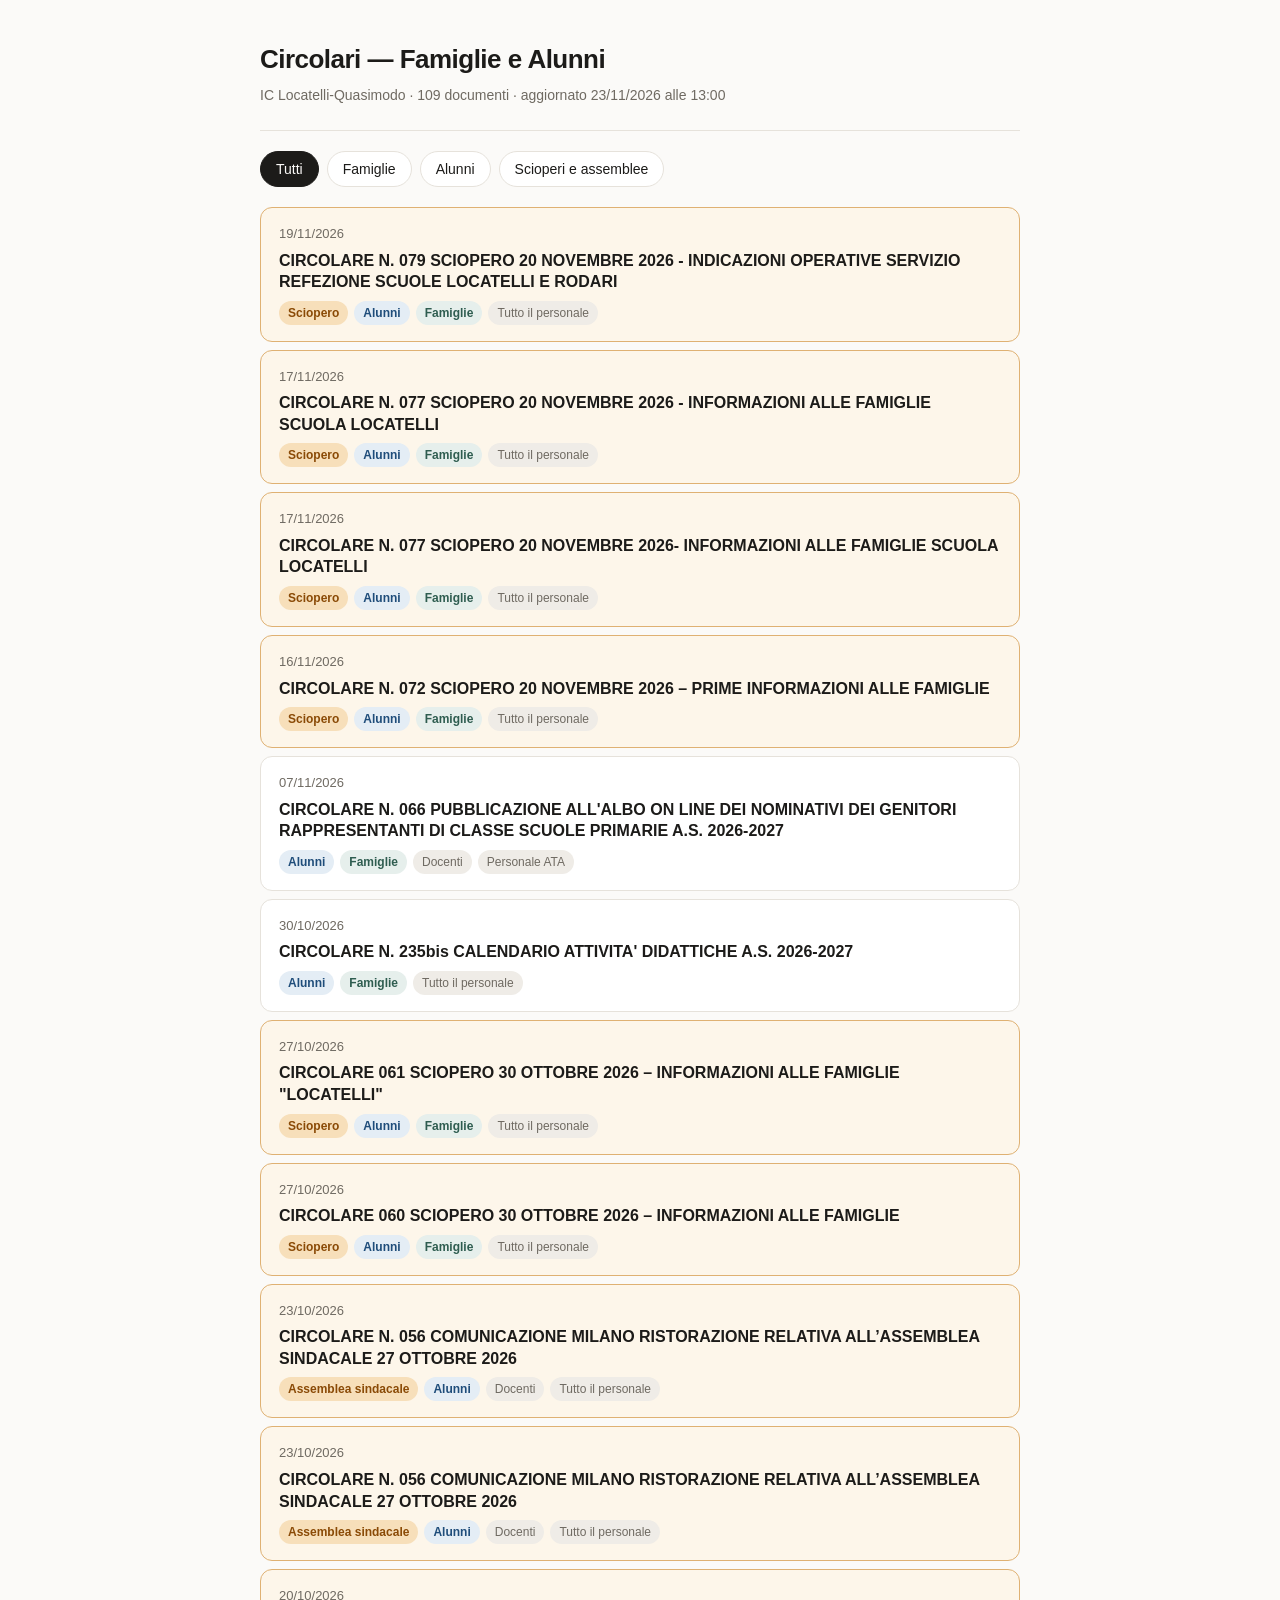
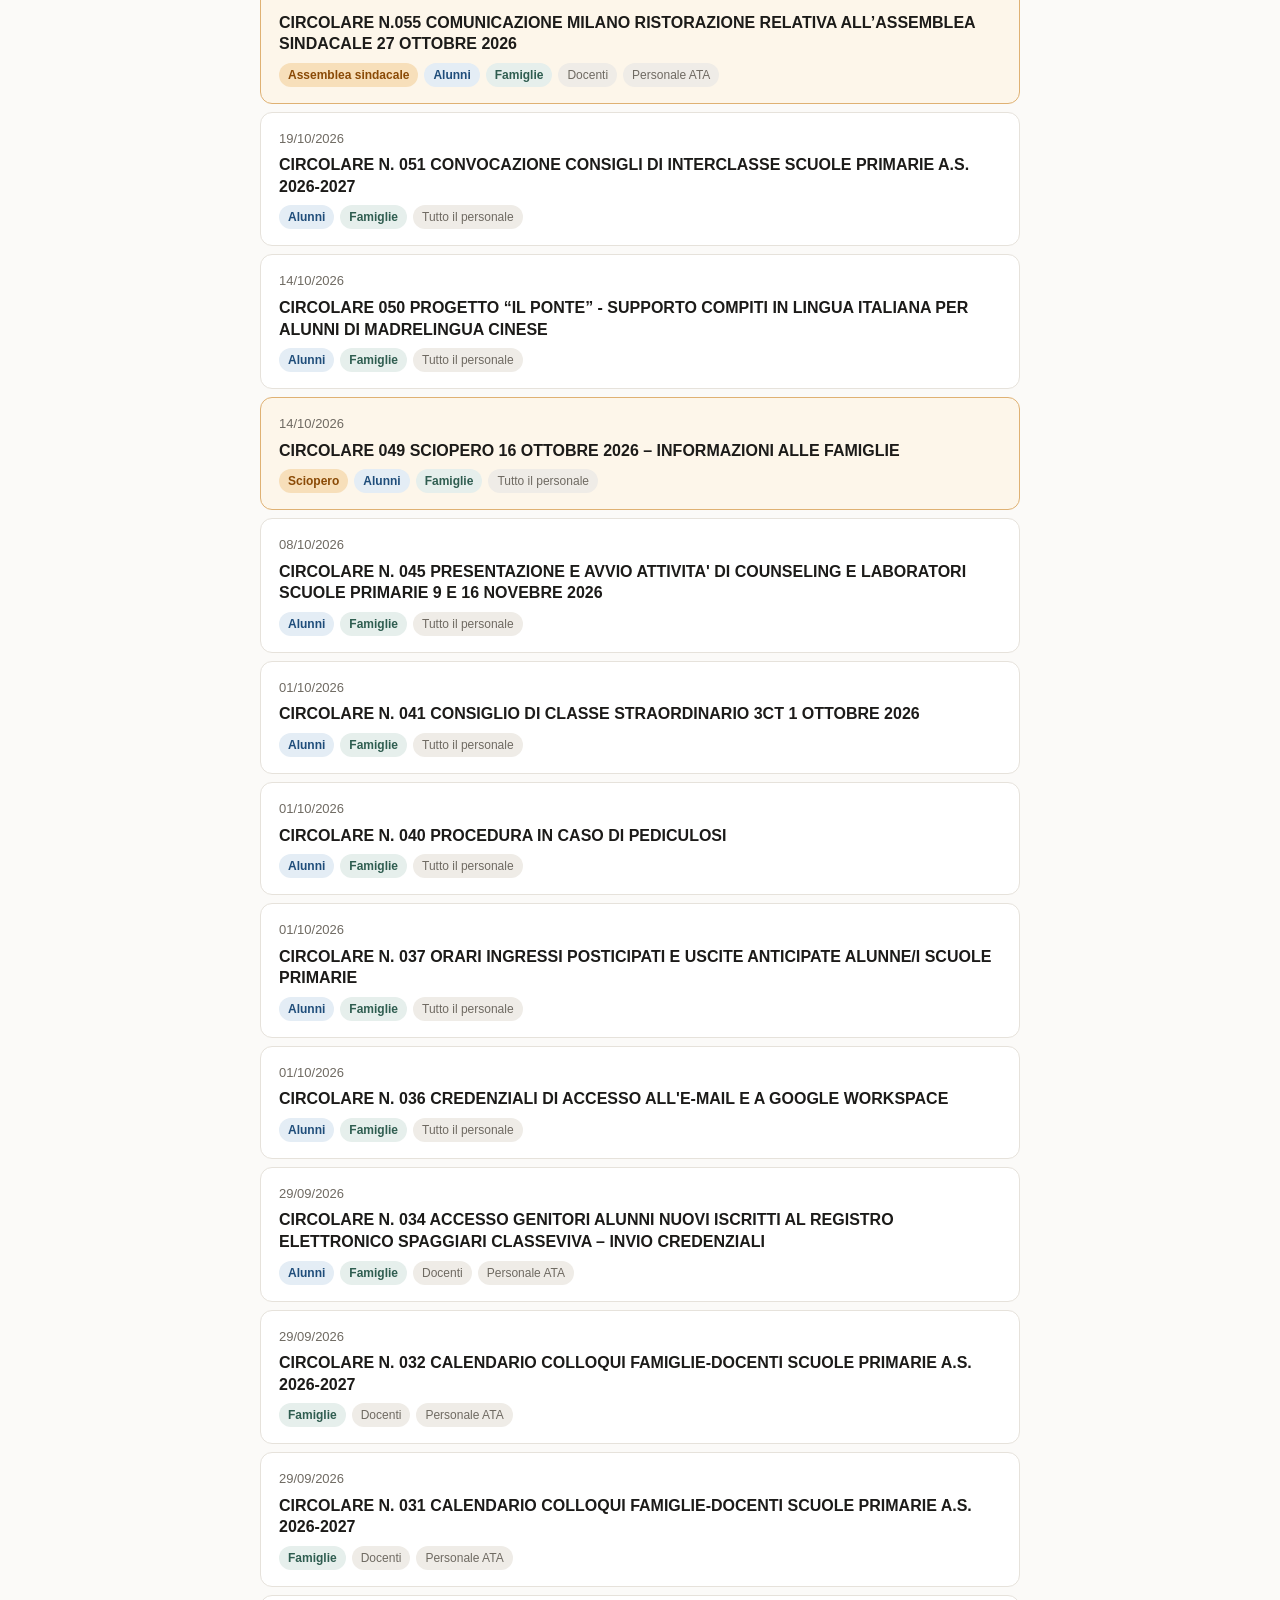
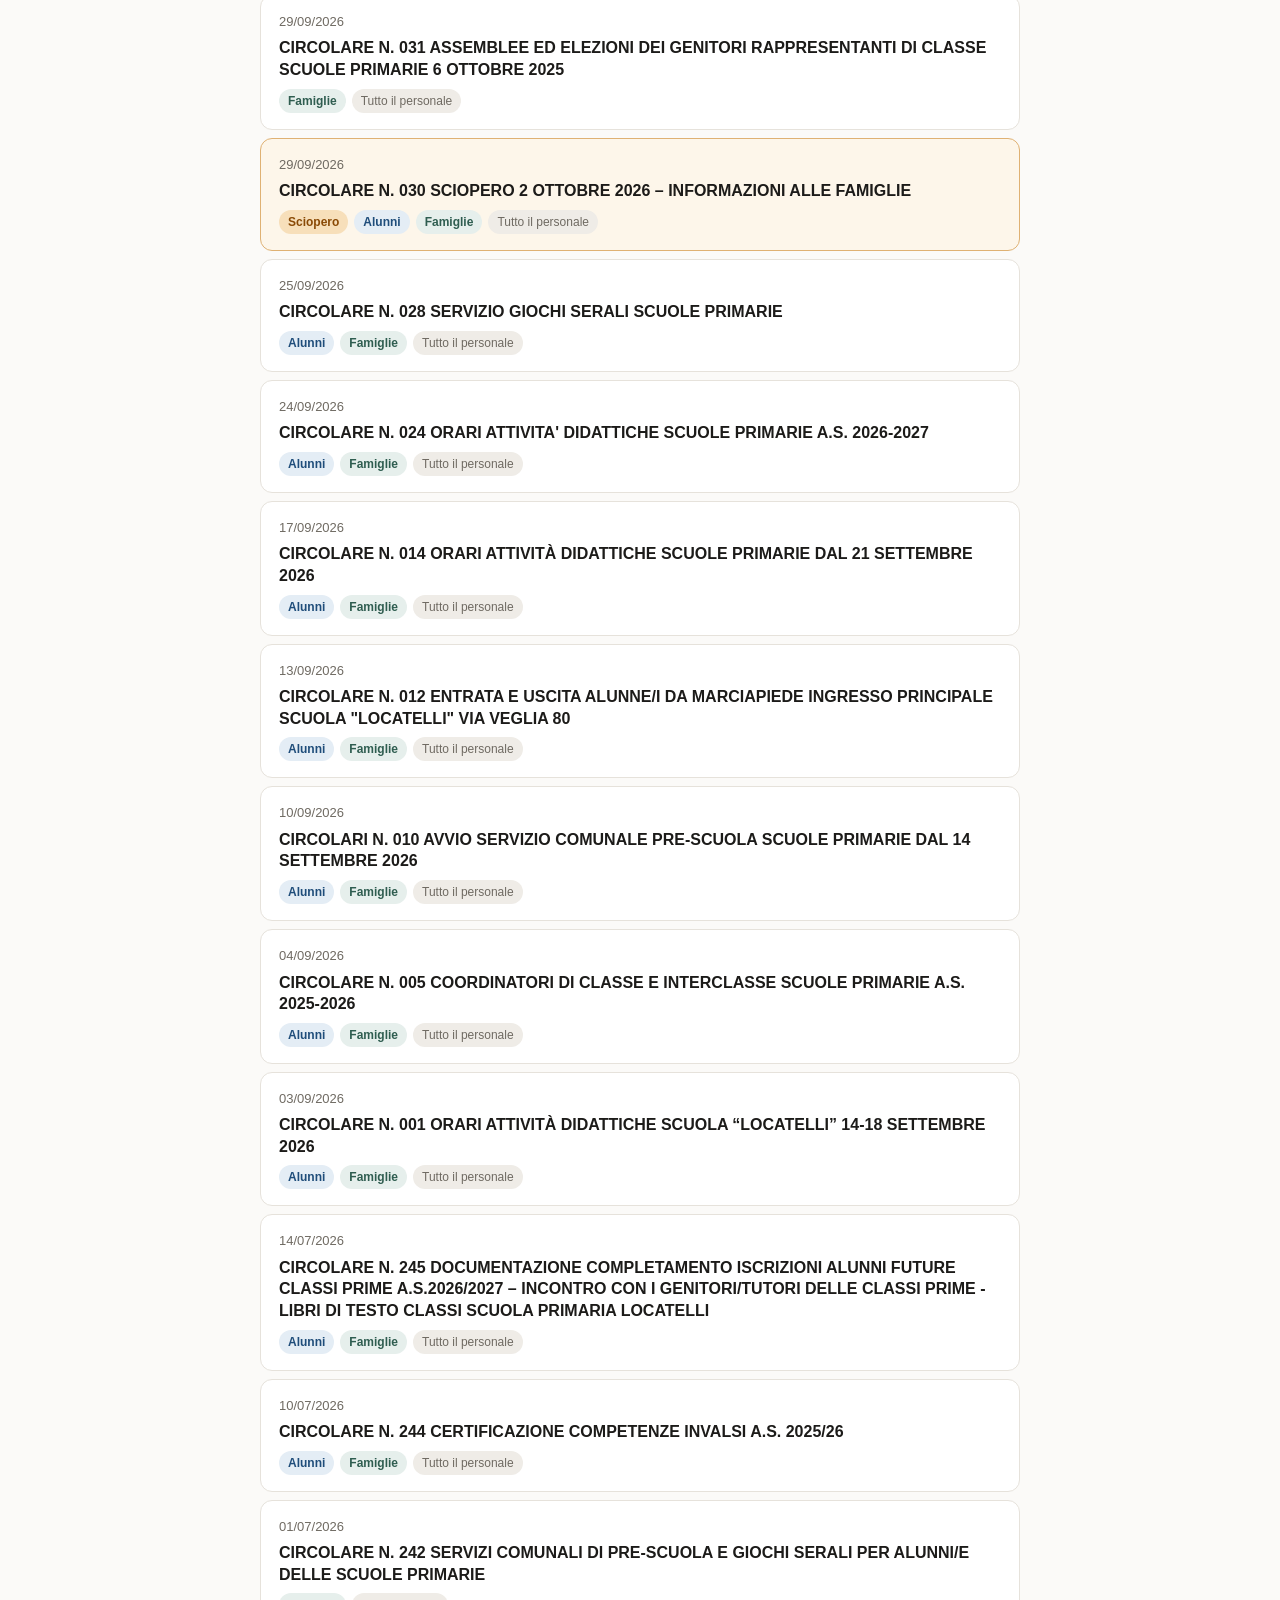
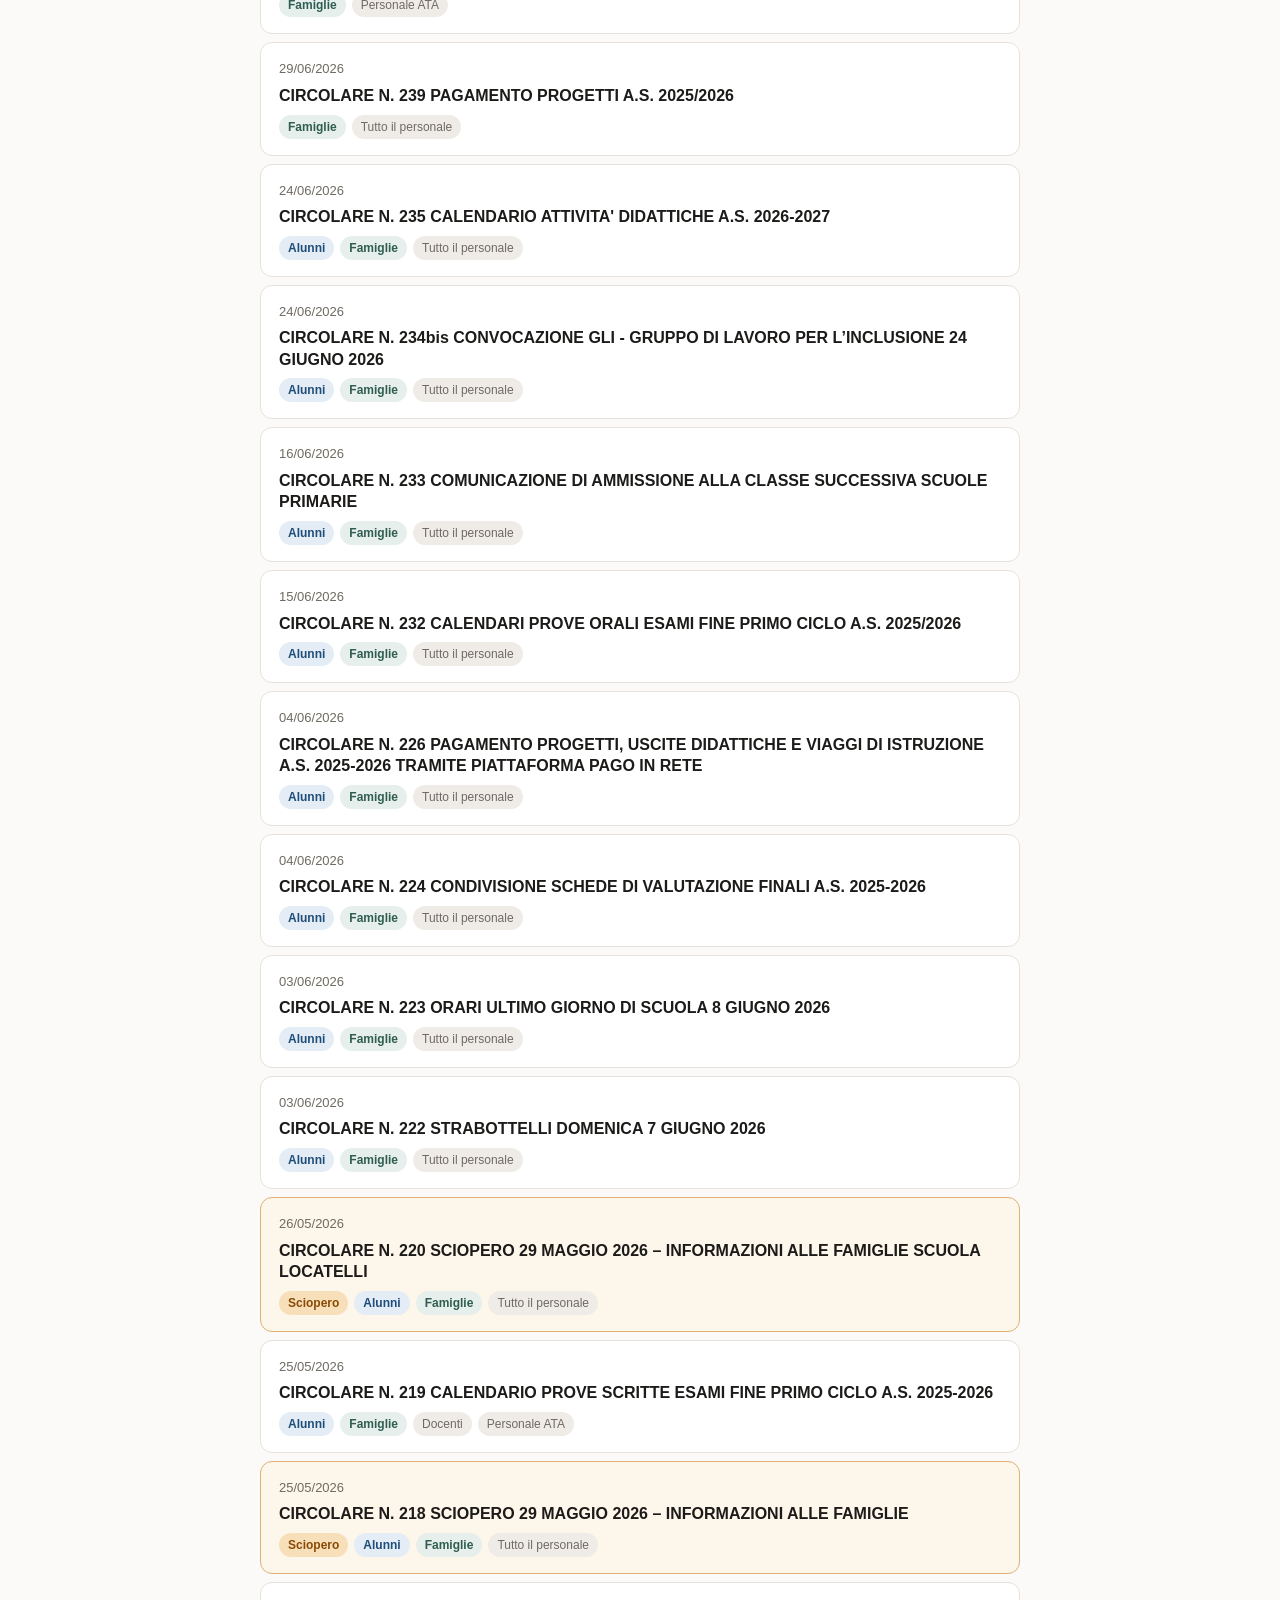
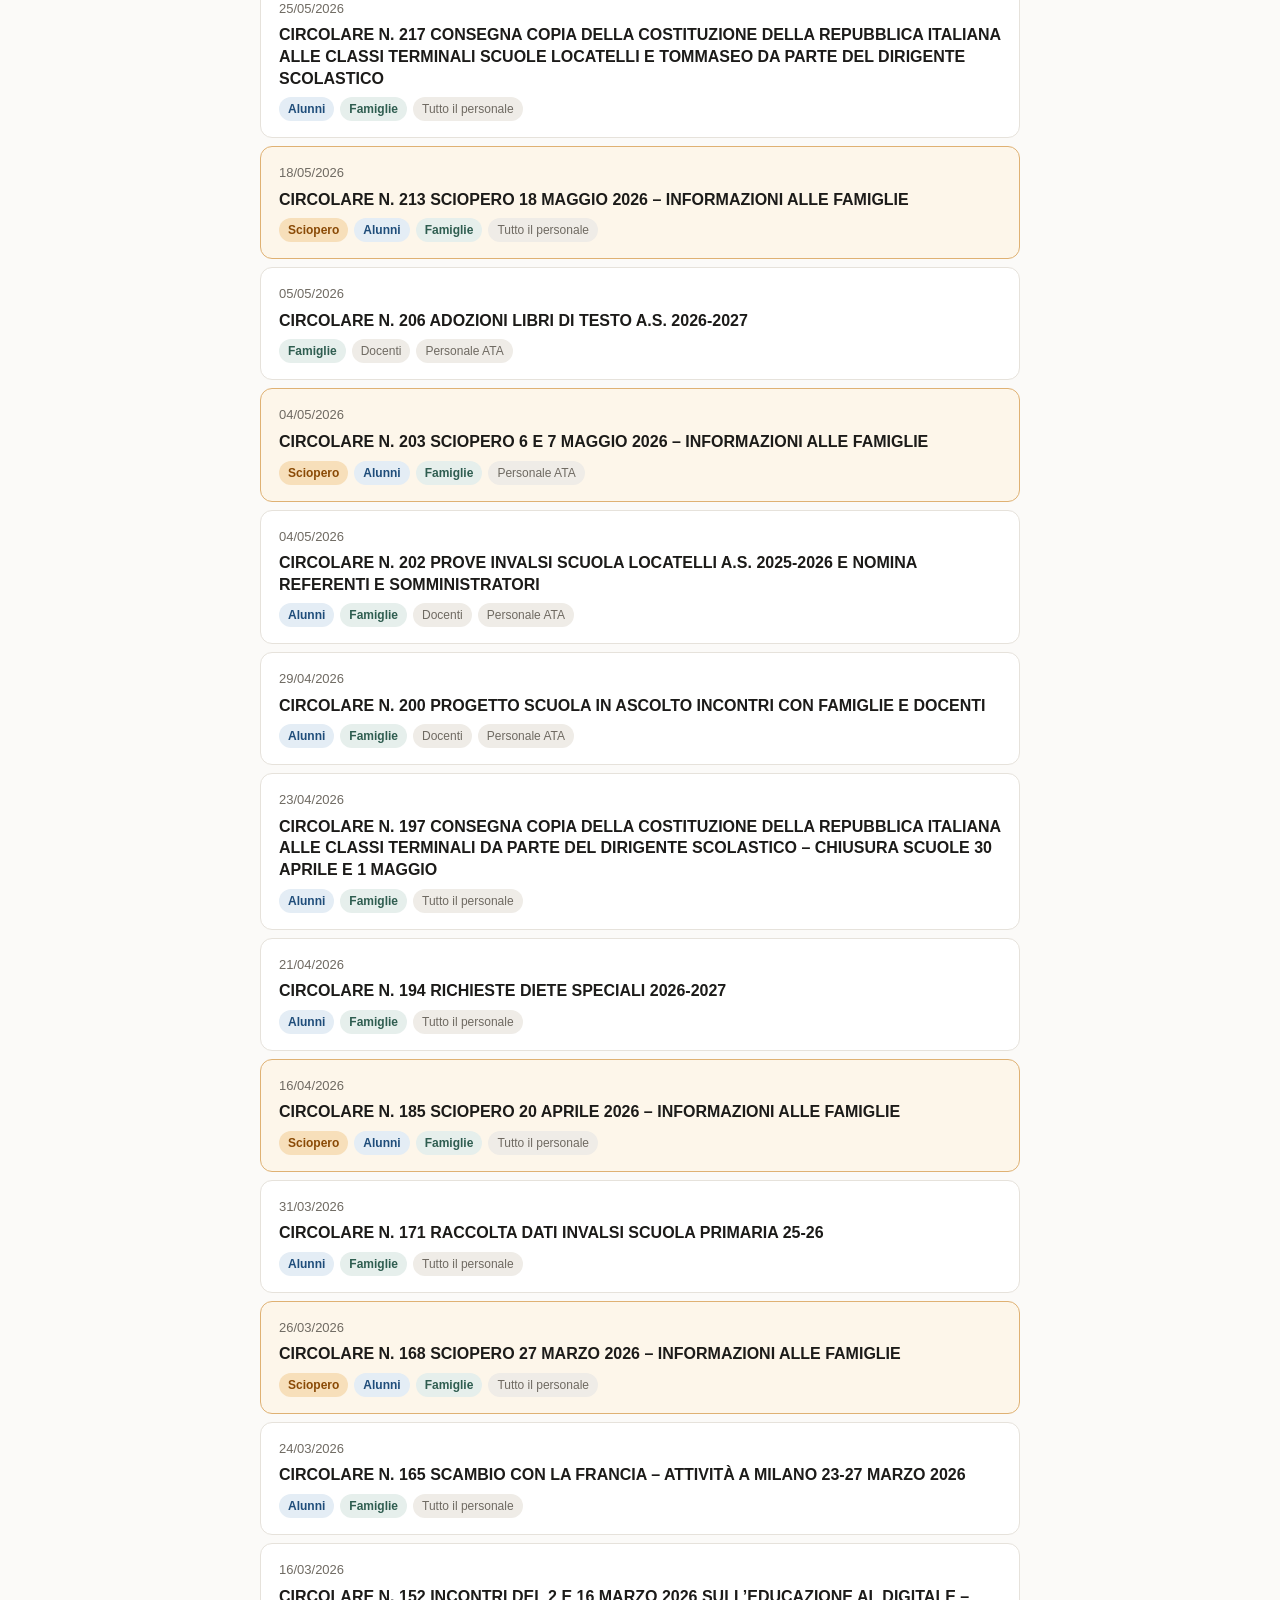
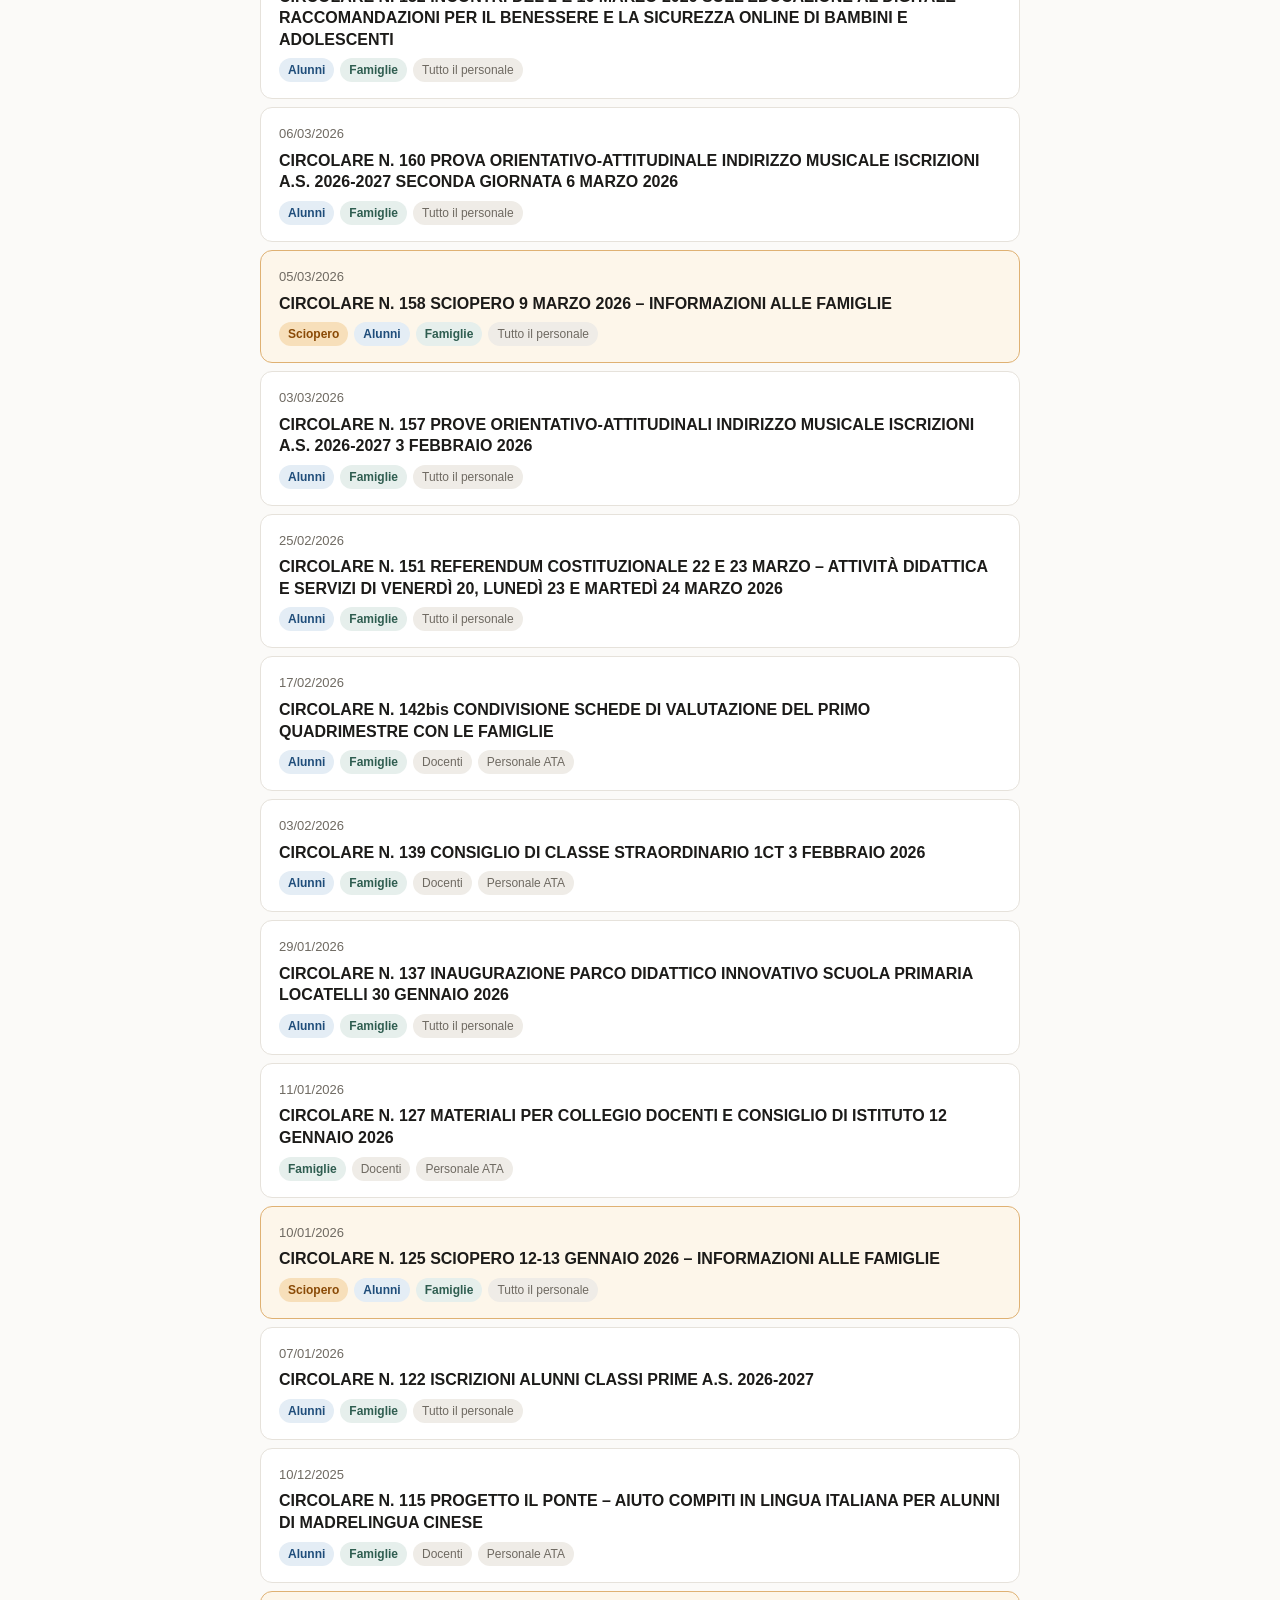
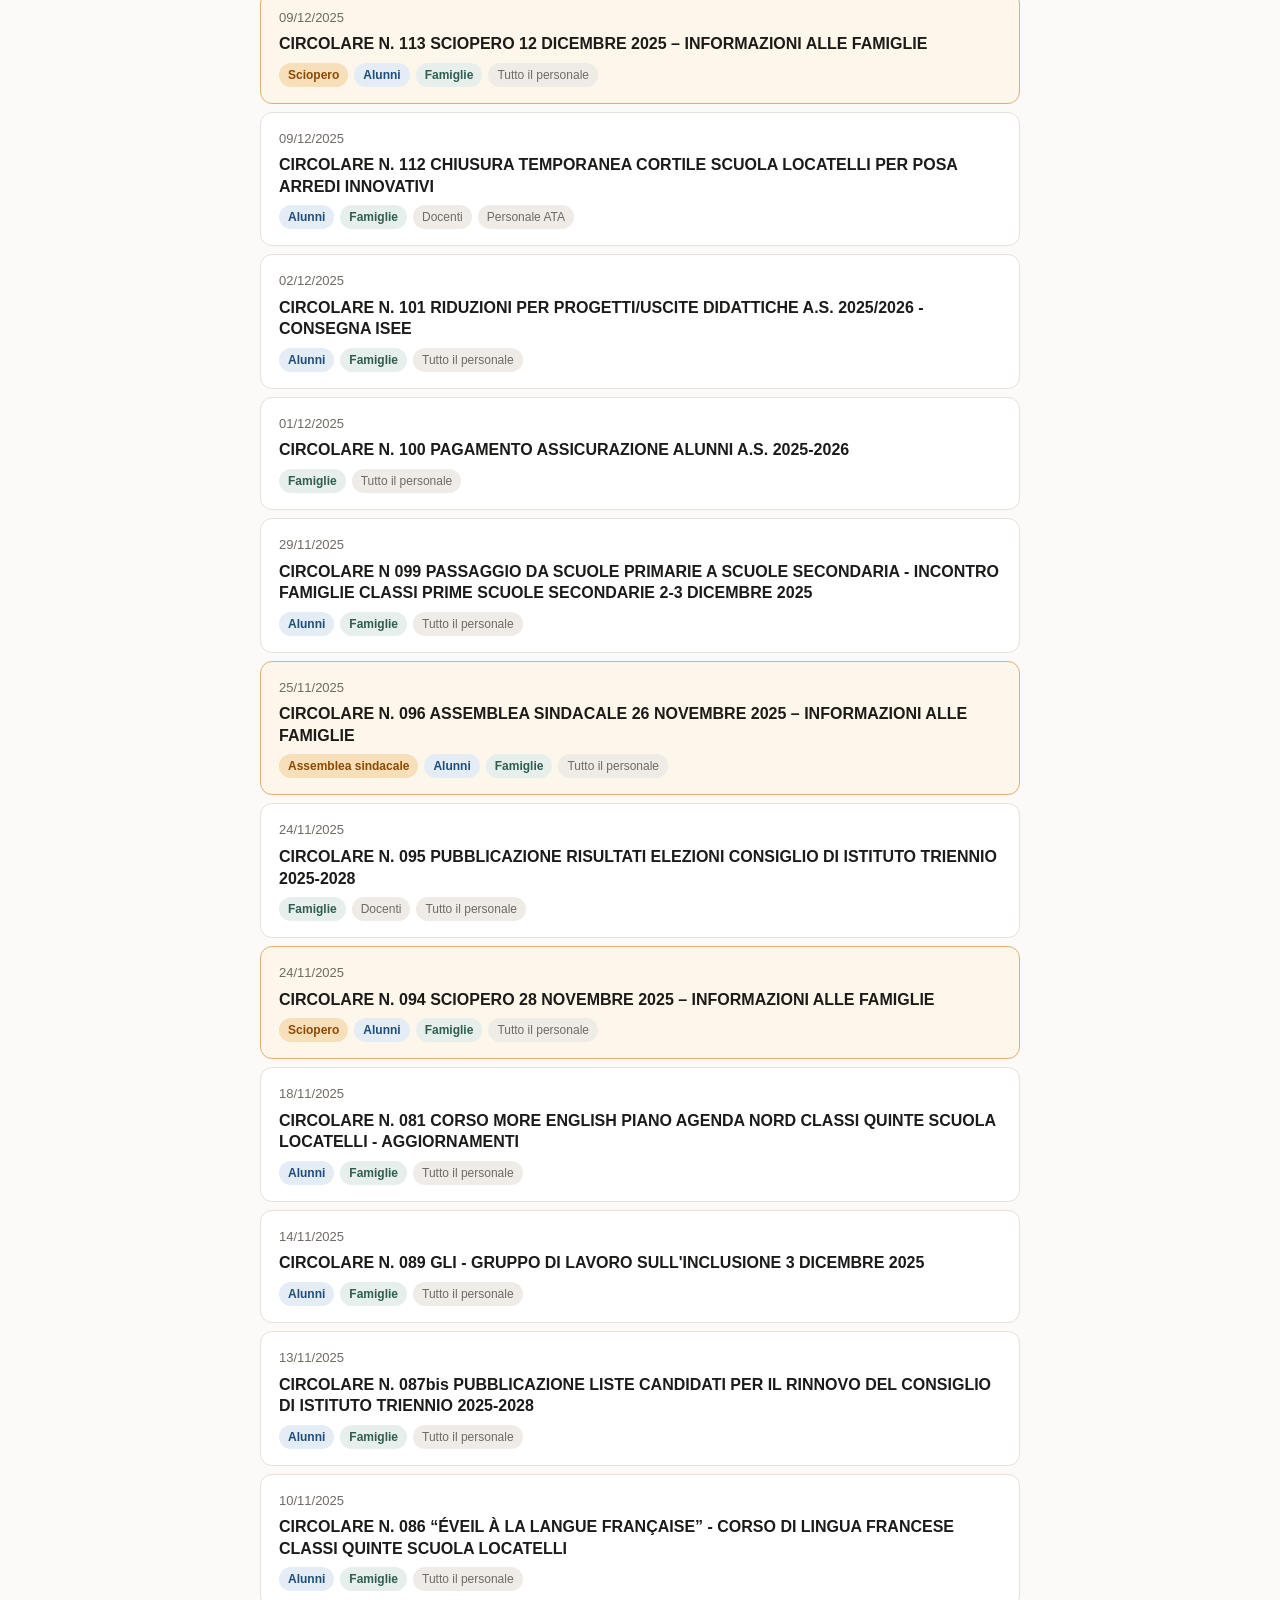
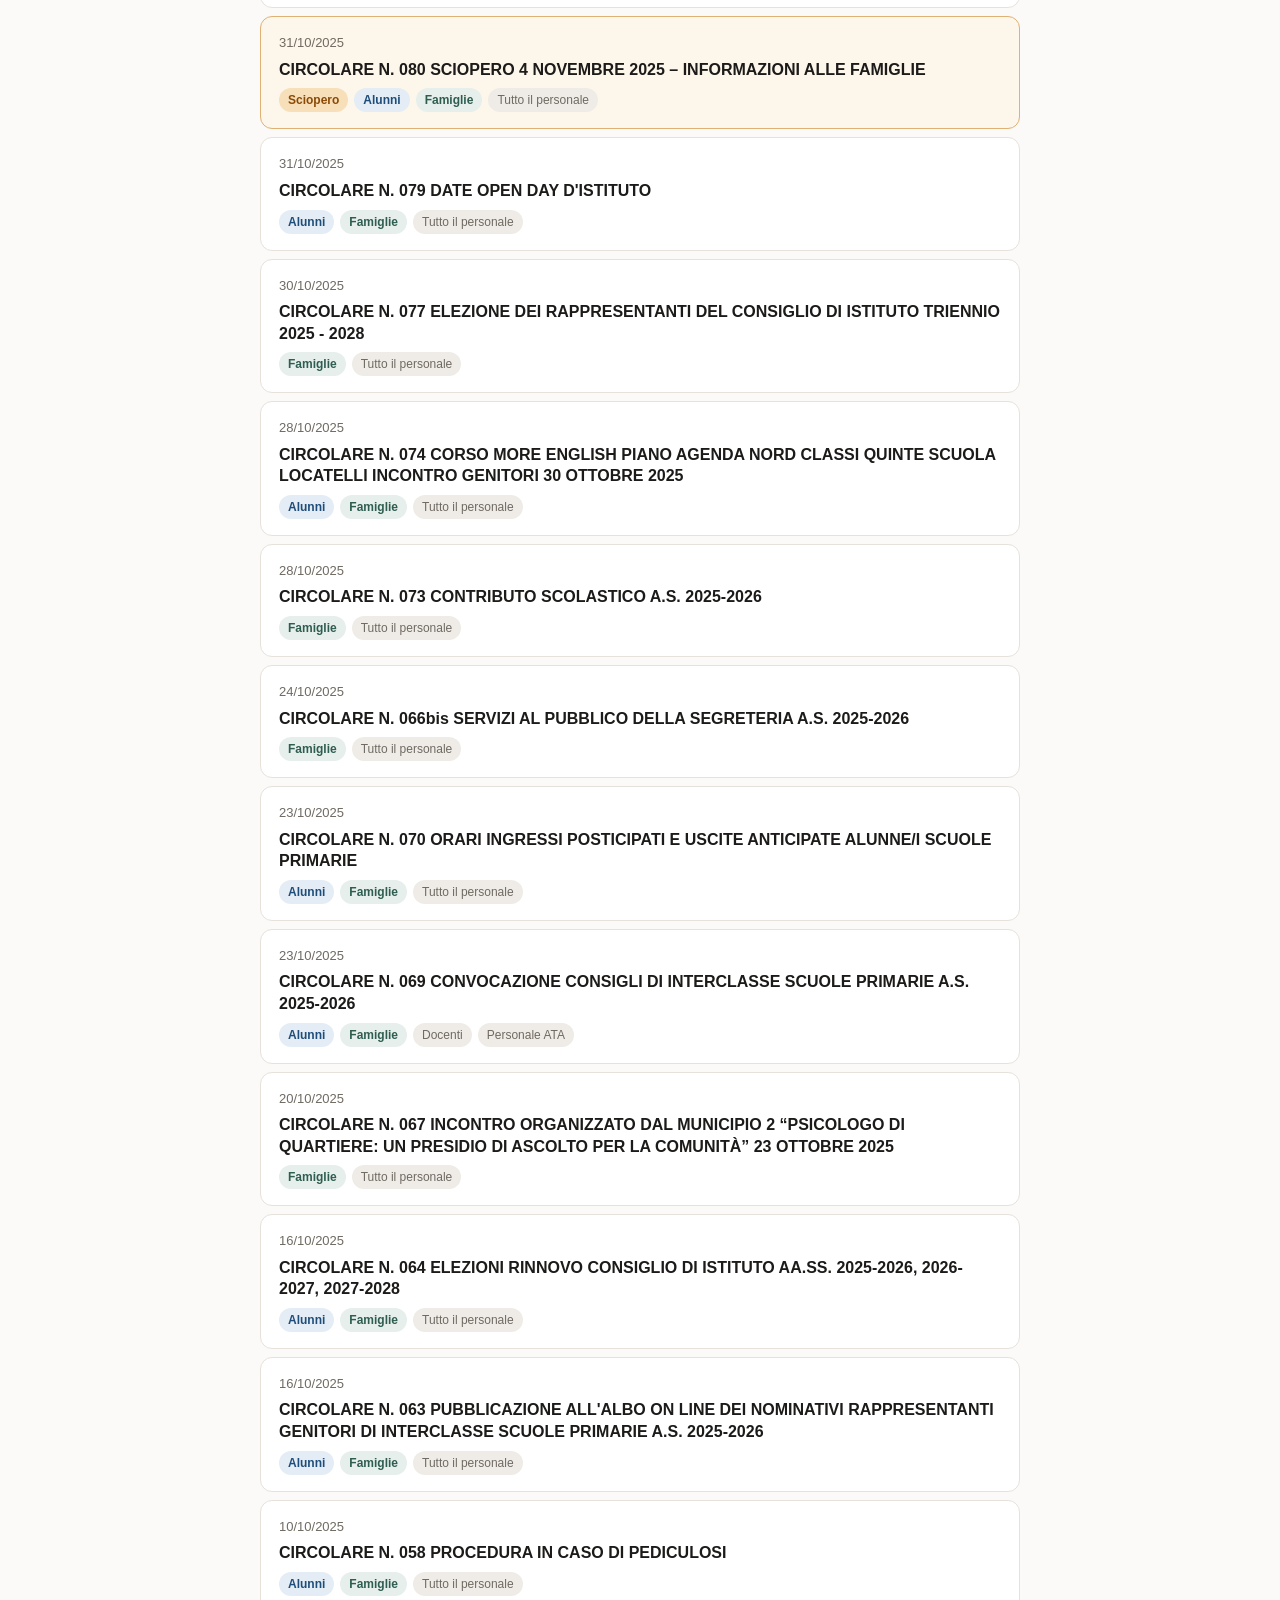
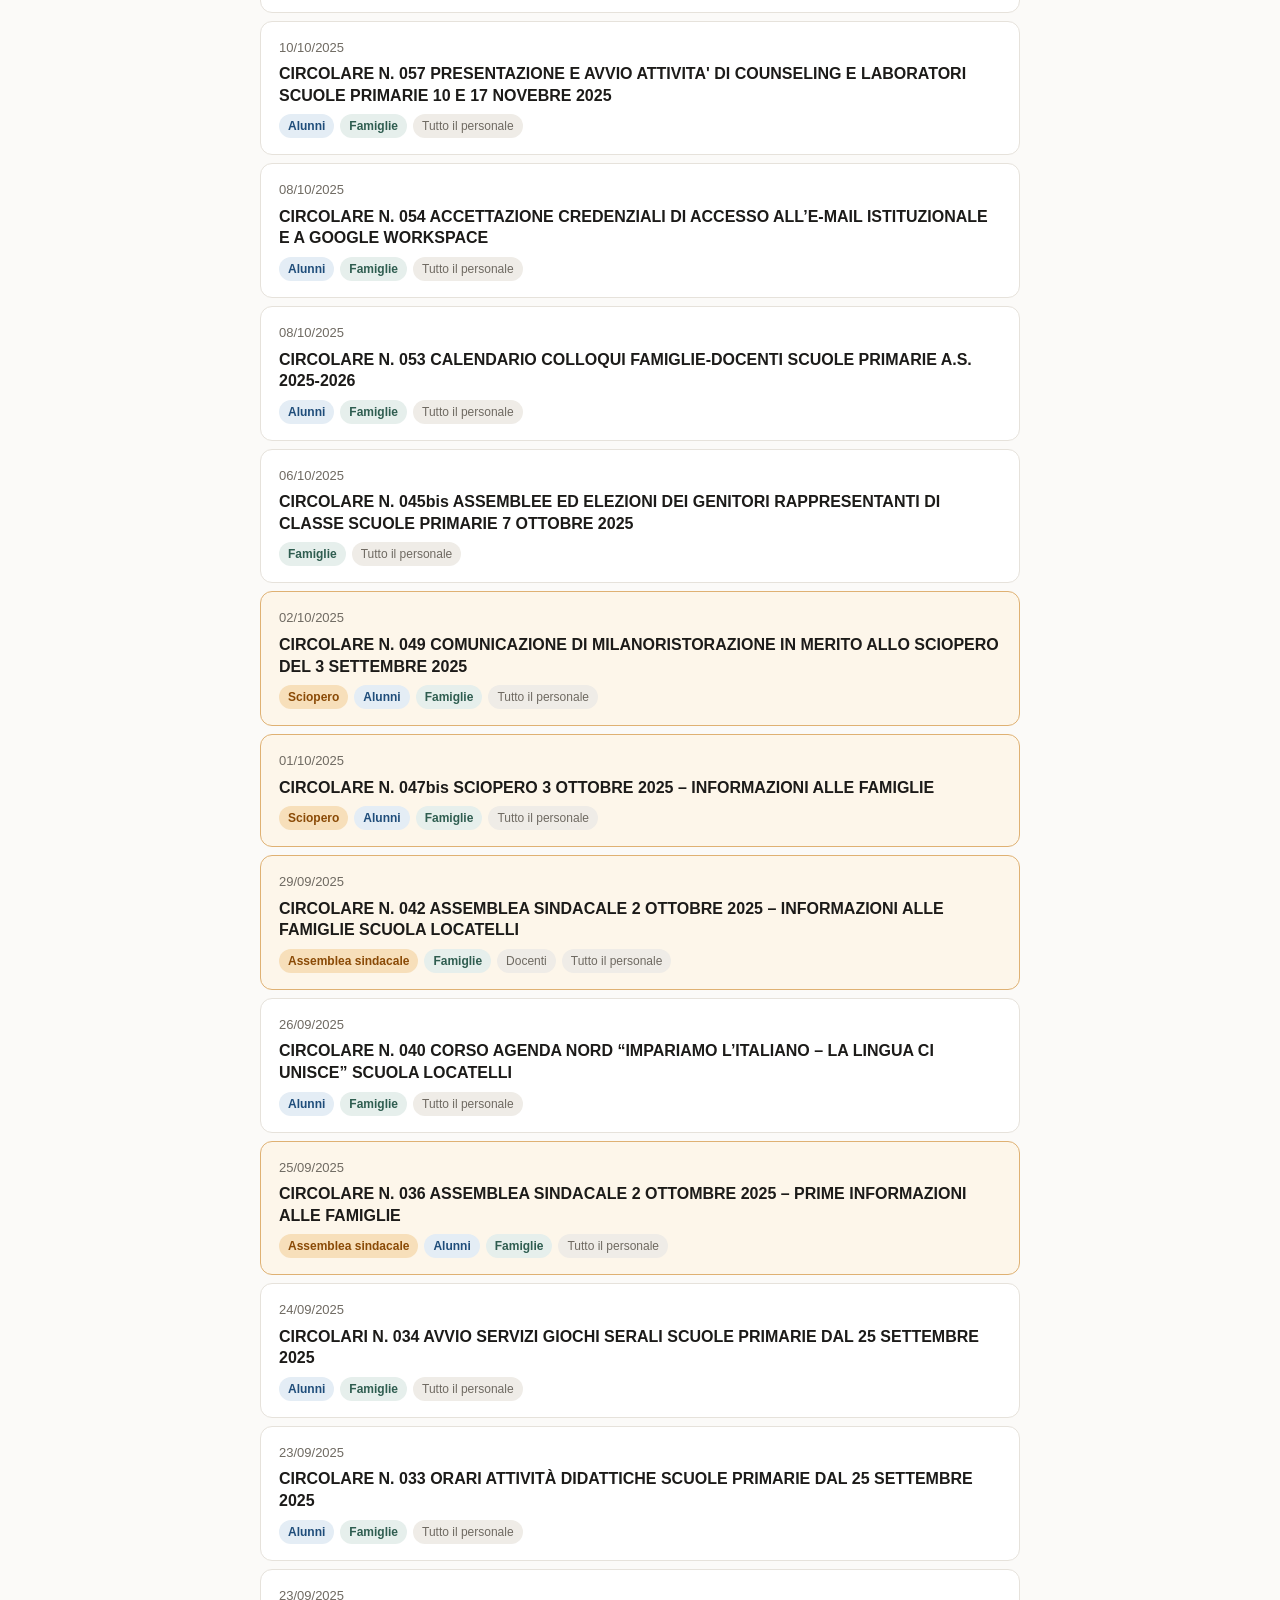
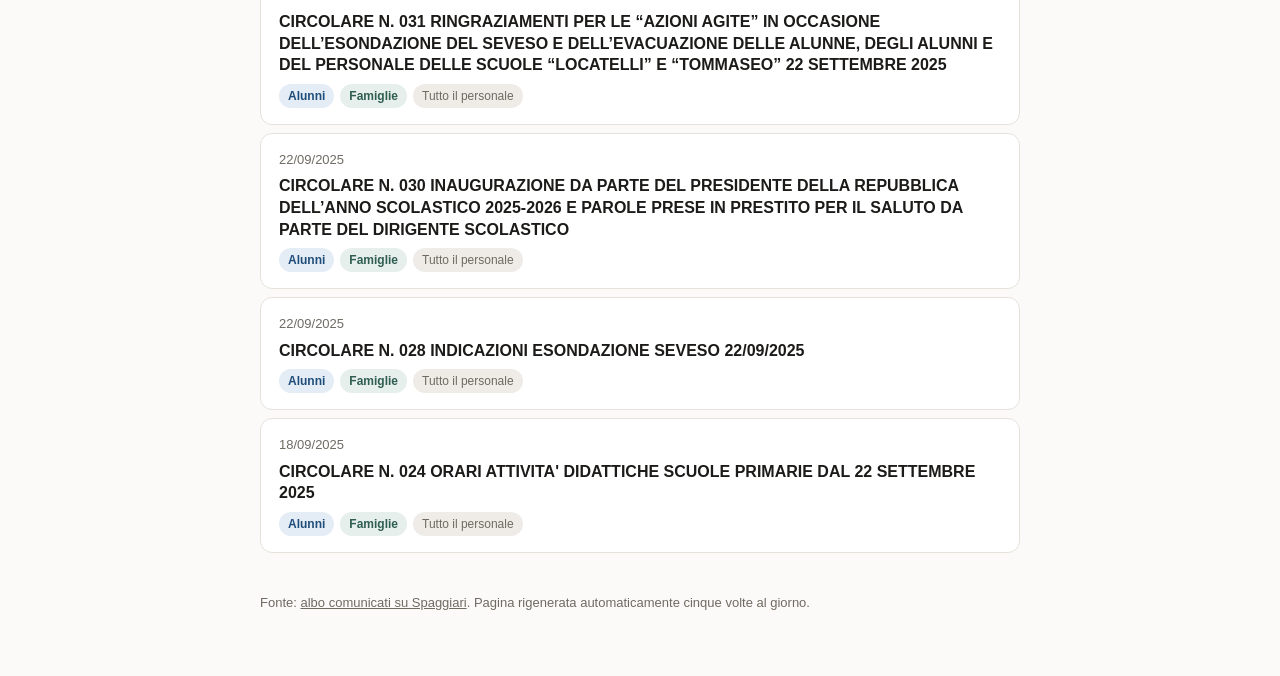
==== circolari/index.html @ da300fe8 "circolari: aggiornamento automatico" ====
<!DOCTYPE html>
<html lang="it">
<head>
<meta charset="utf-8">
<meta name="viewport" content="width=device-width, initial-scale=1">
<meta name="robots" content="noindex, nofollow">
<title>Circolari — Famiglie e Alunni</title>
<style>
  :root {
    --bg: #fbfaf8;
    --surface: #ffffff;
    --border: #e6e2db;
    --text: #1c1b19;
    --muted: #6f6a62;
    --accent: #9a2a1f;
    --famiglie: #2f5d50;
    --famiglie-bg: #e6efec;
    --alunni: #1f4d7a;
    --alunni-bg: #e4edf5;
    --altro: #6f6a62;
    --altro-bg: #efece7;
    --avviso: #8a4a06;
    --avviso-bg: #f7dfba;
    --avviso-card: #fdf6ea;
    --avviso-bordo: #dfb173;
  }
  @media (prefers-color-scheme: dark) {
    :root:not([data-theme="light"]) {
      --bg: #151413;
      --surface: #1e1d1b;
      --border: #333029;
      --text: #f2efea;
      --muted: #a09a90;
      --accent: #e0705f;
      --famiglie: #8fc9b6;
      --famiglie-bg: #21332d;
      --alunni: #93bde0;
      --alunni-bg: #1e2d3b;
      --altro: #a09a90;
      --altro-bg: #2a2723;
      --avviso: #f0c07a;
      --avviso-bg: #4a3a20;
      --avviso-card: #2a2318;
      --avviso-bordo: #6b5121;
    }
  }
  * { box-sizing: border-box; }
  body {
    margin: 0;
    padding: 0 16px 64px;
    background: var(--bg);
    color: var(--text);
    font: 16px/1.5 -apple-system, BlinkMacSystemFont, "Segoe UI", Roboto, sans-serif;
    -webkit-font-smoothing: antialiased;
  }
  .wrap { max-width: 760px; margin: 0 auto; }
  header { padding: 40px 0 24px; border-bottom: 1px solid var(--border); }
  h1 { margin: 0 0 6px; font-size: 26px; letter-spacing: -0.02em; }
  .sub { margin: 0; color: var(--muted); font-size: 14px; }
  .filtri { display: flex; gap: 8px; flex-wrap: wrap; padding: 20px 0 4px; }
  .filtro {
    border: 1px solid var(--border); background: var(--surface); color: var(--text);
    border-radius: 999px; padding: 7px 15px; font-size: 14px; cursor: pointer;
    font-family: inherit; min-height: 36px;
  }
  .filtro[aria-pressed="true"] { background: var(--text); color: var(--bg); border-color: var(--text); }
  .filtro:focus-visible { outline: 2px solid var(--accent); outline-offset: 2px; }
  ul { list-style: none; margin: 16px 0 0; padding: 0; }
  .doc + .doc { margin-top: 8px; }
  .doc-link {
    display: grid; gap: 6px; padding: 16px 18px;
    background: var(--surface); border: 1px solid var(--border); border-radius: 12px;
    text-decoration: none; color: inherit;
  }
  .doc-link:hover { border-color: var(--accent); }
  .doc-link:focus-visible { outline: 2px solid var(--accent); outline-offset: 2px; }
  time { font-size: 13px; color: var(--muted); font-variant-numeric: tabular-nums; }
  .doc-title { font-weight: 600; line-height: 1.35; }
  .tags { display: flex; gap: 6px; flex-wrap: wrap; margin-top: 2px; }
  .tag { font-size: 12px; padding: 3px 9px; border-radius: 999px; font-weight: 600; }
  .tag-famiglie { color: var(--famiglie); background: var(--famiglie-bg); }
  .tag-alunni { color: var(--alunni); background: var(--alunni-bg); }
  .tag-altro { color: var(--altro); background: var(--altro-bg); font-weight: 500; }
  .tag-avviso { color: var(--avviso); background: var(--avviso-bg); }
  .doc.avviso .doc-link { border-color: var(--avviso-bordo); background: var(--avviso-card); }
  .vuoto { color: var(--muted); padding: 32px 0; text-align: center; }
  footer { margin-top: 40px; color: var(--muted); font-size: 13px; }
  footer a { color: inherit; }
</style>
</head>
<body>
<div class="wrap">
  <header>
    <h1>Circolari — Famiglie e Alunni</h1>
    <p class="sub">IC Locatelli-Quasimodo · 109 documenti · aggiornato 23/11/2026 alle 13:00</p>
  </header>

  <div class="filtri" role="group" aria-label="Filtra per categoria">
    <button class="filtro" data-f="tutti" aria-pressed="true">Tutti</button>
    <button class="filtro" data-f="Famiglie" aria-pressed="false">Famiglie</button>
    <button class="filtro" data-f="Alunni" aria-pressed="false">Alunni</button>
    <button class="filtro" data-f="avvisi" aria-pressed="false">Scioperi e assemblee</button>
  </div>

  <ul id="elenco">
      <li class="doc avviso" data-cats="Alunni Famiglie" data-avviso="1">
        <a class="doc-link" href="https://web.spaggiari.eu/sdg2/Documenti/MIME0093/4o2a7m62qt" target="_blank" rel="noopener">
          <time datetime="19/11/2026">19/11/2026</time>
          <span class="doc-title">CIRCOLARE N. 079 SCIOPERO 20 NOVEMBRE 2026 - INDICAZIONI OPERATIVE SERVIZIO REFEZIONE SCUOLE LOCATELLI E RODARI</span>
          <span class="tags"><span class="tag tag-avviso">Sciopero</span><span class="tag tag-alunni">Alunni</span><span class="tag tag-famiglie">Famiglie</span><span class="tag tag-altro">Tutto il personale</span></span>
        </a>
      </li>
      <li class="doc avviso" data-cats="Alunni Famiglie" data-avviso="1">
        <a class="doc-link" href="https://web.spaggiari.eu/sdg2/Documenti/MIME0093/o3cre4l5a5" target="_blank" rel="noopener">
          <time datetime="17/11/2026">17/11/2026</time>
          <span class="doc-title">CIRCOLARE N. 077 SCIOPERO 20 NOVEMBRE 2026 - INFORMAZIONI ALLE FAMIGLIE SCUOLA LOCATELLI</span>
          <span class="tags"><span class="tag tag-avviso">Sciopero</span><span class="tag tag-alunni">Alunni</span><span class="tag tag-famiglie">Famiglie</span><span class="tag tag-altro">Tutto il personale</span></span>
        </a>
      </li>
      <li class="doc avviso" data-cats="Alunni Famiglie" data-avviso="1">
        <a class="doc-link" href="https://web.spaggiari.eu/sdg2/Documenti/MIME0093/o3cre4l5a5" target="_blank" rel="noopener">
          <time datetime="17/11/2026">17/11/2026</time>
          <span class="doc-title">CIRCOLARE N. 077 SCIOPERO 20 NOVEMBRE 2026- INFORMAZIONI ALLE FAMIGLIE SCUOLA LOCATELLI</span>
          <span class="tags"><span class="tag tag-avviso">Sciopero</span><span class="tag tag-alunni">Alunni</span><span class="tag tag-famiglie">Famiglie</span><span class="tag tag-altro">Tutto il personale</span></span>
        </a>
      </li>
      <li class="doc avviso" data-cats="Alunni Famiglie" data-avviso="1">
        <a class="doc-link" href="https://web.spaggiari.eu/sdg2/Documenti/MIME0093/spjb5b0s43" target="_blank" rel="noopener">
          <time datetime="16/11/2026">16/11/2026</time>
          <span class="doc-title">CIRCOLARE N. 072 SCIOPERO 20 NOVEMBRE 2026 – PRIME INFORMAZIONI ALLE FAMIGLIE</span>
          <span class="tags"><span class="tag tag-avviso">Sciopero</span><span class="tag tag-alunni">Alunni</span><span class="tag tag-famiglie">Famiglie</span><span class="tag tag-altro">Tutto il personale</span></span>
        </a>
      </li>
      <li class="doc" data-cats="Alunni Famiglie" data-avviso="">
        <a class="doc-link" href="https://web.spaggiari.eu/sdg2/Documenti/MIME0093/fl0ko9hf28" target="_blank" rel="noopener">
          <time datetime="07/11/2026">07/11/2026</time>
          <span class="doc-title">CIRCOLARE N. 066 PUBBLICAZIONE ALL&#x27;ALBO ON LINE DEI NOMINATIVI DEI GENITORI RAPPRESENTANTI DI CLASSE SCUOLE PRIMARIE A.S. 2026-2027</span>
          <span class="tags"><span class="tag tag-alunni">Alunni</span><span class="tag tag-famiglie">Famiglie</span><span class="tag tag-altro">Docenti</span><span class="tag tag-altro">Personale ATA</span></span>
        </a>
      </li>
      <li class="doc" data-cats="Alunni Famiglie" data-avviso="">
        <a class="doc-link" href="https://web.spaggiari.eu/sdg2/Documenti/MIME0093/jjp1c605e6" target="_blank" rel="noopener">
          <time datetime="30/10/2026">30/10/2026</time>
          <span class="doc-title">CIRCOLARE N. 235bis CALENDARIO ATTIVITA&#x27; DIDATTICHE A.S. 2026-2027</span>
          <span class="tags"><span class="tag tag-alunni">Alunni</span><span class="tag tag-famiglie">Famiglie</span><span class="tag tag-altro">Tutto il personale</span></span>
        </a>
      </li>
      <li class="doc avviso" data-cats="Alunni Famiglie" data-avviso="1">
        <a class="doc-link" href="https://web.spaggiari.eu/sdg2/Documenti/MIME0093/tin3brir8p" target="_blank" rel="noopener">
          <time datetime="27/10/2026">27/10/2026</time>
          <span class="doc-title">CIRCOLARE 061 SCIOPERO 30 OTTOBRE 2026 – INFORMAZIONI ALLE FAMIGLIE &quot;LOCATELLI&quot;</span>
          <span class="tags"><span class="tag tag-avviso">Sciopero</span><span class="tag tag-alunni">Alunni</span><span class="tag tag-famiglie">Famiglie</span><span class="tag tag-altro">Tutto il personale</span></span>
        </a>
      </li>
      <li class="doc avviso" data-cats="Alunni Famiglie" data-avviso="1">
        <a class="doc-link" href="https://web.spaggiari.eu/sdg2/Documenti/MIME0093/jktr3c0v54" target="_blank" rel="noopener">
          <time datetime="27/10/2026">27/10/2026</time>
          <span class="doc-title">CIRCOLARE 060 SCIOPERO 30 OTTOBRE 2026 – INFORMAZIONI ALLE FAMIGLIE</span>
          <span class="tags"><span class="tag tag-avviso">Sciopero</span><span class="tag tag-alunni">Alunni</span><span class="tag tag-famiglie">Famiglie</span><span class="tag tag-altro">Tutto il personale</span></span>
        </a>
      </li>
      <li class="doc avviso" data-cats="Alunni" data-avviso="1">
        <a class="doc-link" href="https://web.spaggiari.eu/sdg2/Documenti/MIME0093/agf2eqmvct" target="_blank" rel="noopener">
          <time datetime="23/10/2026">23/10/2026</time>
          <span class="doc-title">CIRCOLARE N. 056 COMUNICAZIONE MILANO RISTORAZIONE RELATIVA ALL’ASSEMBLEA SINDACALE 27 OTTOBRE 2026</span>
          <span class="tags"><span class="tag tag-avviso">Assemblea sindacale</span><span class="tag tag-alunni">Alunni</span><span class="tag tag-altro">Docenti</span><span class="tag tag-altro">Tutto il personale</span></span>
        </a>
      </li>
      <li class="doc avviso" data-cats="Alunni" data-avviso="1">
        <a class="doc-link" href="https://web.spaggiari.eu/sdg2/Documenti/MIME0093/agf2eqmvct" target="_blank" rel="noopener">
          <time datetime="23/10/2026">23/10/2026</time>
          <span class="doc-title">CIRCOLARE N. 056 COMUNICAZIONE MILANO RISTORAZIONE RELATIVA ALL’ASSEMBLEA SINDACALE 27 OTTOBRE 2026</span>
          <span class="tags"><span class="tag tag-avviso">Assemblea sindacale</span><span class="tag tag-alunni">Alunni</span><span class="tag tag-altro">Docenti</span><span class="tag tag-altro">Tutto il personale</span></span>
        </a>
      </li>
      <li class="doc avviso" data-cats="Alunni Famiglie" data-avviso="1">
        <a class="doc-link" href="https://web.spaggiari.eu/sdg2/Documenti/MIME0093/agf2eqmvct" target="_blank" rel="noopener">
          <time datetime="20/10/2026">20/10/2026</time>
          <span class="doc-title">CIRCOLARE N.055 COMUNICAZIONE MILANO RISTORAZIONE RELATIVA ALL’ASSEMBLEA SINDACALE 27 OTTOBRE 2026</span>
          <span class="tags"><span class="tag tag-avviso">Assemblea sindacale</span><span class="tag tag-alunni">Alunni</span><span class="tag tag-famiglie">Famiglie</span><span class="tag tag-altro">Docenti</span><span class="tag tag-altro">Personale ATA</span></span>
        </a>
      </li>
      <li class="doc" data-cats="Alunni Famiglie" data-avviso="">
        <a class="doc-link" href="https://web.spaggiari.eu/sdg2/Documenti/MIME0093/g2bo5b2rms" target="_blank" rel="noopener">
          <time datetime="19/10/2026">19/10/2026</time>
          <span class="doc-title">CIRCOLARE N. 051 CONVOCAZIONE CONSIGLI DI INTERCLASSE SCUOLE PRIMARIE A.S. 2026-2027</span>
          <span class="tags"><span class="tag tag-alunni">Alunni</span><span class="tag tag-famiglie">Famiglie</span><span class="tag tag-altro">Tutto il personale</span></span>
        </a>
      </li>
      <li class="doc" data-cats="Alunni Famiglie" data-avviso="">
        <a class="doc-link" href="https://web.spaggiari.eu/sdg2/Documenti/MIME0093/f70g9b5u2s" target="_blank" rel="noopener">
          <time datetime="14/10/2026">14/10/2026</time>
          <span class="doc-title">CIRCOLARE 050 PROGETTO “IL PONTE” - SUPPORTO COMPITI IN LINGUA ITALIANA PER ALUNNI DI MADRELINGUA CINESE</span>
          <span class="tags"><span class="tag tag-alunni">Alunni</span><span class="tag tag-famiglie">Famiglie</span><span class="tag tag-altro">Tutto il personale</span></span>
        </a>
      </li>
      <li class="doc avviso" data-cats="Alunni Famiglie" data-avviso="1">
        <a class="doc-link" href="https://web.spaggiari.eu/sdg2/Documenti/MIME0093/ff9n4tr1et" target="_blank" rel="noopener">
          <time datetime="14/10/2026">14/10/2026</time>
          <span class="doc-title">CIRCOLARE 049 SCIOPERO 16 OTTOBRE 2026 – INFORMAZIONI ALLE FAMIGLIE</span>
          <span class="tags"><span class="tag tag-avviso">Sciopero</span><span class="tag tag-alunni">Alunni</span><span class="tag tag-famiglie">Famiglie</span><span class="tag tag-altro">Tutto il personale</span></span>
        </a>
      </li>
      <li class="doc" data-cats="Alunni Famiglie" data-avviso="">
        <a class="doc-link" href="https://web.spaggiari.eu/sdg2/Documenti/MIME0093/rf2g1vlo0a" target="_blank" rel="noopener">
          <time datetime="08/10/2026">08/10/2026</time>
          <span class="doc-title">CIRCOLARE N. 045 PRESENTAZIONE E AVVIO ATTIVITA&#x27; DI COUNSELING E LABORATORI SCUOLE PRIMARIE 9 E 16 NOVEBRE 2026</span>
          <span class="tags"><span class="tag tag-alunni">Alunni</span><span class="tag tag-famiglie">Famiglie</span><span class="tag tag-altro">Tutto il personale</span></span>
        </a>
      </li>
      <li class="doc" data-cats="Alunni Famiglie" data-avviso="">
        <a class="doc-link" href="https://web.spaggiari.eu/sdg2/Documenti/MIME0093/gijj2emncg" target="_blank" rel="noopener">
          <time datetime="01/10/2026">01/10/2026</time>
          <span class="doc-title">CIRCOLARE N. 041 CONSIGLIO DI CLASSE STRAORDINARIO 3CT 1 OTTOBRE 2026</span>
          <span class="tags"><span class="tag tag-alunni">Alunni</span><span class="tag tag-famiglie">Famiglie</span><span class="tag tag-altro">Tutto il personale</span></span>
        </a>
      </li>
      <li class="doc" data-cats="Alunni Famiglie" data-avviso="">
        <a class="doc-link" href="https://web.spaggiari.eu/sdg2/Documenti/MIME0093/8nin31f6af" target="_blank" rel="noopener">
          <time datetime="01/10/2026">01/10/2026</time>
          <span class="doc-title">CIRCOLARE N. 040 PROCEDURA IN CASO DI PEDICULOSI</span>
          <span class="tags"><span class="tag tag-alunni">Alunni</span><span class="tag tag-famiglie">Famiglie</span><span class="tag tag-altro">Tutto il personale</span></span>
        </a>
      </li>
      <li class="doc" data-cats="Alunni Famiglie" data-avviso="">
        <a class="doc-link" href="https://web.spaggiari.eu/sdg2/Documenti/MIME0093/iq3kscavbj" target="_blank" rel="noopener">
          <time datetime="01/10/2026">01/10/2026</time>
          <span class="doc-title">CIRCOLARE N. 037 ORARI INGRESSI POSTICIPATI E USCITE ANTICIPATE ALUNNE/I SCUOLE PRIMARIE</span>
          <span class="tags"><span class="tag tag-alunni">Alunni</span><span class="tag tag-famiglie">Famiglie</span><span class="tag tag-altro">Tutto il personale</span></span>
        </a>
      </li>
      <li class="doc" data-cats="Alunni Famiglie" data-avviso="">
        <a class="doc-link" href="https://web.spaggiari.eu/sdg2/Documenti/MIME0093/2cntfqvm24" target="_blank" rel="noopener">
          <time datetime="01/10/2026">01/10/2026</time>
          <span class="doc-title">CIRCOLARE N. 036 CREDENZIALI DI ACCESSO ALL&#x27;E-MAIL E A GOOGLE WORKSPACE</span>
          <span class="tags"><span class="tag tag-alunni">Alunni</span><span class="tag tag-famiglie">Famiglie</span><span class="tag tag-altro">Tutto il personale</span></span>
        </a>
      </li>
      <li class="doc" data-cats="Alunni Famiglie" data-avviso="">
        <a class="doc-link" href="https://web.spaggiari.eu/sdg2/Documenti/MIME0093/t475nsa8k3" target="_blank" rel="noopener">
          <time datetime="29/09/2026">29/09/2026</time>
          <span class="doc-title">CIRCOLARE N. 034 ACCESSO GENITORI ALUNNI NUOVI ISCRITTI AL REGISTRO ELETTRONICO SPAGGIARI CLASSEVIVA – INVIO CREDENZIALI</span>
          <span class="tags"><span class="tag tag-alunni">Alunni</span><span class="tag tag-famiglie">Famiglie</span><span class="tag tag-altro">Docenti</span><span class="tag tag-altro">Personale ATA</span></span>
        </a>
      </li>
      <li class="doc" data-cats="Famiglie" data-avviso="">
        <a class="doc-link" href="https://web.spaggiari.eu/sdg2/Documenti/MIME0093/0aqd7f44qk" target="_blank" rel="noopener">
          <time datetime="29/09/2026">29/09/2026</time>
          <span class="doc-title">CIRCOLARE N. 032 CALENDARIO COLLOQUI FAMIGLIE-DOCENTI SCUOLE PRIMARIE A.S. 2026-2027</span>
          <span class="tags"><span class="tag tag-famiglie">Famiglie</span><span class="tag tag-altro">Docenti</span><span class="tag tag-altro">Personale ATA</span></span>
        </a>
      </li>
      <li class="doc" data-cats="Famiglie" data-avviso="">
        <a class="doc-link" href="https://web.spaggiari.eu/sdg2/Documenti/MIME0093/208287167" target="_blank" rel="noopener">
          <time datetime="29/09/2026">29/09/2026</time>
          <span class="doc-title">CIRCOLARE N. 031 CALENDARIO COLLOQUI FAMIGLIE-DOCENTI SCUOLE PRIMARIE A.S. 2026-2027</span>
          <span class="tags"><span class="tag tag-famiglie">Famiglie</span><span class="tag tag-altro">Docenti</span><span class="tag tag-altro">Personale ATA</span></span>
        </a>
      </li>
      <li class="doc" data-cats="Famiglie" data-avviso="">
        <a class="doc-link" href="https://web.spaggiari.eu/sdg2/Documenti/MIME0093/n4ksb20173" target="_blank" rel="noopener">
          <time datetime="29/09/2026">29/09/2026</time>
          <span class="doc-title">CIRCOLARE N. 031 ASSEMBLEE ED ELEZIONI DEI GENITORI RAPPRESENTANTI DI CLASSE SCUOLE PRIMARIE 6 OTTOBRE 2025</span>
          <span class="tags"><span class="tag tag-famiglie">Famiglie</span><span class="tag tag-altro">Tutto il personale</span></span>
        </a>
      </li>
      <li class="doc avviso" data-cats="Alunni Famiglie" data-avviso="1">
        <a class="doc-link" href="https://web.spaggiari.eu/sdg2/Documenti/MIME0093/r1eaa1m6en" target="_blank" rel="noopener">
          <time datetime="29/09/2026">29/09/2026</time>
          <span class="doc-title">CIRCOLARE N. 030 SCIOPERO 2 OTTOBRE 2026 – INFORMAZIONI ALLE FAMIGLIE</span>
          <span class="tags"><span class="tag tag-avviso">Sciopero</span><span class="tag tag-alunni">Alunni</span><span class="tag tag-famiglie">Famiglie</span><span class="tag tag-altro">Tutto il personale</span></span>
        </a>
      </li>
      <li class="doc" data-cats="Alunni Famiglie" data-avviso="">
        <a class="doc-link" href="https://web.spaggiari.eu/sdg2/Documenti/MIME0093/03u97rt5gf" target="_blank" rel="noopener">
          <time datetime="25/09/2026">25/09/2026</time>
          <span class="doc-title">CIRCOLARE N. 028 SERVIZIO GIOCHI SERALI SCUOLE PRIMARIE</span>
          <span class="tags"><span class="tag tag-alunni">Alunni</span><span class="tag tag-famiglie">Famiglie</span><span class="tag tag-altro">Tutto il personale</span></span>
        </a>
      </li>
      <li class="doc" data-cats="Alunni Famiglie" data-avviso="">
        <a class="doc-link" href="https://web.spaggiari.eu/sdg2/Documenti/MIME0093/hc5rhfnut6" target="_blank" rel="noopener">
          <time datetime="24/09/2026">24/09/2026</time>
          <span class="doc-title">CIRCOLARE N. 024 ORARI ATTIVITA&#x27; DIDATTICHE SCUOLE PRIMARIE A.S. 2026-2027</span>
          <span class="tags"><span class="tag tag-alunni">Alunni</span><span class="tag tag-famiglie">Famiglie</span><span class="tag tag-altro">Tutto il personale</span></span>
        </a>
      </li>
      <li class="doc" data-cats="Alunni Famiglie" data-avviso="">
        <a class="doc-link" href="https://web.spaggiari.eu/sdg2/Documenti/MIME0093/isp0ukmrv6" target="_blank" rel="noopener">
          <time datetime="17/09/2026">17/09/2026</time>
          <span class="doc-title">CIRCOLARE N. 014 ORARI ATTIVITÀ DIDATTICHE SCUOLE PRIMARIE DAL 21 SETTEMBRE 2026</span>
          <span class="tags"><span class="tag tag-alunni">Alunni</span><span class="tag tag-famiglie">Famiglie</span><span class="tag tag-altro">Tutto il personale</span></span>
        </a>
      </li>
      <li class="doc" data-cats="Alunni Famiglie" data-avviso="">
        <a class="doc-link" href="https://web.spaggiari.eu/sdg2/Documenti/MIME0093/js691ri430" target="_blank" rel="noopener">
          <time datetime="13/09/2026">13/09/2026</time>
          <span class="doc-title">CIRCOLARE N. 012 ENTRATA E USCITA ALUNNE/I DA MARCIAPIEDE INGRESSO PRINCIPALE SCUOLA &quot;LOCATELLI&quot; VIA VEGLIA 80</span>
          <span class="tags"><span class="tag tag-alunni">Alunni</span><span class="tag tag-famiglie">Famiglie</span><span class="tag tag-altro">Tutto il personale</span></span>
        </a>
      </li>
      <li class="doc" data-cats="Alunni Famiglie" data-avviso="">
        <a class="doc-link" href="https://web.spaggiari.eu/sdg2/Documenti/MIME0093/pmsoaqq45l" target="_blank" rel="noopener">
          <time datetime="10/09/2026">10/09/2026</time>
          <span class="doc-title">CIRCOLARI N. 010 AVVIO SERVIZIO COMUNALE PRE-SCUOLA SCUOLE PRIMARIE DAL 14 SETTEMBRE 2026</span>
          <span class="tags"><span class="tag tag-alunni">Alunni</span><span class="tag tag-famiglie">Famiglie</span><span class="tag tag-altro">Tutto il personale</span></span>
        </a>
      </li>
      <li class="doc" data-cats="Alunni Famiglie" data-avviso="">
        <a class="doc-link" href="https://web.spaggiari.eu/sdg2/Documenti/MIME0093/esm3fgf6tc" target="_blank" rel="noopener">
          <time datetime="04/09/2026">04/09/2026</time>
          <span class="doc-title">CIRCOLARE N. 005 COORDINATORI DI CLASSE E INTERCLASSE SCUOLE PRIMARIE A.S. 2025-2026</span>
          <span class="tags"><span class="tag tag-alunni">Alunni</span><span class="tag tag-famiglie">Famiglie</span><span class="tag tag-altro">Tutto il personale</span></span>
        </a>
      </li>
      <li class="doc" data-cats="Alunni Famiglie" data-avviso="">
        <a class="doc-link" href="https://web.spaggiari.eu/sdg2/Documenti/MIME0093/207557754" target="_blank" rel="noopener">
          <time datetime="03/09/2026">03/09/2026</time>
          <span class="doc-title">CIRCOLARE N. 001 ORARI ATTIVITÀ DIDATTICHE SCUOLA “LOCATELLI” 14-18 SETTEMBRE 2026</span>
          <span class="tags"><span class="tag tag-alunni">Alunni</span><span class="tag tag-famiglie">Famiglie</span><span class="tag tag-altro">Tutto il personale</span></span>
        </a>
      </li>
      <li class="doc" data-cats="Alunni Famiglie" data-avviso="">
        <a class="doc-link" href="https://web.spaggiari.eu/sdg2/Documenti/MIME0093/206932785" target="_blank" rel="noopener">
          <time datetime="14/07/2026">14/07/2026</time>
          <span class="doc-title">CIRCOLARE N. 245  DOCUMENTAZIONE COMPLETAMENTO ISCRIZIONI ALUNNI FUTURE CLASSI PRIME A.S.2026/2027 – INCONTRO CON I GENITORI/TUTORI DELLE CLASSI PRIME - LIBRI DI TESTO CLASSI SCUOLA PRIMARIA LOCATELLI</span>
          <span class="tags"><span class="tag tag-alunni">Alunni</span><span class="tag tag-famiglie">Famiglie</span><span class="tag tag-altro">Tutto il personale</span></span>
        </a>
      </li>
      <li class="doc" data-cats="Alunni Famiglie" data-avviso="">
        <a class="doc-link" href="https://web.spaggiari.eu/sdg2/Documenti/MIME0093/206872623" target="_blank" rel="noopener">
          <time datetime="10/07/2026">10/07/2026</time>
          <span class="doc-title">CIRCOLARE N. 244 CERTIFICAZIONE COMPETENZE INVALSI A.S. 2025/26</span>
          <span class="tags"><span class="tag tag-alunni">Alunni</span><span class="tag tag-famiglie">Famiglie</span><span class="tag tag-altro">Tutto il personale</span></span>
        </a>
      </li>
      <li class="doc" data-cats="Famiglie" data-avviso="">
        <a class="doc-link" href="https://web.spaggiari.eu/sdg2/Documenti/MIME0093/206741671" target="_blank" rel="noopener">
          <time datetime="01/07/2026">01/07/2026</time>
          <span class="doc-title">CIRCOLARE N. 242 SERVIZI COMUNALI DI PRE-SCUOLA E GIOCHI SERALI PER ALUNNI/E DELLE SCUOLE PRIMARIE</span>
          <span class="tags"><span class="tag tag-famiglie">Famiglie</span><span class="tag tag-altro">Personale ATA</span></span>
        </a>
      </li>
      <li class="doc" data-cats="Famiglie" data-avviso="">
        <a class="doc-link" href="https://web.spaggiari.eu/sdg2/Documenti/MIME0093/206681570" target="_blank" rel="noopener">
          <time datetime="29/06/2026">29/06/2026</time>
          <span class="doc-title">CIRCOLARE N. 239 PAGAMENTO PROGETTI A.S. 2025/2026</span>
          <span class="tags"><span class="tag tag-famiglie">Famiglie</span><span class="tag tag-altro">Tutto il personale</span></span>
        </a>
      </li>
      <li class="doc" data-cats="Alunni Famiglie" data-avviso="">
        <a class="doc-link" href="https://web.spaggiari.eu/sdg2/Documenti/MIME0093/206583067" target="_blank" rel="noopener">
          <time datetime="24/06/2026">24/06/2026</time>
          <span class="doc-title">CIRCOLARE N. 235 CALENDARIO ATTIVITA&#x27; DIDATTICHE A.S. 2026-2027</span>
          <span class="tags"><span class="tag tag-alunni">Alunni</span><span class="tag tag-famiglie">Famiglie</span><span class="tag tag-altro">Tutto il personale</span></span>
        </a>
      </li>
      <li class="doc" data-cats="Alunni Famiglie" data-avviso="">
        <a class="doc-link" href="https://web.spaggiari.eu/sdg2/Documenti/MIME0093/206581068" target="_blank" rel="noopener">
          <time datetime="24/06/2026">24/06/2026</time>
          <span class="doc-title">CIRCOLARE N. 234bis CONVOCAZIONE GLI - GRUPPO DI LAVORO PER L’INCLUSIONE 24 GIUGNO 2026</span>
          <span class="tags"><span class="tag tag-alunni">Alunni</span><span class="tag tag-famiglie">Famiglie</span><span class="tag tag-altro">Tutto il personale</span></span>
        </a>
      </li>
      <li class="doc" data-cats="Alunni Famiglie" data-avviso="">
        <a class="doc-link" href="https://web.spaggiari.eu/sdg2/Documenti/MIME0093/206128805" target="_blank" rel="noopener">
          <time datetime="16/06/2026">16/06/2026</time>
          <span class="doc-title">CIRCOLARE N. 233 COMUNICAZIONE DI AMMISSIONE ALLA CLASSE SUCCESSIVA SCUOLE PRIMARIE</span>
          <span class="tags"><span class="tag tag-alunni">Alunni</span><span class="tag tag-famiglie">Famiglie</span><span class="tag tag-altro">Tutto il personale</span></span>
        </a>
      </li>
      <li class="doc" data-cats="Alunni Famiglie" data-avviso="">
        <a class="doc-link" href="https://web.spaggiari.eu/sdg2/Documenti/MIME0093/206090607" target="_blank" rel="noopener">
          <time datetime="15/06/2026">15/06/2026</time>
          <span class="doc-title">CIRCOLARE N. 232 CALENDARI PROVE ORALI ESAMI FINE PRIMO CICLO A.S. 2025/2026</span>
          <span class="tags"><span class="tag tag-alunni">Alunni</span><span class="tag tag-famiglie">Famiglie</span><span class="tag tag-altro">Tutto il personale</span></span>
        </a>
      </li>
      <li class="doc" data-cats="Alunni Famiglie" data-avviso="">
        <a class="doc-link" href="https://web.spaggiari.eu/sdg2/Documenti/MIME0093/205511733" target="_blank" rel="noopener">
          <time datetime="04/06/2026">04/06/2026</time>
          <span class="doc-title">CIRCOLARE N. 226 PAGAMENTO PROGETTI, USCITE DIDATTICHE E VIAGGI DI ISTRUZIONE A.S. 2025-2026 TRAMITE PIATTAFORMA PAGO IN RETE</span>
          <span class="tags"><span class="tag tag-alunni">Alunni</span><span class="tag tag-famiglie">Famiglie</span><span class="tag tag-altro">Tutto il personale</span></span>
        </a>
      </li>
      <li class="doc" data-cats="Alunni Famiglie" data-avviso="">
        <a class="doc-link" href="https://web.spaggiari.eu/sdg2/Documenti/MIME0093/205509754" target="_blank" rel="noopener">
          <time datetime="04/06/2026">04/06/2026</time>
          <span class="doc-title">CIRCOLARE N. 224 CONDIVISIONE SCHEDE DI VALUTAZIONE FINALI A.S. 2025-2026</span>
          <span class="tags"><span class="tag tag-alunni">Alunni</span><span class="tag tag-famiglie">Famiglie</span><span class="tag tag-altro">Tutto il personale</span></span>
        </a>
      </li>
      <li class="doc" data-cats="Alunni Famiglie" data-avviso="">
        <a class="doc-link" href="https://web.spaggiari.eu/sdg2/Documenti/MIME0093/205503646" target="_blank" rel="noopener">
          <time datetime="03/06/2026">03/06/2026</time>
          <span class="doc-title">CIRCOLARE N. 223 ORARI ULTIMO GIORNO DI SCUOLA 8 GIUGNO 2026</span>
          <span class="tags"><span class="tag tag-alunni">Alunni</span><span class="tag tag-famiglie">Famiglie</span><span class="tag tag-altro">Tutto il personale</span></span>
        </a>
      </li>
      <li class="doc" data-cats="Alunni Famiglie" data-avviso="">
        <a class="doc-link" href="https://web.spaggiari.eu/sdg2/Documenti/MIME0093/205503576" target="_blank" rel="noopener">
          <time datetime="03/06/2026">03/06/2026</time>
          <span class="doc-title">CIRCOLARE N. 222 STRABOTTELLI DOMENICA 7 GIUGNO 2026</span>
          <span class="tags"><span class="tag tag-alunni">Alunni</span><span class="tag tag-famiglie">Famiglie</span><span class="tag tag-altro">Tutto il personale</span></span>
        </a>
      </li>
      <li class="doc avviso" data-cats="Alunni Famiglie" data-avviso="1">
        <a class="doc-link" href="https://web.spaggiari.eu/sdg2/Documenti/MIME0093/205345069" target="_blank" rel="noopener">
          <time datetime="26/05/2026">26/05/2026</time>
          <span class="doc-title">CIRCOLARE N. 220 SCIOPERO 29 MAGGIO 2026 – INFORMAZIONI ALLE FAMIGLIE SCUOLA LOCATELLI</span>
          <span class="tags"><span class="tag tag-avviso">Sciopero</span><span class="tag tag-alunni">Alunni</span><span class="tag tag-famiglie">Famiglie</span><span class="tag tag-altro">Tutto il personale</span></span>
        </a>
      </li>
      <li class="doc" data-cats="Alunni Famiglie" data-avviso="">
        <a class="doc-link" href="https://web.spaggiari.eu/sdg2/Documenti/MIME0093/205310937" target="_blank" rel="noopener">
          <time datetime="25/05/2026">25/05/2026</time>
          <span class="doc-title">CIRCOLARE N. 219 CALENDARIO PROVE SCRITTE ESAMI FINE PRIMO CICLO A.S. 2025-2026</span>
          <span class="tags"><span class="tag tag-alunni">Alunni</span><span class="tag tag-famiglie">Famiglie</span><span class="tag tag-altro">Docenti</span><span class="tag tag-altro">Personale ATA</span></span>
        </a>
      </li>
      <li class="doc avviso" data-cats="Alunni Famiglie" data-avviso="1">
        <a class="doc-link" href="https://web.spaggiari.eu/sdg2/Documenti/MIME0093/205310757" target="_blank" rel="noopener">
          <time datetime="25/05/2026">25/05/2026</time>
          <span class="doc-title">CIRCOLARE N. 218 SCIOPERO 29 MAGGIO 2026 – INFORMAZIONI ALLE FAMIGLIE</span>
          <span class="tags"><span class="tag tag-avviso">Sciopero</span><span class="tag tag-alunni">Alunni</span><span class="tag tag-famiglie">Famiglie</span><span class="tag tag-altro">Tutto il personale</span></span>
        </a>
      </li>
      <li class="doc" data-cats="Alunni Famiglie" data-avviso="">
        <a class="doc-link" href="https://web.spaggiari.eu/sdg2/Documenti/MIME0093/205310617" target="_blank" rel="noopener">
          <time datetime="25/05/2026">25/05/2026</time>
          <span class="doc-title">CIRCOLARE N. 217 CONSEGNA COPIA DELLA COSTITUZIONE DELLA REPUBBLICA ITALIANA ALLE CLASSI TERMINALI SCUOLE LOCATELLI E TOMMASEO DA PARTE DEL DIRIGENTE SCOLASTICO</span>
          <span class="tags"><span class="tag tag-alunni">Alunni</span><span class="tag tag-famiglie">Famiglie</span><span class="tag tag-altro">Tutto il personale</span></span>
        </a>
      </li>
      <li class="doc avviso" data-cats="Alunni Famiglie" data-avviso="1">
        <a class="doc-link" href="https://web.spaggiari.eu/sdg2/Documenti/MIME0093/205109752" target="_blank" rel="noopener">
          <time datetime="18/05/2026">18/05/2026</time>
          <span class="doc-title">CIRCOLARE N. 213 SCIOPERO 18 MAGGIO 2026 – INFORMAZIONI ALLE FAMIGLIE</span>
          <span class="tags"><span class="tag tag-avviso">Sciopero</span><span class="tag tag-alunni">Alunni</span><span class="tag tag-famiglie">Famiglie</span><span class="tag tag-altro">Tutto il personale</span></span>
        </a>
      </li>
      <li class="doc" data-cats="Famiglie" data-avviso="">
        <a class="doc-link" href="https://web.spaggiari.eu/sdg2/Documenti/MIME0093/204622991" target="_blank" rel="noopener">
          <time datetime="05/05/2026">05/05/2026</time>
          <span class="doc-title">CIRCOLARE N. 206 ADOZIONI LIBRI DI TESTO A.S. 2026-2027</span>
          <span class="tags"><span class="tag tag-famiglie">Famiglie</span><span class="tag tag-altro">Docenti</span><span class="tag tag-altro">Personale ATA</span></span>
        </a>
      </li>
      <li class="doc avviso" data-cats="Alunni Famiglie" data-avviso="1">
        <a class="doc-link" href="https://web.spaggiari.eu/sdg2/Documenti/MIME0093/204564157" target="_blank" rel="noopener">
          <time datetime="04/05/2026">04/05/2026</time>
          <span class="doc-title">CIRCOLARE N. 203 SCIOPERO 6 E 7 MAGGIO 2026 – INFORMAZIONI ALLE FAMIGLIE</span>
          <span class="tags"><span class="tag tag-avviso">Sciopero</span><span class="tag tag-alunni">Alunni</span><span class="tag tag-famiglie">Famiglie</span><span class="tag tag-altro">Personale ATA</span></span>
        </a>
      </li>
      <li class="doc" data-cats="Alunni Famiglie" data-avviso="">
        <a class="doc-link" href="https://web.spaggiari.eu/sdg2/Documenti/MIME0093/204561893" target="_blank" rel="noopener">
          <time datetime="04/05/2026">04/05/2026</time>
          <span class="doc-title">CIRCOLARE N. 202 PROVE INVALSI SCUOLA LOCATELLI A.S. 2025-2026 E NOMINA REFERENTI E SOMMINISTRATORI</span>
          <span class="tags"><span class="tag tag-alunni">Alunni</span><span class="tag tag-famiglie">Famiglie</span><span class="tag tag-altro">Docenti</span><span class="tag tag-altro">Personale ATA</span></span>
        </a>
      </li>
      <li class="doc" data-cats="Alunni Famiglie" data-avviso="">
        <a class="doc-link" href="https://web.spaggiari.eu/sdg2/Documenti/MIME0093/204481699" target="_blank" rel="noopener">
          <time datetime="29/04/2026">29/04/2026</time>
          <span class="doc-title">CIRCOLARE N. 200 PROGETTO SCUOLA IN ASCOLTO INCONTRI CON FAMIGLIE E DOCENTI</span>
          <span class="tags"><span class="tag tag-alunni">Alunni</span><span class="tag tag-famiglie">Famiglie</span><span class="tag tag-altro">Docenti</span><span class="tag tag-altro">Personale ATA</span></span>
        </a>
      </li>
      <li class="doc" data-cats="Alunni Famiglie" data-avviso="">
        <a class="doc-link" href="https://web.spaggiari.eu/sdg2/Documenti/MIME0093/204350568" target="_blank" rel="noopener">
          <time datetime="23/04/2026">23/04/2026</time>
          <span class="doc-title">CIRCOLARE N. 197 CONSEGNA COPIA DELLA COSTITUZIONE DELLA REPUBBLICA ITALIANA ALLE CLASSI TERMINALI DA PARTE DEL DIRIGENTE SCOLASTICO – CHIUSURA SCUOLE 30 APRILE E 1 MAGGIO</span>
          <span class="tags"><span class="tag tag-alunni">Alunni</span><span class="tag tag-famiglie">Famiglie</span><span class="tag tag-altro">Tutto il personale</span></span>
        </a>
      </li>
      <li class="doc" data-cats="Alunni Famiglie" data-avviso="">
        <a class="doc-link" href="https://web.spaggiari.eu/sdg2/Documenti/MIME0093/204311250" target="_blank" rel="noopener">
          <time datetime="21/04/2026">21/04/2026</time>
          <span class="doc-title">CIRCOLARE N. 194 RICHIESTE DIETE SPECIALI 2026-2027</span>
          <span class="tags"><span class="tag tag-alunni">Alunni</span><span class="tag tag-famiglie">Famiglie</span><span class="tag tag-altro">Tutto il personale</span></span>
        </a>
      </li>
      <li class="doc avviso" data-cats="Alunni Famiglie" data-avviso="1">
        <a class="doc-link" href="https://web.spaggiari.eu/sdg2/Documenti/MIME0093/204212629" target="_blank" rel="noopener">
          <time datetime="16/04/2026">16/04/2026</time>
          <span class="doc-title">CIRCOLARE N. 185 SCIOPERO 20 APRILE 2026 – INFORMAZIONI ALLE FAMIGLIE</span>
          <span class="tags"><span class="tag tag-avviso">Sciopero</span><span class="tag tag-alunni">Alunni</span><span class="tag tag-famiglie">Famiglie</span><span class="tag tag-altro">Tutto il personale</span></span>
        </a>
      </li>
      <li class="doc" data-cats="Alunni Famiglie" data-avviso="">
        <a class="doc-link" href="https://web.spaggiari.eu/sdg2/Documenti/MIME0093/203870789" target="_blank" rel="noopener">
          <time datetime="31/03/2026">31/03/2026</time>
          <span class="doc-title">CIRCOLARE N. 171 RACCOLTA DATI INVALSI SCUOLA PRIMARIA 25-26</span>
          <span class="tags"><span class="tag tag-alunni">Alunni</span><span class="tag tag-famiglie">Famiglie</span><span class="tag tag-altro">Tutto il personale</span></span>
        </a>
      </li>
      <li class="doc avviso" data-cats="Alunni Famiglie" data-avviso="1">
        <a class="doc-link" href="https://web.spaggiari.eu/sdg2/Documenti/MIME0093/203776781" target="_blank" rel="noopener">
          <time datetime="26/03/2026">26/03/2026</time>
          <span class="doc-title">CIRCOLARE N. 168 SCIOPERO 27 MARZO 2026 – INFORMAZIONI ALLE FAMIGLIE</span>
          <span class="tags"><span class="tag tag-avviso">Sciopero</span><span class="tag tag-alunni">Alunni</span><span class="tag tag-famiglie">Famiglie</span><span class="tag tag-altro">Tutto il personale</span></span>
        </a>
      </li>
      <li class="doc" data-cats="Alunni Famiglie" data-avviso="">
        <a class="doc-link" href="https://web.spaggiari.eu/sdg2/Documenti/MIME0093/203465386" target="_blank" rel="noopener">
          <time datetime="24/03/2026">24/03/2026</time>
          <span class="doc-title">CIRCOLARE N. 165 SCAMBIO CON LA FRANCIA – ATTIVITÀ A MILANO 23-27 MARZO 2026</span>
          <span class="tags"><span class="tag tag-alunni">Alunni</span><span class="tag tag-famiglie">Famiglie</span><span class="tag tag-altro">Tutto il personale</span></span>
        </a>
      </li>
      <li class="doc" data-cats="Alunni Famiglie" data-avviso="">
        <a class="doc-link" href="https://web.spaggiari.eu/sdg2/Documenti/MIME0093/202099120" target="_blank" rel="noopener">
          <time datetime="16/03/2026">16/03/2026</time>
          <span class="doc-title">CIRCOLARE N. 152 INCONTRI DEL 2 E 16 MARZO 2026 SULL’EDUCAZIONE AL DIGITALE – RACCOMANDAZIONI PER IL BENESSERE E LA SICUREZZA ONLINE DI BAMBINI E ADOLESCENTI</span>
          <span class="tags"><span class="tag tag-alunni">Alunni</span><span class="tag tag-famiglie">Famiglie</span><span class="tag tag-altro">Tutto il personale</span></span>
        </a>
      </li>
      <li class="doc" data-cats="Alunni Famiglie" data-avviso="">
        <a class="doc-link" href="https://web.spaggiari.eu/sdg2/Documenti/MIME0093/202442199" target="_blank" rel="noopener">
          <time datetime="06/03/2026">06/03/2026</time>
          <span class="doc-title">CIRCOLARE N. 160 PROVA ORIENTATIVO-ATTITUDINALE INDIRIZZO MUSICALE ISCRIZIONI A.S. 2026-2027 SECONDA GIORNATA 6 MARZO 2026</span>
          <span class="tags"><span class="tag tag-alunni">Alunni</span><span class="tag tag-famiglie">Famiglie</span><span class="tag tag-altro">Tutto il personale</span></span>
        </a>
      </li>
      <li class="doc avviso" data-cats="Alunni Famiglie" data-avviso="1">
        <a class="doc-link" href="https://web.spaggiari.eu/sdg2/Documenti/MIME0093/202368744" target="_blank" rel="noopener">
          <time datetime="05/03/2026">05/03/2026</time>
          <span class="doc-title">CIRCOLARE N. 158 SCIOPERO 9 MARZO 2026 – INFORMAZIONI ALLE FAMIGLIE</span>
          <span class="tags"><span class="tag tag-avviso">Sciopero</span><span class="tag tag-alunni">Alunni</span><span class="tag tag-famiglie">Famiglie</span><span class="tag tag-altro">Tutto il personale</span></span>
        </a>
      </li>
      <li class="doc" data-cats="Alunni Famiglie" data-avviso="">
        <a class="doc-link" href="https://web.spaggiari.eu/sdg2/Documenti/MIME0093/202200147" target="_blank" rel="noopener">
          <time datetime="03/03/2026">03/03/2026</time>
          <span class="doc-title">CIRCOLARE N. 157 PROVE ORIENTATIVO-ATTITUDINALI INDIRIZZO MUSICALE ISCRIZIONI A.S. 2026-2027 3 FEBBRAIO 2026</span>
          <span class="tags"><span class="tag tag-alunni">Alunni</span><span class="tag tag-famiglie">Famiglie</span><span class="tag tag-altro">Tutto il personale</span></span>
        </a>
      </li>
      <li class="doc" data-cats="Alunni Famiglie" data-avviso="">
        <a class="doc-link" href="https://web.spaggiari.eu/sdg2/Documenti/MIME0093/202074387" target="_blank" rel="noopener">
          <time datetime="25/02/2026">25/02/2026</time>
          <span class="doc-title">CIRCOLARE N. 151 REFERENDUM COSTITUZIONALE 22 E 23 MARZO – ATTIVITÀ DIDATTICA E SERVIZI DI VENERDÌ 20, LUNEDÌ 23 E MARTEDÌ 24 MARZO 2026</span>
          <span class="tags"><span class="tag tag-alunni">Alunni</span><span class="tag tag-famiglie">Famiglie</span><span class="tag tag-altro">Tutto il personale</span></span>
        </a>
      </li>
      <li class="doc" data-cats="Alunni Famiglie" data-avviso="">
        <a class="doc-link" href="https://web.spaggiari.eu/sdg2/Documenti/MIME0093/201889116" target="_blank" rel="noopener">
          <time datetime="17/02/2026">17/02/2026</time>
          <span class="doc-title">CIRCOLARE N. 142bis CONDIVISIONE SCHEDE DI VALUTAZIONE DEL PRIMO QUADRIMESTRE CON LE FAMIGLIE</span>
          <span class="tags"><span class="tag tag-alunni">Alunni</span><span class="tag tag-famiglie">Famiglie</span><span class="tag tag-altro">Docenti</span><span class="tag tag-altro">Personale ATA</span></span>
        </a>
      </li>
      <li class="doc" data-cats="Alunni Famiglie" data-avviso="">
        <a class="doc-link" href="https://web.spaggiari.eu/sdg2/Documenti/MIME0093/201467930" target="_blank" rel="noopener">
          <time datetime="03/02/2026">03/02/2026</time>
          <span class="doc-title">CIRCOLARE N. 139 CONSIGLIO DI CLASSE STRAORDINARIO 1CT 3 FEBBRAIO 2026</span>
          <span class="tags"><span class="tag tag-alunni">Alunni</span><span class="tag tag-famiglie">Famiglie</span><span class="tag tag-altro">Docenti</span><span class="tag tag-altro">Personale ATA</span></span>
        </a>
      </li>
      <li class="doc" data-cats="Alunni Famiglie" data-avviso="">
        <a class="doc-link" href="https://web.spaggiari.eu/sdg2/Documenti/MIME0093/201361059" target="_blank" rel="noopener">
          <time datetime="29/01/2026">29/01/2026</time>
          <span class="doc-title">CIRCOLARE N. 137 INAUGURAZIONE PARCO DIDATTICO INNOVATIVO SCUOLA PRIMARIA LOCATELLI 30 GENNAIO 2026</span>
          <span class="tags"><span class="tag tag-alunni">Alunni</span><span class="tag tag-famiglie">Famiglie</span><span class="tag tag-altro">Tutto il personale</span></span>
        </a>
      </li>
      <li class="doc" data-cats="Famiglie" data-avviso="">
        <a class="doc-link" href="https://web.spaggiari.eu/sdg2/Documenti/MIME0093/200909706" target="_blank" rel="noopener">
          <time datetime="11/01/2026">11/01/2026</time>
          <span class="doc-title">CIRCOLARE N. 127 MATERIALI PER COLLEGIO DOCENTI E CONSIGLIO DI ISTITUTO 12 GENNAIO 2026</span>
          <span class="tags"><span class="tag tag-famiglie">Famiglie</span><span class="tag tag-altro">Docenti</span><span class="tag tag-altro">Personale ATA</span></span>
        </a>
      </li>
      <li class="doc avviso" data-cats="Alunni Famiglie" data-avviso="1">
        <a class="doc-link" href="https://web.spaggiari.eu/sdg2/Documenti/MIME0093/200908549" target="_blank" rel="noopener">
          <time datetime="10/01/2026">10/01/2026</time>
          <span class="doc-title">CIRCOLARE N. 125 SCIOPERO 12-13 GENNAIO 2026 – INFORMAZIONI ALLE FAMIGLIE</span>
          <span class="tags"><span class="tag tag-avviso">Sciopero</span><span class="tag tag-alunni">Alunni</span><span class="tag tag-famiglie">Famiglie</span><span class="tag tag-altro">Tutto il personale</span></span>
        </a>
      </li>
      <li class="doc" data-cats="Alunni Famiglie" data-avviso="">
        <a class="doc-link" href="https://web.spaggiari.eu/sdg2/Documenti/MIME0093/200829835" target="_blank" rel="noopener">
          <time datetime="07/01/2026">07/01/2026</time>
          <span class="doc-title">CIRCOLARE N. 122 ISCRIZIONI ALUNNI CLASSI PRIME A.S. 2026-2027</span>
          <span class="tags"><span class="tag tag-alunni">Alunni</span><span class="tag tag-famiglie">Famiglie</span><span class="tag tag-altro">Tutto il personale</span></span>
        </a>
      </li>
      <li class="doc" data-cats="Alunni Famiglie" data-avviso="">
        <a class="doc-link" href="https://web.spaggiari.eu/sdg2/Documenti/MIME0093/200154079" target="_blank" rel="noopener">
          <time datetime="10/12/2025">10/12/2025</time>
          <span class="doc-title">CIRCOLARE N. 115 PROGETTO IL PONTE – AIUTO COMPITI IN LINGUA ITALIANA PER ALUNNI DI MADRELINGUA CINESE</span>
          <span class="tags"><span class="tag tag-alunni">Alunni</span><span class="tag tag-famiglie">Famiglie</span><span class="tag tag-altro">Docenti</span><span class="tag tag-altro">Personale ATA</span></span>
        </a>
      </li>
      <li class="doc avviso" data-cats="Alunni Famiglie" data-avviso="1">
        <a class="doc-link" href="https://web.spaggiari.eu/sdg2/Documenti/MIME0093/200117013" target="_blank" rel="noopener">
          <time datetime="09/12/2025">09/12/2025</time>
          <span class="doc-title">CIRCOLARE N. 113 SCIOPERO 12 DICEMBRE 2025 – INFORMAZIONI ALLE FAMIGLIE</span>
          <span class="tags"><span class="tag tag-avviso">Sciopero</span><span class="tag tag-alunni">Alunni</span><span class="tag tag-famiglie">Famiglie</span><span class="tag tag-altro">Tutto il personale</span></span>
        </a>
      </li>
      <li class="doc" data-cats="Alunni Famiglie" data-avviso="">
        <a class="doc-link" href="https://web.spaggiari.eu/sdg2/Documenti/MIME0093/200116014" target="_blank" rel="noopener">
          <time datetime="09/12/2025">09/12/2025</time>
          <span class="doc-title">CIRCOLARE N. 112 CHIUSURA TEMPORANEA CORTILE SCUOLA LOCATELLI PER POSA ARREDI INNOVATIVI</span>
          <span class="tags"><span class="tag tag-alunni">Alunni</span><span class="tag tag-famiglie">Famiglie</span><span class="tag tag-altro">Docenti</span><span class="tag tag-altro">Personale ATA</span></span>
        </a>
      </li>
      <li class="doc" data-cats="Alunni Famiglie" data-avviso="">
        <a class="doc-link" href="https://web.spaggiari.eu/sdg2/Documenti/MIME0093/199981225" target="_blank" rel="noopener">
          <time datetime="02/12/2025">02/12/2025</time>
          <span class="doc-title">CIRCOLARE N. 101 RIDUZIONI PER PROGETTI/USCITE DIDATTICHE A.S. 2025/2026 - CONSEGNA ISEE</span>
          <span class="tags"><span class="tag tag-alunni">Alunni</span><span class="tag tag-famiglie">Famiglie</span><span class="tag tag-altro">Tutto il personale</span></span>
        </a>
      </li>
      <li class="doc" data-cats="Famiglie" data-avviso="">
        <a class="doc-link" href="https://web.spaggiari.eu/sdg2/Documenti/MIME0093/199967928" target="_blank" rel="noopener">
          <time datetime="01/12/2025">01/12/2025</time>
          <span class="doc-title">CIRCOLARE N. 100 PAGAMENTO ASSICURAZIONE ALUNNI A.S. 2025-2026</span>
          <span class="tags"><span class="tag tag-famiglie">Famiglie</span><span class="tag tag-altro">Tutto il personale</span></span>
        </a>
      </li>
      <li class="doc" data-cats="Alunni Famiglie" data-avviso="">
        <a class="doc-link" href="https://web.spaggiari.eu/sdg2/Documenti/MIME0093/199936500" target="_blank" rel="noopener">
          <time datetime="29/11/2025">29/11/2025</time>
          <span class="doc-title">CIRCOLARE N 099 PASSAGGIO DA SCUOLE PRIMARIE A SCUOLE SECONDARIA - INCONTRO FAMIGLIE CLASSI PRIME SCUOLE SECONDARIE 2-3 DICEMBRE 2025</span>
          <span class="tags"><span class="tag tag-alunni">Alunni</span><span class="tag tag-famiglie">Famiglie</span><span class="tag tag-altro">Tutto il personale</span></span>
        </a>
      </li>
      <li class="doc avviso" data-cats="Alunni Famiglie" data-avviso="1">
        <a class="doc-link" href="https://web.spaggiari.eu/sdg2/Documenti/MIME0093/199847009" target="_blank" rel="noopener">
          <time datetime="25/11/2025">25/11/2025</time>
          <span class="doc-title">CIRCOLARE N. 096 ASSEMBLEA SINDACALE 26 NOVEMBRE 2025 – INFORMAZIONI ALLE FAMIGLIE</span>
          <span class="tags"><span class="tag tag-avviso">Assemblea sindacale</span><span class="tag tag-alunni">Alunni</span><span class="tag tag-famiglie">Famiglie</span><span class="tag tag-altro">Tutto il personale</span></span>
        </a>
      </li>
      <li class="doc" data-cats="Famiglie" data-avviso="">
        <a class="doc-link" href="https://web.spaggiari.eu/sdg2/Documenti/MIME0093/199823794" target="_blank" rel="noopener">
          <time datetime="24/11/2025">24/11/2025</time>
          <span class="doc-title">CIRCOLARE N. 095 PUBBLICAZIONE RISULTATI ELEZIONI CONSIGLIO DI ISTITUTO TRIENNIO 2025-2028</span>
          <span class="tags"><span class="tag tag-famiglie">Famiglie</span><span class="tag tag-altro">Docenti</span><span class="tag tag-altro">Tutto il personale</span></span>
        </a>
      </li>
      <li class="doc avviso" data-cats="Alunni Famiglie" data-avviso="1">
        <a class="doc-link" href="https://web.spaggiari.eu/sdg2/Documenti/MIME0093/199823283" target="_blank" rel="noopener">
          <time datetime="24/11/2025">24/11/2025</time>
          <span class="doc-title">CIRCOLARE N. 094 SCIOPERO 28 NOVEMBRE 2025 – INFORMAZIONI ALLE FAMIGLIE</span>
          <span class="tags"><span class="tag tag-avviso">Sciopero</span><span class="tag tag-alunni">Alunni</span><span class="tag tag-famiglie">Famiglie</span><span class="tag tag-altro">Tutto il personale</span></span>
        </a>
      </li>
      <li class="doc" data-cats="Alunni Famiglie" data-avviso="">
        <a class="doc-link" href="https://web.spaggiari.eu/sdg2/Documenti/MIME0093/199309487" target="_blank" rel="noopener">
          <time datetime="18/11/2025">18/11/2025</time>
          <span class="doc-title">CIRCOLARE N. 081 CORSO MORE ENGLISH PIANO AGENDA NORD CLASSI QUINTE SCUOLA LOCATELLI - AGGIORNAMENTI</span>
          <span class="tags"><span class="tag tag-alunni">Alunni</span><span class="tag tag-famiglie">Famiglie</span><span class="tag tag-altro">Tutto il personale</span></span>
        </a>
      </li>
      <li class="doc" data-cats="Alunni Famiglie" data-avviso="">
        <a class="doc-link" href="https://web.spaggiari.eu/sdg2/Documenti/MIME0093/199622970" target="_blank" rel="noopener">
          <time datetime="14/11/2025">14/11/2025</time>
          <span class="doc-title">CIRCOLARE N. 089 GLI - GRUPPO DI LAVORO SULL&#x27;INCLUSIONE 3 DICEMBRE 2025</span>
          <span class="tags"><span class="tag tag-alunni">Alunni</span><span class="tag tag-famiglie">Famiglie</span><span class="tag tag-altro">Tutto il personale</span></span>
        </a>
      </li>
      <li class="doc" data-cats="Alunni Famiglie" data-avviso="">
        <a class="doc-link" href="https://web.spaggiari.eu/sdg2/Documenti/MIME0093/199586029" target="_blank" rel="noopener">
          <time datetime="13/11/2025">13/11/2025</time>
          <span class="doc-title">CIRCOLARE N. 087bis PUBBLICAZIONE LISTE CANDIDATI PER IL RINNOVO DEL CONSIGLIO DI ISTITUTO TRIENNIO 2025-2028</span>
          <span class="tags"><span class="tag tag-alunni">Alunni</span><span class="tag tag-famiglie">Famiglie</span><span class="tag tag-altro">Tutto il personale</span></span>
        </a>
      </li>
      <li class="doc" data-cats="Alunni Famiglie" data-avviso="">
        <a class="doc-link" href="https://web.spaggiari.eu/sdg2/Documenti/MIME0093/199495385" target="_blank" rel="noopener">
          <time datetime="10/11/2025">10/11/2025</time>
          <span class="doc-title">CIRCOLARE N. 086 “ÉVEIL À LA LANGUE FRANÇAISE” - CORSO DI LINGUA FRANCESE CLASSI QUINTE SCUOLA LOCATELLI</span>
          <span class="tags"><span class="tag tag-alunni">Alunni</span><span class="tag tag-famiglie">Famiglie</span><span class="tag tag-altro">Tutto il personale</span></span>
        </a>
      </li>
      <li class="doc avviso" data-cats="Alunni Famiglie" data-avviso="1">
        <a class="doc-link" href="https://web.spaggiari.eu/sdg2/Documenti/MIME0093/199305481" target="_blank" rel="noopener">
          <time datetime="31/10/2025">31/10/2025</time>
          <span class="doc-title">CIRCOLARE N. 080 SCIOPERO 4 NOVEMBRE 2025 – INFORMAZIONI ALLE FAMIGLIE</span>
          <span class="tags"><span class="tag tag-avviso">Sciopero</span><span class="tag tag-alunni">Alunni</span><span class="tag tag-famiglie">Famiglie</span><span class="tag tag-altro">Tutto il personale</span></span>
        </a>
      </li>
      <li class="doc" data-cats="Alunni Famiglie" data-avviso="">
        <a class="doc-link" href="https://web.spaggiari.eu/sdg2/Documenti/MIME0093/199287621" target="_blank" rel="noopener">
          <time datetime="31/10/2025">31/10/2025</time>
          <span class="doc-title">CIRCOLARE N. 079 DATE OPEN DAY D&#x27;ISTITUTO</span>
          <span class="tags"><span class="tag tag-alunni">Alunni</span><span class="tag tag-famiglie">Famiglie</span><span class="tag tag-altro">Tutto il personale</span></span>
        </a>
      </li>
      <li class="doc" data-cats="Famiglie" data-avviso="">
        <a class="doc-link" href="https://web.spaggiari.eu/sdg2/Documenti/MIME0093/199280864" target="_blank" rel="noopener">
          <time datetime="30/10/2025">30/10/2025</time>
          <span class="doc-title">CIRCOLARE N. 077 ELEZIONE DEI RAPPRESENTANTI DEL CONSIGLIO DI ISTITUTO TRIENNIO 2025 - 2028</span>
          <span class="tags"><span class="tag tag-famiglie">Famiglie</span><span class="tag tag-altro">Tutto il personale</span></span>
        </a>
      </li>
      <li class="doc" data-cats="Alunni Famiglie" data-avviso="">
        <a class="doc-link" href="https://web.spaggiari.eu/sdg2/Documenti/MIME0093/199231292" target="_blank" rel="noopener">
          <time datetime="28/10/2025">28/10/2025</time>
          <span class="doc-title">CIRCOLARE N. 074 CORSO MORE ENGLISH PIANO AGENDA NORD CLASSI QUINTE SCUOLA LOCATELLI INCONTRO GENITORI 30 OTTOBRE 2025</span>
          <span class="tags"><span class="tag tag-alunni">Alunni</span><span class="tag tag-famiglie">Famiglie</span><span class="tag tag-altro">Tutto il personale</span></span>
        </a>
      </li>
      <li class="doc" data-cats="Famiglie" data-avviso="">
        <a class="doc-link" href="https://web.spaggiari.eu/sdg2/Documenti/MIME0093/199225732" target="_blank" rel="noopener">
          <time datetime="28/10/2025">28/10/2025</time>
          <span class="doc-title">CIRCOLARE N. 073 CONTRIBUTO SCOLASTICO A.S. 2025-2026</span>
          <span class="tags"><span class="tag tag-famiglie">Famiglie</span><span class="tag tag-altro">Tutto il personale</span></span>
        </a>
      </li>
      <li class="doc" data-cats="Famiglie" data-avviso="">
        <a class="doc-link" href="https://web.spaggiari.eu/sdg2/Documenti/MIME0093/199162554" target="_blank" rel="noopener">
          <time datetime="24/10/2025">24/10/2025</time>
          <span class="doc-title">CIRCOLARE N. 066bis SERVIZI AL PUBBLICO DELLA SEGRETERIA A.S. 2025-2026</span>
          <span class="tags"><span class="tag tag-famiglie">Famiglie</span><span class="tag tag-altro">Tutto il personale</span></span>
        </a>
      </li>
      <li class="doc" data-cats="Alunni Famiglie" data-avviso="">
        <a class="doc-link" href="https://web.spaggiari.eu/sdg2/Documenti/MIME0093/199137381" target="_blank" rel="noopener">
          <time datetime="23/10/2025">23/10/2025</time>
          <span class="doc-title">CIRCOLARE N. 070 ORARI INGRESSI POSTICIPATI E USCITE ANTICIPATE ALUNNE/I SCUOLE PRIMARIE</span>
          <span class="tags"><span class="tag tag-alunni">Alunni</span><span class="tag tag-famiglie">Famiglie</span><span class="tag tag-altro">Tutto il personale</span></span>
        </a>
      </li>
      <li class="doc" data-cats="Alunni Famiglie" data-avviso="">
        <a class="doc-link" href="https://web.spaggiari.eu/sdg2/Documenti/MIME0093/199137312" target="_blank" rel="noopener">
          <time datetime="23/10/2025">23/10/2025</time>
          <span class="doc-title">CIRCOLARE N. 069 CONVOCAZIONE CONSIGLI DI INTERCLASSE SCUOLE PRIMARIE A.S. 2025-2026</span>
          <span class="tags"><span class="tag tag-alunni">Alunni</span><span class="tag tag-famiglie">Famiglie</span><span class="tag tag-altro">Docenti</span><span class="tag tag-altro">Personale ATA</span></span>
        </a>
      </li>
      <li class="doc" data-cats="Famiglie" data-avviso="">
        <a class="doc-link" href="https://web.spaggiari.eu/sdg2/Documenti/MIME0093/199029034" target="_blank" rel="noopener">
          <time datetime="20/10/2025">20/10/2025</time>
          <span class="doc-title">CIRCOLARE N. 067 INCONTRO ORGANIZZATO DAL MUNICIPIO 2 “PSICOLOGO DI QUARTIERE: UN PRESIDIO  DI ASCOLTO PER LA COMUNITÀ” 23 OTTOBRE 2025</span>
          <span class="tags"><span class="tag tag-famiglie">Famiglie</span><span class="tag tag-altro">Tutto il personale</span></span>
        </a>
      </li>
      <li class="doc" data-cats="Alunni Famiglie" data-avviso="">
        <a class="doc-link" href="https://web.spaggiari.eu/sdg2/Documenti/MIME0093/198980189" target="_blank" rel="noopener">
          <time datetime="16/10/2025">16/10/2025</time>
          <span class="doc-title">CIRCOLARE N. 064 ELEZIONI RINNOVO CONSIGLIO DI ISTITUTO AA.SS. 2025-2026, 2026-2027, 2027-2028</span>
          <span class="tags"><span class="tag tag-alunni">Alunni</span><span class="tag tag-famiglie">Famiglie</span><span class="tag tag-altro">Tutto il personale</span></span>
        </a>
      </li>
      <li class="doc" data-cats="Alunni Famiglie" data-avviso="">
        <a class="doc-link" href="https://web.spaggiari.eu/sdg2/Documenti/MIME0093/198980172" target="_blank" rel="noopener">
          <time datetime="16/10/2025">16/10/2025</time>
          <span class="doc-title">CIRCOLARE N. 063 PUBBLICAZIONE ALL&#x27;ALBO ON LINE DEI NOMINATIVI RAPPRESENTANTI GENITORI DI INTERCLASSE SCUOLE PRIMARIE A.S. 2025-2026</span>
          <span class="tags"><span class="tag tag-alunni">Alunni</span><span class="tag tag-famiglie">Famiglie</span><span class="tag tag-altro">Tutto il personale</span></span>
        </a>
      </li>
      <li class="doc" data-cats="Alunni Famiglie" data-avviso="">
        <a class="doc-link" href="https://web.spaggiari.eu/sdg2/Documenti/MIME0093/198837066" target="_blank" rel="noopener">
          <time datetime="10/10/2025">10/10/2025</time>
          <span class="doc-title">CIRCOLARE N. 058 PROCEDURA IN CASO DI PEDICULOSI</span>
          <span class="tags"><span class="tag tag-alunni">Alunni</span><span class="tag tag-famiglie">Famiglie</span><span class="tag tag-altro">Tutto il personale</span></span>
        </a>
      </li>
      <li class="doc" data-cats="Alunni Famiglie" data-avviso="">
        <a class="doc-link" href="https://web.spaggiari.eu/sdg2/Documenti/MIME0093/198836322" target="_blank" rel="noopener">
          <time datetime="10/10/2025">10/10/2025</time>
          <span class="doc-title">CIRCOLARE N. 057 PRESENTAZIONE E AVVIO ATTIVITA&#x27; DI COUNSELING E LABORATORI SCUOLE PRIMARIE 10 E 17 NOVEBRE 2025</span>
          <span class="tags"><span class="tag tag-alunni">Alunni</span><span class="tag tag-famiglie">Famiglie</span><span class="tag tag-altro">Tutto il personale</span></span>
        </a>
      </li>
      <li class="doc" data-cats="Alunni Famiglie" data-avviso="">
        <a class="doc-link" href="https://web.spaggiari.eu/sdg2/Documenti/MIME0093/198774131" target="_blank" rel="noopener">
          <time datetime="08/10/2025">08/10/2025</time>
          <span class="doc-title">CIRCOLARE N. 054 ACCETTAZIONE CREDENZIALI DI ACCESSO ALL’E-MAIL ISTITUZIONALE E A GOOGLE WORKSPACE</span>
          <span class="tags"><span class="tag tag-alunni">Alunni</span><span class="tag tag-famiglie">Famiglie</span><span class="tag tag-altro">Tutto il personale</span></span>
        </a>
      </li>
      <li class="doc" data-cats="Alunni Famiglie" data-avviso="">
        <a class="doc-link" href="https://web.spaggiari.eu/sdg2/Documenti/MIME0093/198770682" target="_blank" rel="noopener">
          <time datetime="08/10/2025">08/10/2025</time>
          <span class="doc-title">CIRCOLARE N. 053 CALENDARIO COLLOQUI FAMIGLIE-DOCENTI SCUOLE PRIMARIE A.S. 2025-2026</span>
          <span class="tags"><span class="tag tag-alunni">Alunni</span><span class="tag tag-famiglie">Famiglie</span><span class="tag tag-altro">Tutto il personale</span></span>
        </a>
      </li>
      <li class="doc" data-cats="Famiglie" data-avviso="">
        <a class="doc-link" href="https://web.spaggiari.eu/sdg2/Documenti/MIME0093/198724499" target="_blank" rel="noopener">
          <time datetime="06/10/2025">06/10/2025</time>
          <span class="doc-title">CIRCOLARE N. 045bis ASSEMBLEE ED ELEZIONI DEI GENITORI RAPPRESENTANTI DI CLASSE SCUOLE PRIMARIE 7 OTTOBRE 2025</span>
          <span class="tags"><span class="tag tag-famiglie">Famiglie</span><span class="tag tag-altro">Tutto il personale</span></span>
        </a>
      </li>
      <li class="doc avviso" data-cats="Alunni Famiglie" data-avviso="1">
        <a class="doc-link" href="https://web.spaggiari.eu/sdg2/Documenti/MIME0093/198653086" target="_blank" rel="noopener">
          <time datetime="02/10/2025">02/10/2025</time>
          <span class="doc-title">CIRCOLARE N. 049 COMUNICAZIONE DI MILANORISTORAZIONE IN MERITO ALLO SCIOPERO DEL 3 SETTEMBRE 2025</span>
          <span class="tags"><span class="tag tag-avviso">Sciopero</span><span class="tag tag-alunni">Alunni</span><span class="tag tag-famiglie">Famiglie</span><span class="tag tag-altro">Tutto il personale</span></span>
        </a>
      </li>
      <li class="doc avviso" data-cats="Alunni Famiglie" data-avviso="1">
        <a class="doc-link" href="https://web.spaggiari.eu/sdg2/Documenti/MIME0093/198623819" target="_blank" rel="noopener">
          <time datetime="01/10/2025">01/10/2025</time>
          <span class="doc-title">CIRCOLARE N. 047bis SCIOPERO 3 OTTOBRE 2025 – INFORMAZIONI ALLE FAMIGLIE</span>
          <span class="tags"><span class="tag tag-avviso">Sciopero</span><span class="tag tag-alunni">Alunni</span><span class="tag tag-famiglie">Famiglie</span><span class="tag tag-altro">Tutto il personale</span></span>
        </a>
      </li>
      <li class="doc avviso" data-cats="Famiglie" data-avviso="1">
        <a class="doc-link" href="https://web.spaggiari.eu/sdg2/Documenti/MIME0093/198562338" target="_blank" rel="noopener">
          <time datetime="29/09/2025">29/09/2025</time>
          <span class="doc-title">CIRCOLARE N. 042 ASSEMBLEA SINDACALE 2 OTTOBRE 2025 – INFORMAZIONI ALLE FAMIGLIE SCUOLA LOCATELLI</span>
          <span class="tags"><span class="tag tag-avviso">Assemblea sindacale</span><span class="tag tag-famiglie">Famiglie</span><span class="tag tag-altro">Docenti</span><span class="tag tag-altro">Tutto il personale</span></span>
        </a>
      </li>
      <li class="doc" data-cats="Alunni Famiglie" data-avviso="">
        <a class="doc-link" href="https://web.spaggiari.eu/sdg2/Documenti/MIME0093/198519773" target="_blank" rel="noopener">
          <time datetime="26/09/2025">26/09/2025</time>
          <span class="doc-title">CIRCOLARE N. 040 CORSO AGENDA NORD “IMPARIAMO L’ITALIANO – LA LINGUA CI UNISCE” SCUOLA LOCATELLI</span>
          <span class="tags"><span class="tag tag-alunni">Alunni</span><span class="tag tag-famiglie">Famiglie</span><span class="tag tag-altro">Tutto il personale</span></span>
        </a>
      </li>
      <li class="doc avviso" data-cats="Alunni Famiglie" data-avviso="1">
        <a class="doc-link" href="https://web.spaggiari.eu/sdg2/Documenti/MIME0093/198491377" target="_blank" rel="noopener">
          <time datetime="25/09/2025">25/09/2025</time>
          <span class="doc-title">CIRCOLARE N. 036 ASSEMBLEA SINDACALE 2 OTTOMBRE 2025 – PRIME INFORMAZIONI ALLE FAMIGLIE</span>
          <span class="tags"><span class="tag tag-avviso">Assemblea sindacale</span><span class="tag tag-alunni">Alunni</span><span class="tag tag-famiglie">Famiglie</span><span class="tag tag-altro">Tutto il personale</span></span>
        </a>
      </li>
      <li class="doc" data-cats="Alunni Famiglie" data-avviso="">
        <a class="doc-link" href="https://web.spaggiari.eu/sdg2/Documenti/MIME0093/198460198" target="_blank" rel="noopener">
          <time datetime="24/09/2025">24/09/2025</time>
          <span class="doc-title">CIRCOLARI N. 034 AVVIO SERVIZI GIOCHI SERALI SCUOLE PRIMARIE DAL 25 SETTEMBRE 2025</span>
          <span class="tags"><span class="tag tag-alunni">Alunni</span><span class="tag tag-famiglie">Famiglie</span><span class="tag tag-altro">Tutto il personale</span></span>
        </a>
      </li>
      <li class="doc" data-cats="Alunni Famiglie" data-avviso="">
        <a class="doc-link" href="https://web.spaggiari.eu/sdg2/Documenti/MIME0093/198428826" target="_blank" rel="noopener">
          <time datetime="23/09/2025">23/09/2025</time>
          <span class="doc-title">CIRCOLARE N. 033 ORARI ATTIVITÀ DIDATTICHE SCUOLE PRIMARIE DAL 25 SETTEMBRE 2025</span>
          <span class="tags"><span class="tag tag-alunni">Alunni</span><span class="tag tag-famiglie">Famiglie</span><span class="tag tag-altro">Tutto il personale</span></span>
        </a>
      </li>
      <li class="doc" data-cats="Alunni Famiglie" data-avviso="">
        <a class="doc-link" href="https://web.spaggiari.eu/sdg2/Documenti/MIME0093/198401131" target="_blank" rel="noopener">
          <time datetime="23/09/2025">23/09/2025</time>
          <span class="doc-title">CIRCOLARE N. 031 RINGRAZIAMENTI PER LE “AZIONI AGITE” IN OCCASIONE DELL’ESONDAZIONE DEL SEVESO E DELL’EVACUAZIONE DELLE ALUNNE, DEGLI ALUNNI E DEL PERSONALE DELLE SCUOLE “LOCATELLI” E “TOMMASEO” 22 SETTEMBRE 2025</span>
          <span class="tags"><span class="tag tag-alunni">Alunni</span><span class="tag tag-famiglie">Famiglie</span><span class="tag tag-altro">Tutto il personale</span></span>
        </a>
      </li>
      <li class="doc" data-cats="Alunni Famiglie" data-avviso="">
        <a class="doc-link" href="https://web.spaggiari.eu/sdg2/Documenti/MIME0093/198400981" target="_blank" rel="noopener">
          <time datetime="22/09/2025">22/09/2025</time>
          <span class="doc-title">CIRCOLARE N. 030 INAUGURAZIONE DA PARTE DEL PRESIDENTE DELLA REPUBBLICA DELL’ANNO SCOLASTICO 2025-2026 E PAROLE PRESE IN PRESTITO PER IL SALUTO DA PARTE DEL DIRIGENTE SCOLASTICO</span>
          <span class="tags"><span class="tag tag-alunni">Alunni</span><span class="tag tag-famiglie">Famiglie</span><span class="tag tag-altro">Tutto il personale</span></span>
        </a>
      </li>
      <li class="doc" data-cats="Alunni Famiglie" data-avviso="">
        <a class="doc-link" href="https://web.spaggiari.eu/sdg2/Documenti/MIME0093/198391167" target="_blank" rel="noopener">
          <time datetime="22/09/2025">22/09/2025</time>
          <span class="doc-title">CIRCOLARE N. 028 INDICAZIONI ESONDAZIONE SEVESO 22/09/2025</span>
          <span class="tags"><span class="tag tag-alunni">Alunni</span><span class="tag tag-famiglie">Famiglie</span><span class="tag tag-altro">Tutto il personale</span></span>
        </a>
      </li>
      <li class="doc" data-cats="Alunni Famiglie" data-avviso="">
        <a class="doc-link" href="https://web.spaggiari.eu/sdg2/Documenti/MIME0093/198323013" target="_blank" rel="noopener">
          <time datetime="18/09/2025">18/09/2025</time>
          <span class="doc-title">CIRCOLARE N. 024 ORARI ATTIVITA&#x27; DIDATTICHE SCUOLE PRIMARIE DAL 22 SETTEMBRE 2025</span>
          <span class="tags"><span class="tag tag-alunni">Alunni</span><span class="tag tag-famiglie">Famiglie</span><span class="tag tag-altro">Tutto il personale</span></span>
        </a>
      </li>
  </ul>

  <footer>
    Fonte: <a href="https://web.spaggiari.eu/sdg2/Comunicati/MIME0093" target="_blank" rel="noopener">albo comunicati su Spaggiari</a>.
    Pagina rigenerata automaticamente cinque volte al giorno.
  </footer>
</div>

<script>
  const bottoni = document.querySelectorAll('.filtro');
  const voci = document.querySelectorAll('.doc');
  bottoni.forEach(b => b.addEventListener('click', () => {
    bottoni.forEach(x => x.setAttribute('aria-pressed', String(x === b)));
    const f = b.dataset.f;
    voci.forEach(v => {
      v.hidden = f === 'tutti' ? false
        : f === 'avvisi' ? !v.dataset.avviso
        : !v.dataset.cats.split(' ').includes(f);
    });
  }));
</script>
</body>
</html>
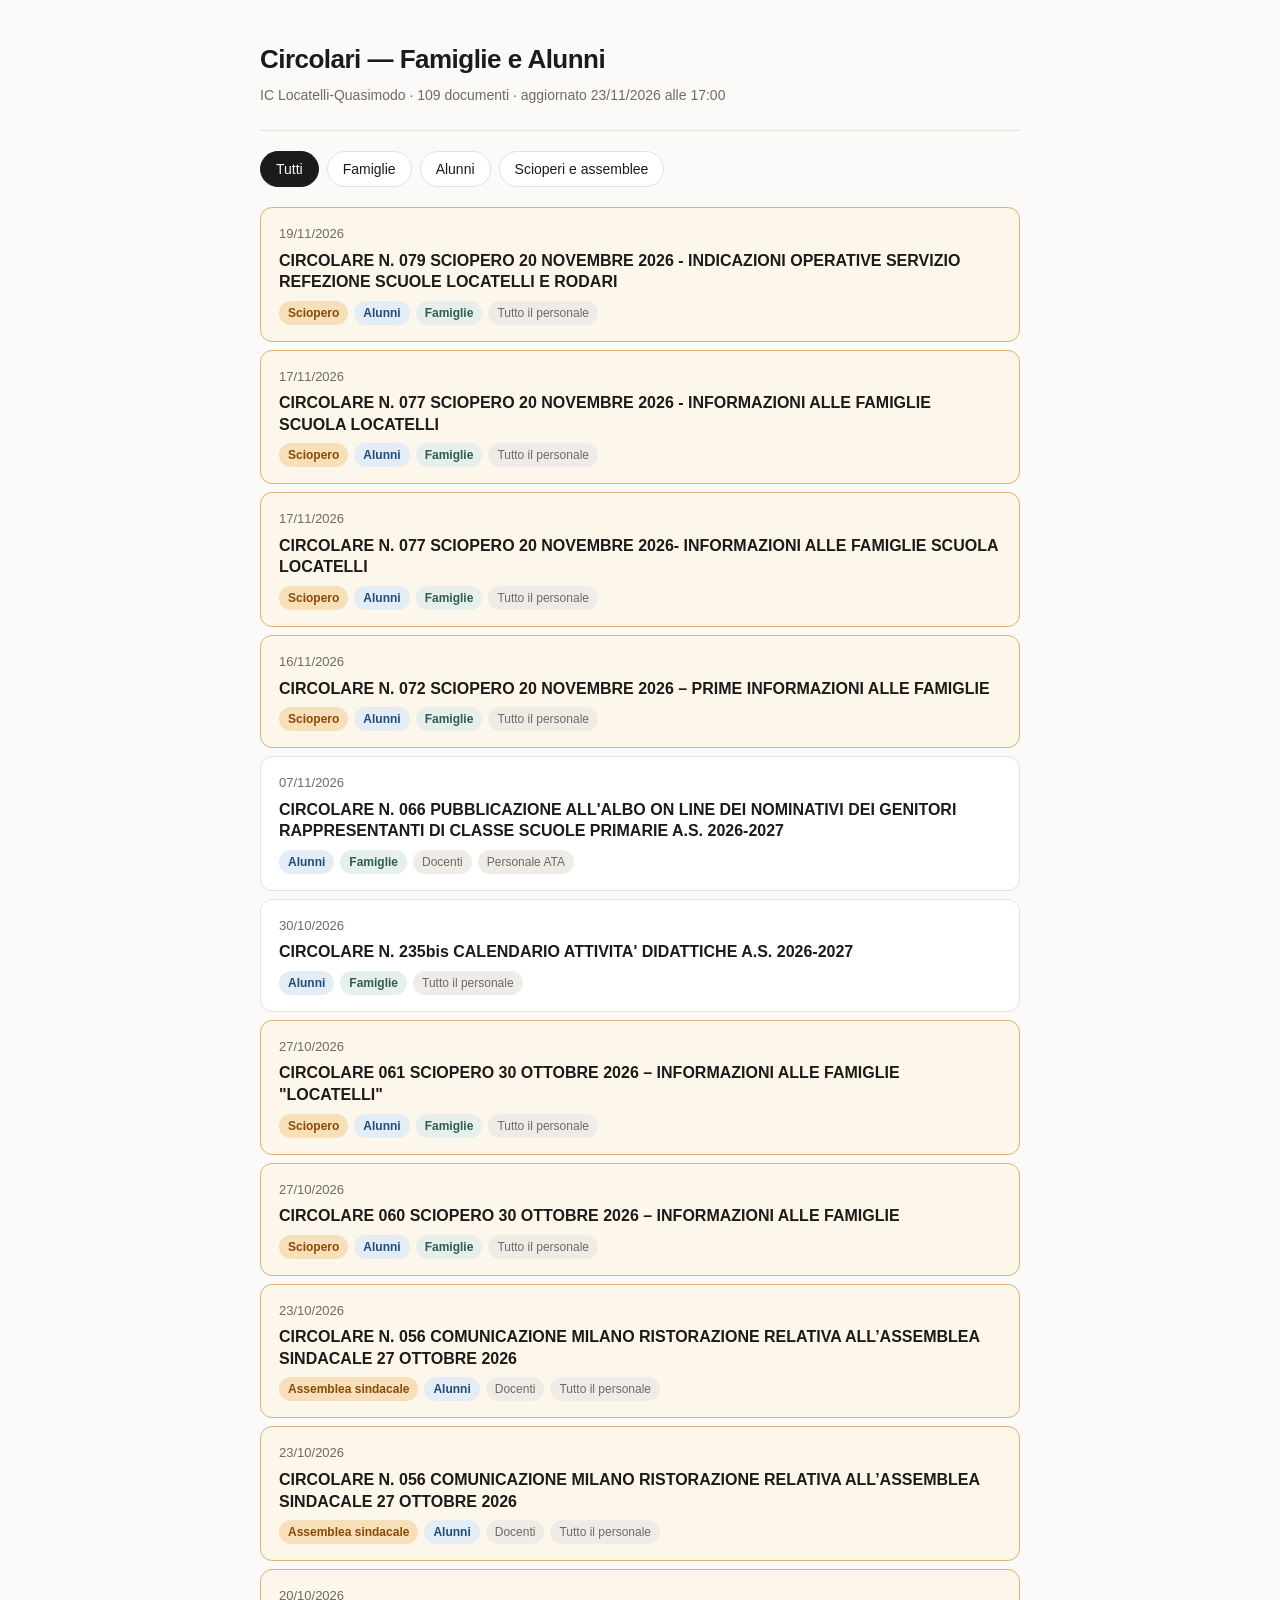
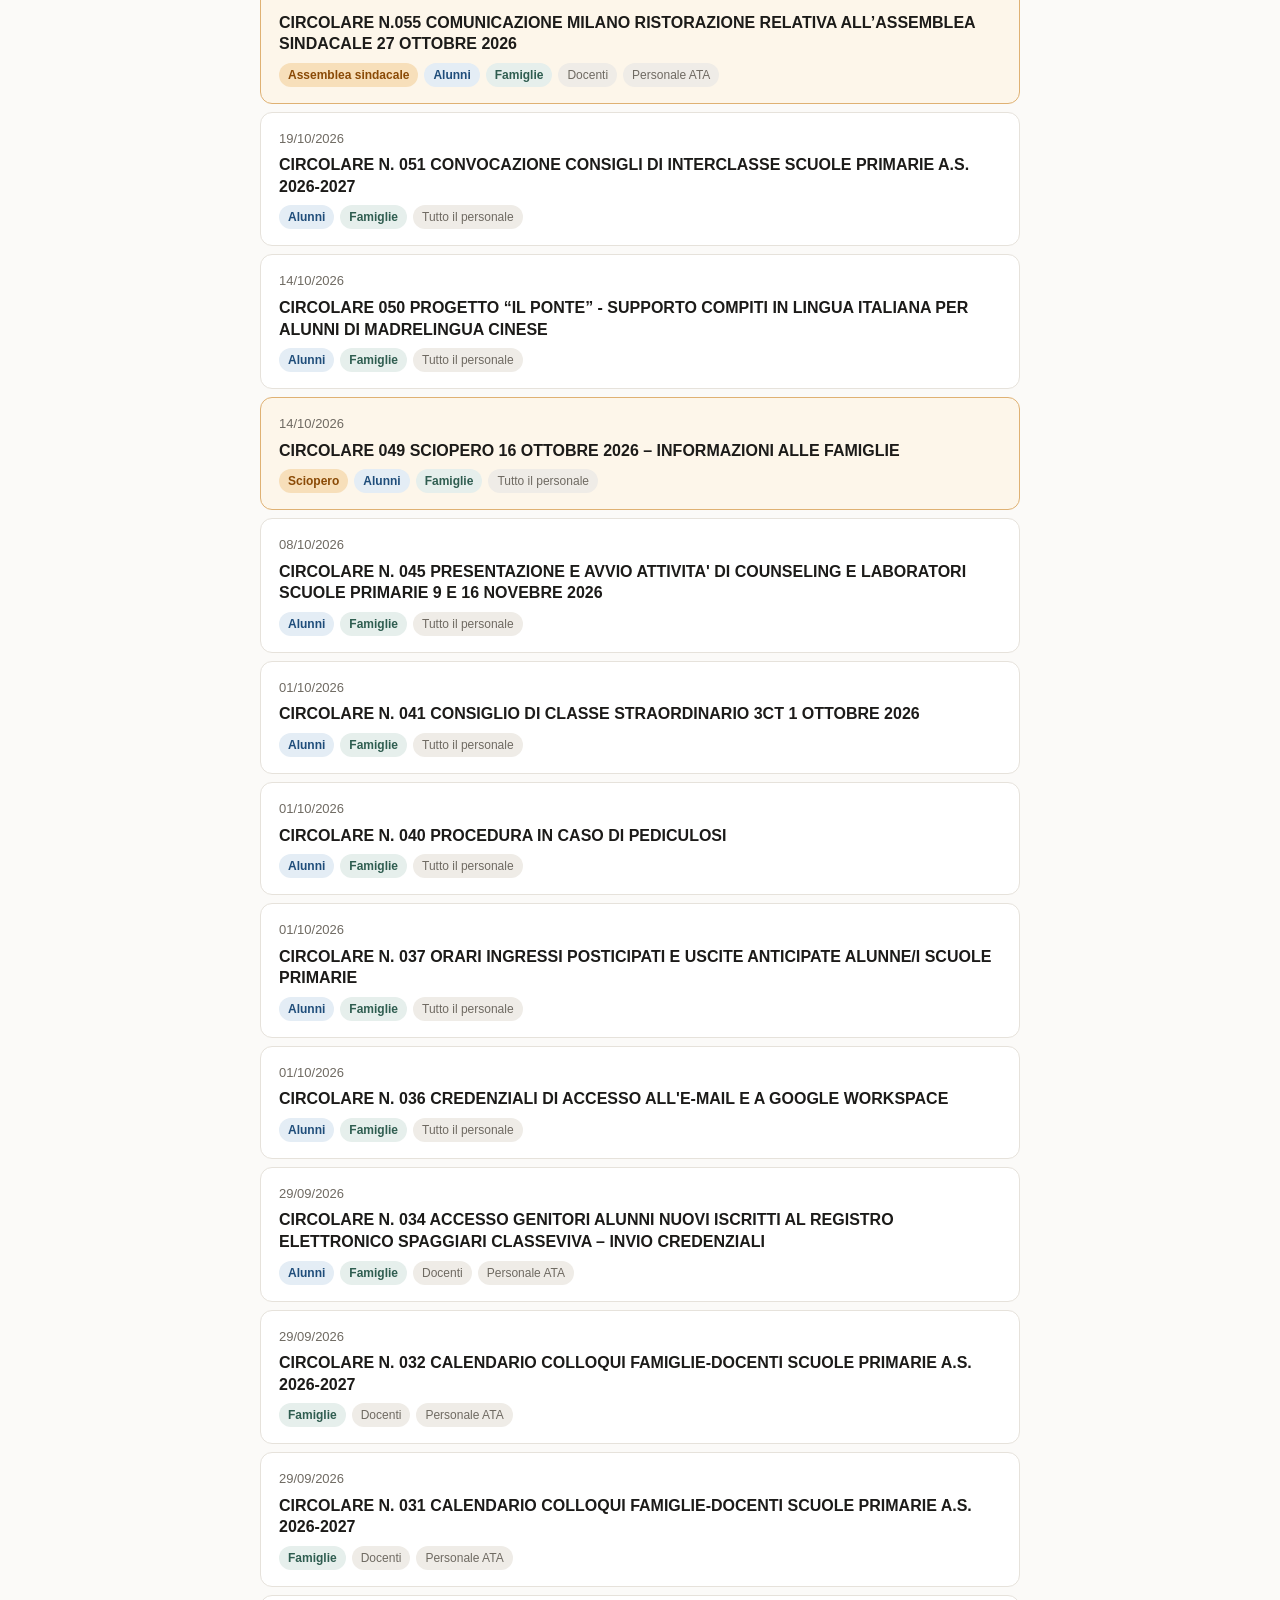
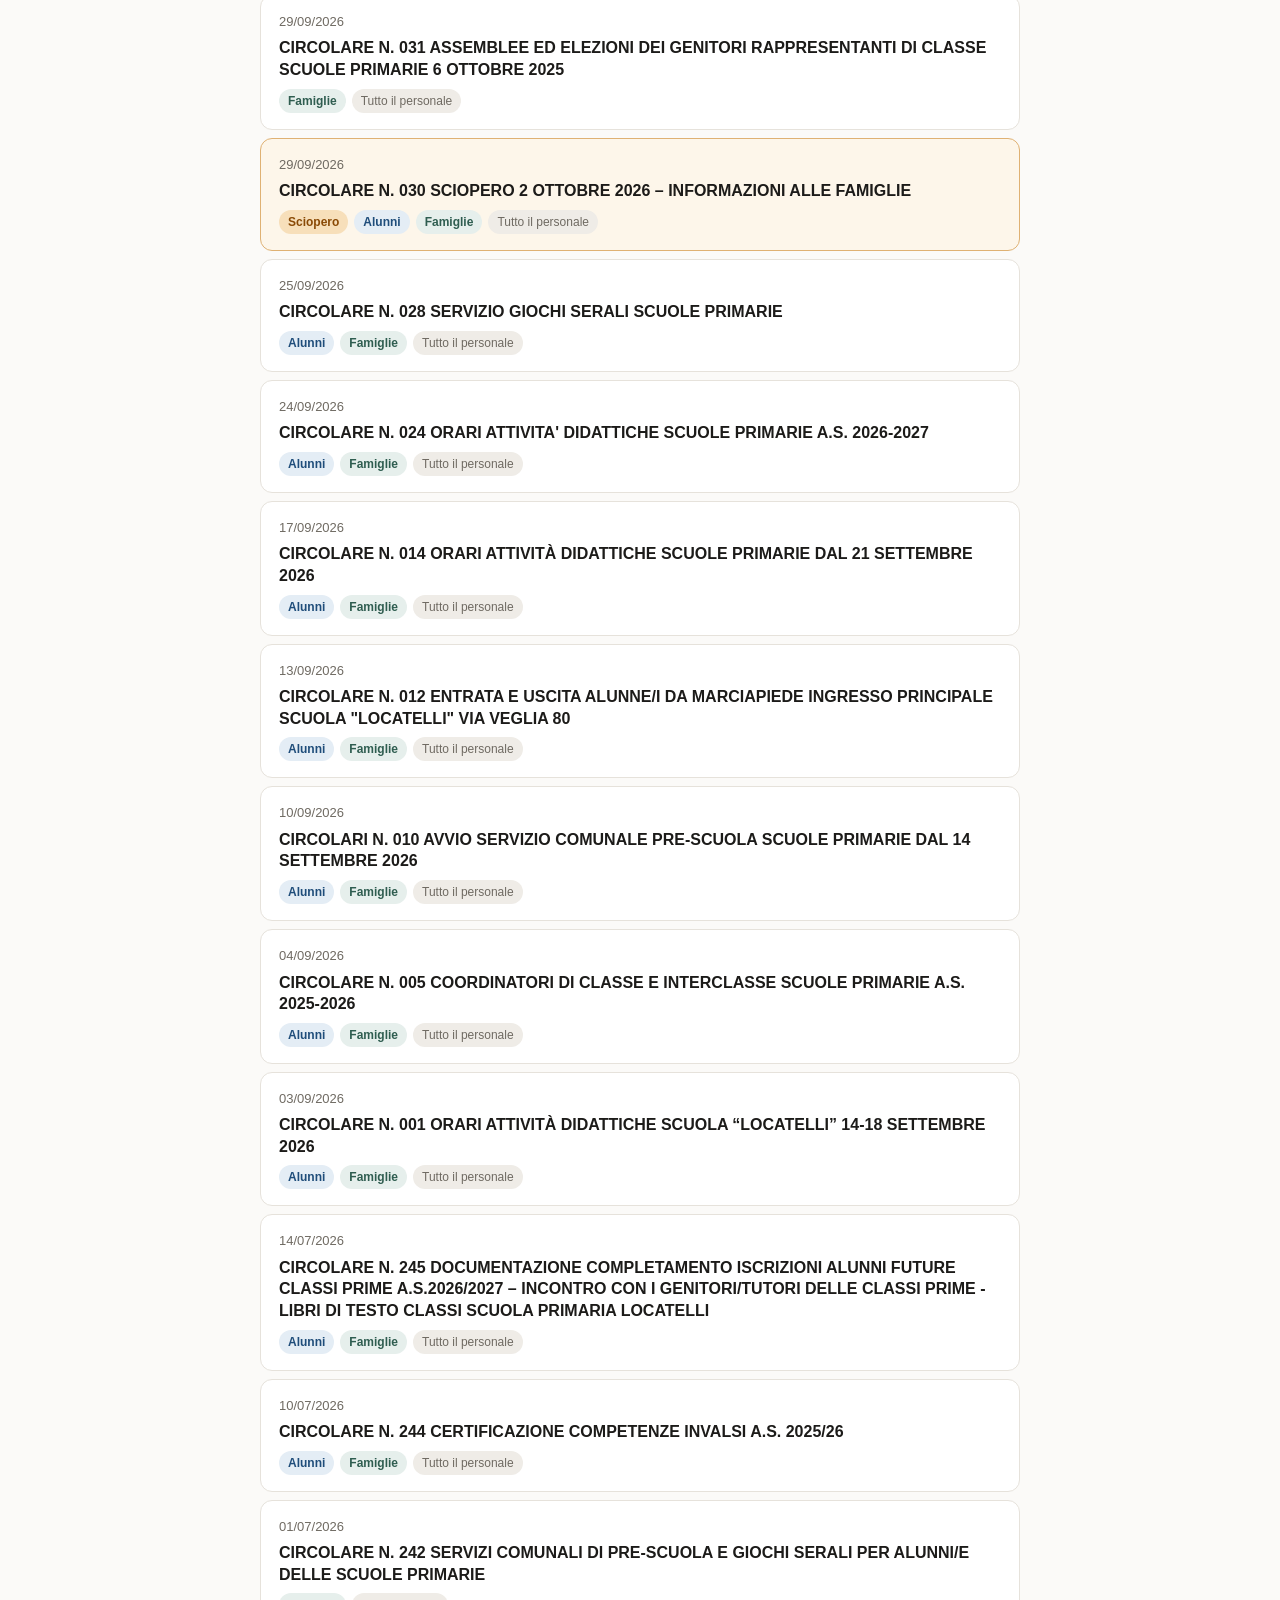
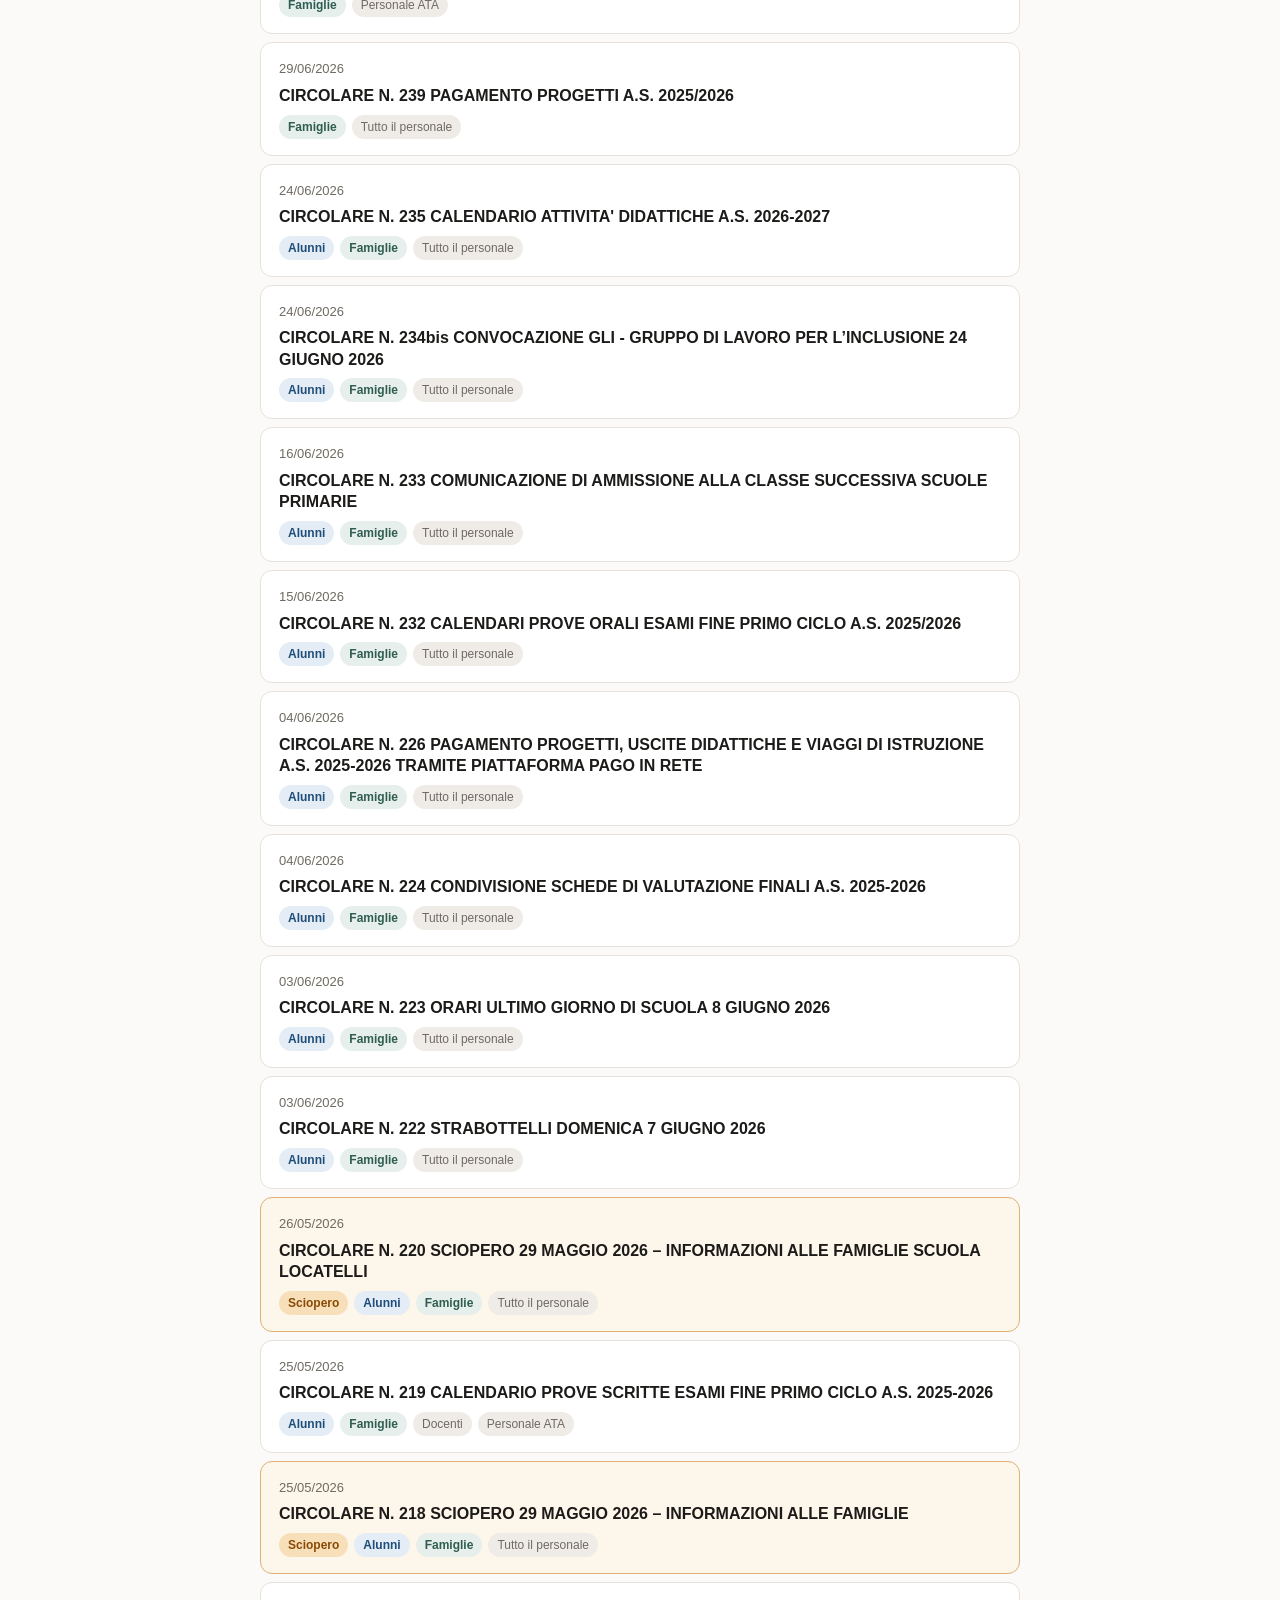
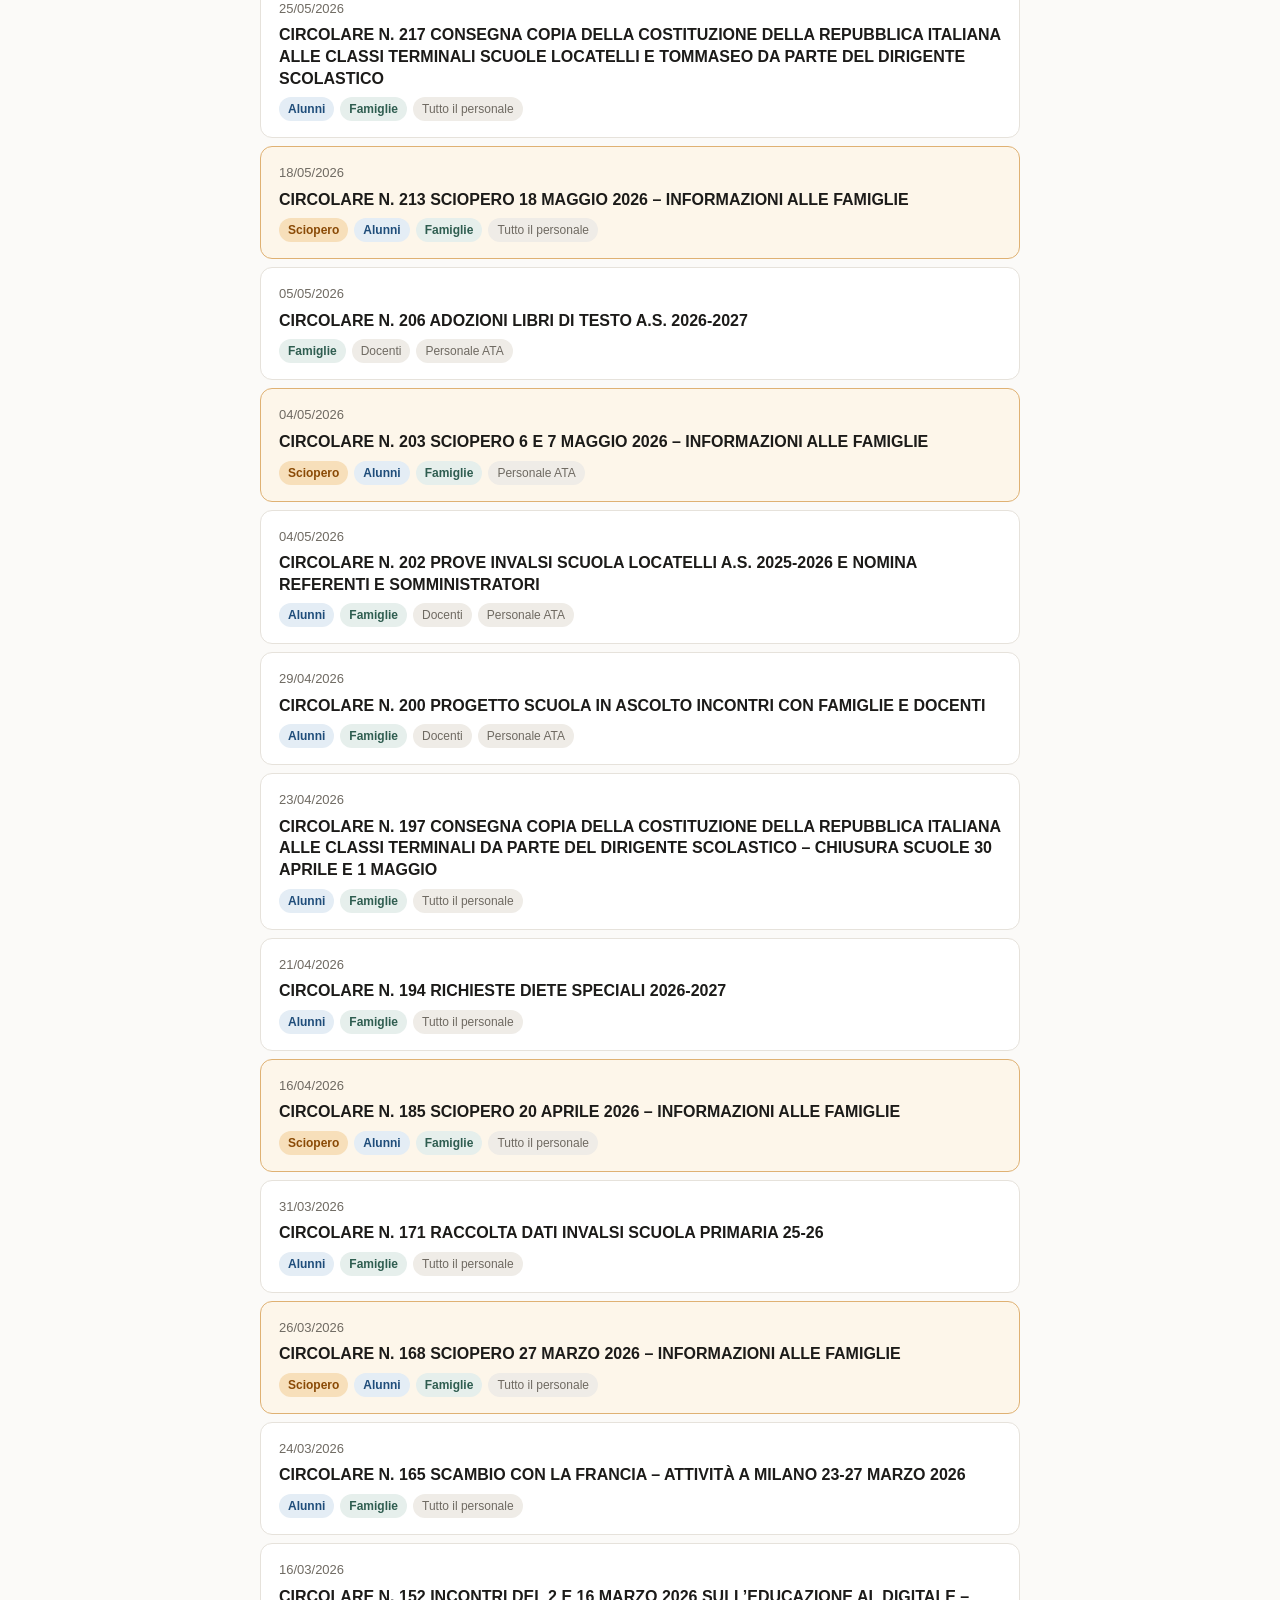
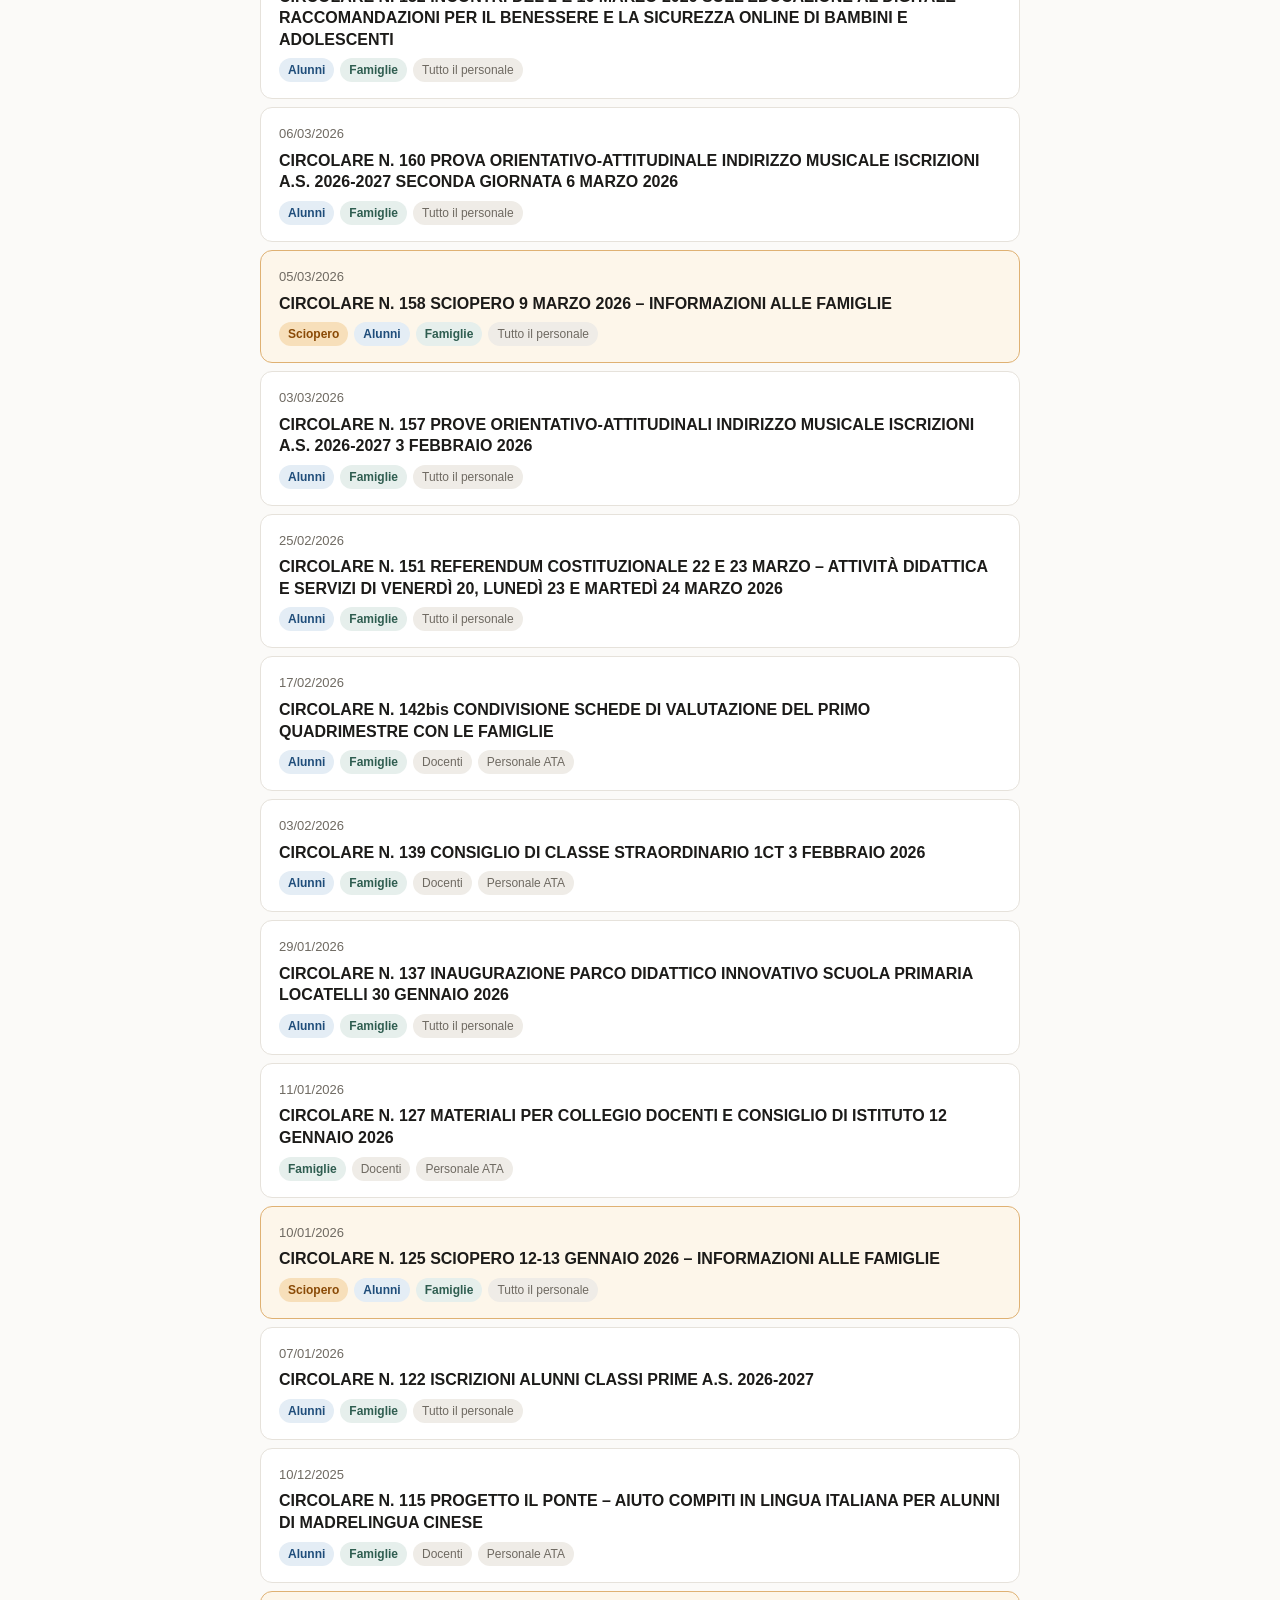
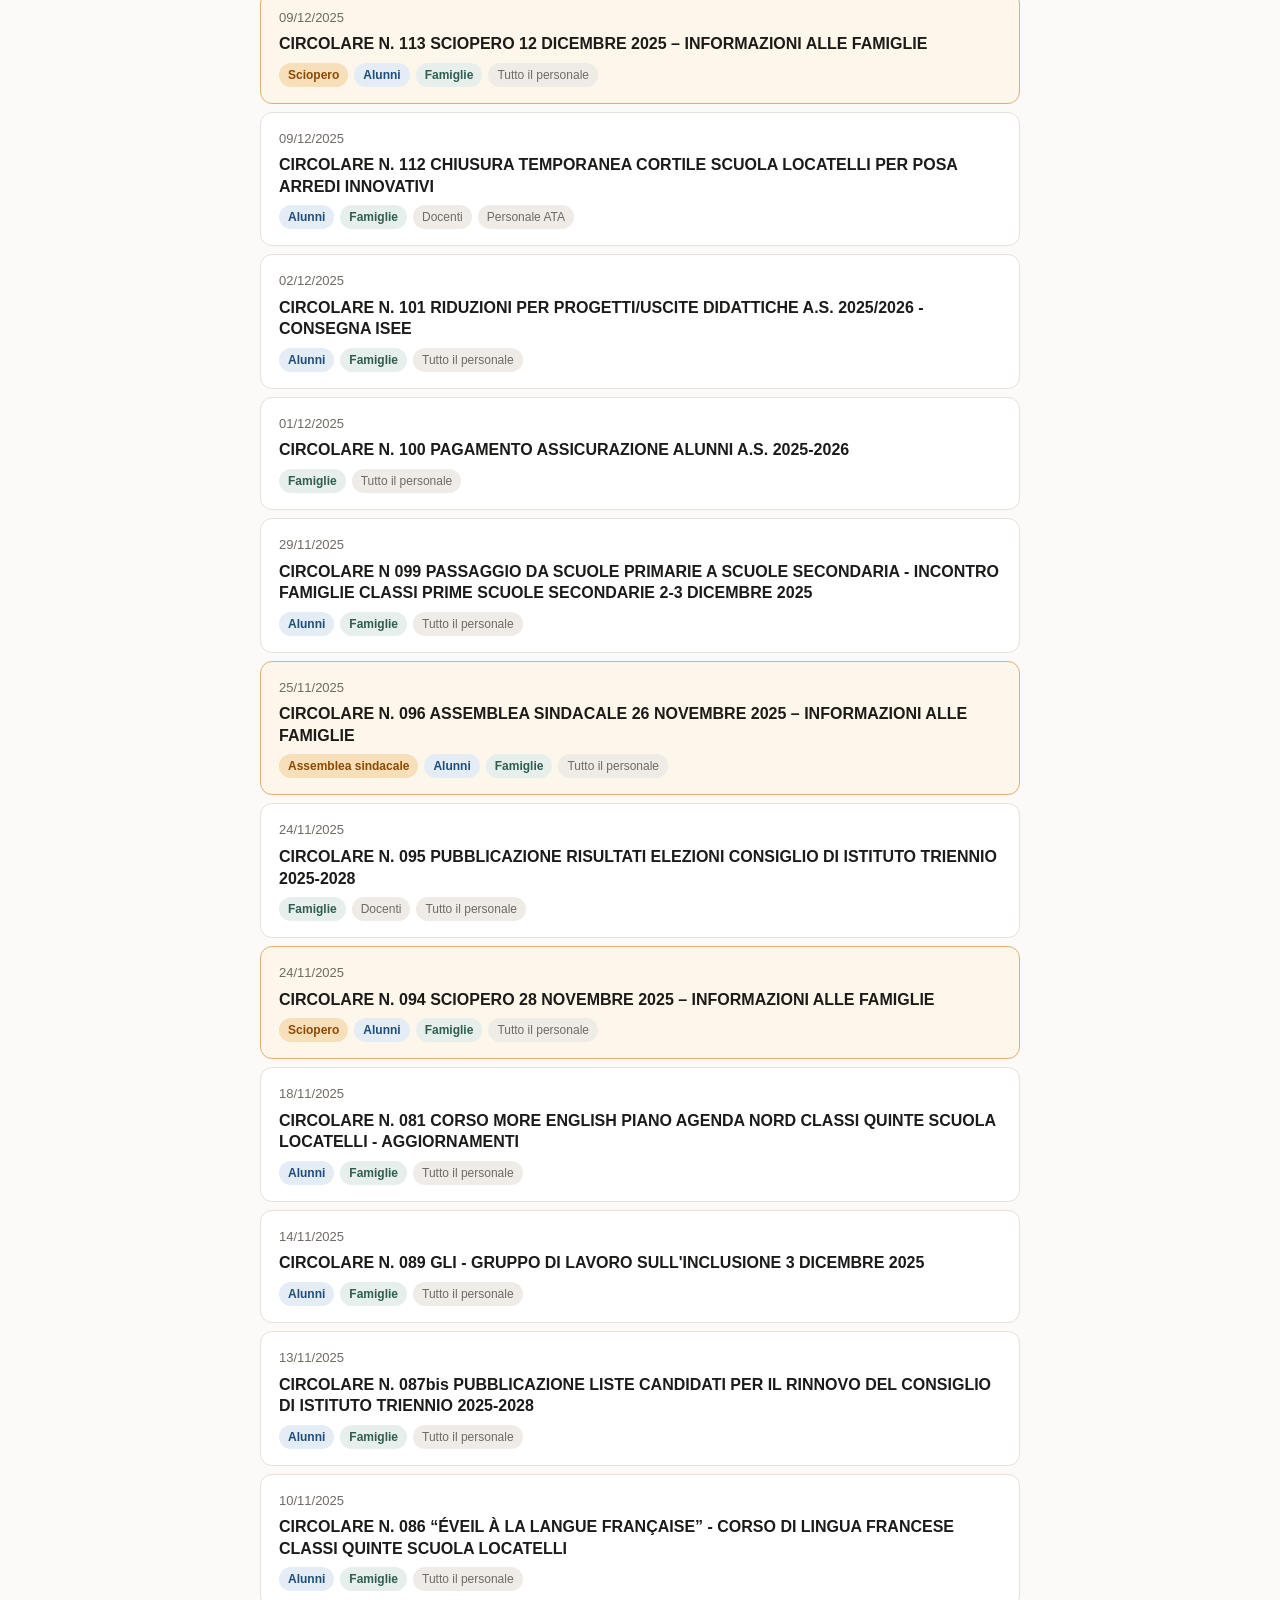
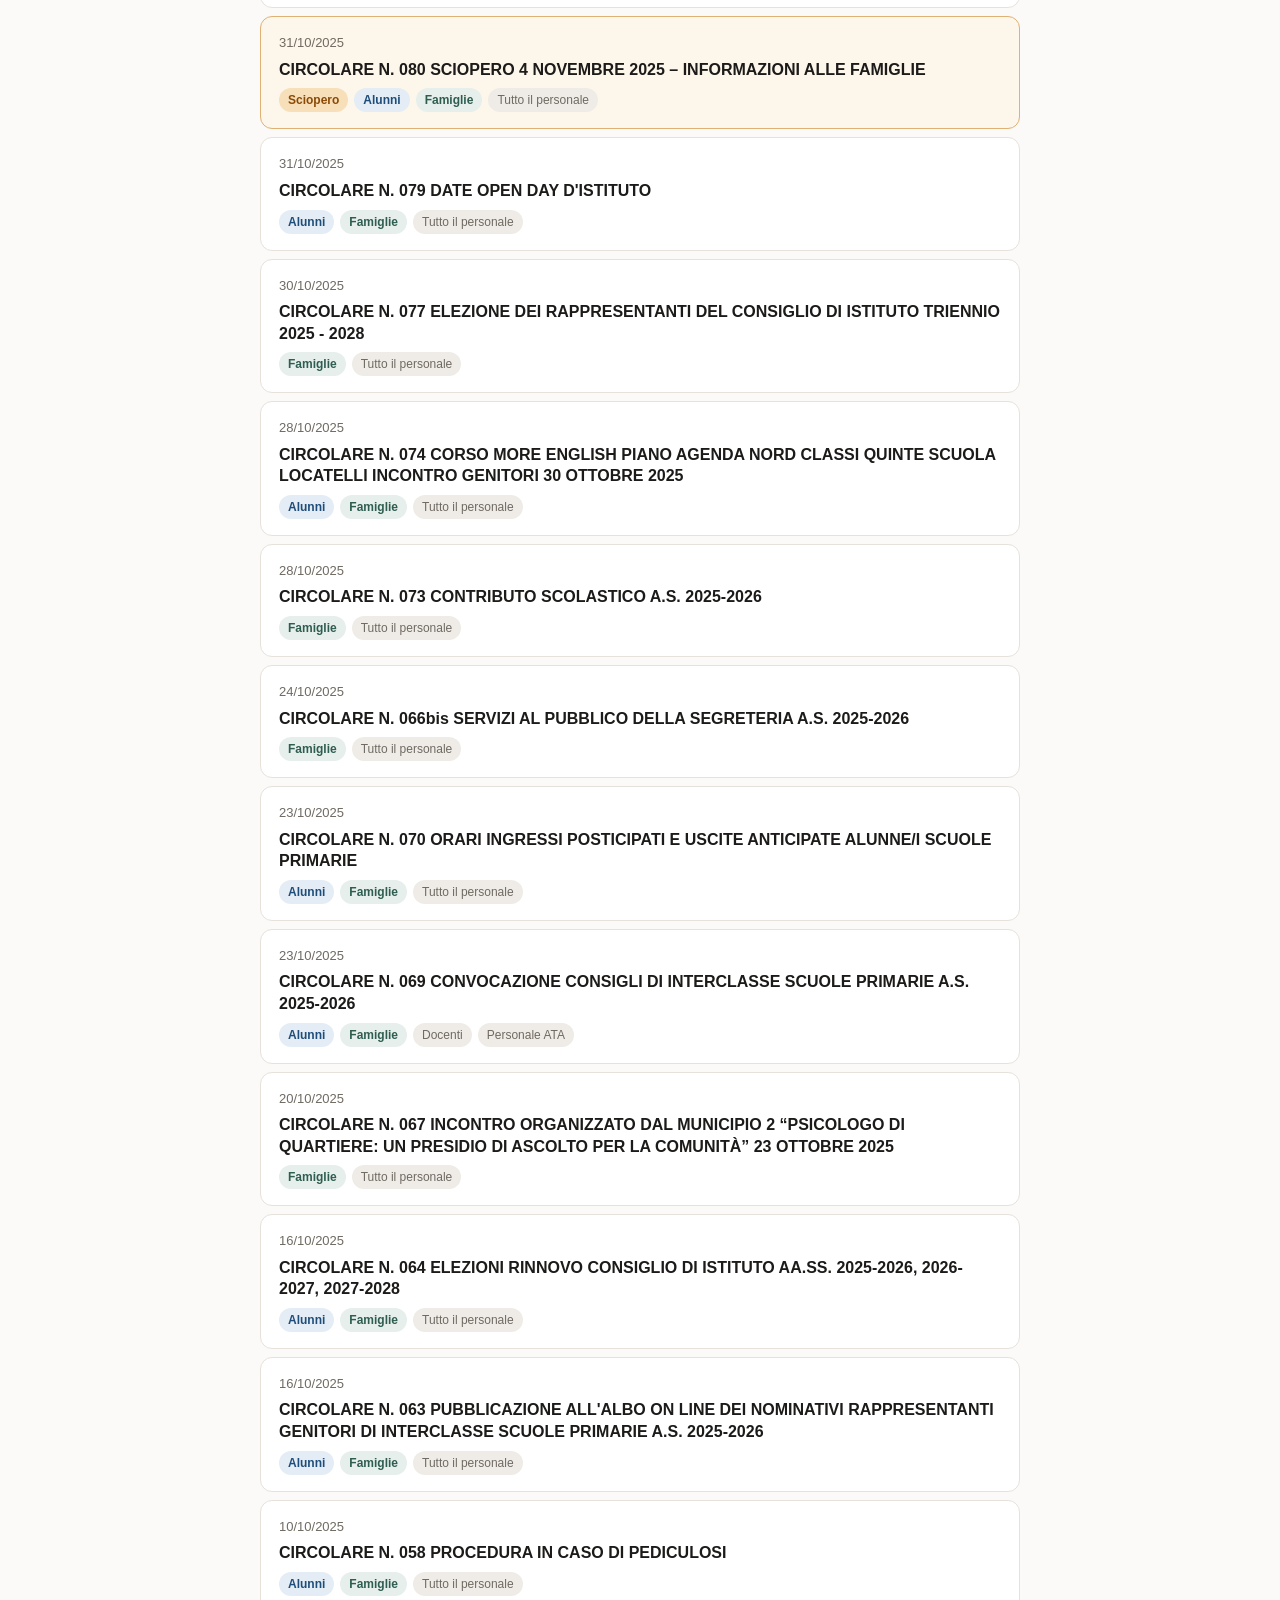
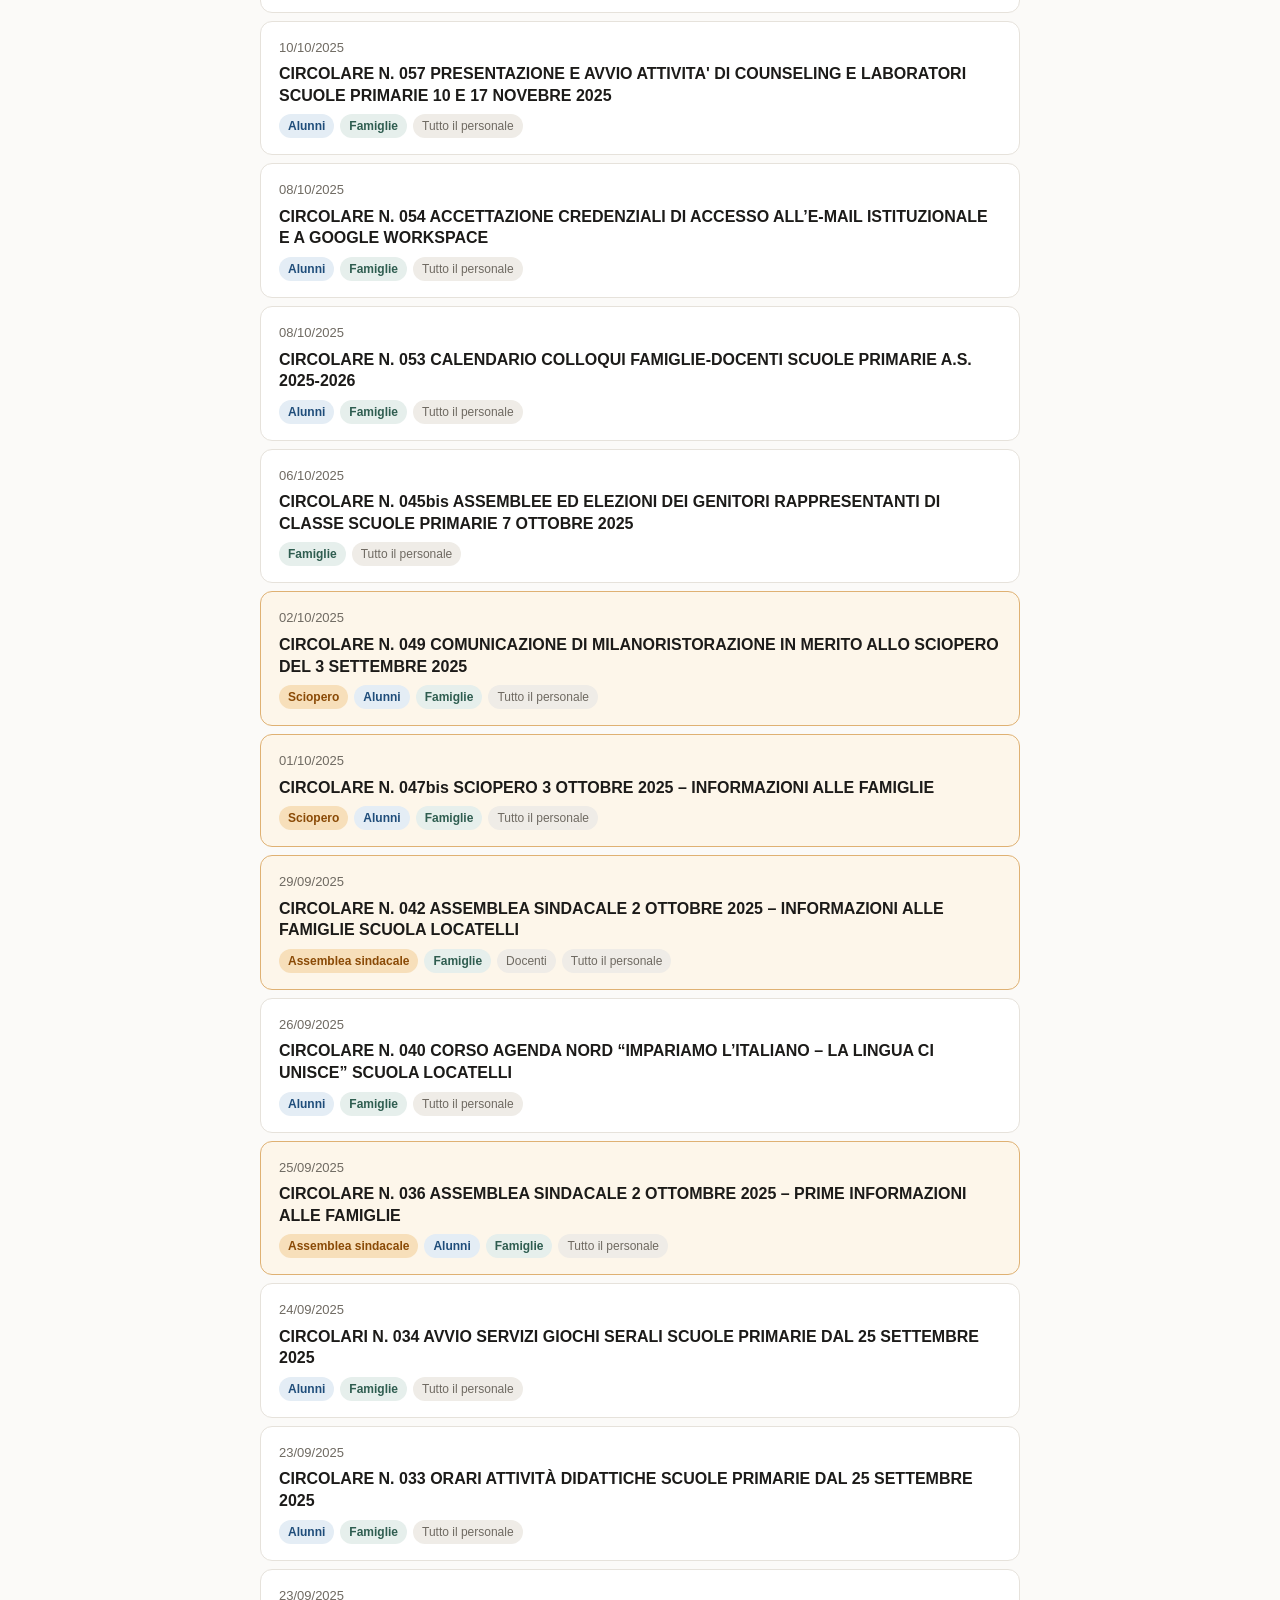
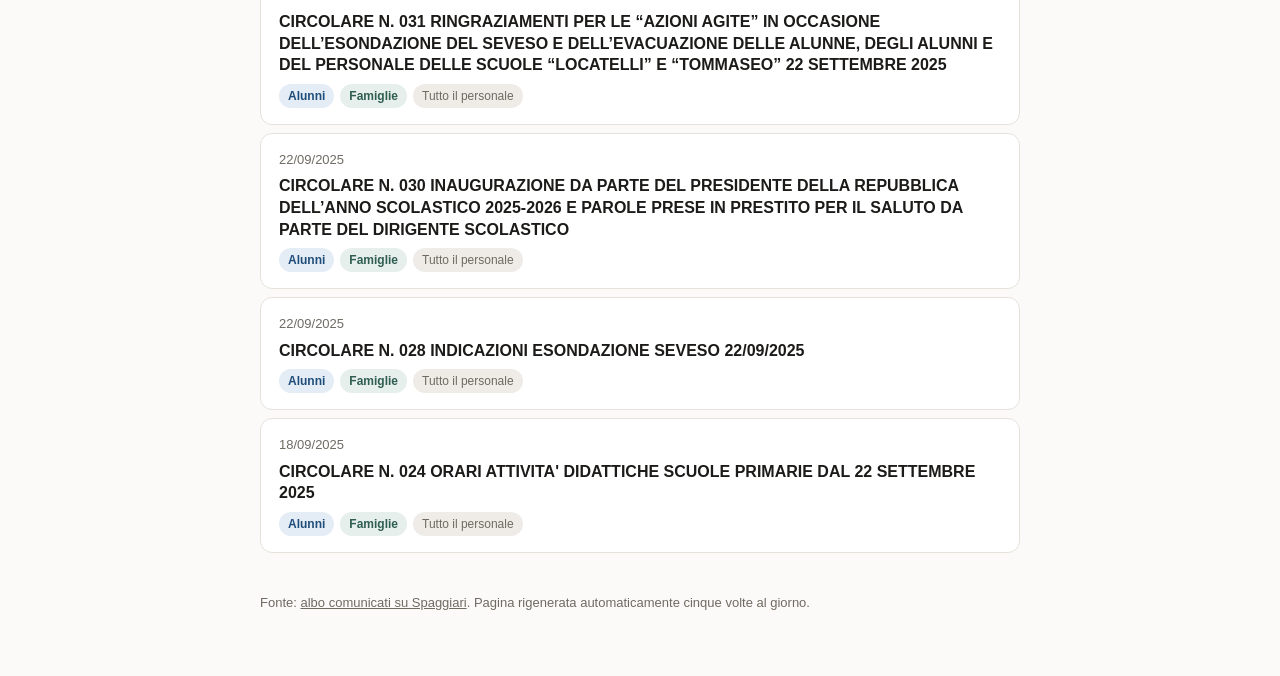
==== commit 230ac8e2: "circolari: aggiornamento automatico" ====
--- a/circolari/index.html
+++ b/circolari/index.html
@@ -92,7 +92,7 @@
 <div class="wrap">
   <header>
     <h1>Circolari — Famiglie e Alunni</h1>
-    <p class="sub">IC Locatelli-Quasimodo · 109 documenti · aggiornato 23/11/2026 alle 13:00</p>
+    <p class="sub">IC Locatelli-Quasimodo · 109 documenti · aggiornato 23/11/2026 alle 17:00</p>
   </header>
 
   <div class="filtri" role="group" aria-label="Filtra per categoria">
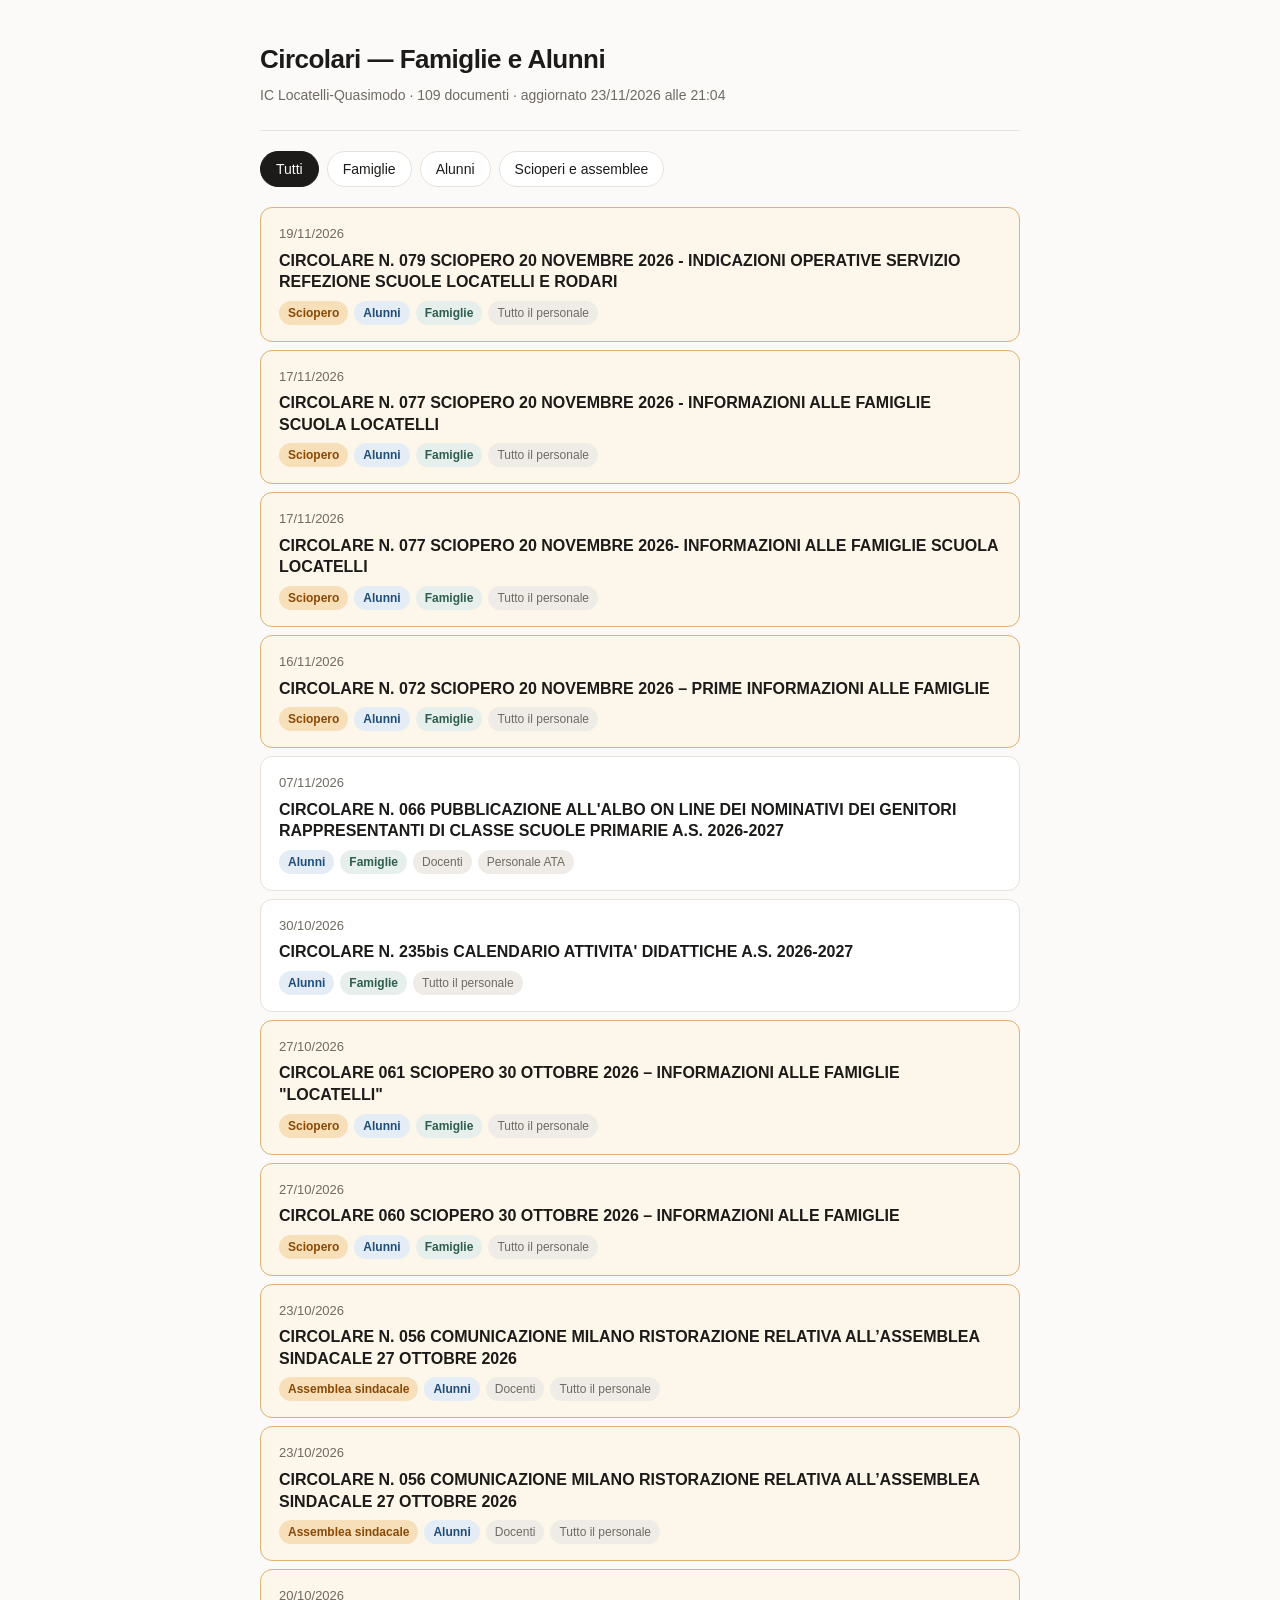
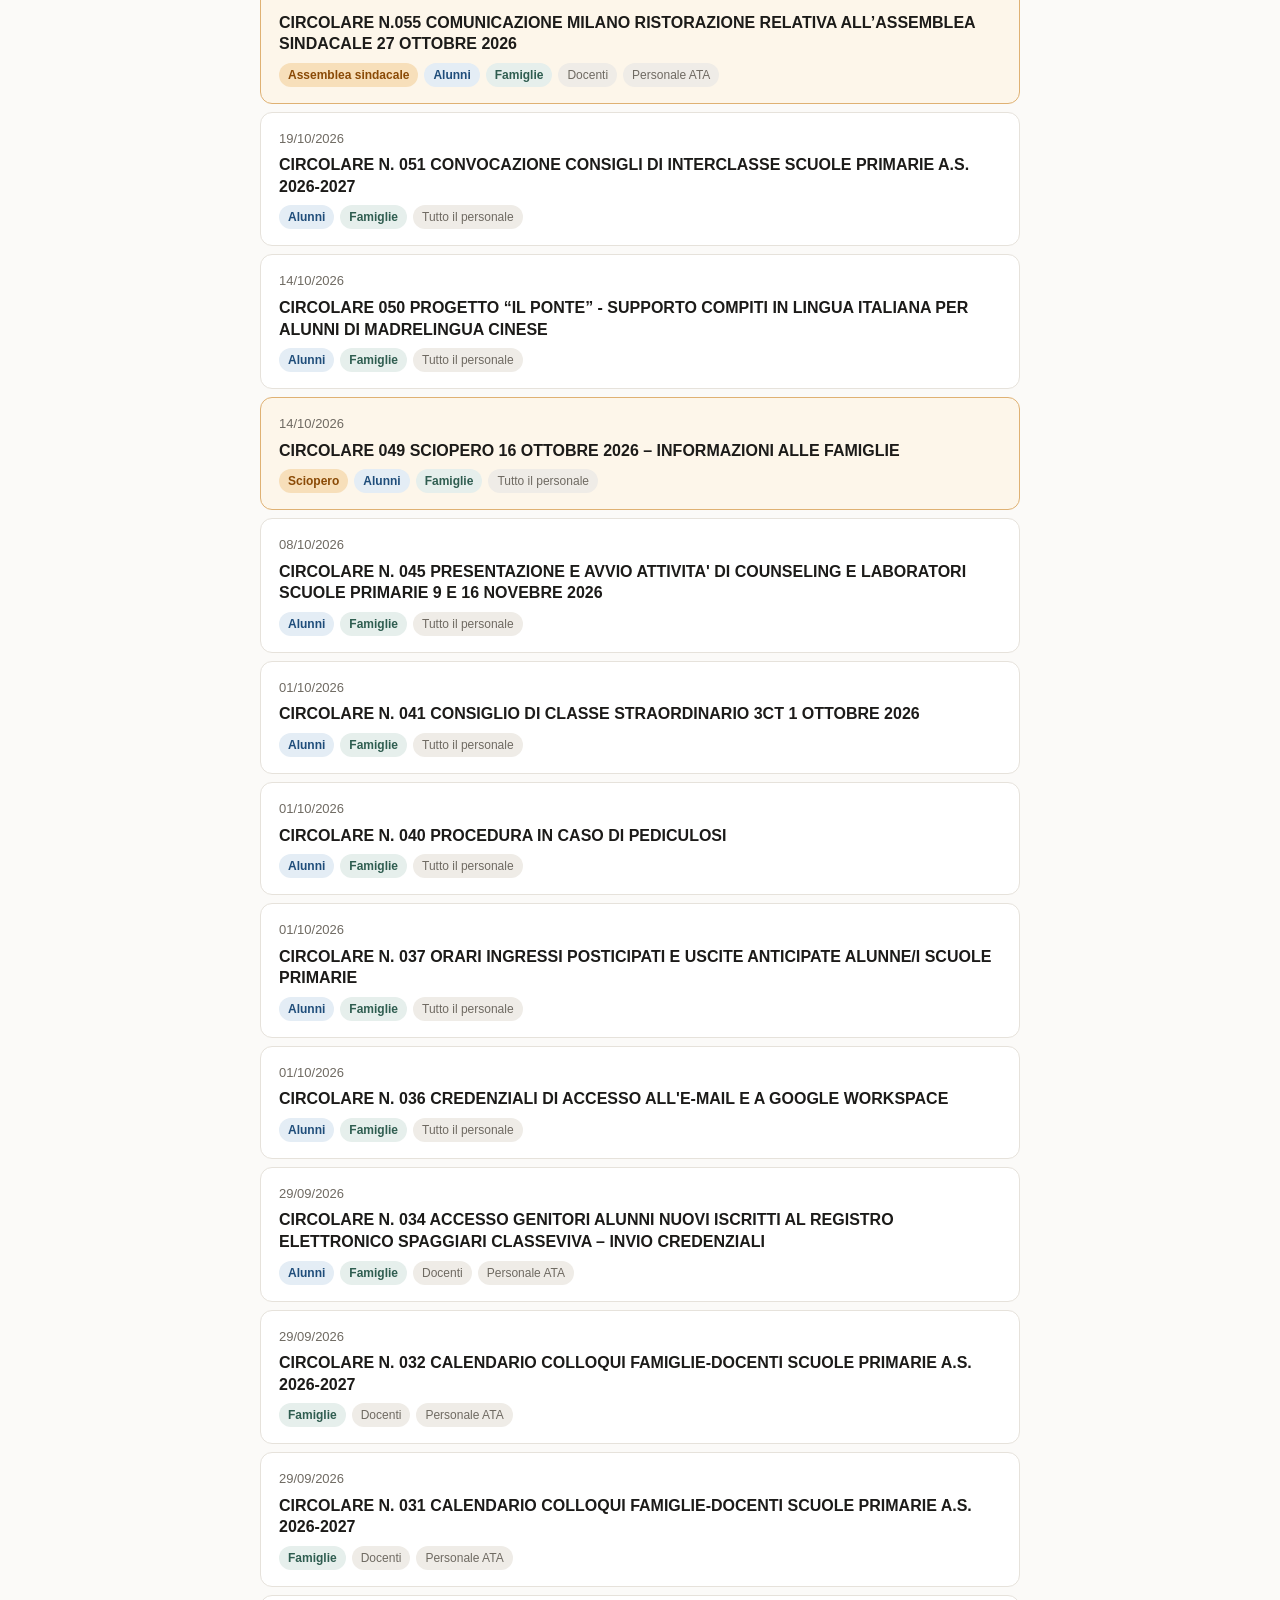
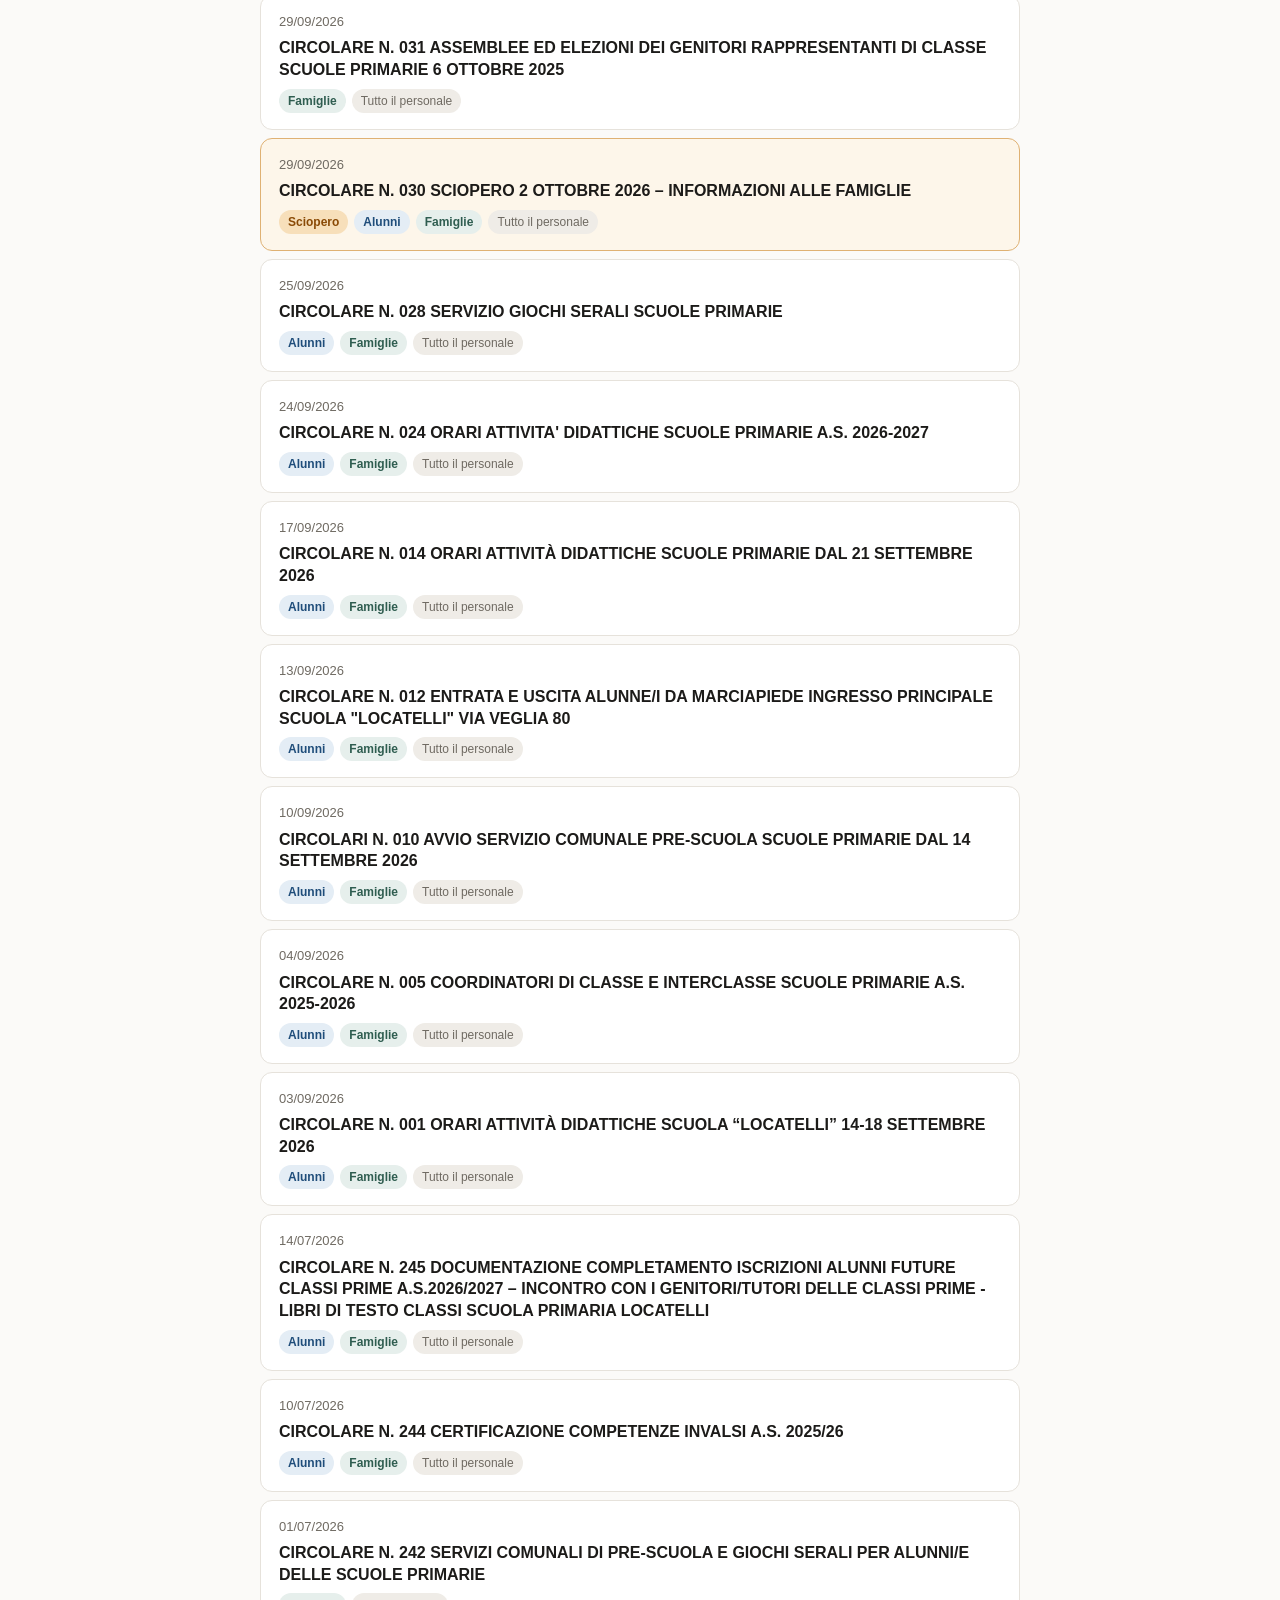
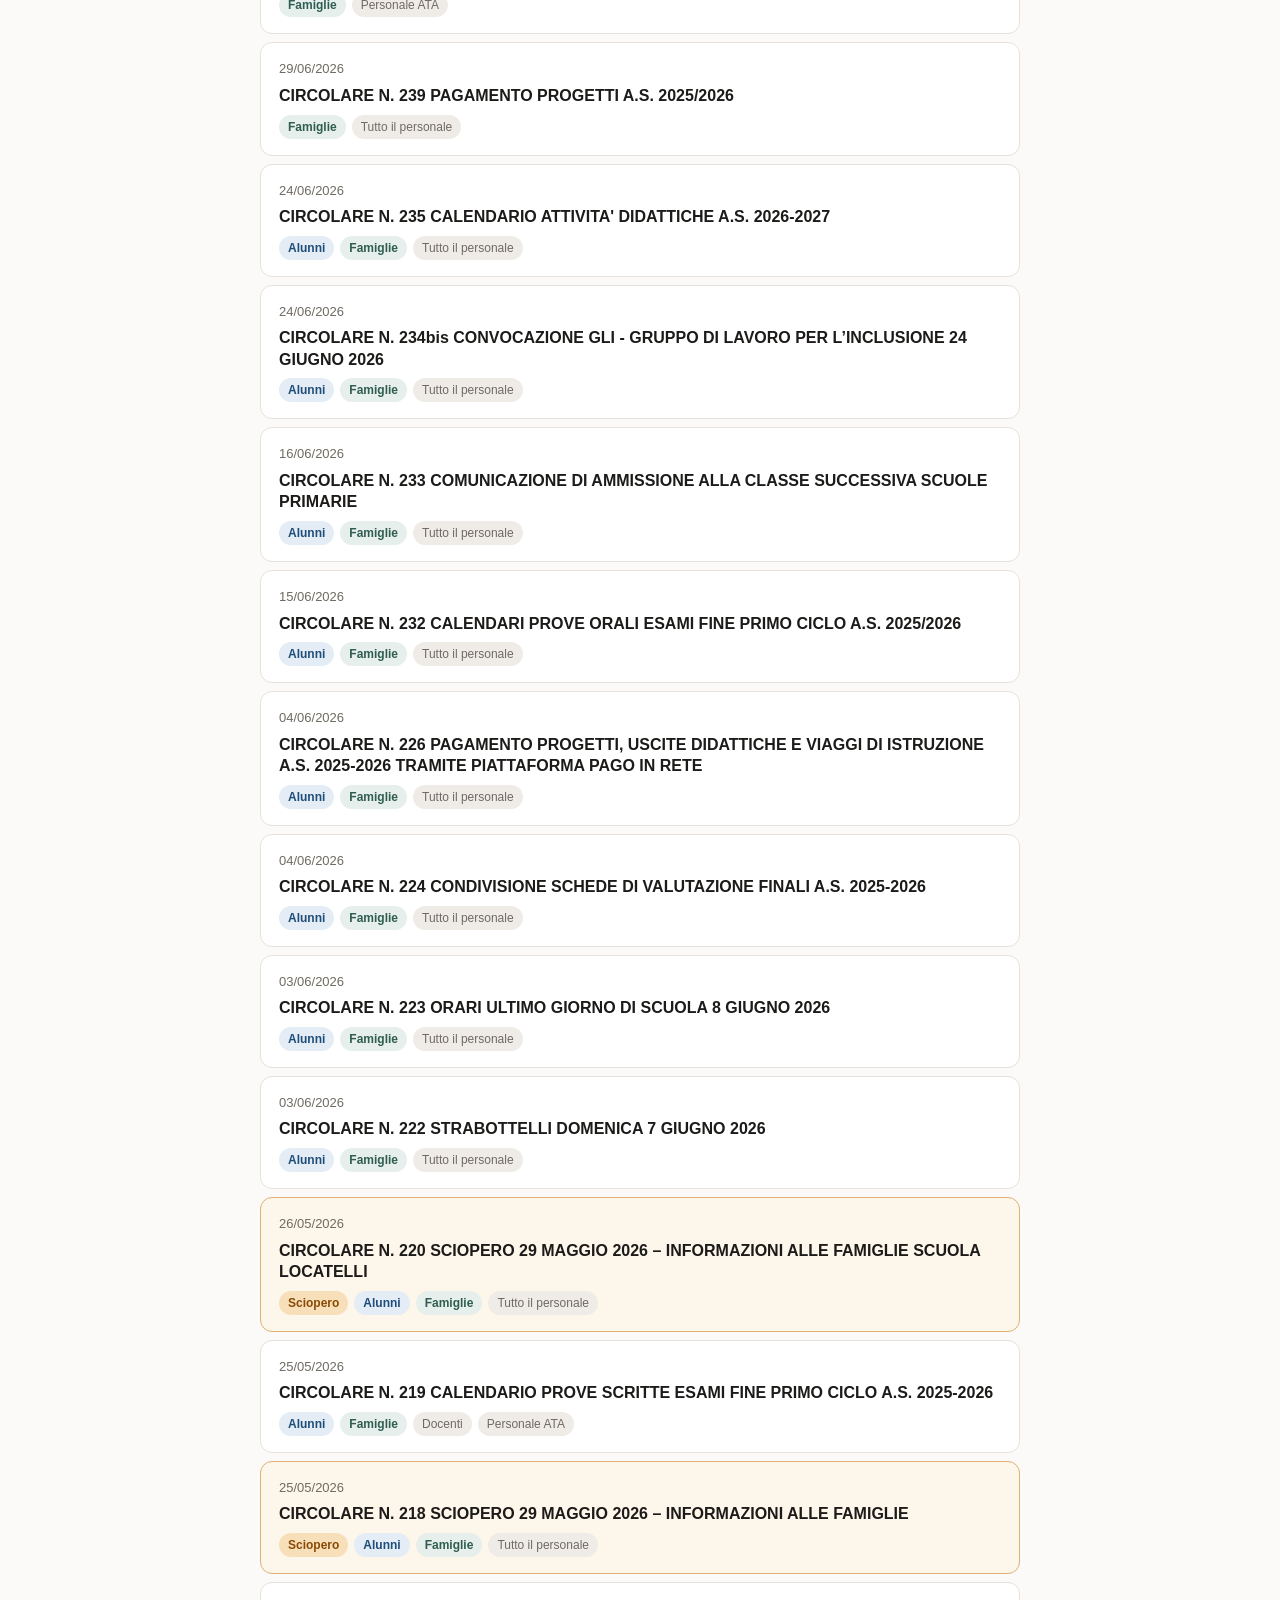
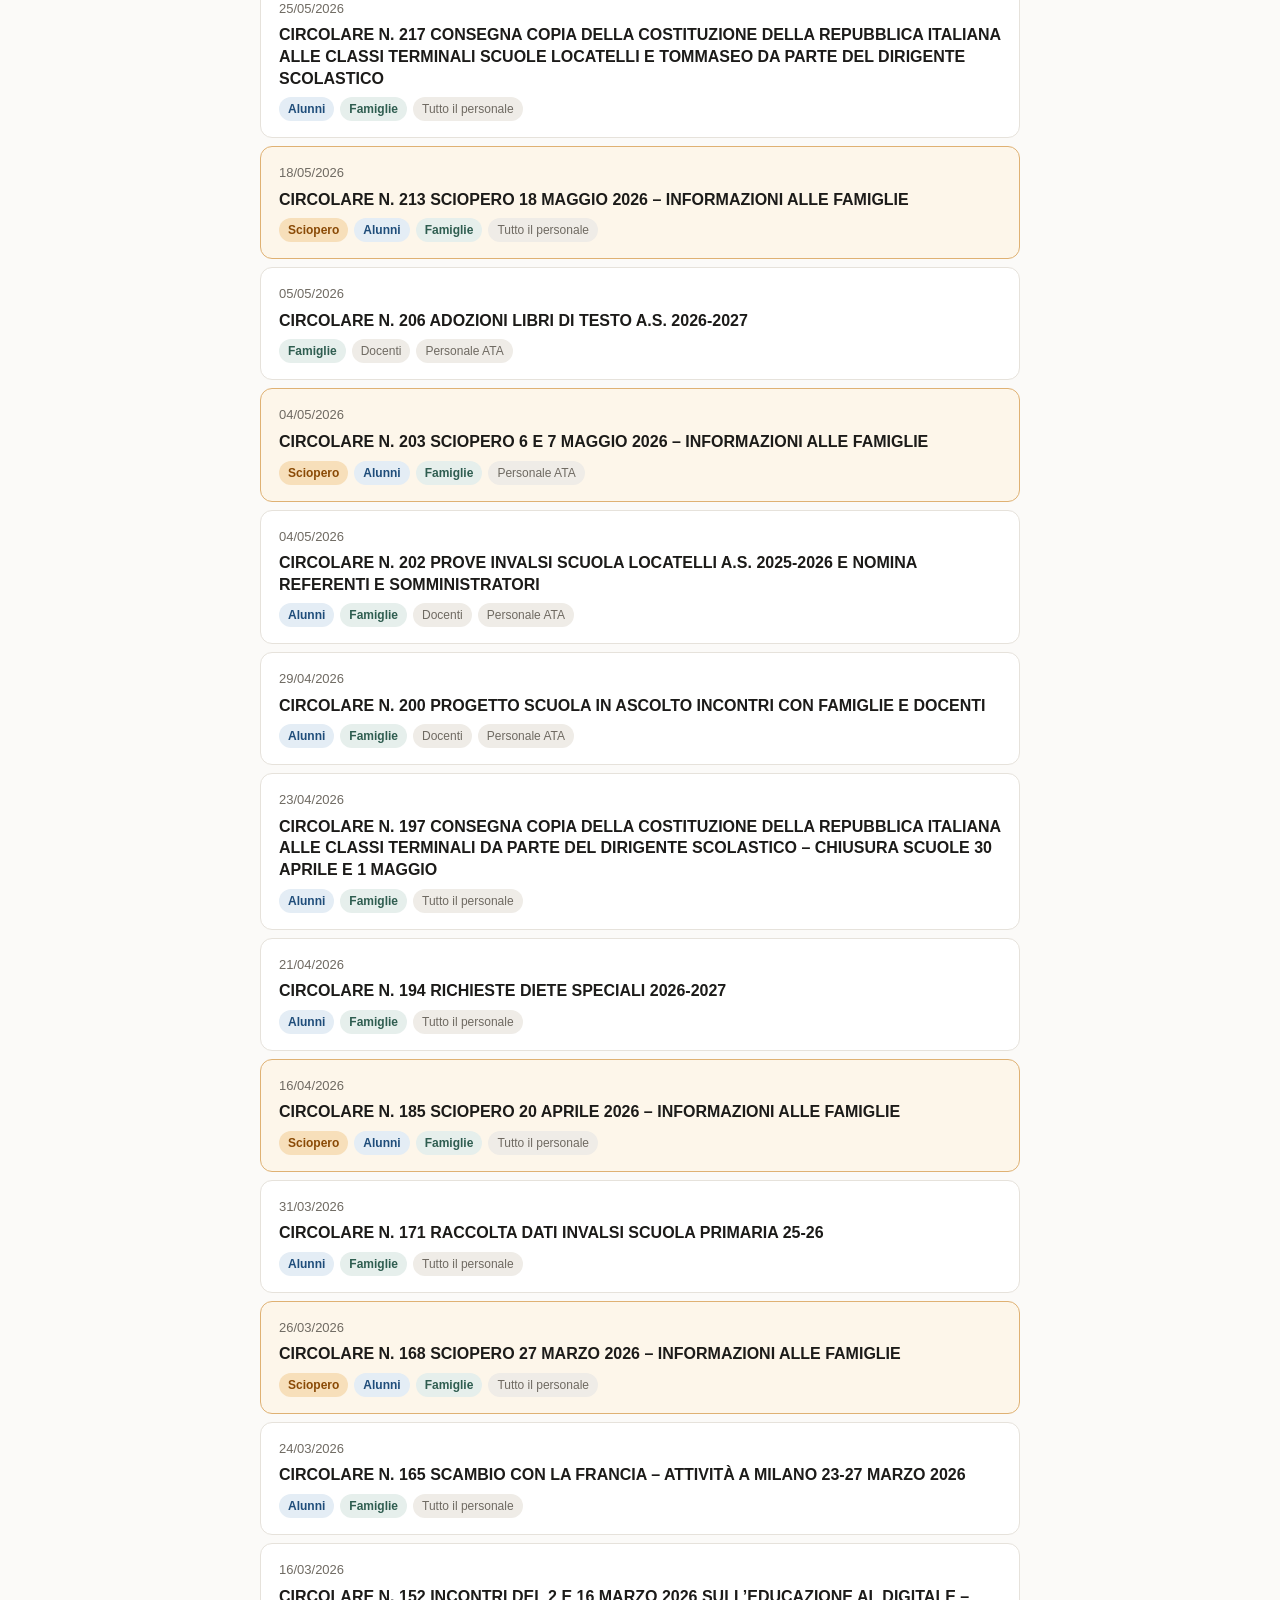
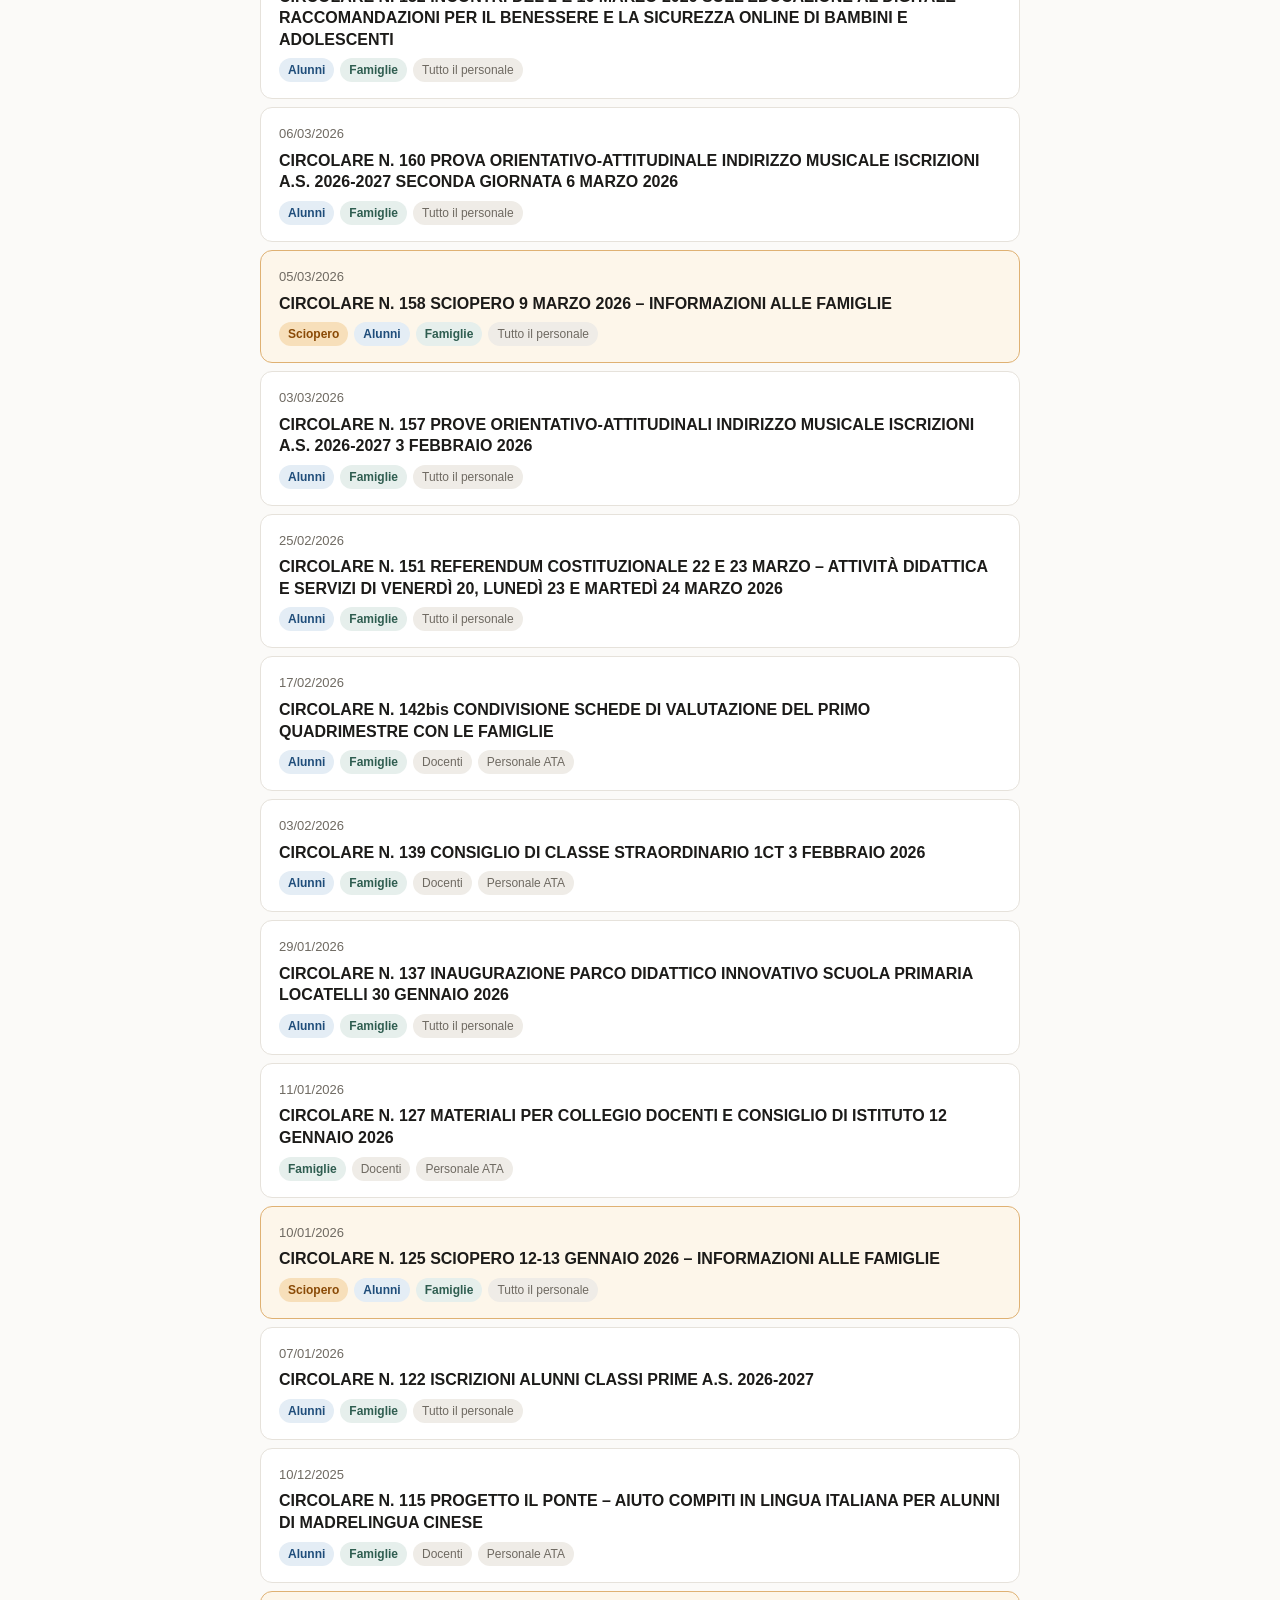
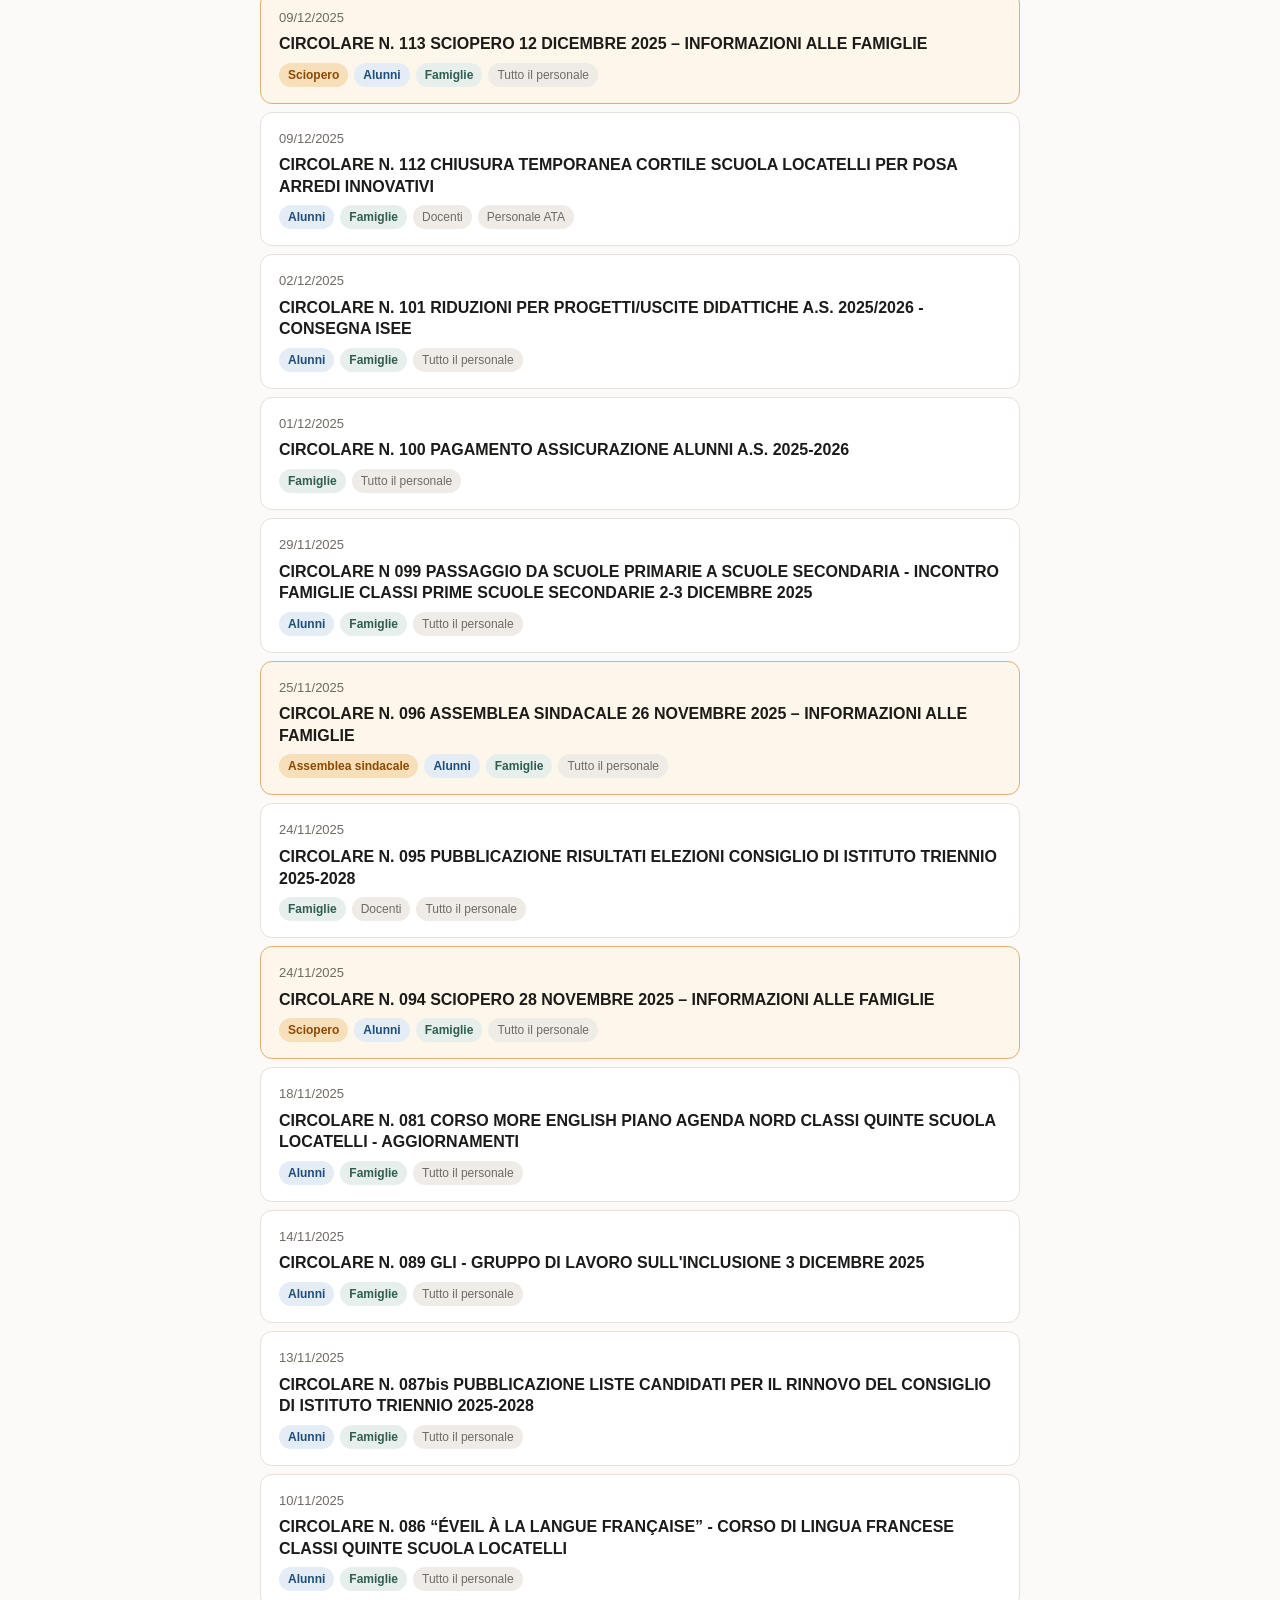
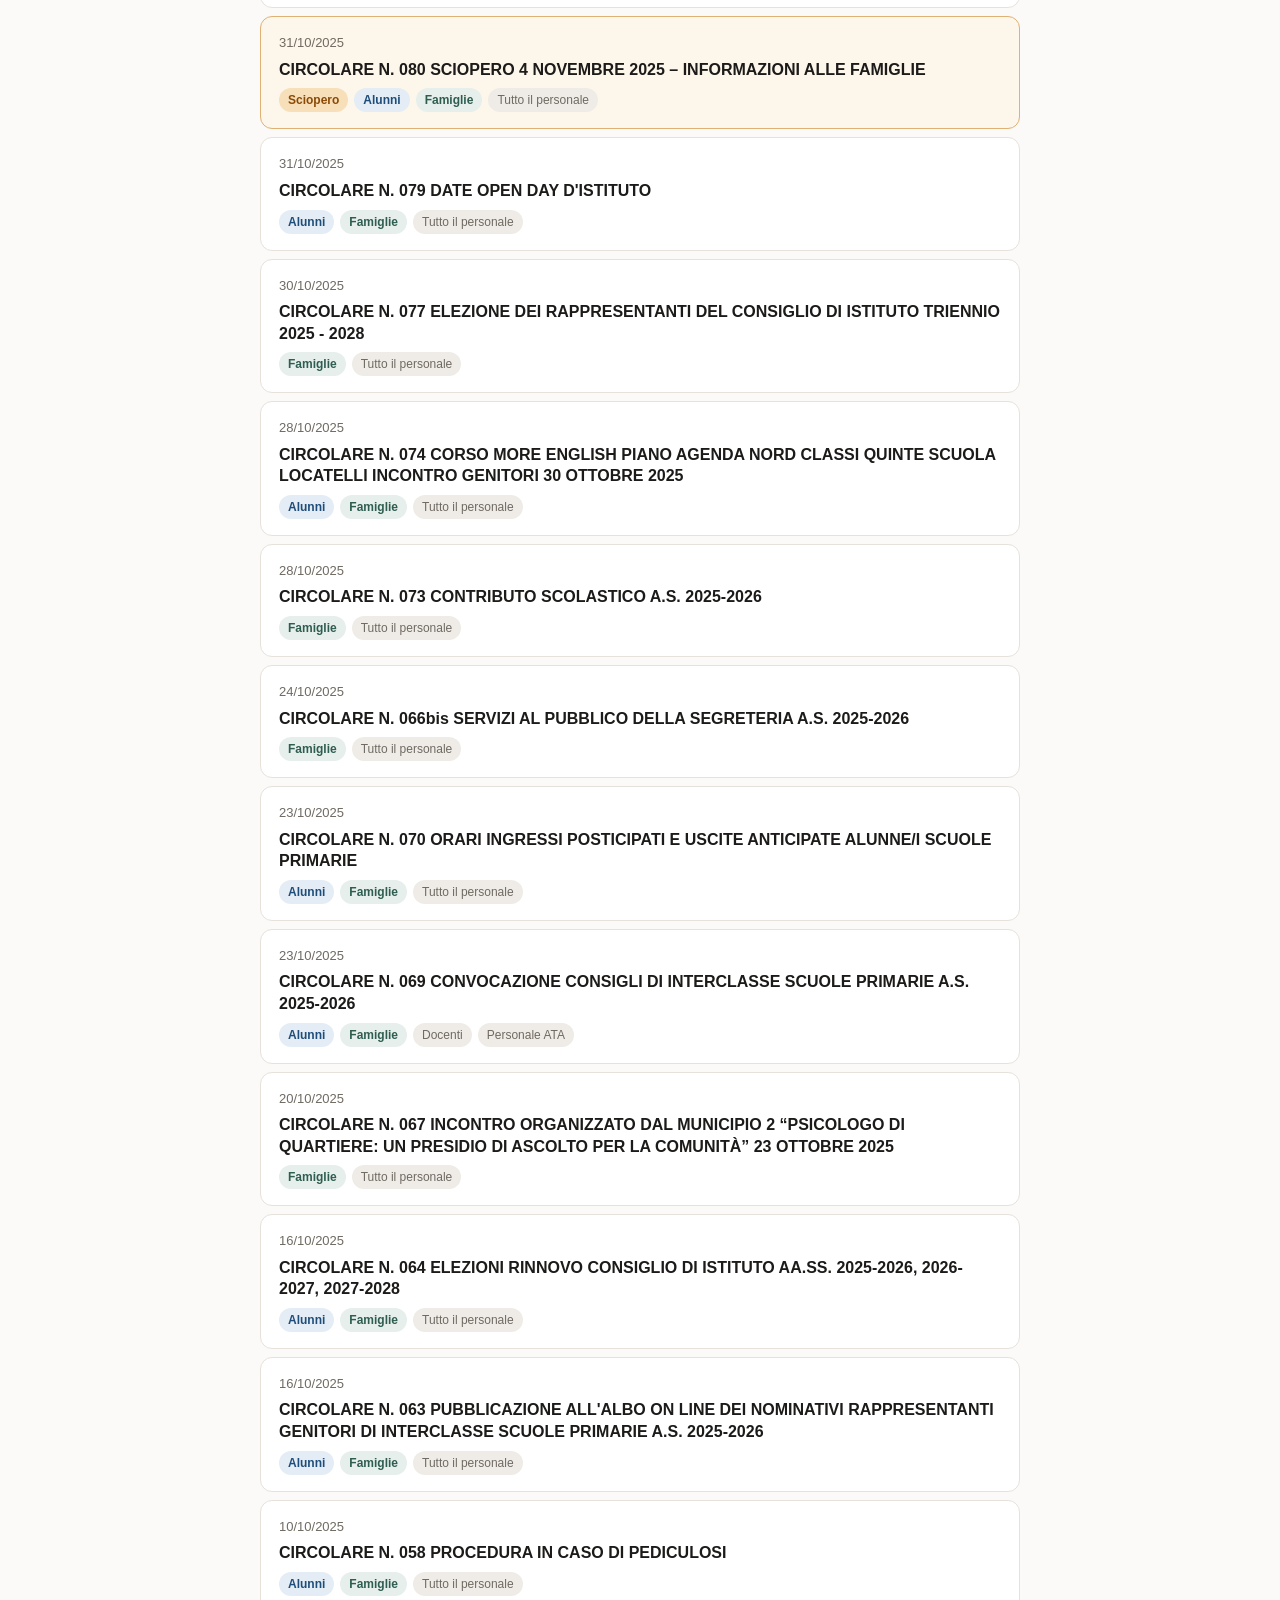
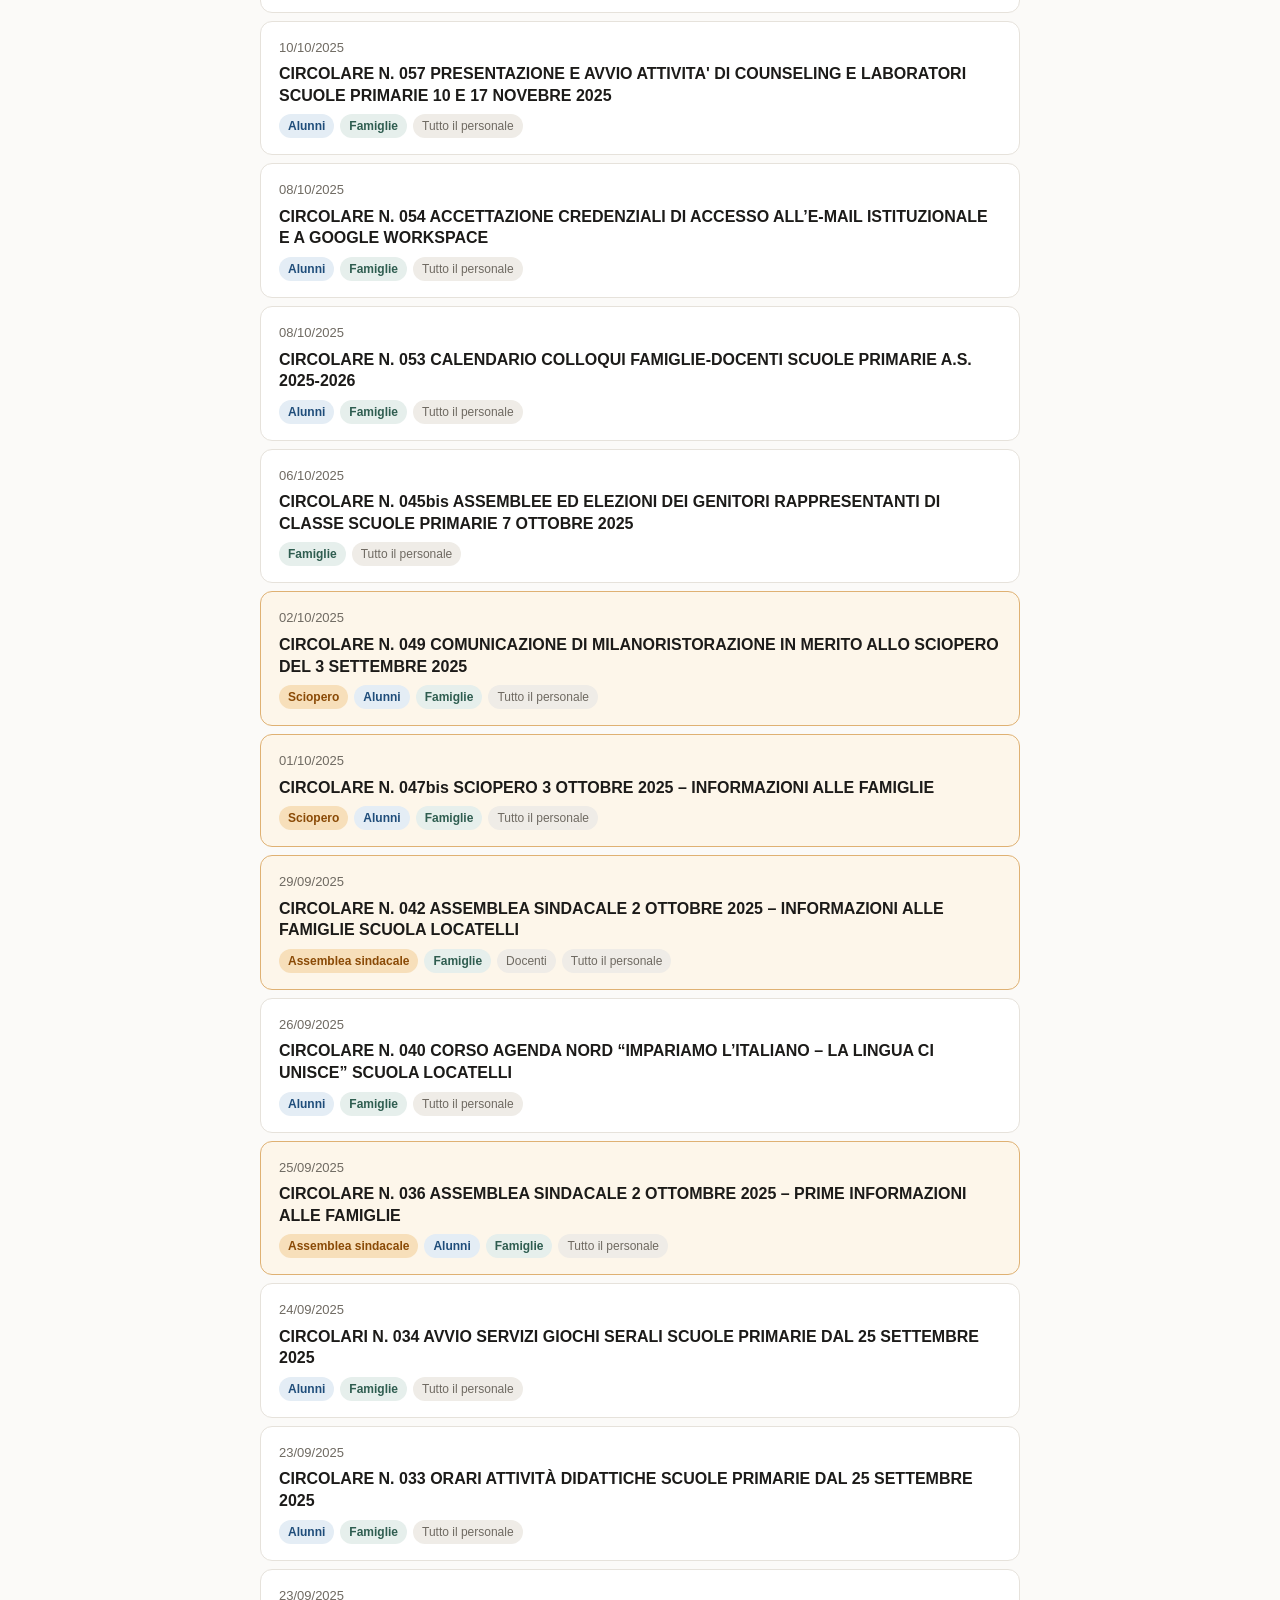
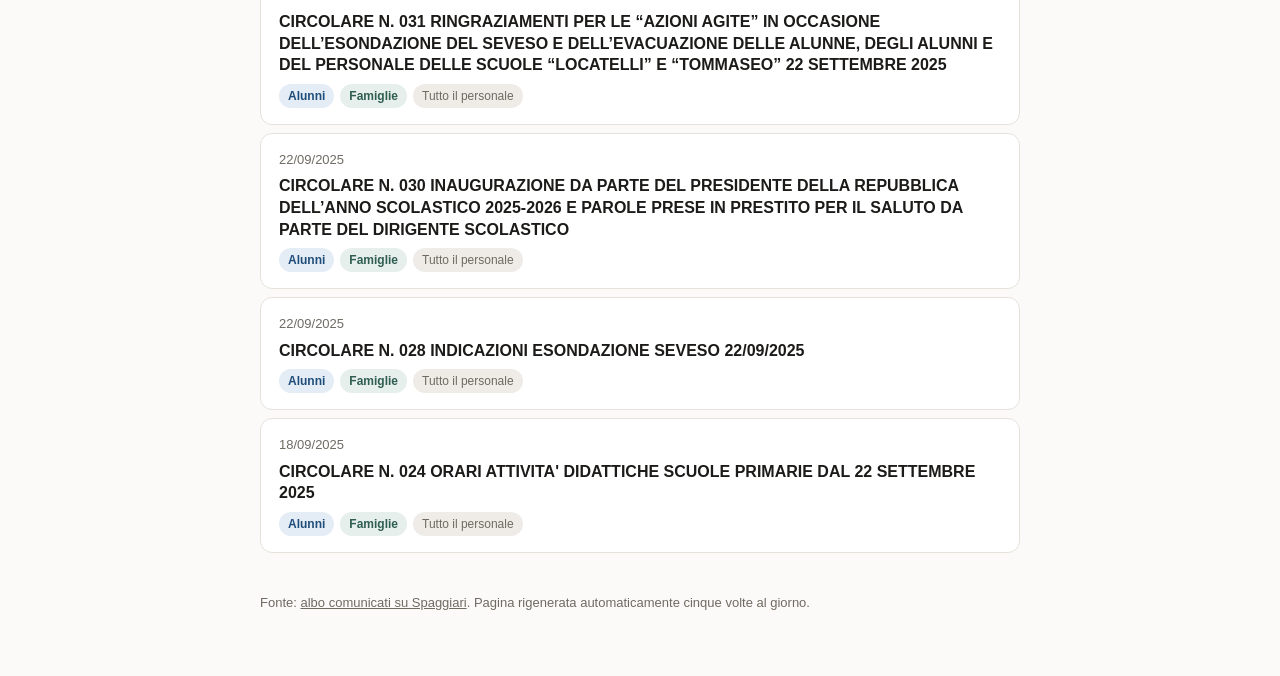
==== commit 4e6d8773: "circolari: aggiornamento automatico" ====
--- a/circolari/index.html
+++ b/circolari/index.html
@@ -92,7 +92,7 @@
 <div class="wrap">
   <header>
     <h1>Circolari — Famiglie e Alunni</h1>
-    <p class="sub">IC Locatelli-Quasimodo · 109 documenti · aggiornato 23/11/2026 alle 17:00</p>
+    <p class="sub">IC Locatelli-Quasimodo · 109 documenti · aggiornato 23/11/2026 alle 21:04</p>
   </header>
 
   <div class="filtri" role="group" aria-label="Filtra per categoria">
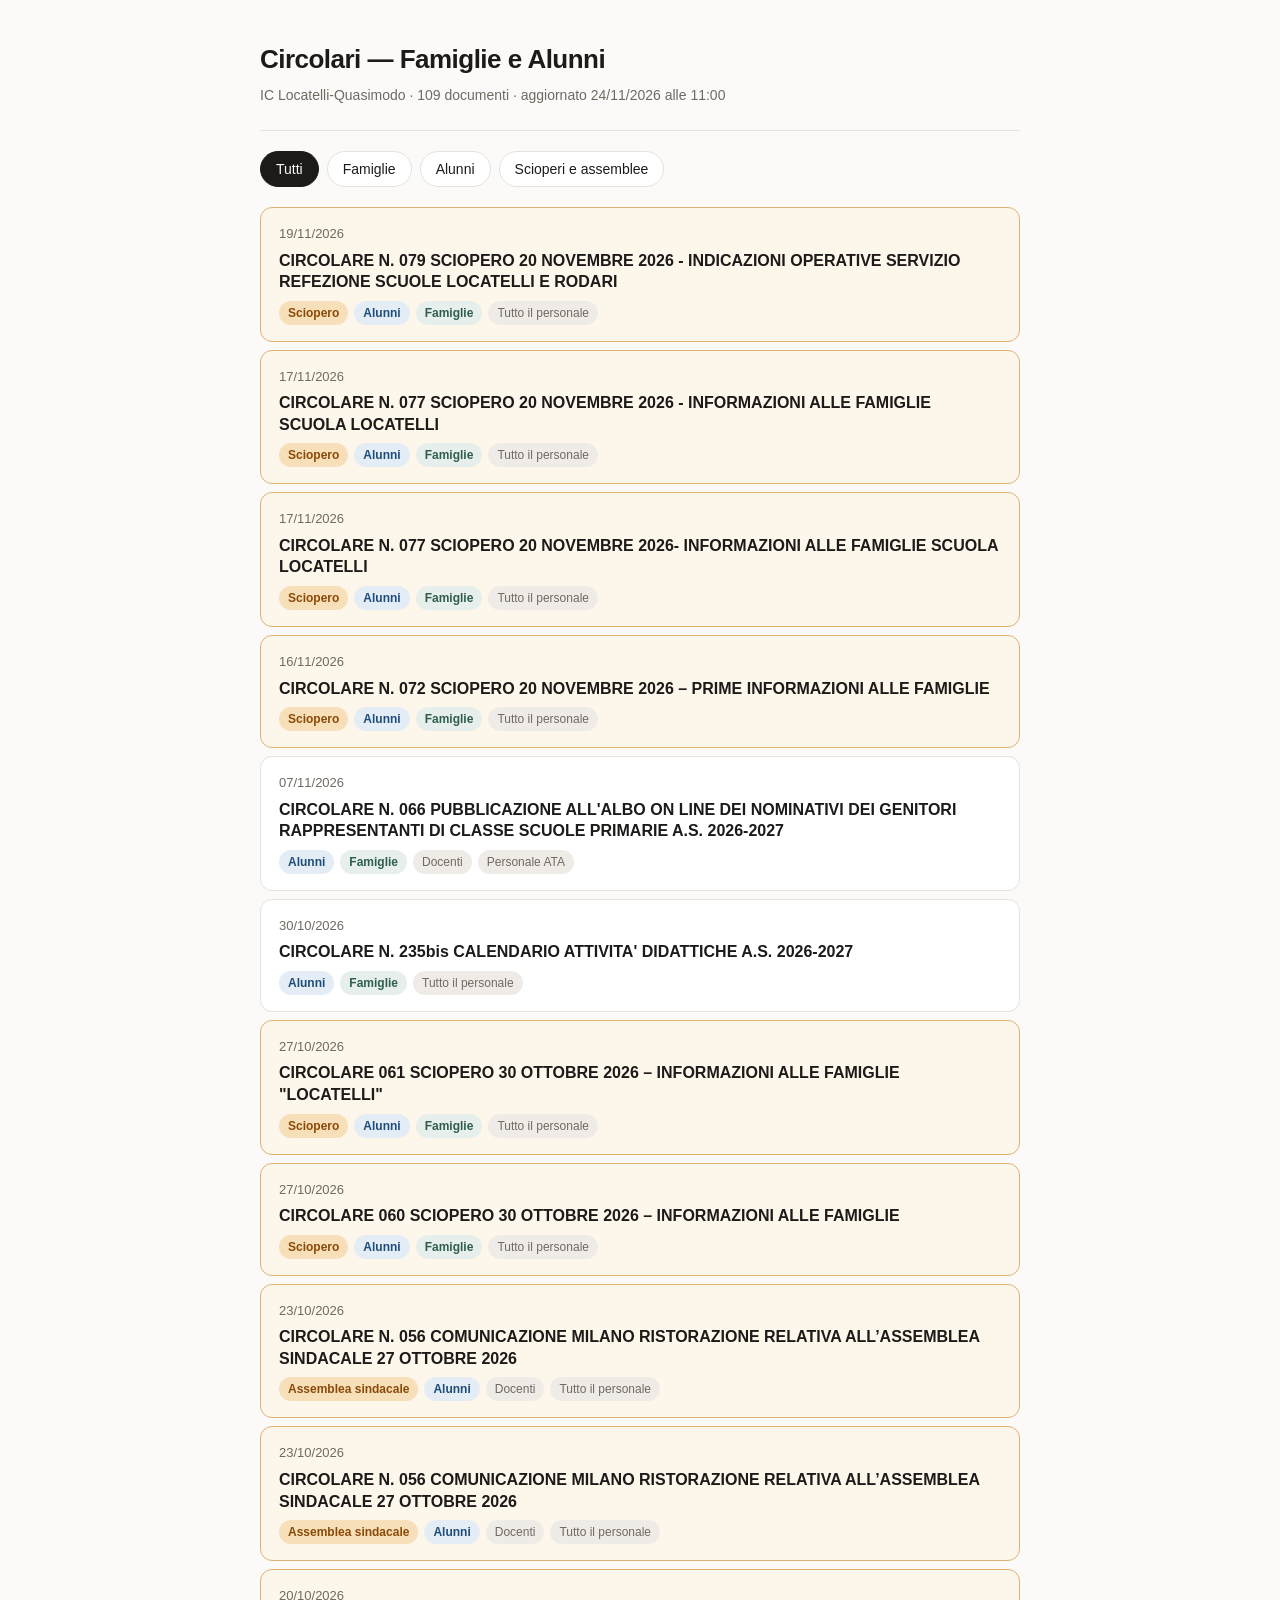
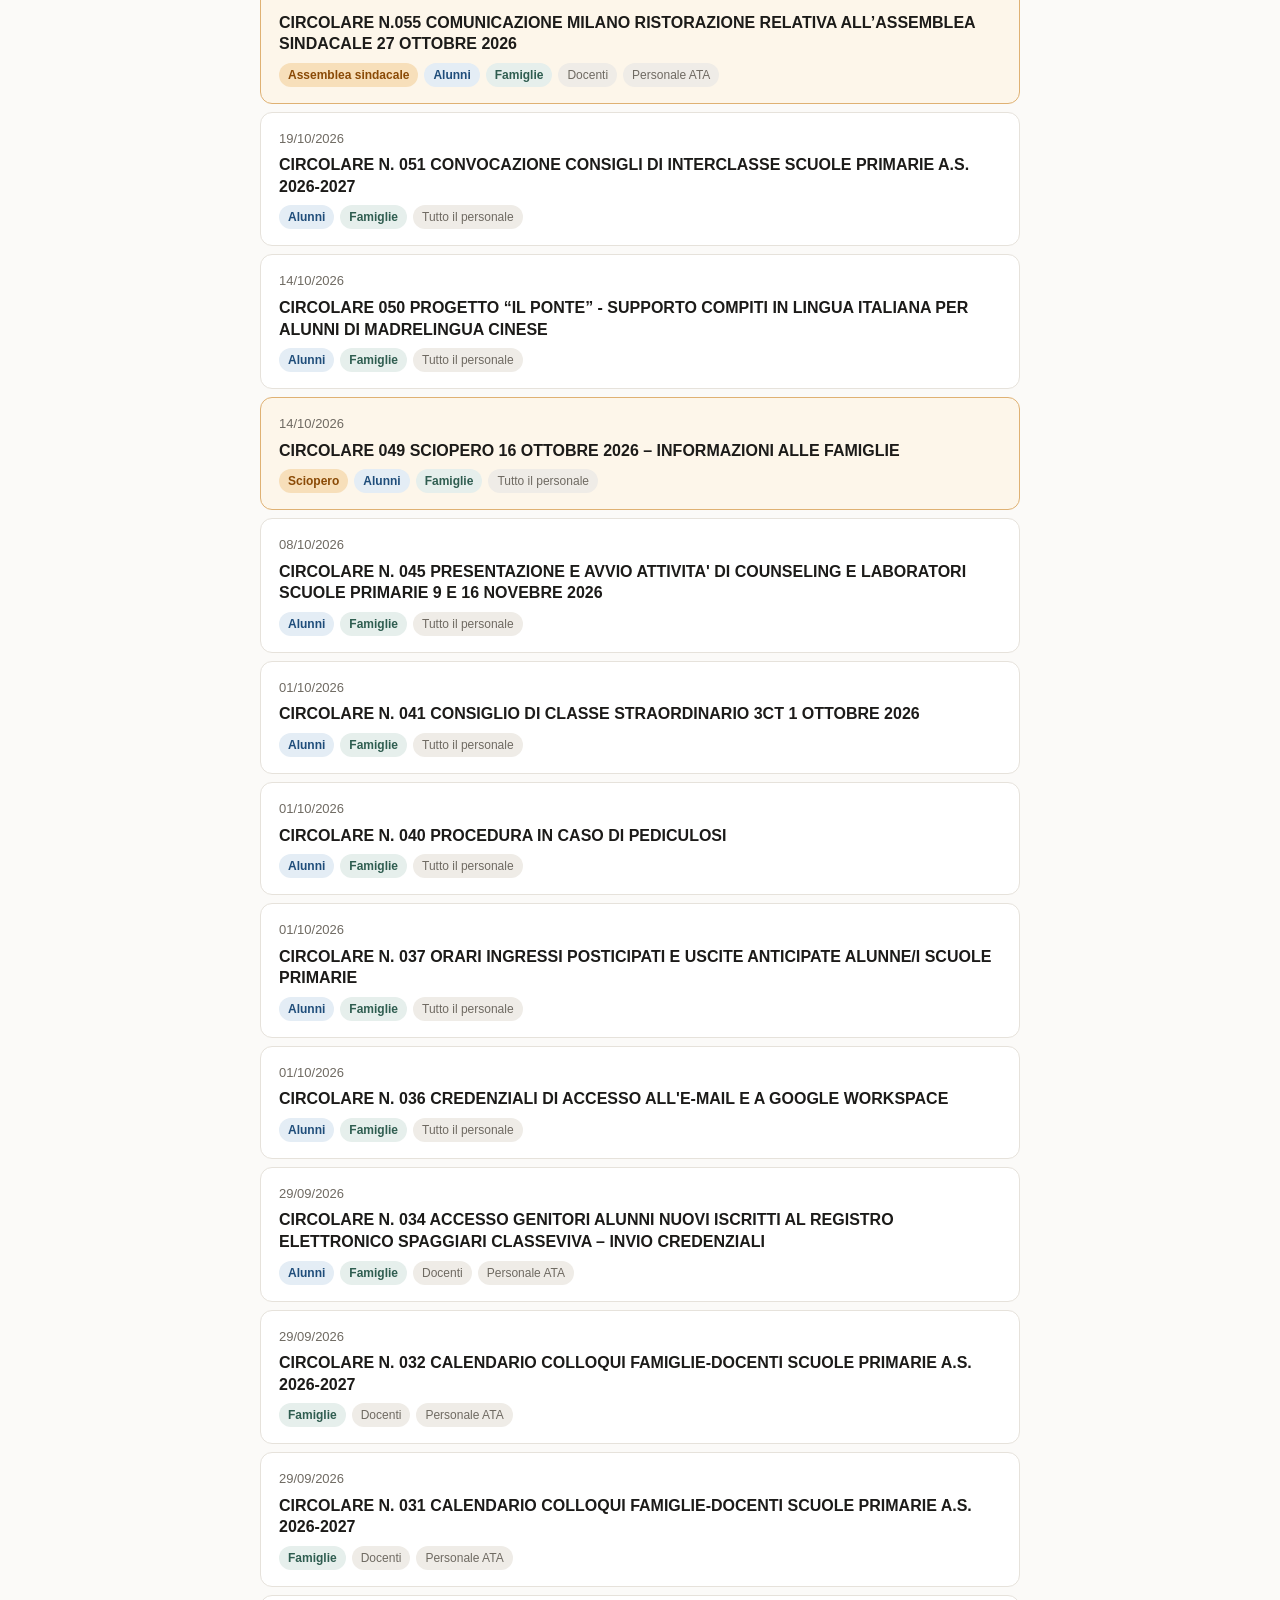
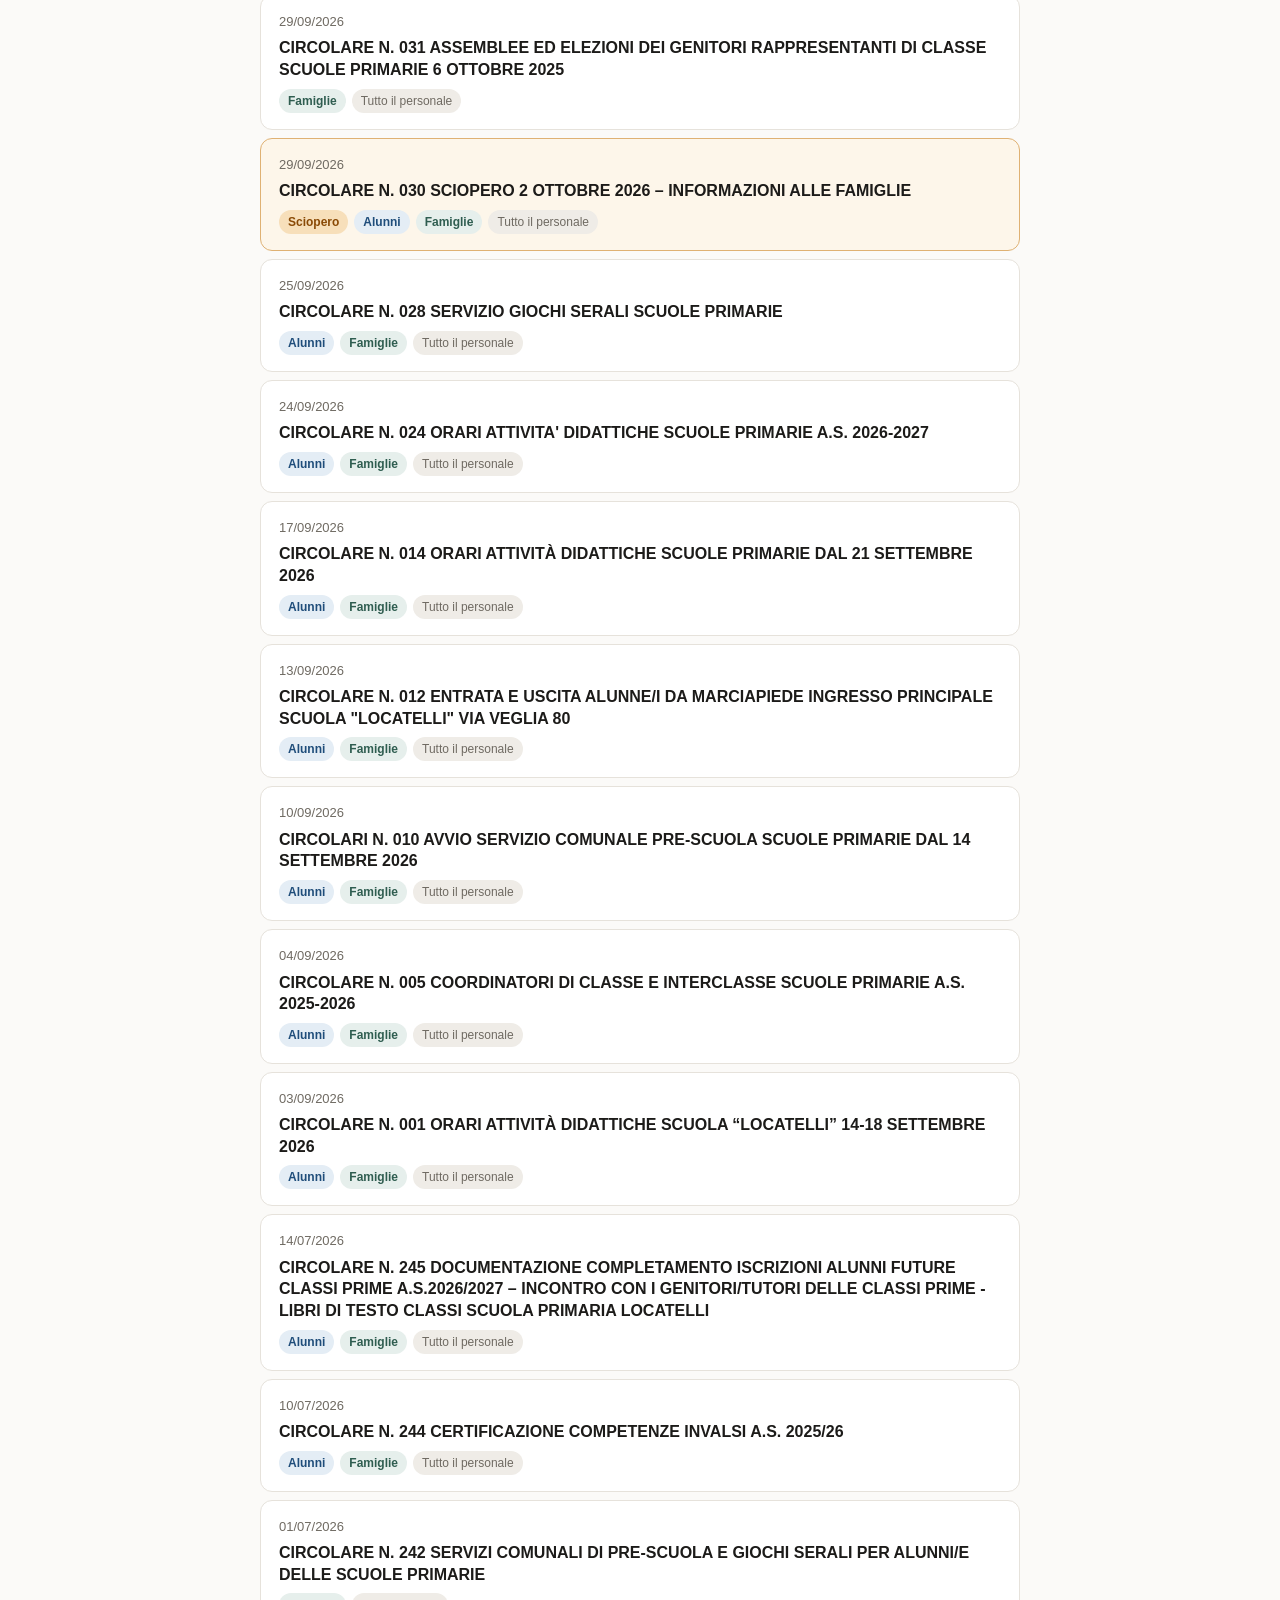
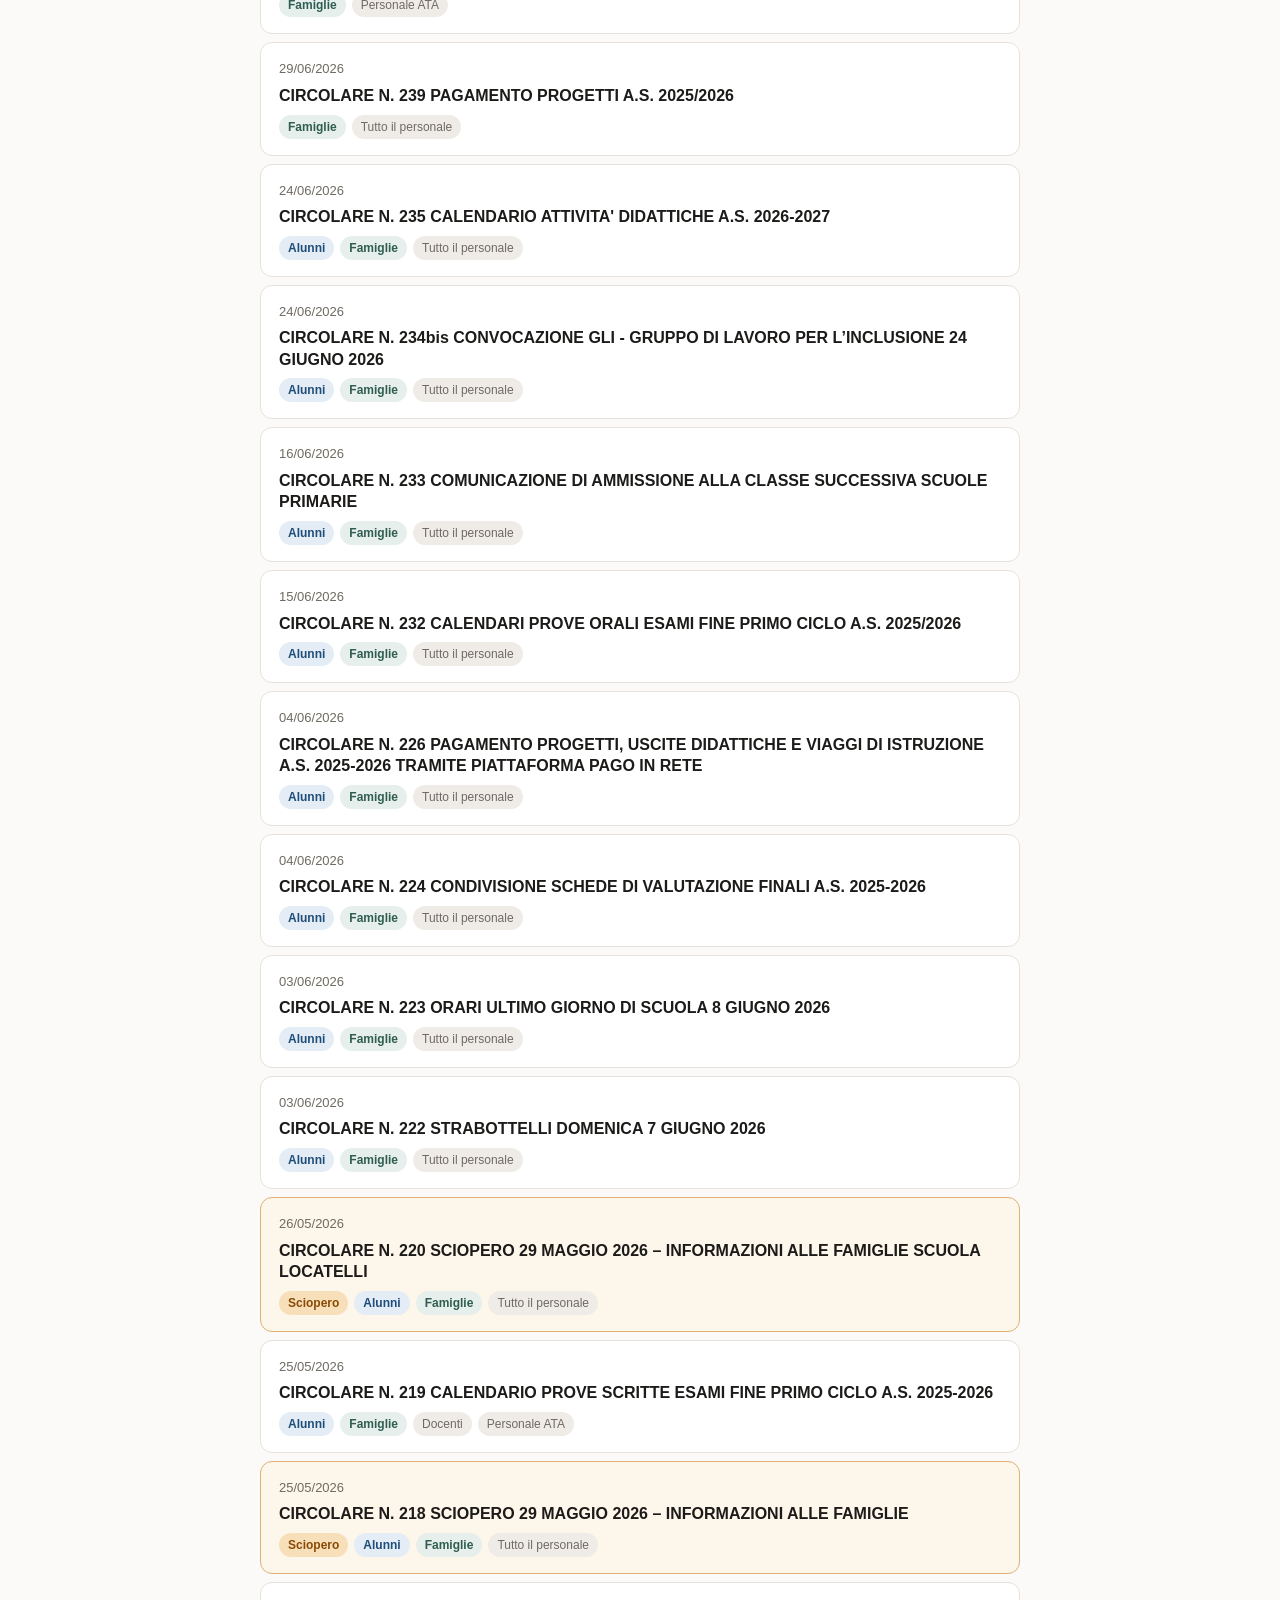
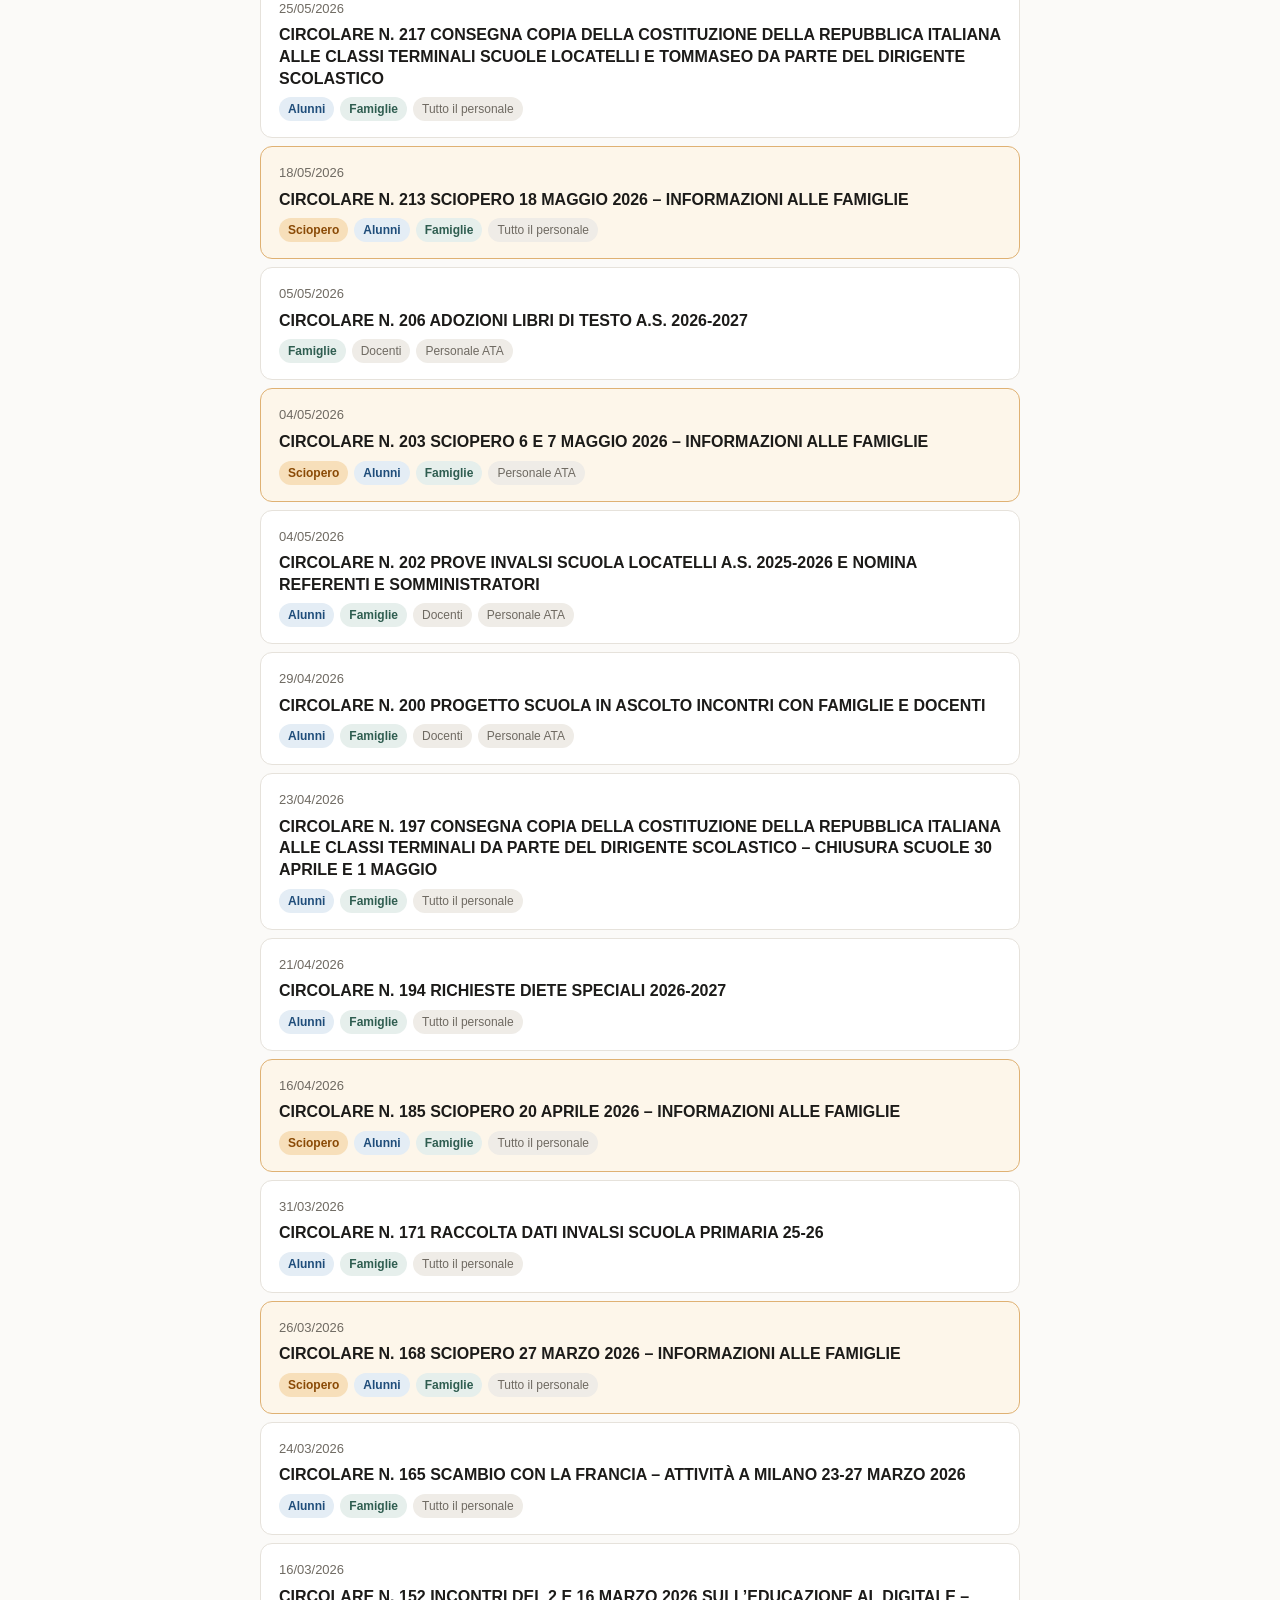
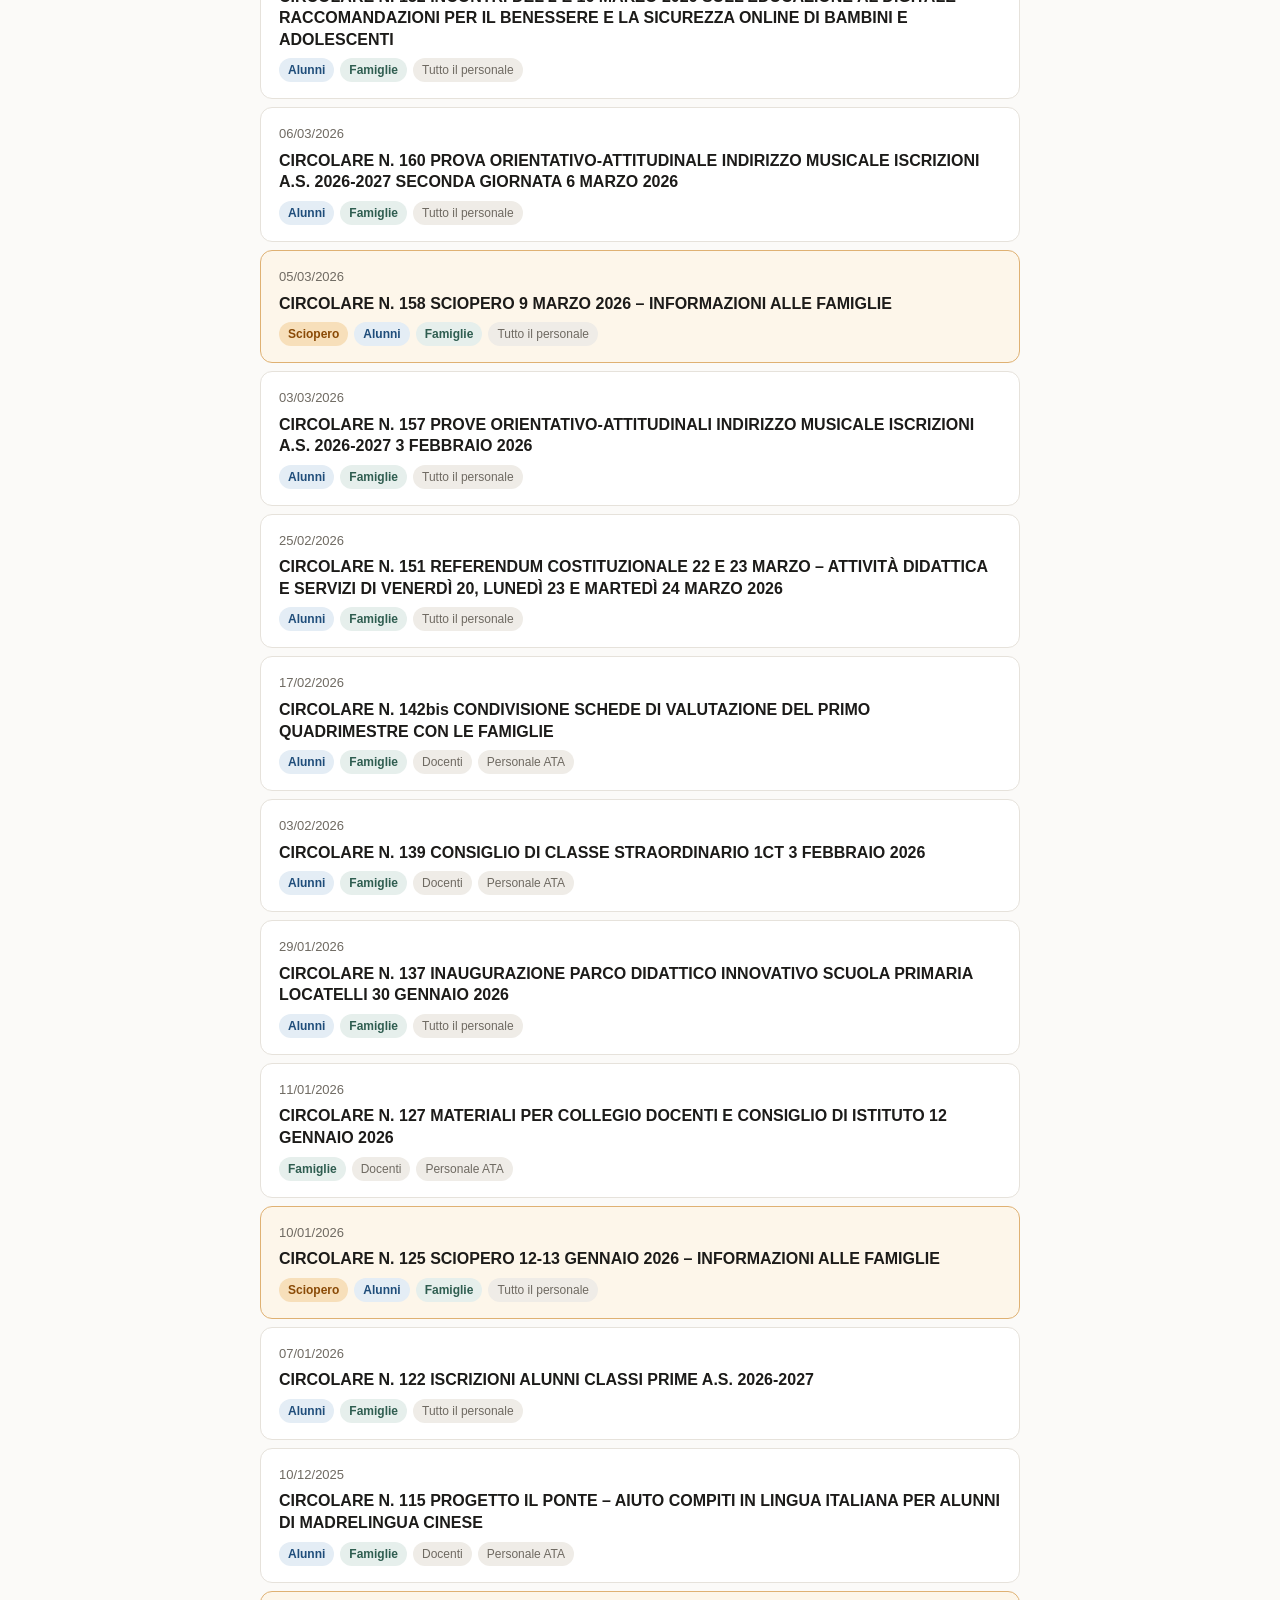
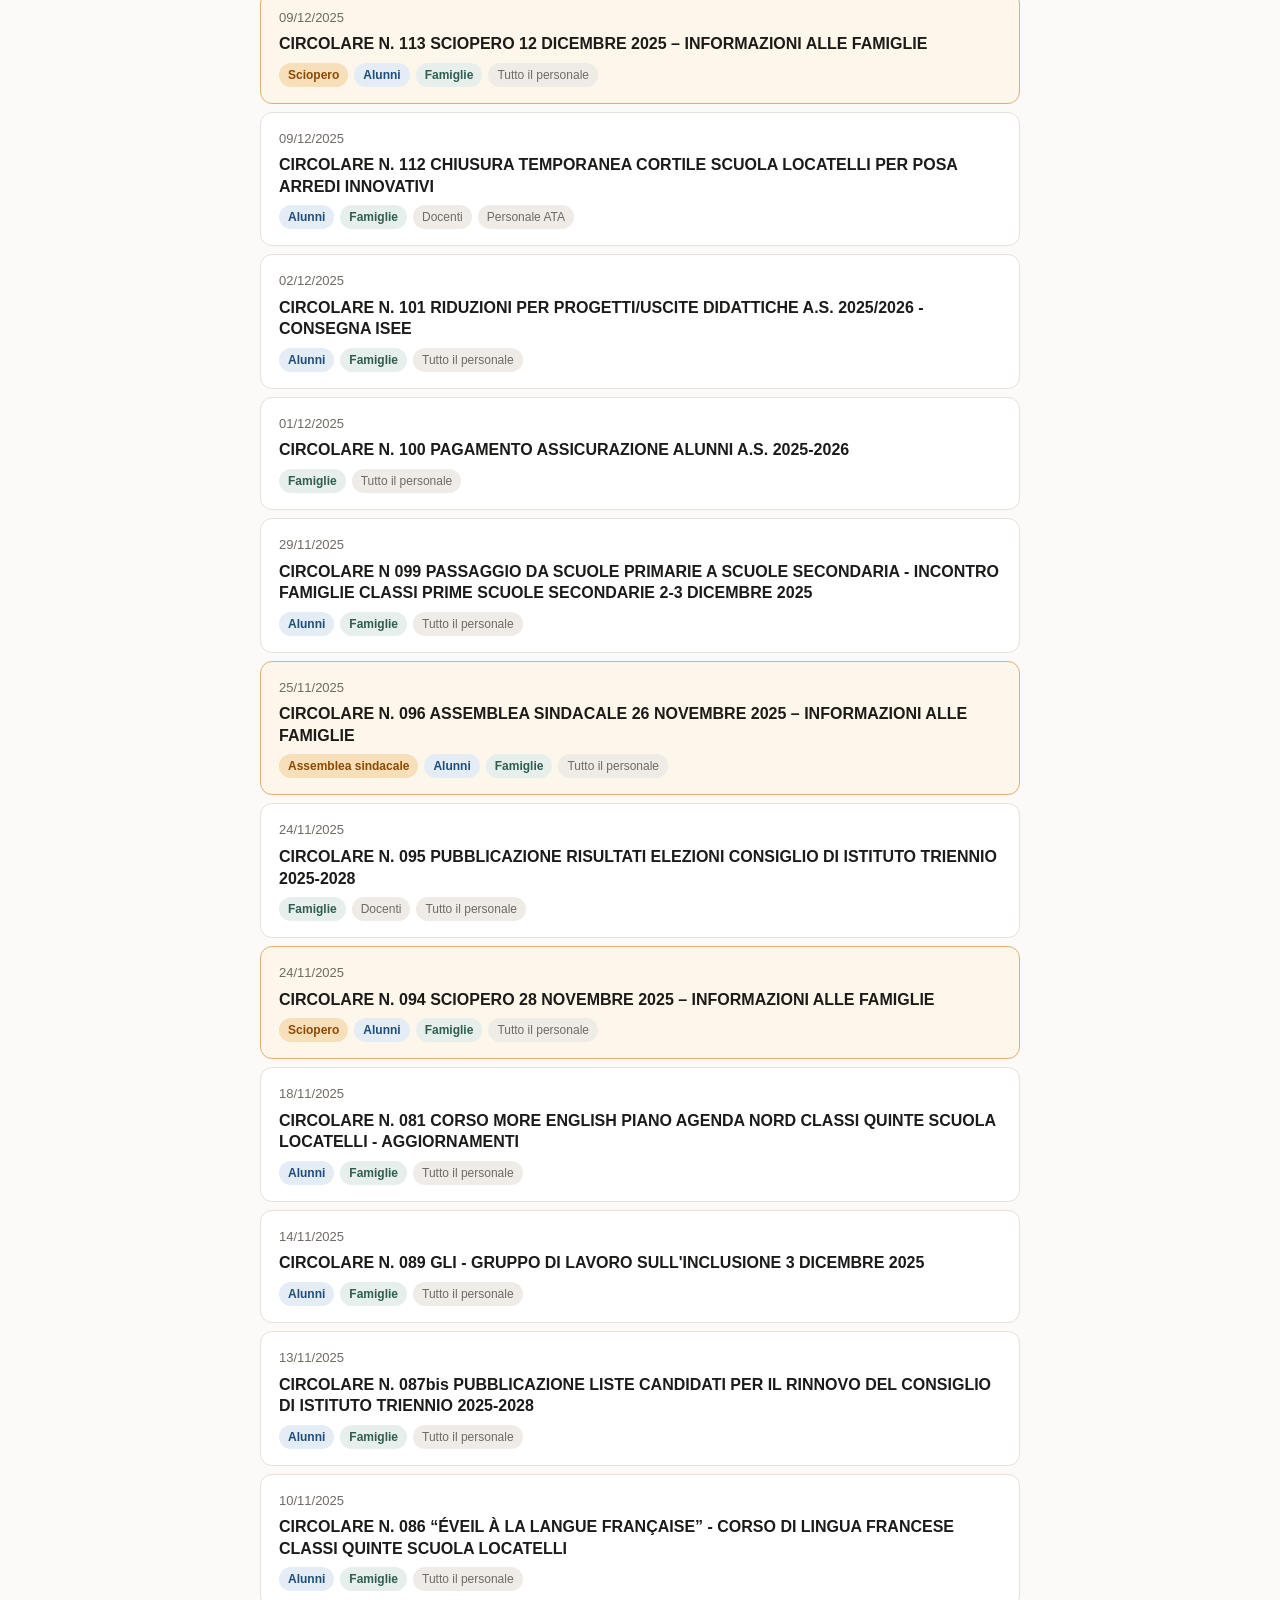
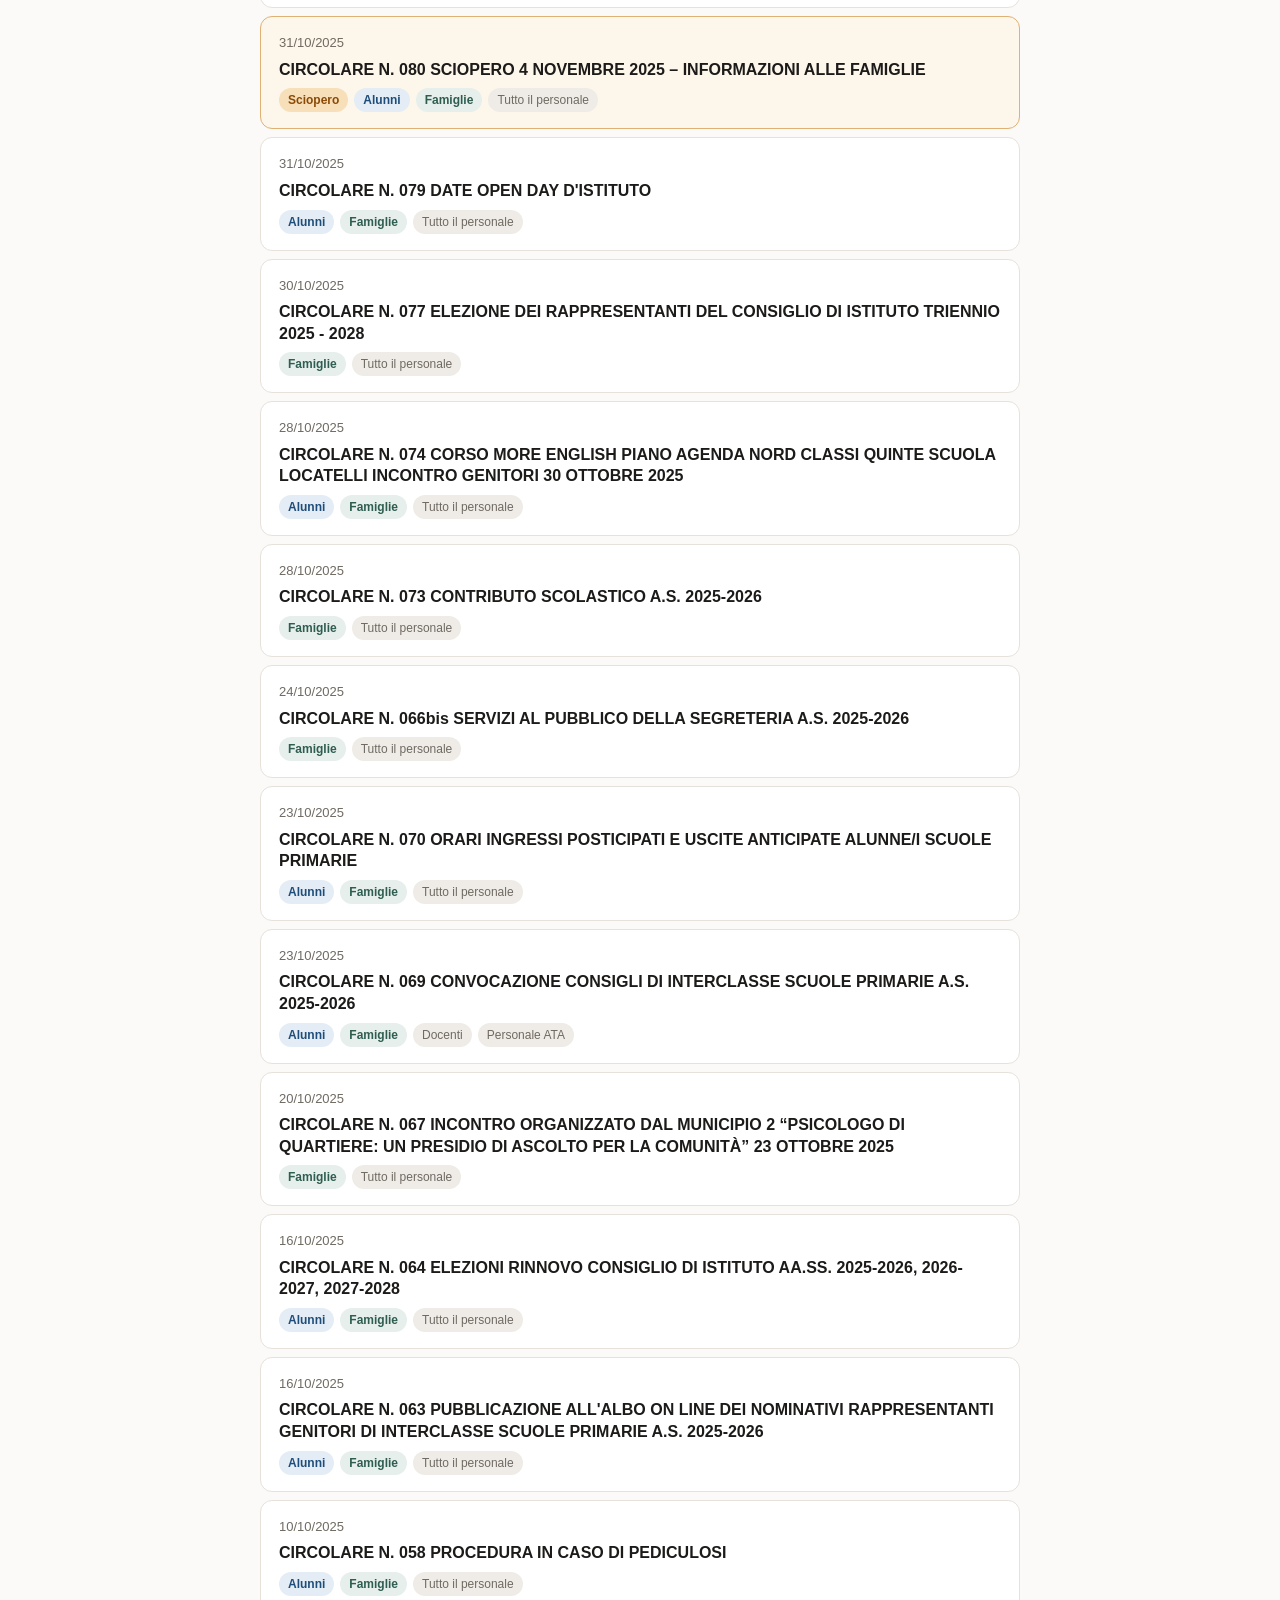
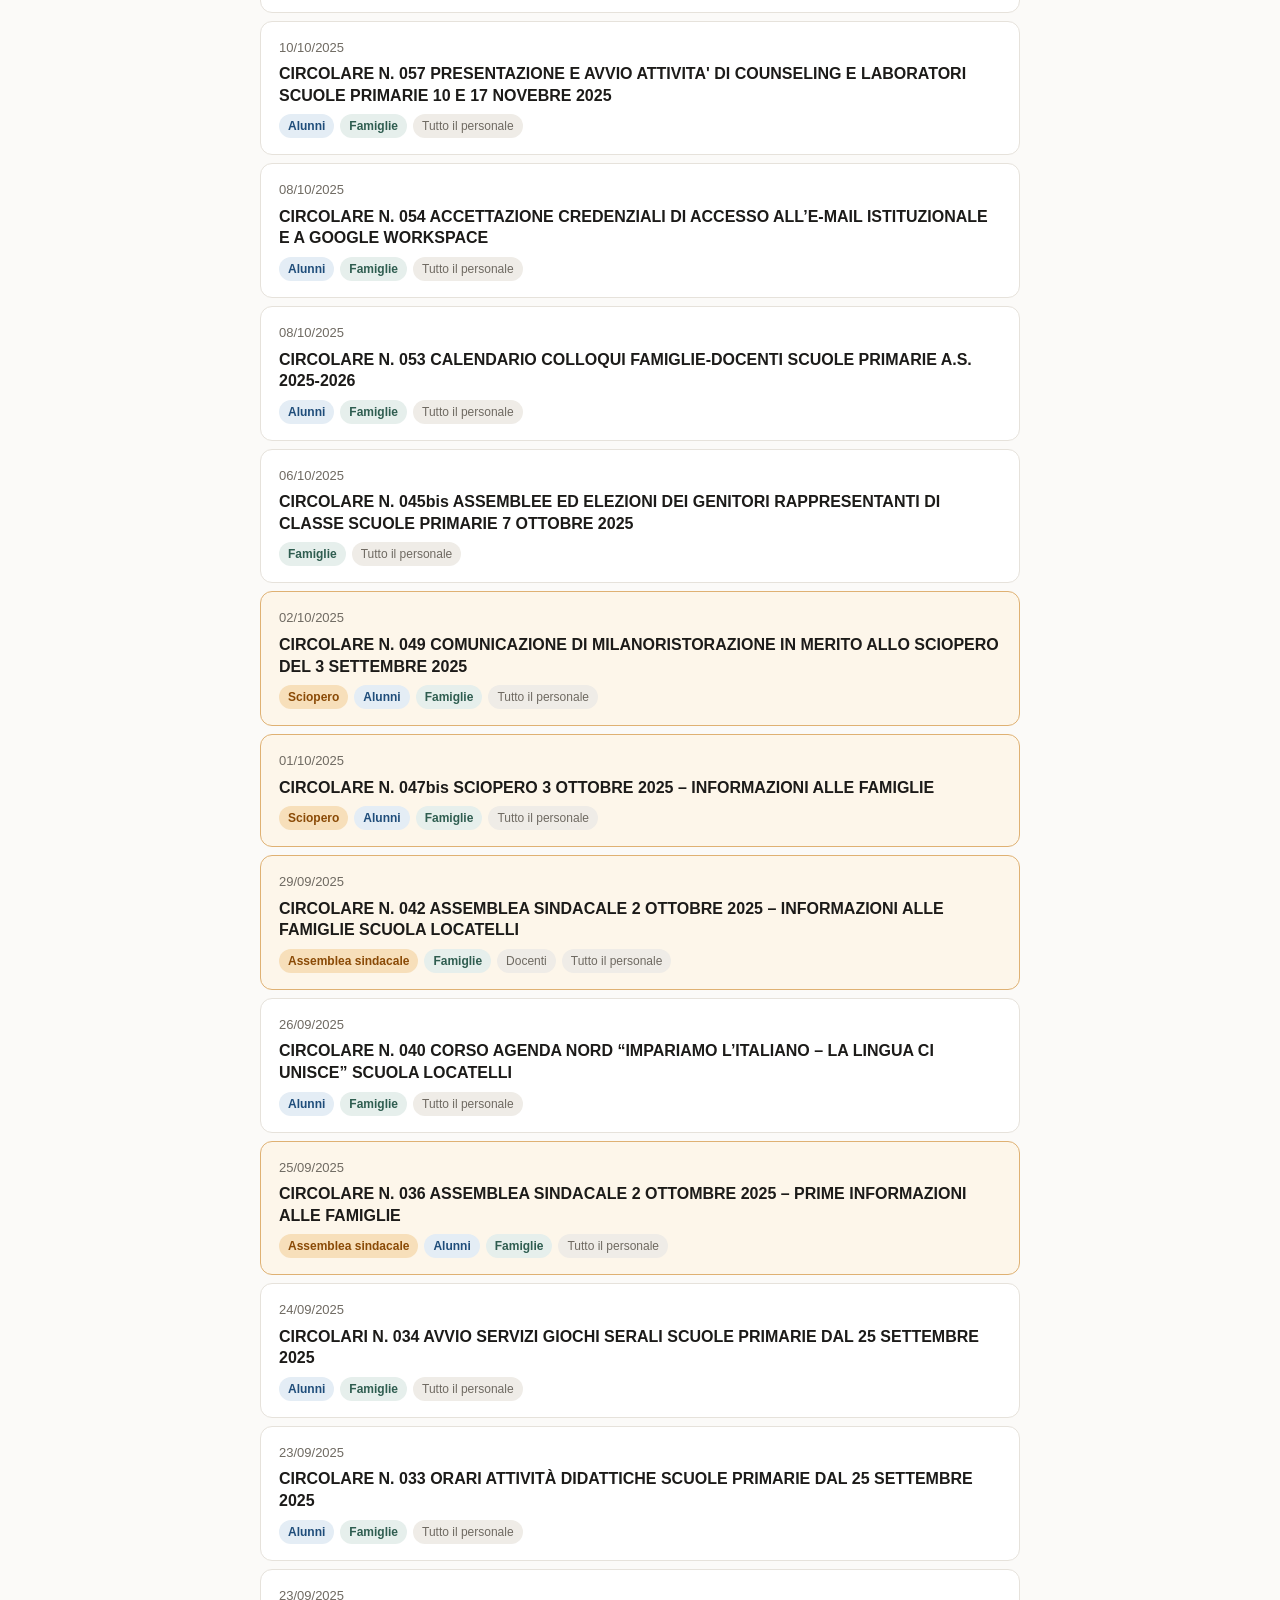
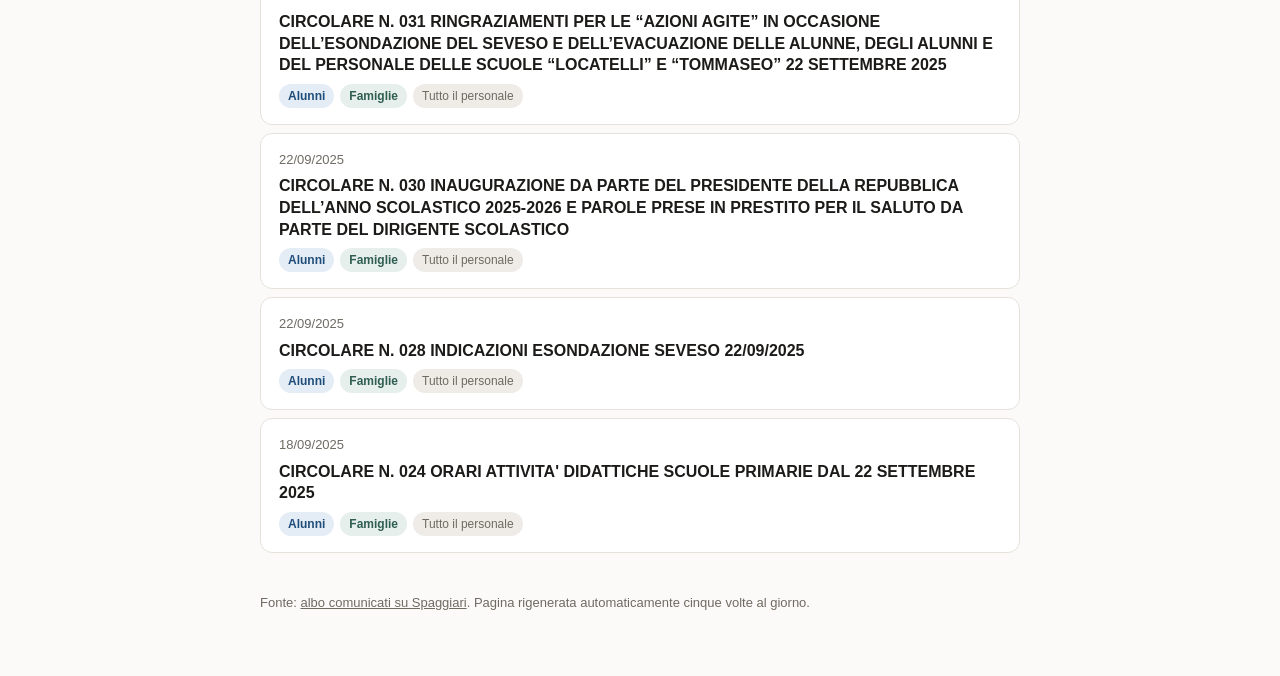
==== commit 93a89fca: "circolari: aggiornamento automatico" ====
--- a/circolari/index.html
+++ b/circolari/index.html
@@ -92,7 +92,7 @@
 <div class="wrap">
   <header>
     <h1>Circolari — Famiglie e Alunni</h1>
-    <p class="sub">IC Locatelli-Quasimodo · 109 documenti · aggiornato 23/11/2026 alle 21:04</p>
+    <p class="sub">IC Locatelli-Quasimodo · 109 documenti · aggiornato 24/11/2026 alle 11:00</p>
   </header>
 
   <div class="filtri" role="group" aria-label="Filtra per categoria">
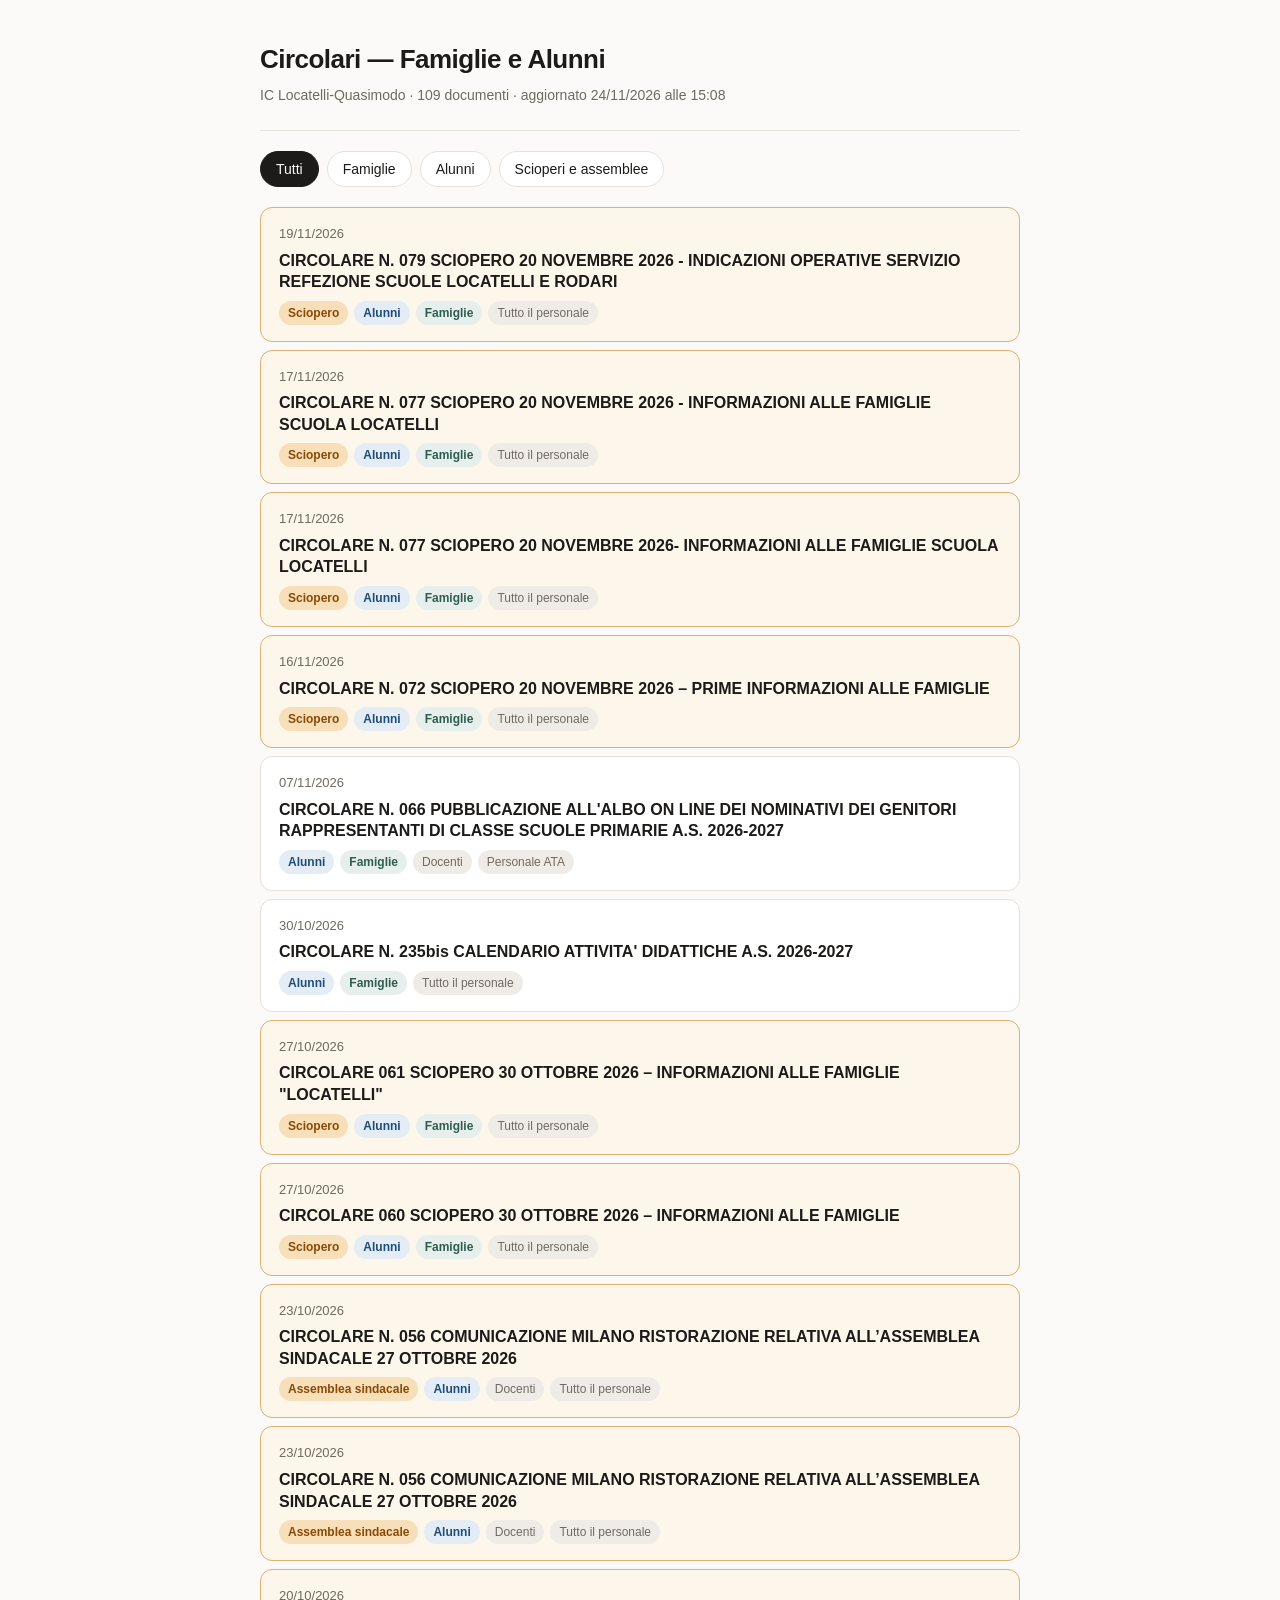
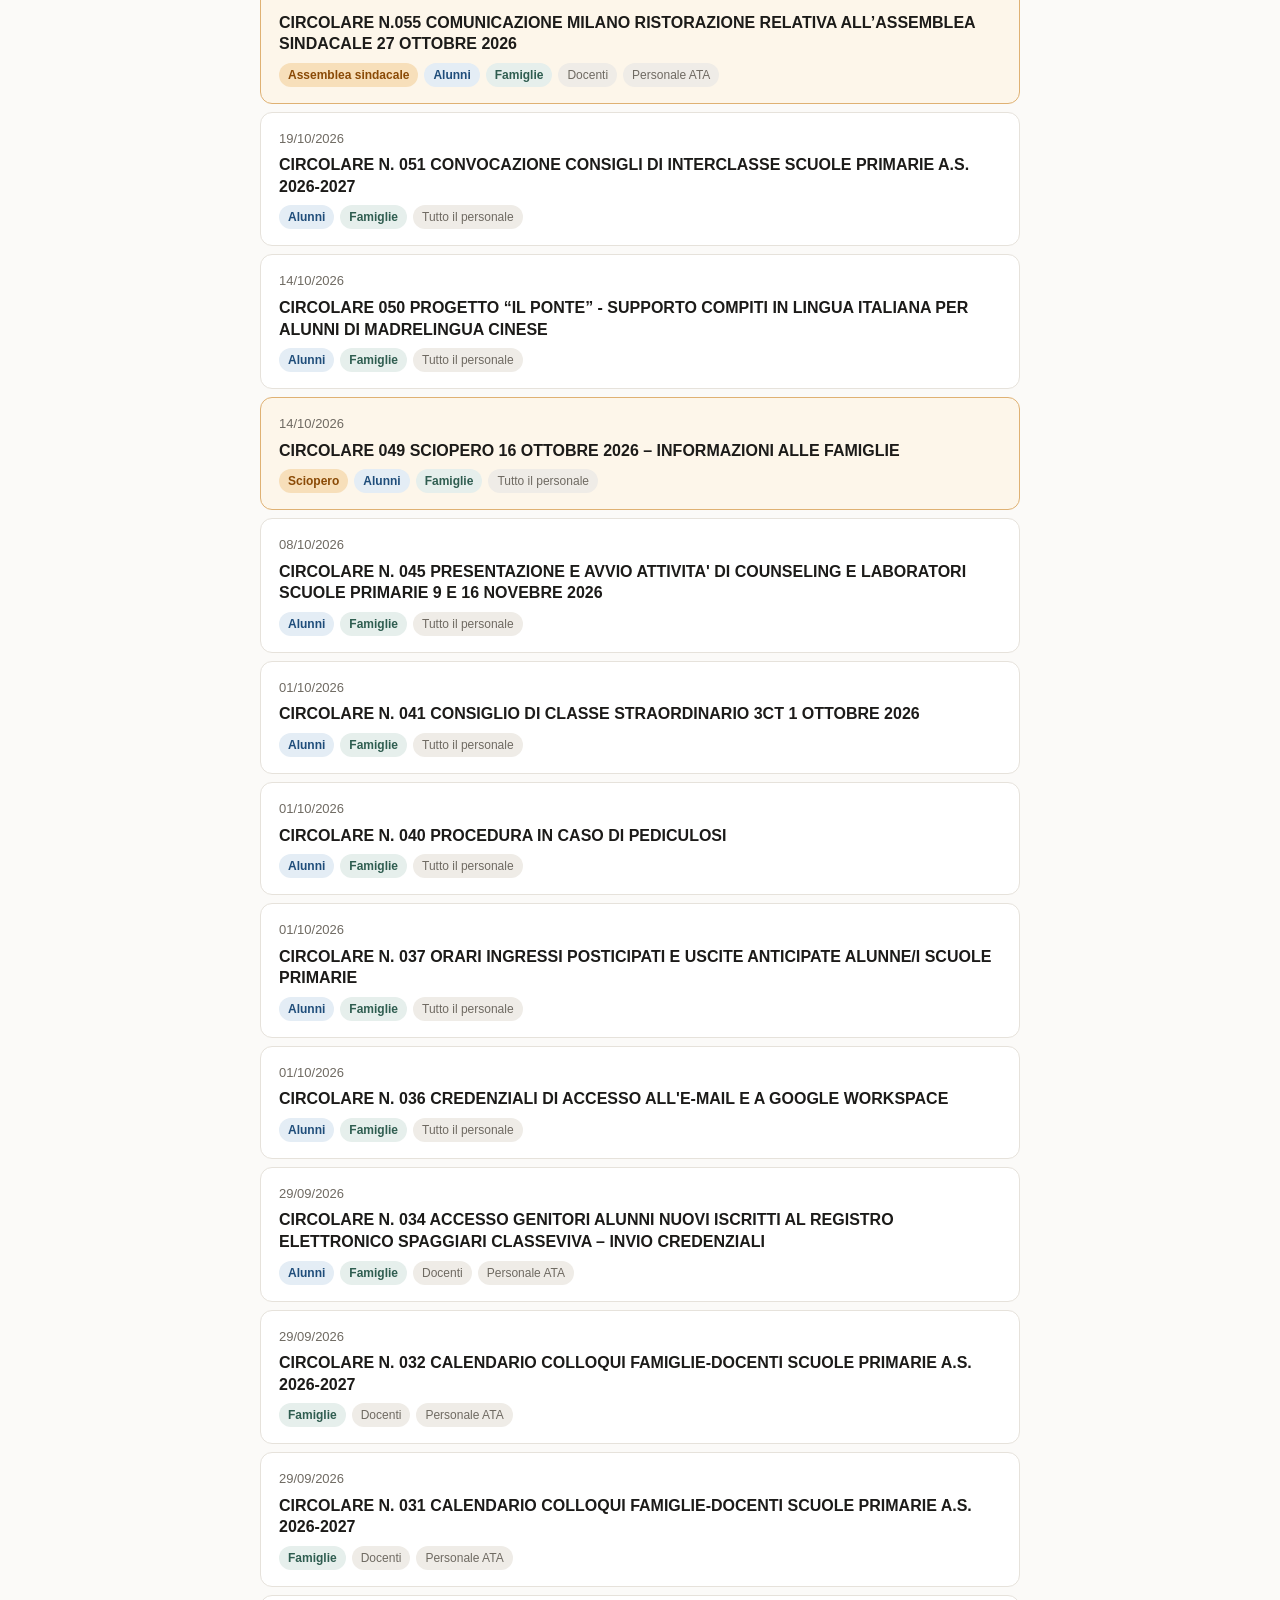
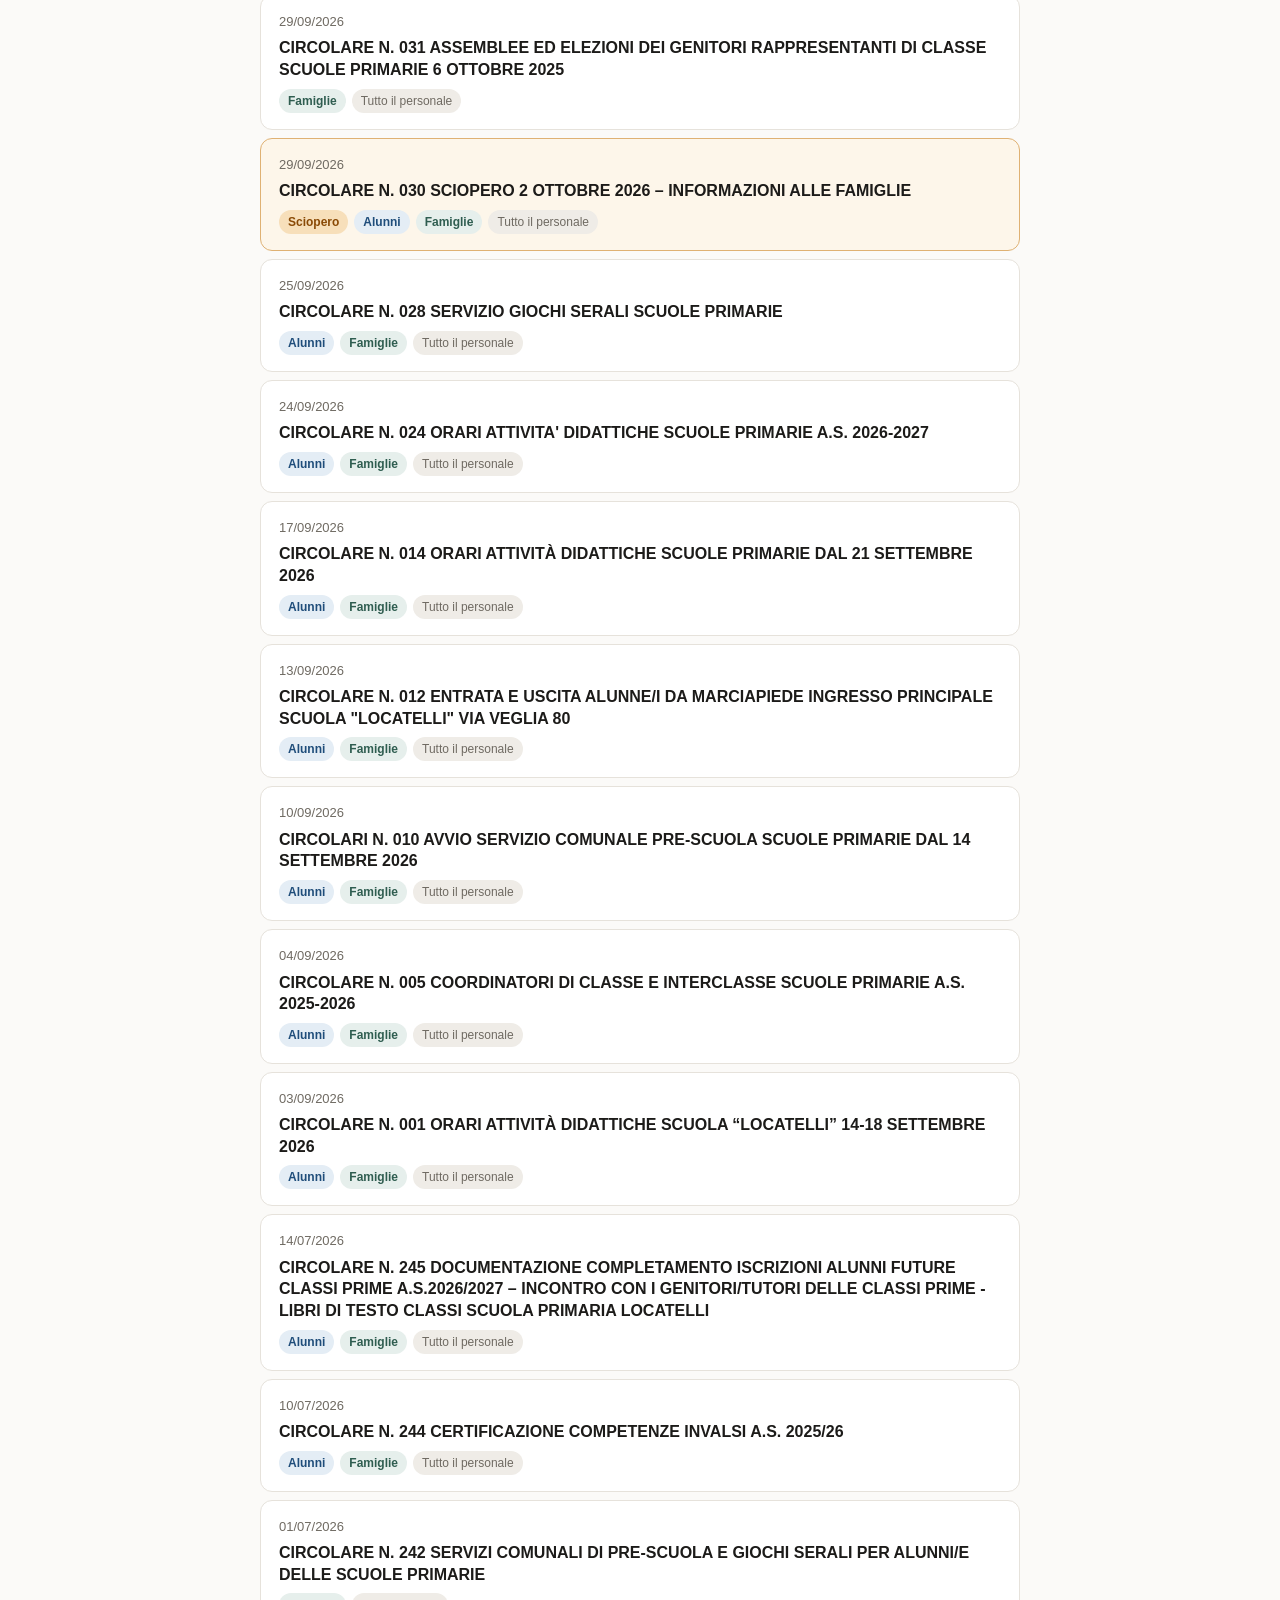
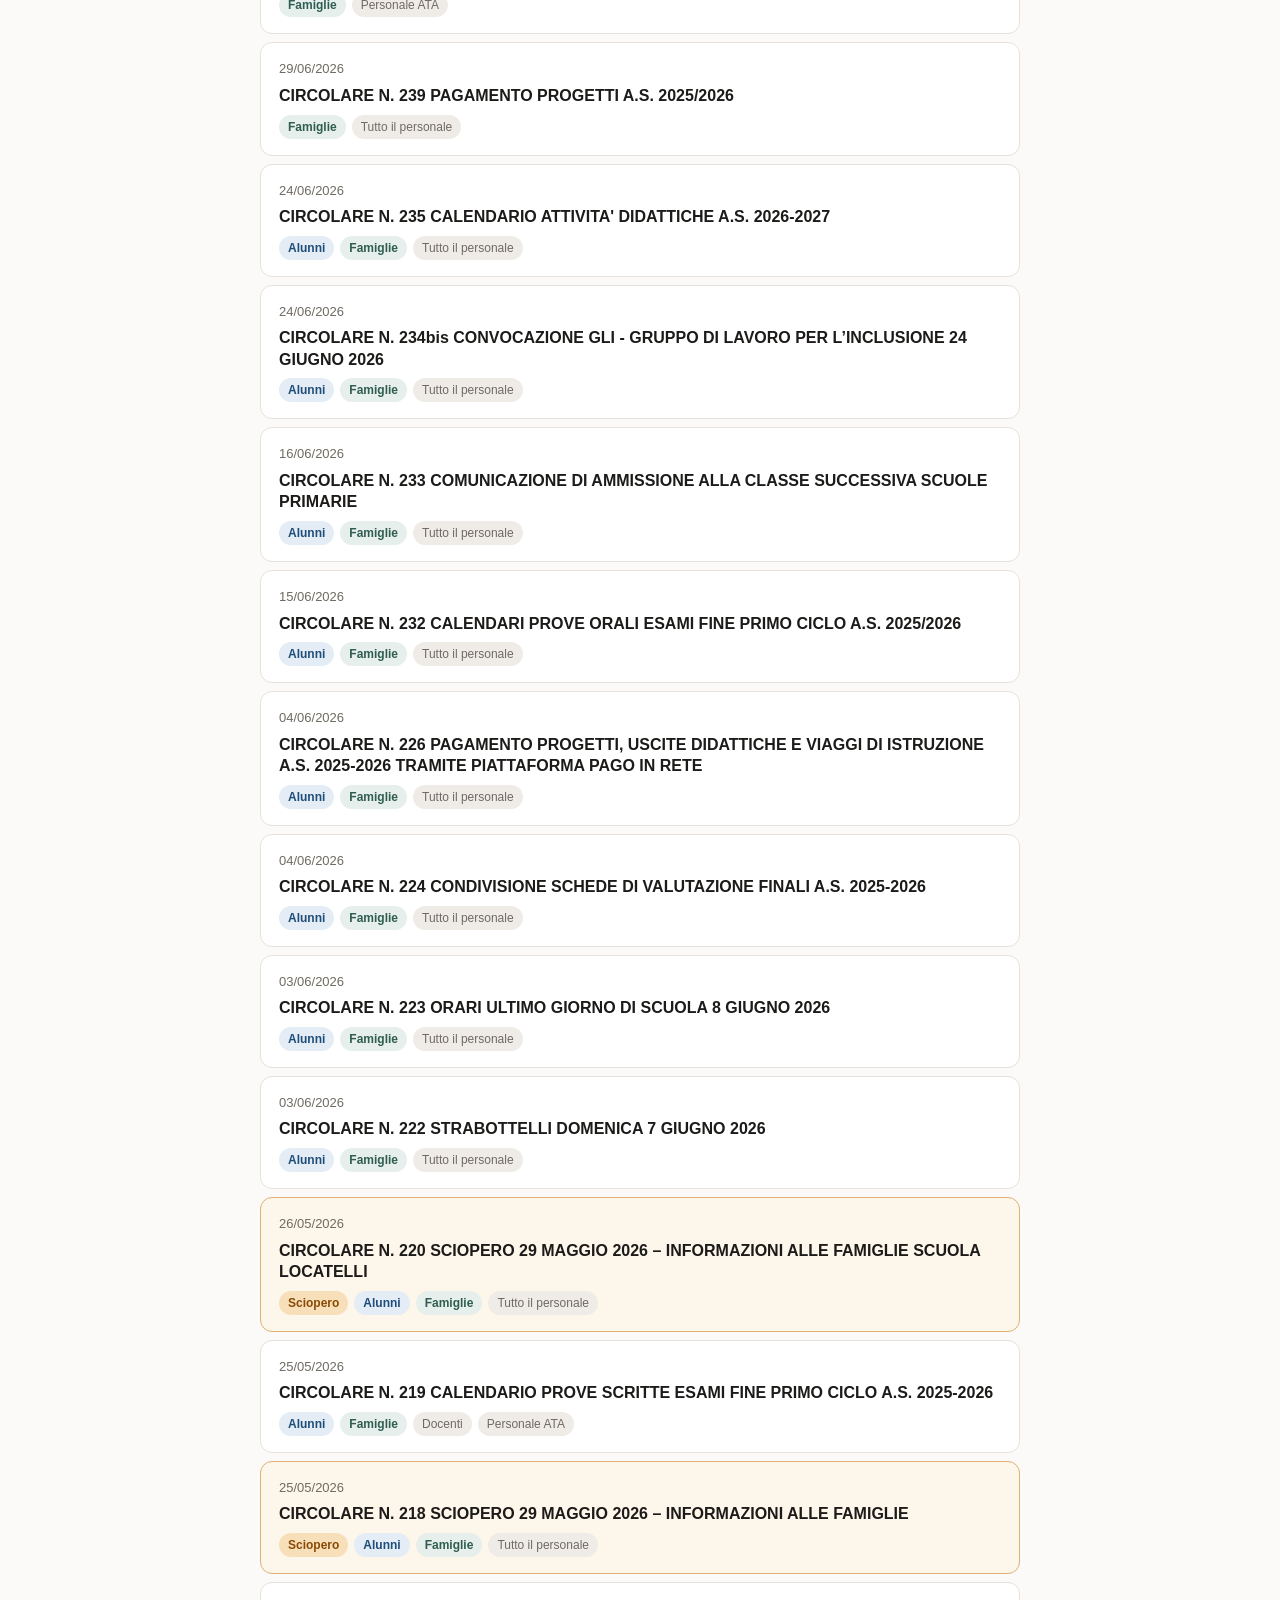
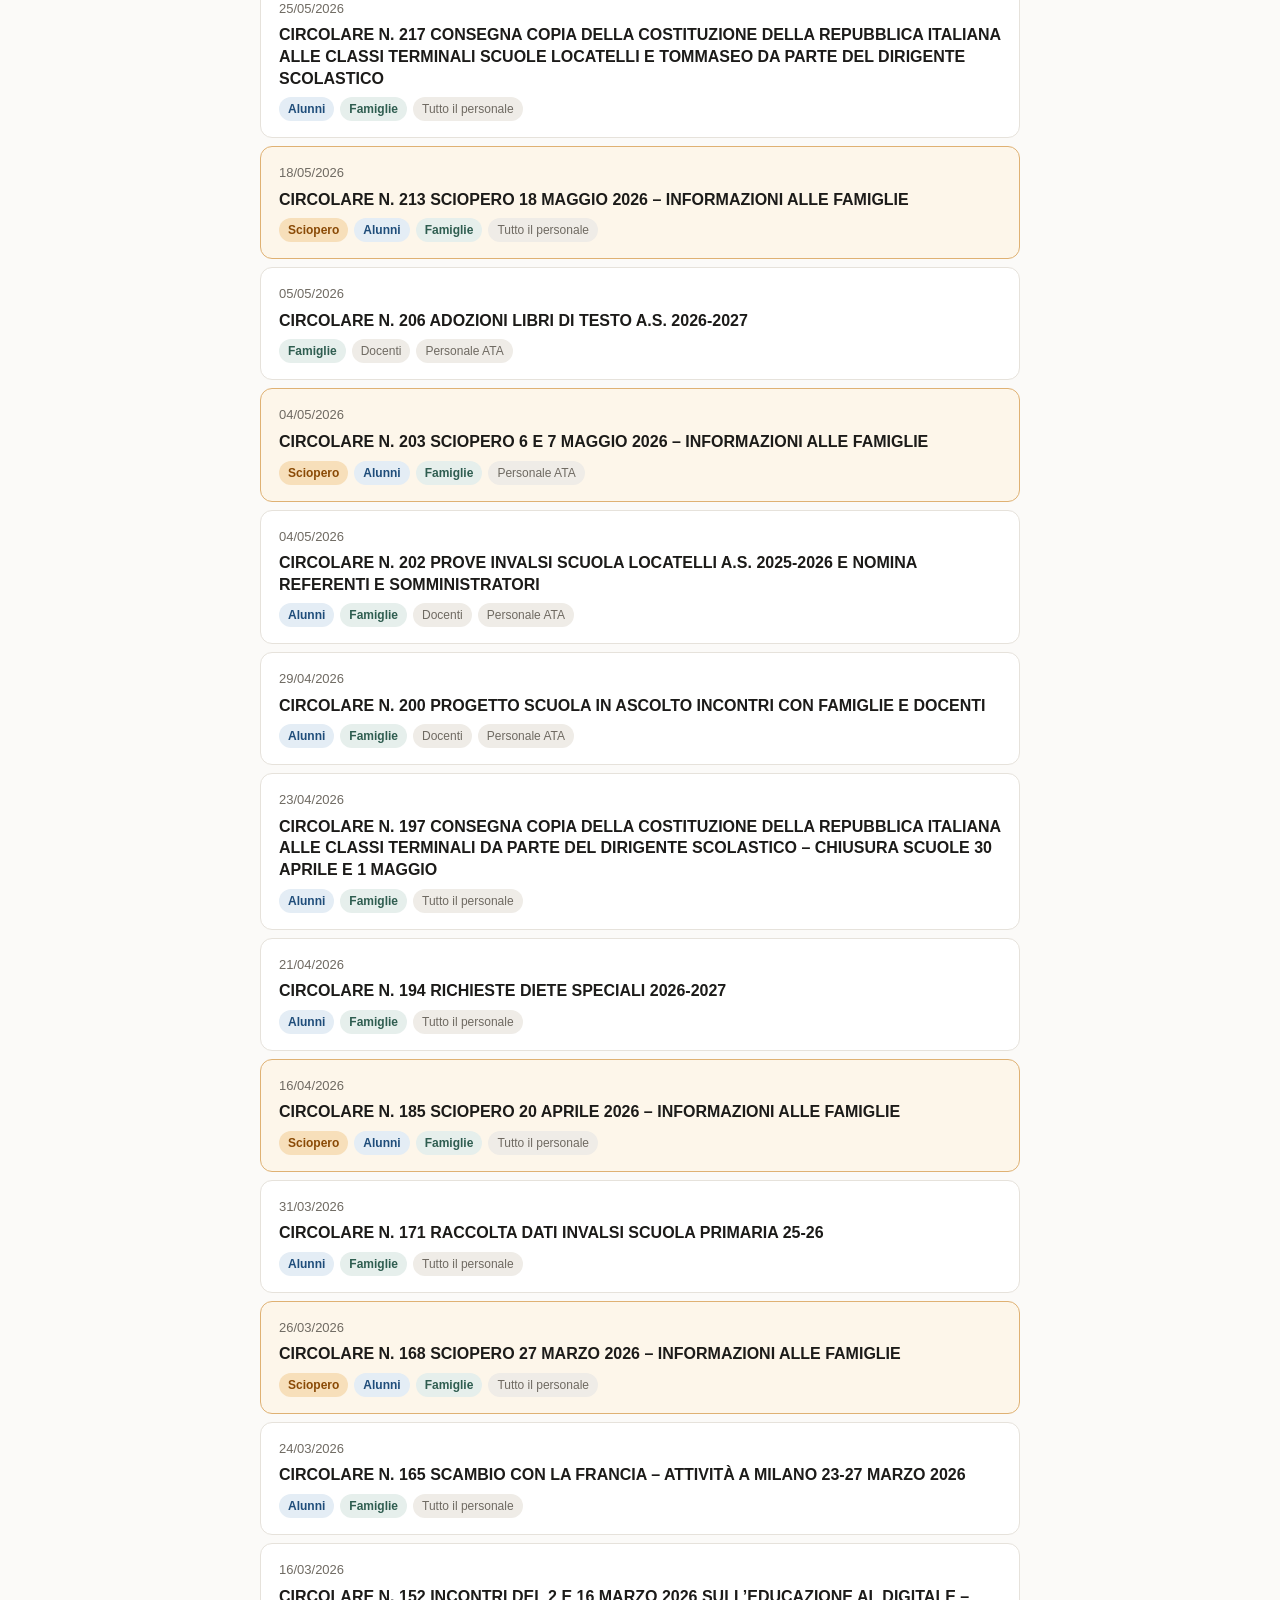
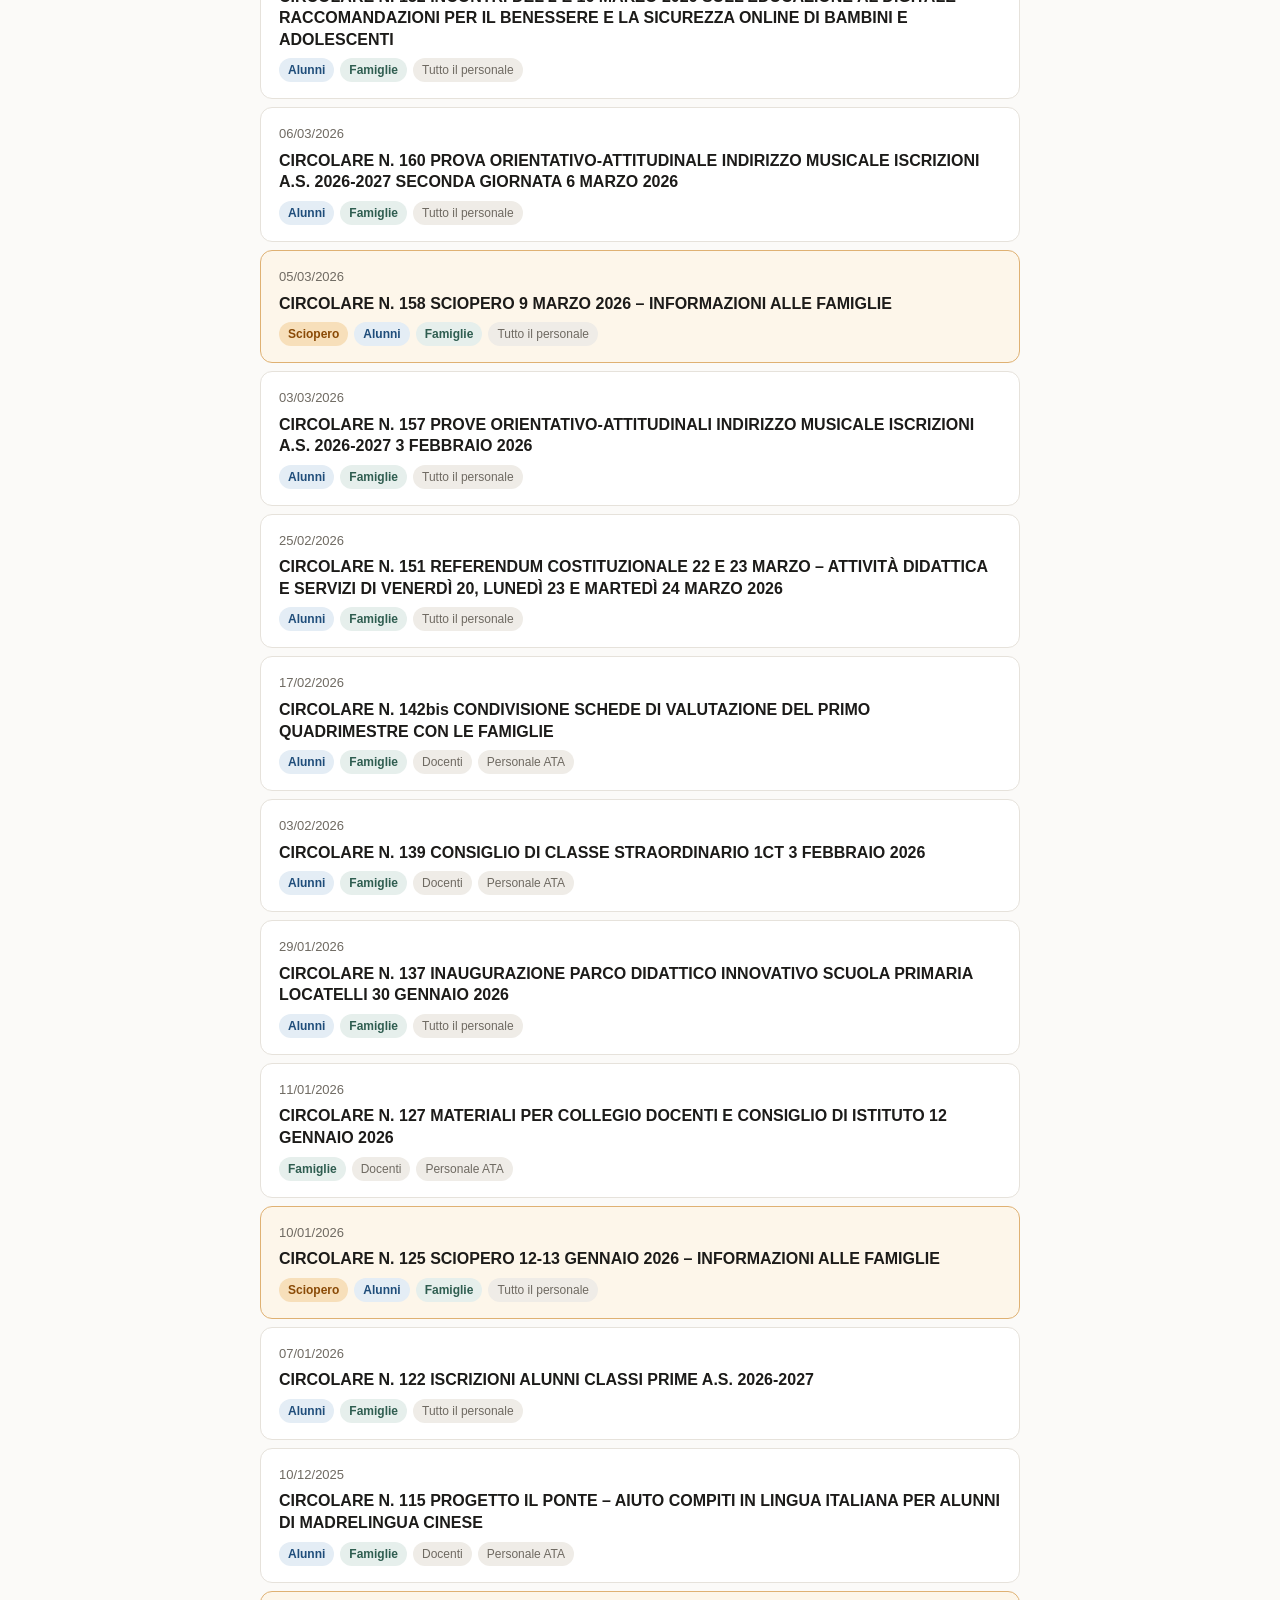
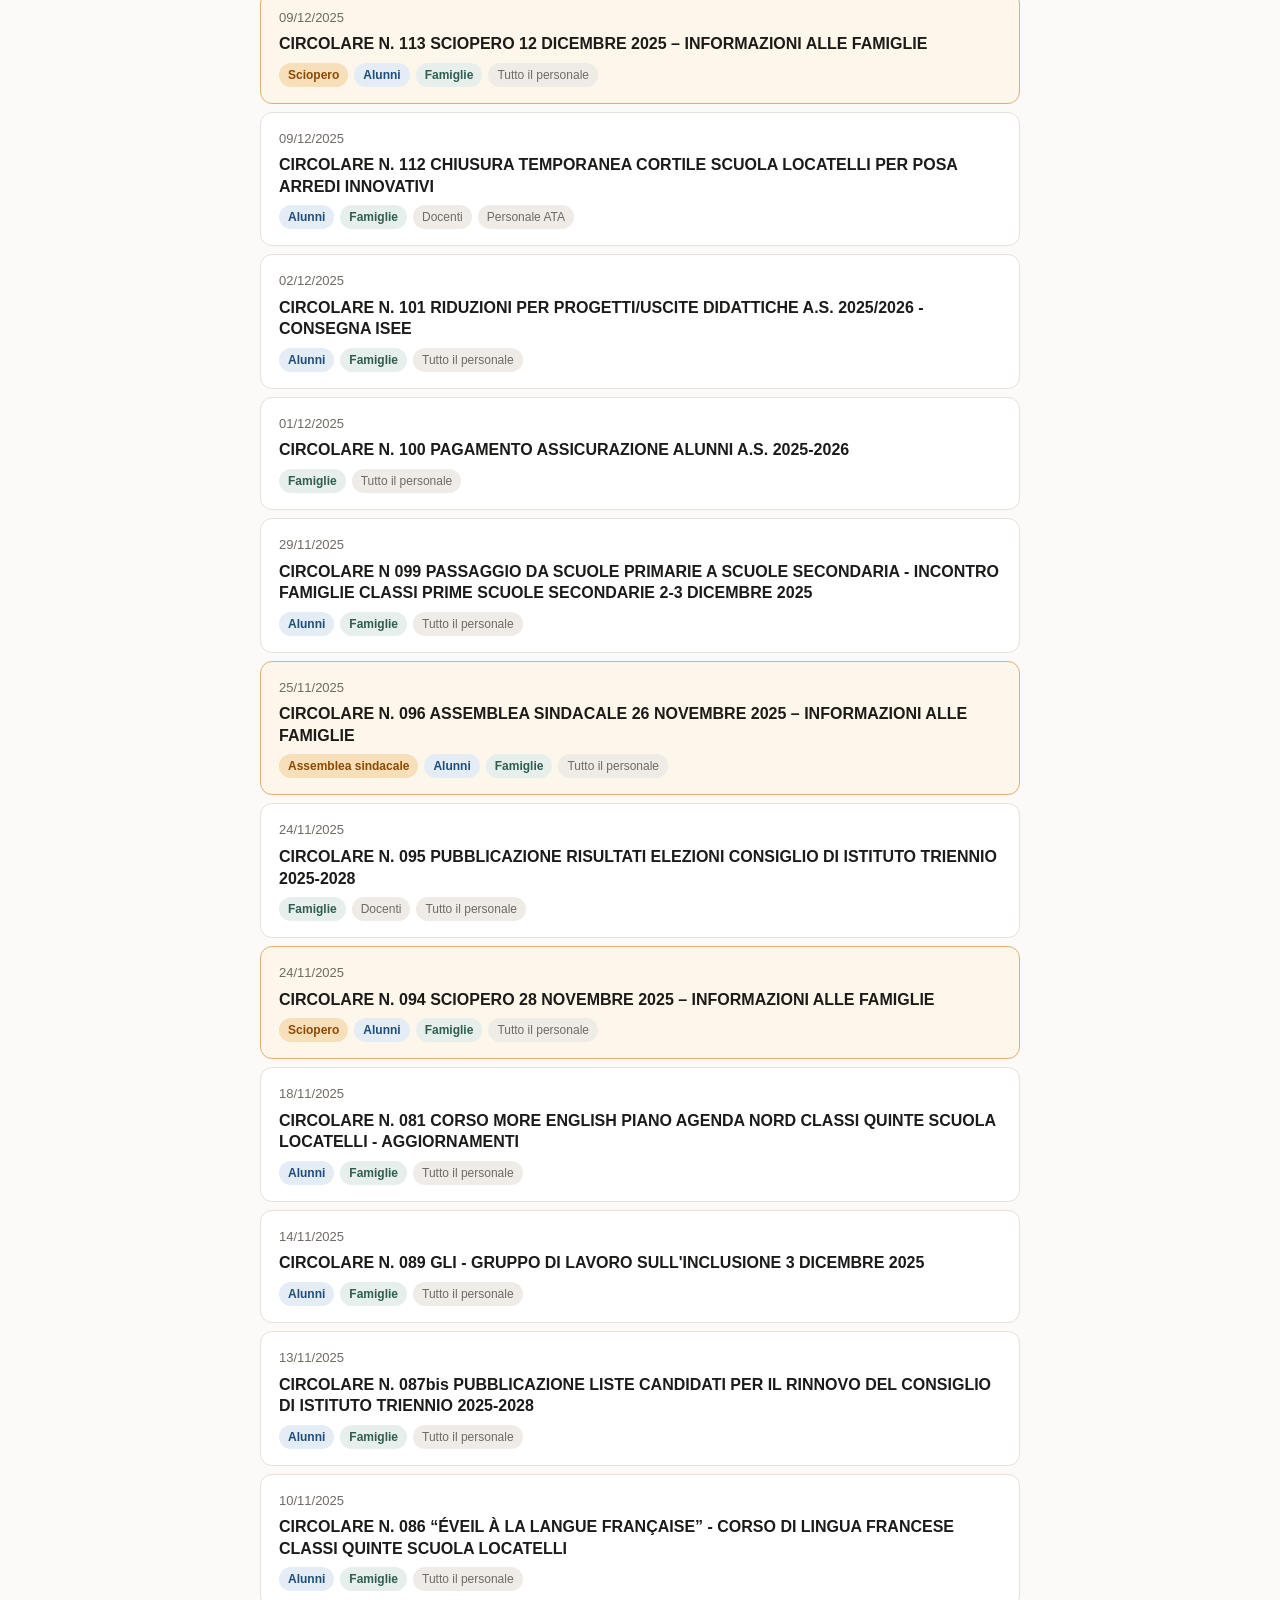
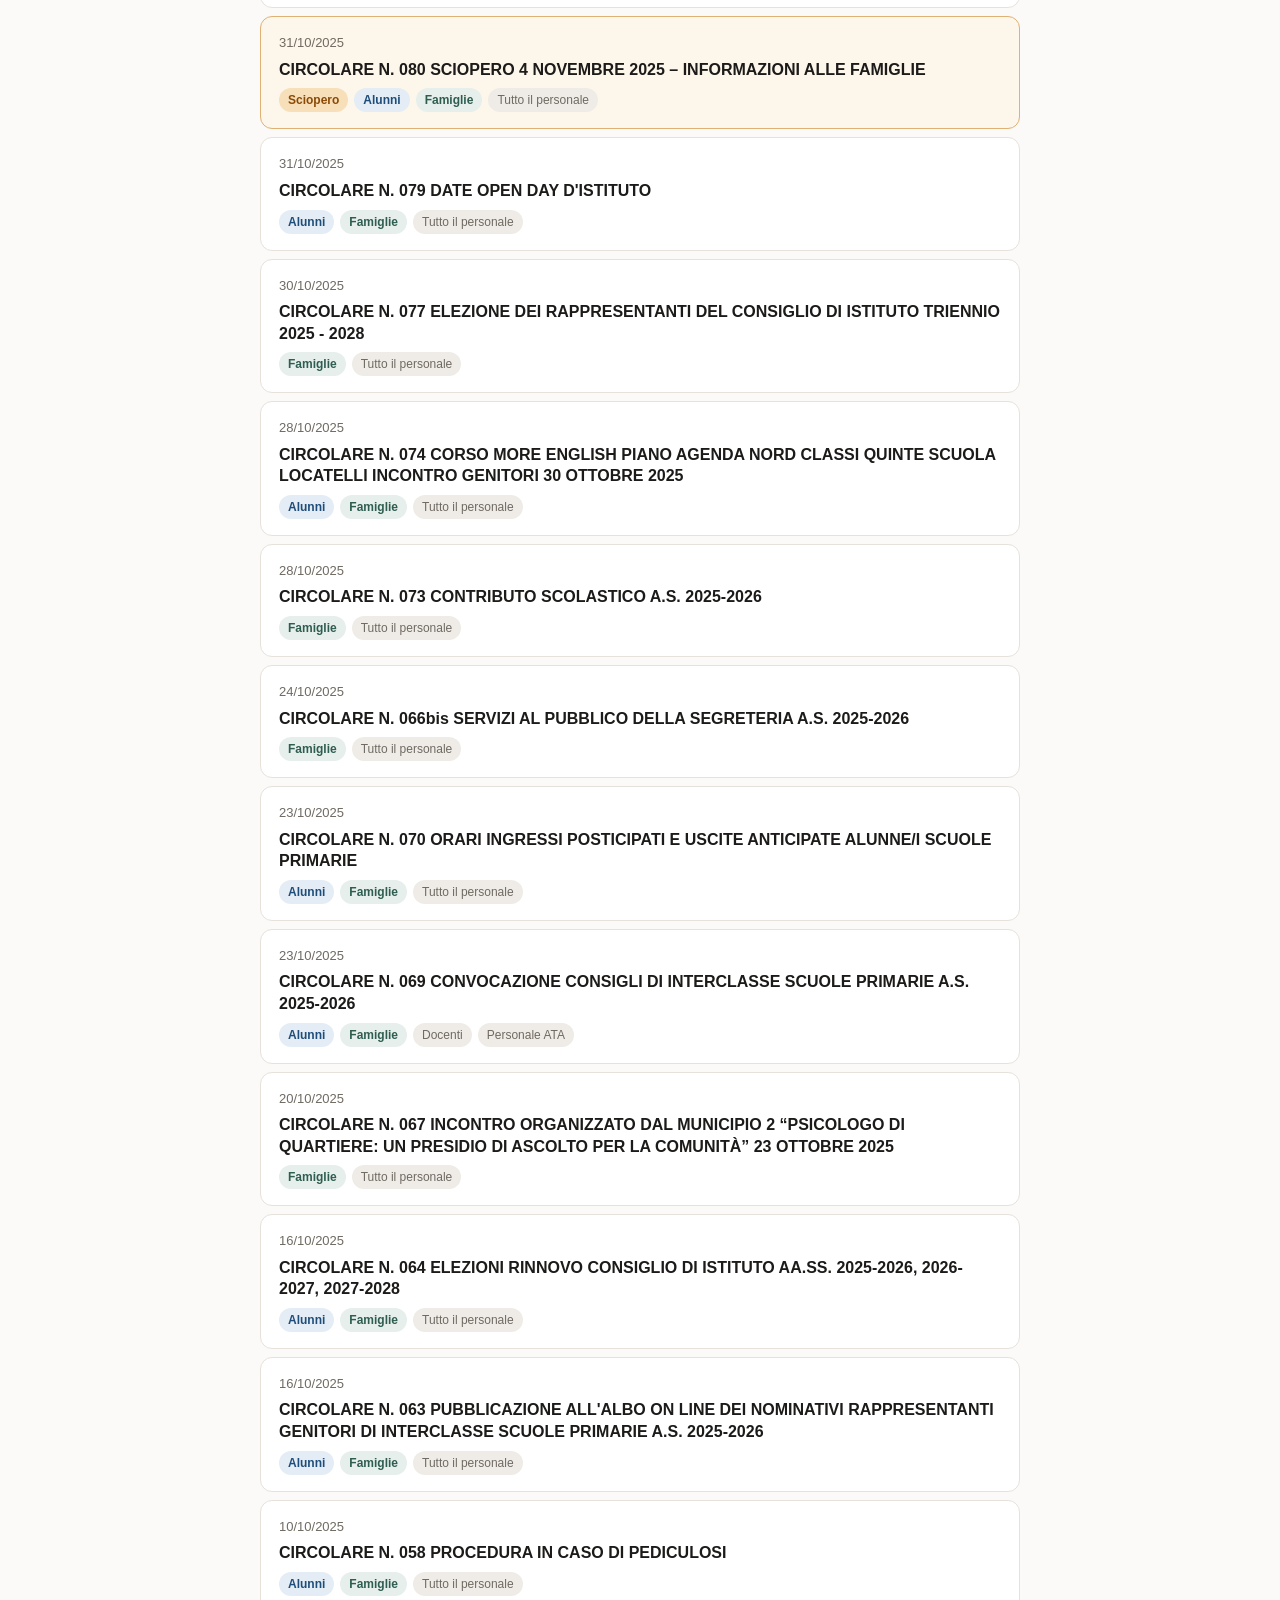
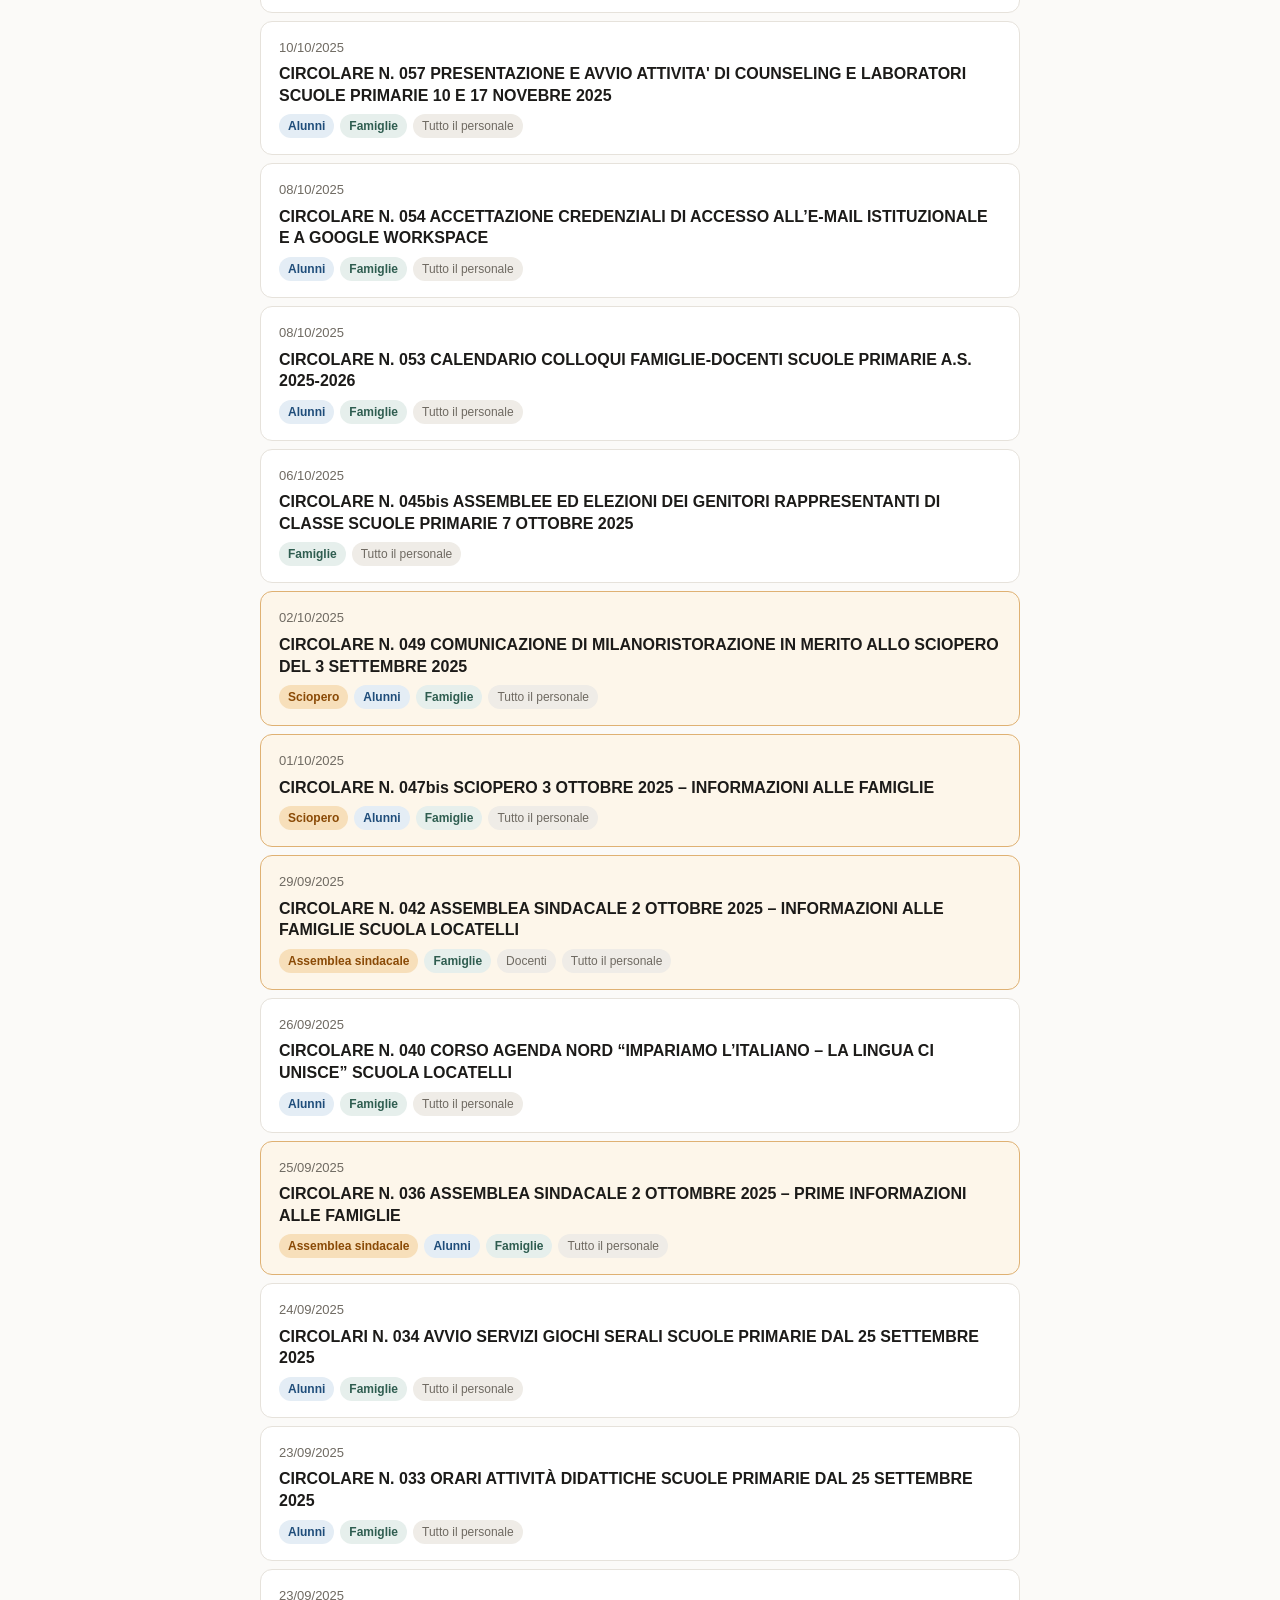
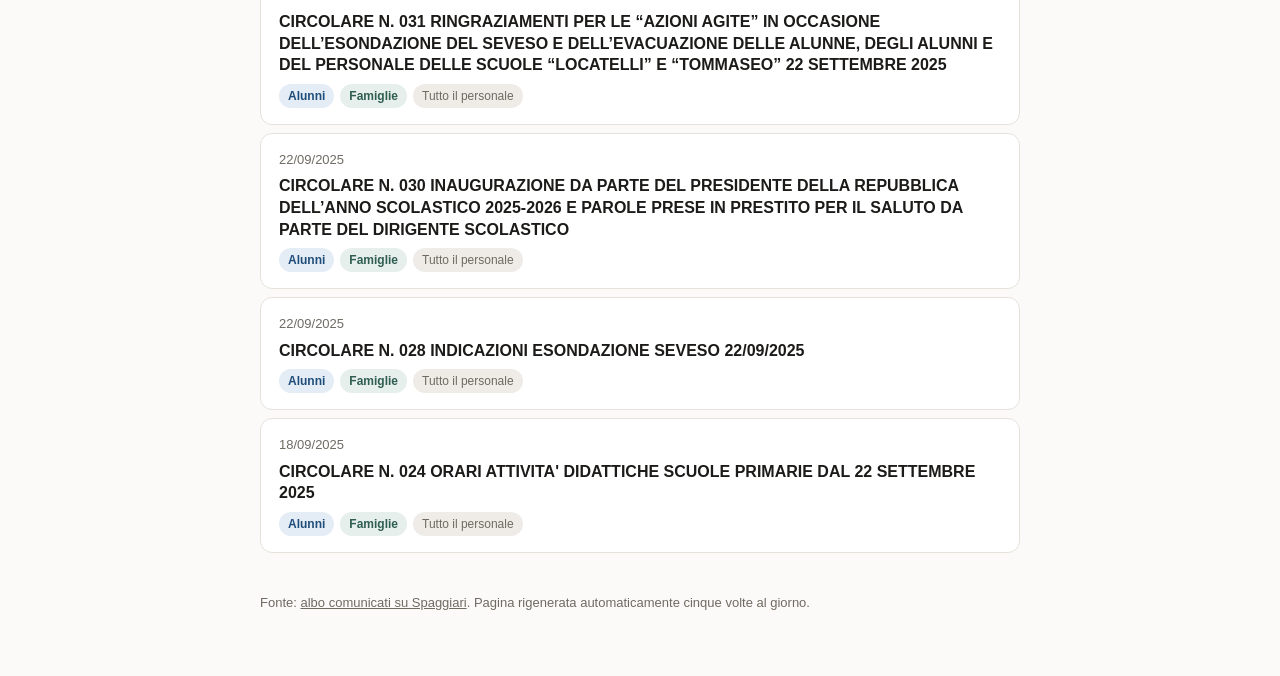
==== commit fd02f87f: "circolari: aggiornamento automatico" ====
--- a/circolari/index.html
+++ b/circolari/index.html
@@ -92,7 +92,7 @@
 <div class="wrap">
   <header>
     <h1>Circolari — Famiglie e Alunni</h1>
-    <p class="sub">IC Locatelli-Quasimodo · 109 documenti · aggiornato 24/11/2026 alle 11:00</p>
+    <p class="sub">IC Locatelli-Quasimodo · 109 documenti · aggiornato 24/11/2026 alle 15:08</p>
   </header>
 
   <div class="filtri" role="group" aria-label="Filtra per categoria">
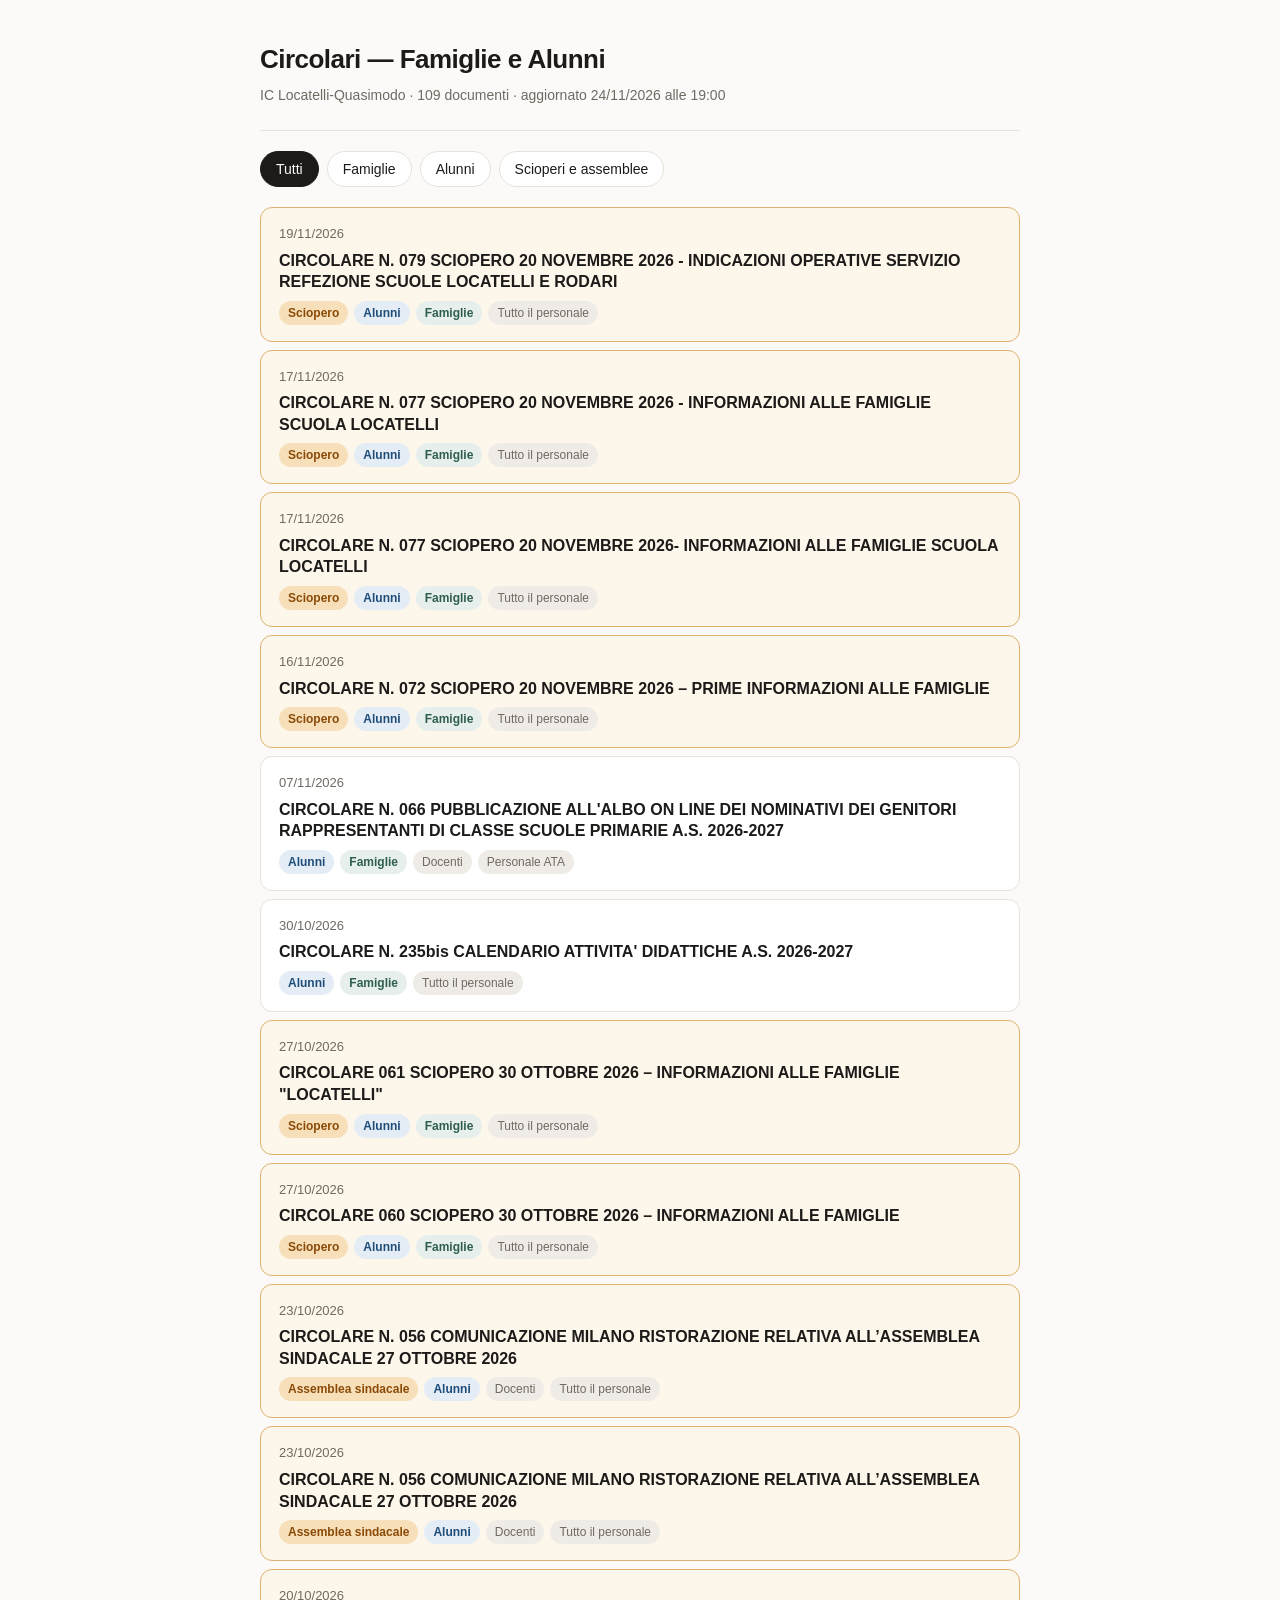
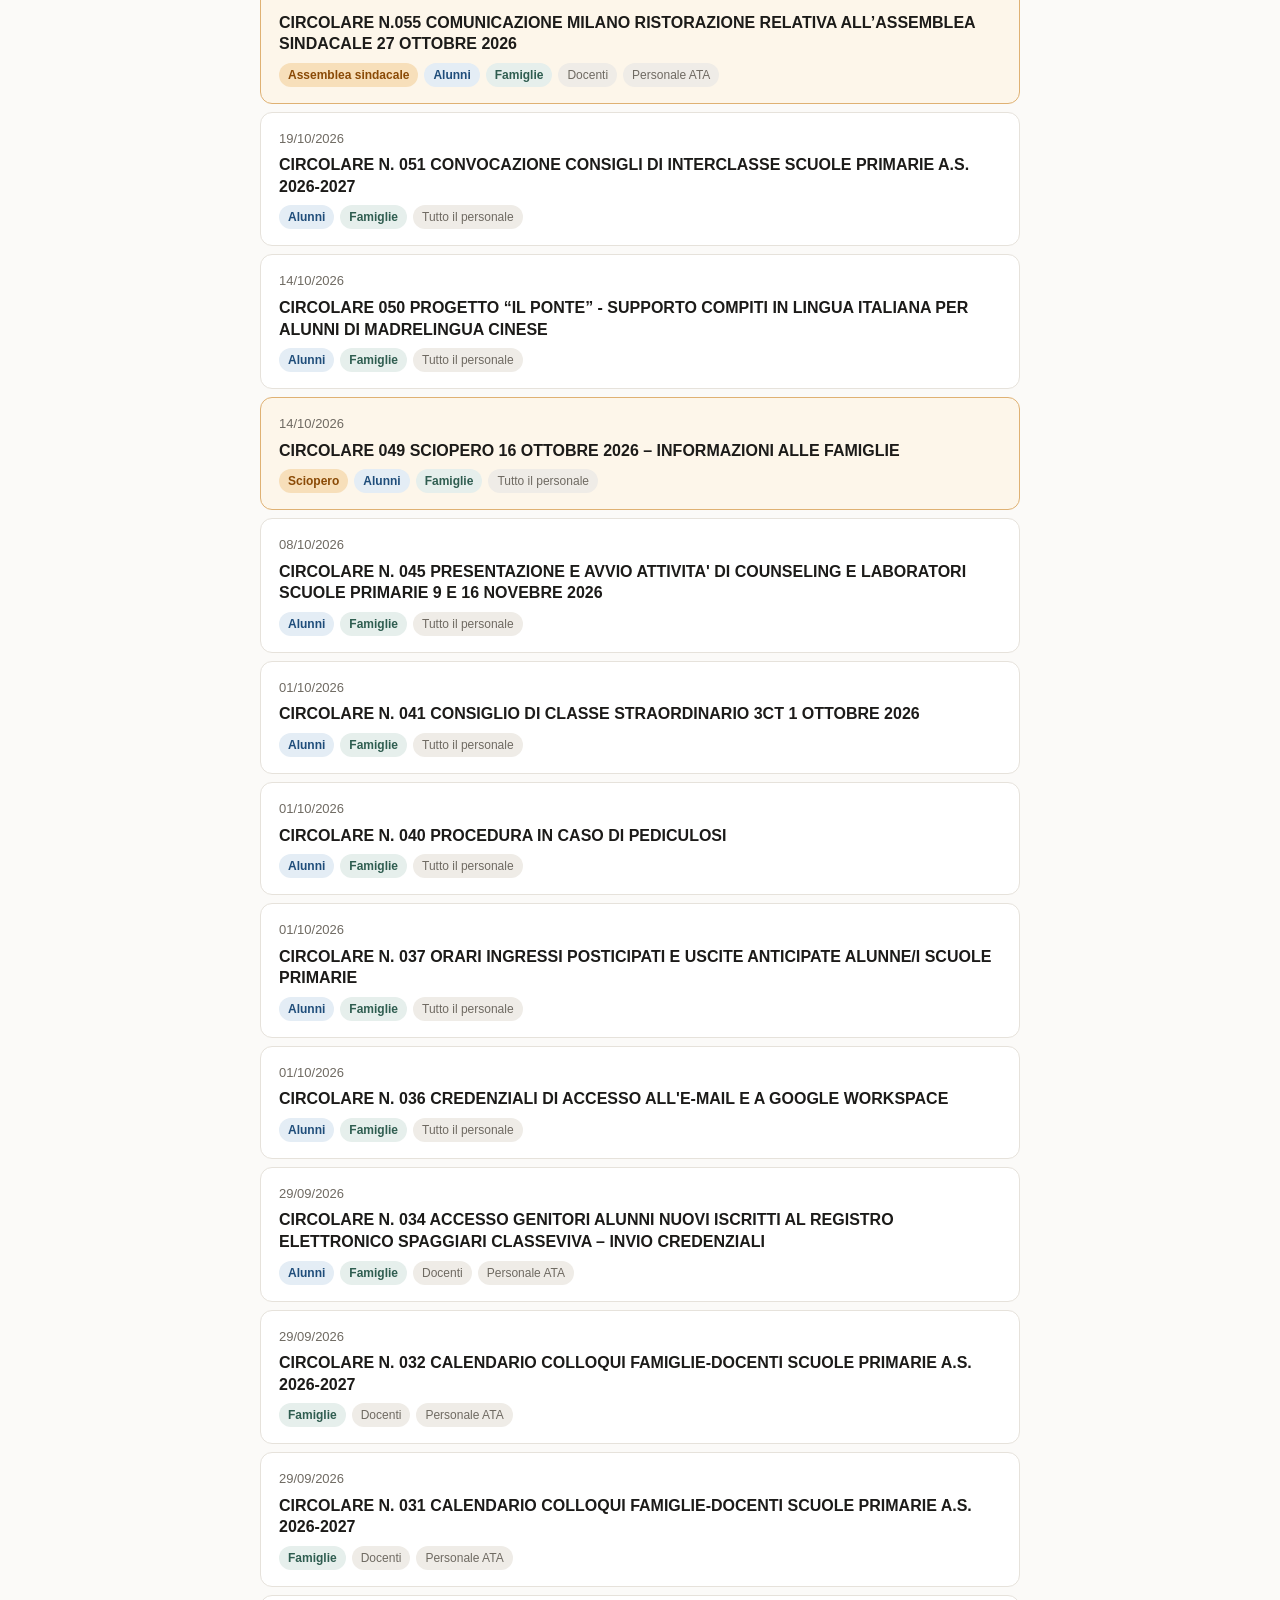
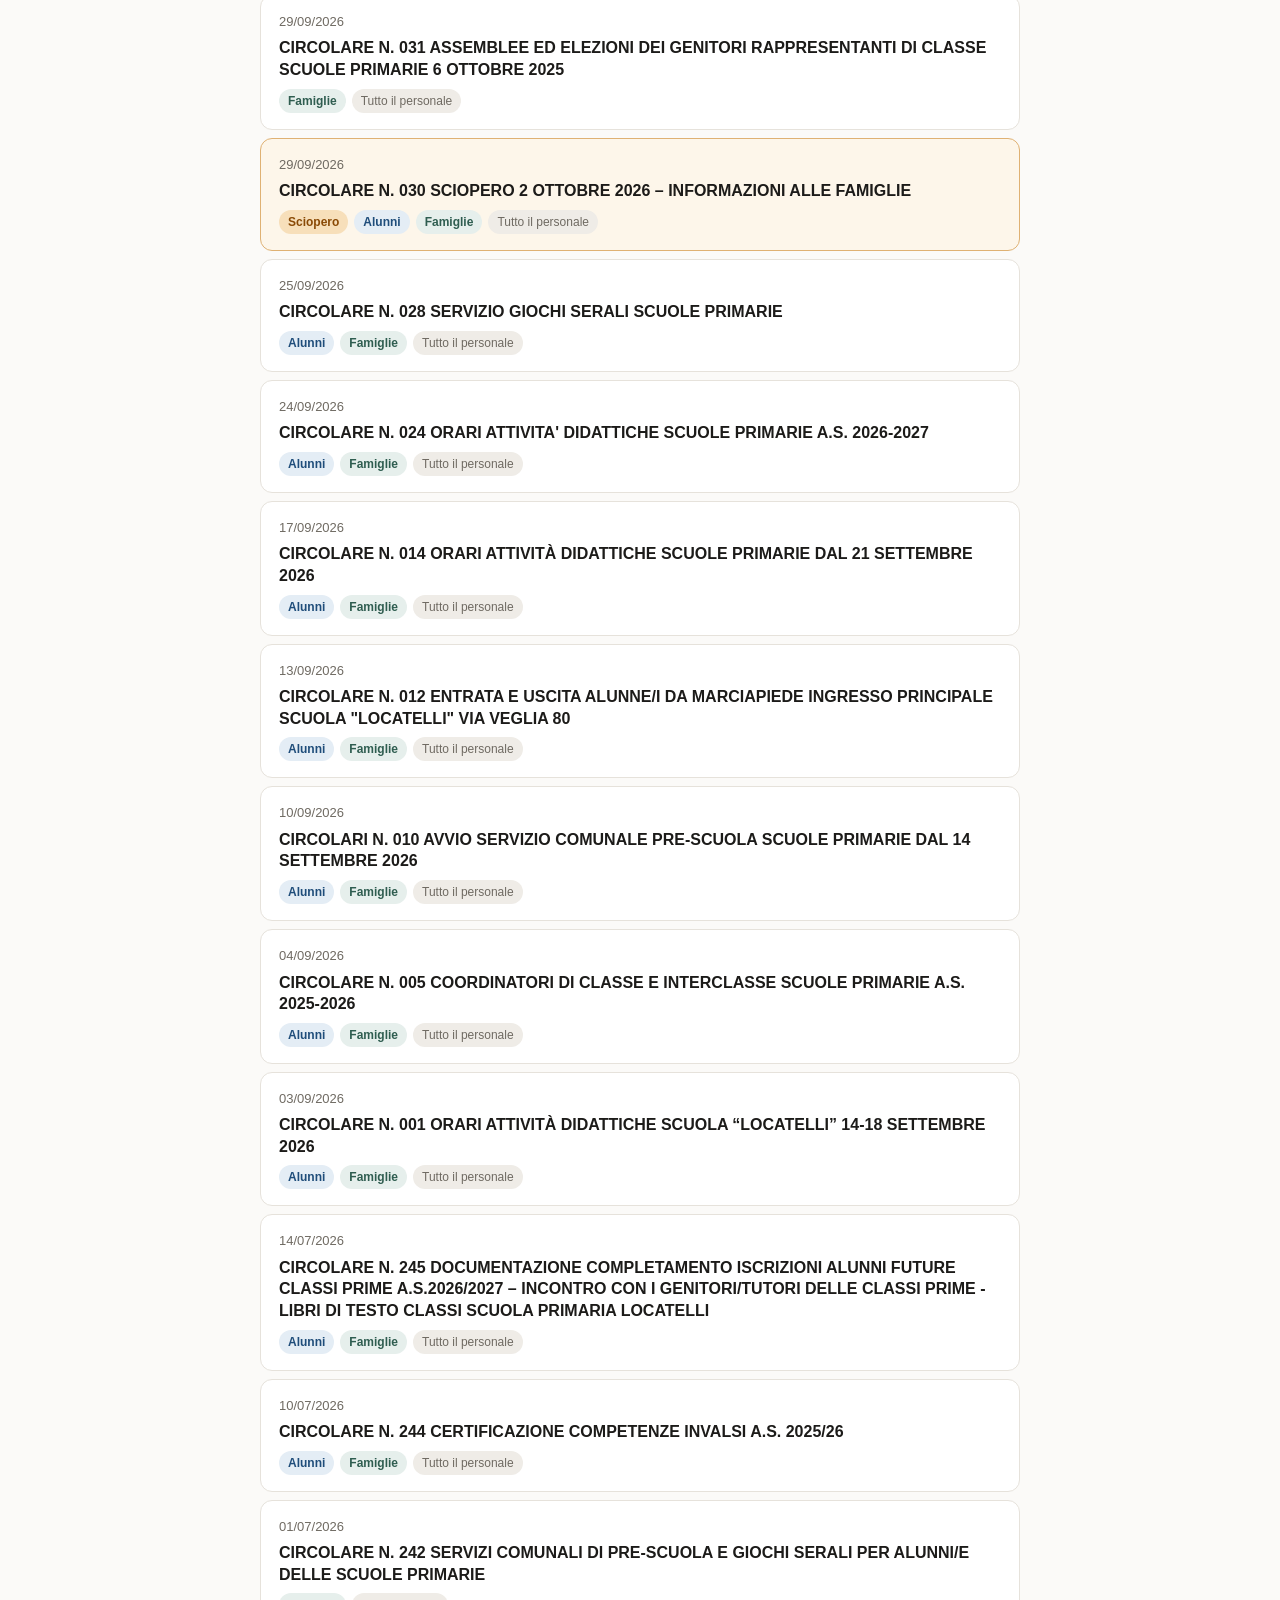
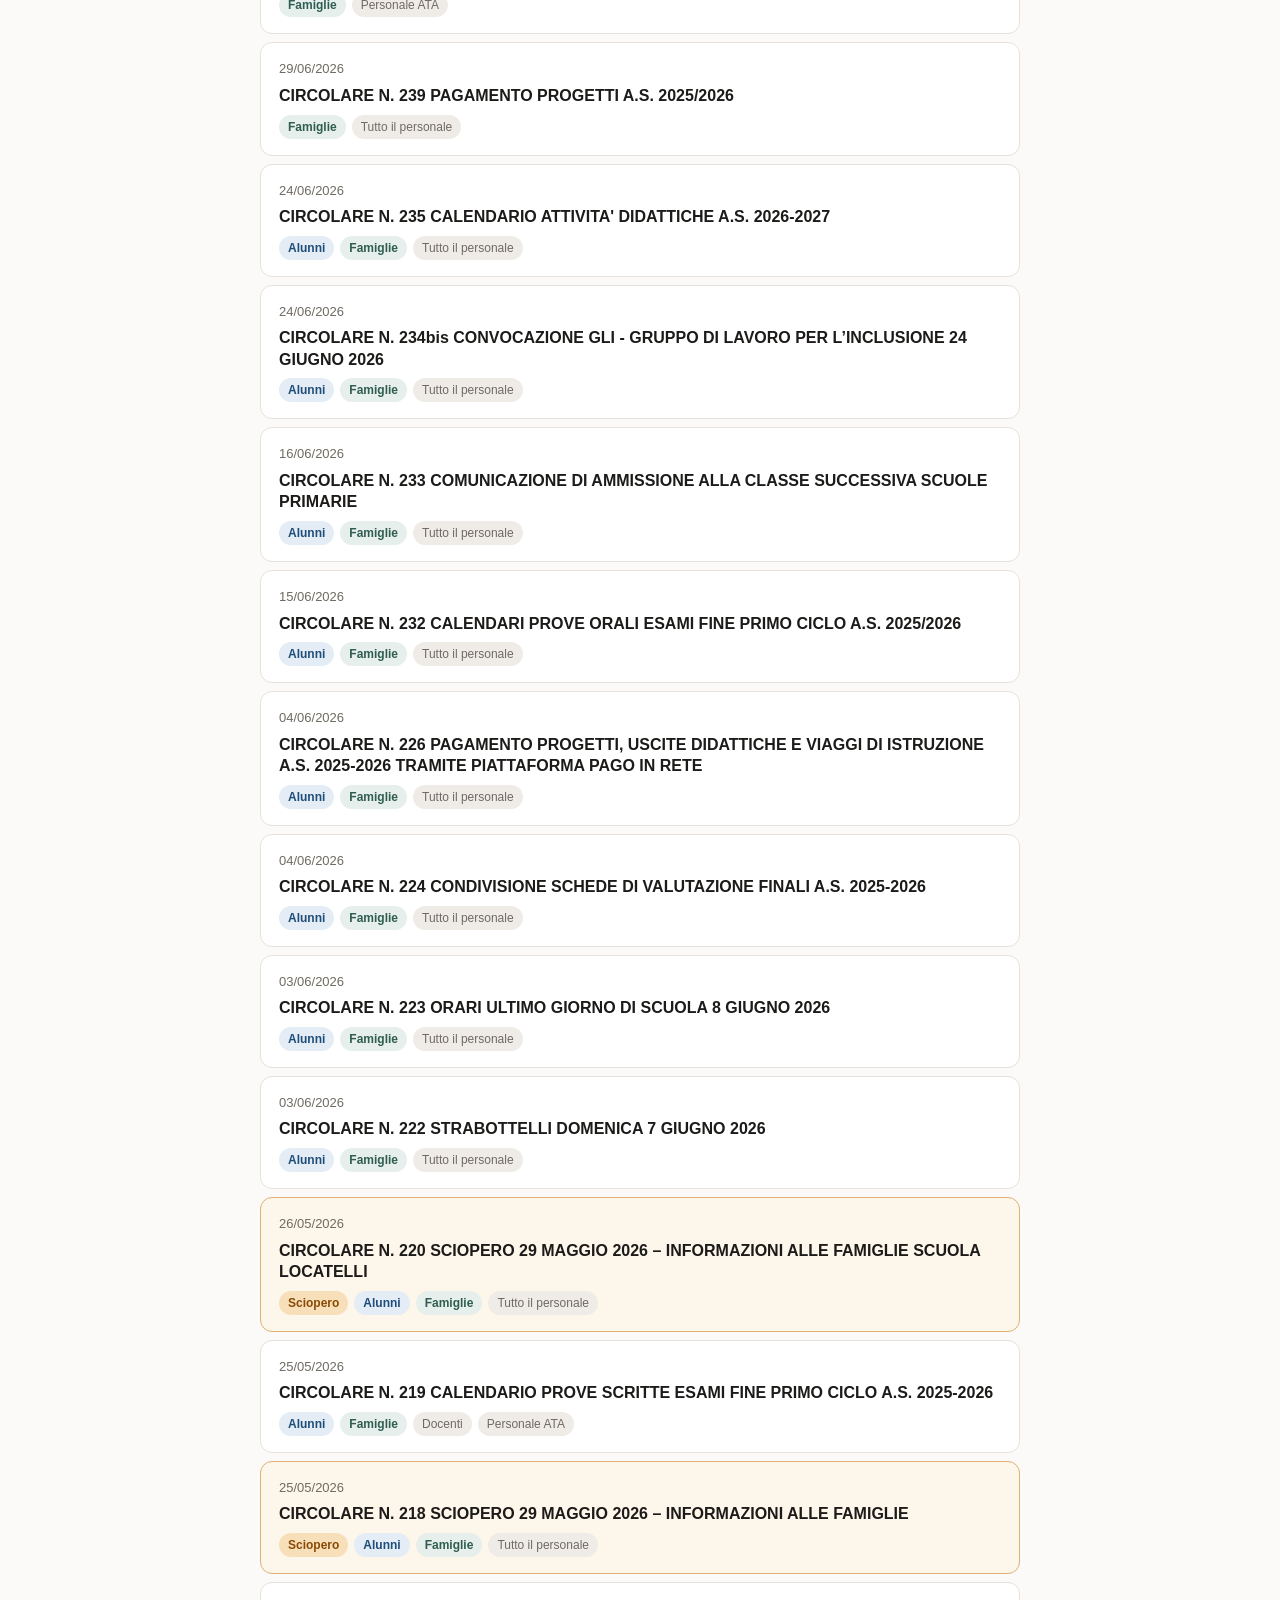
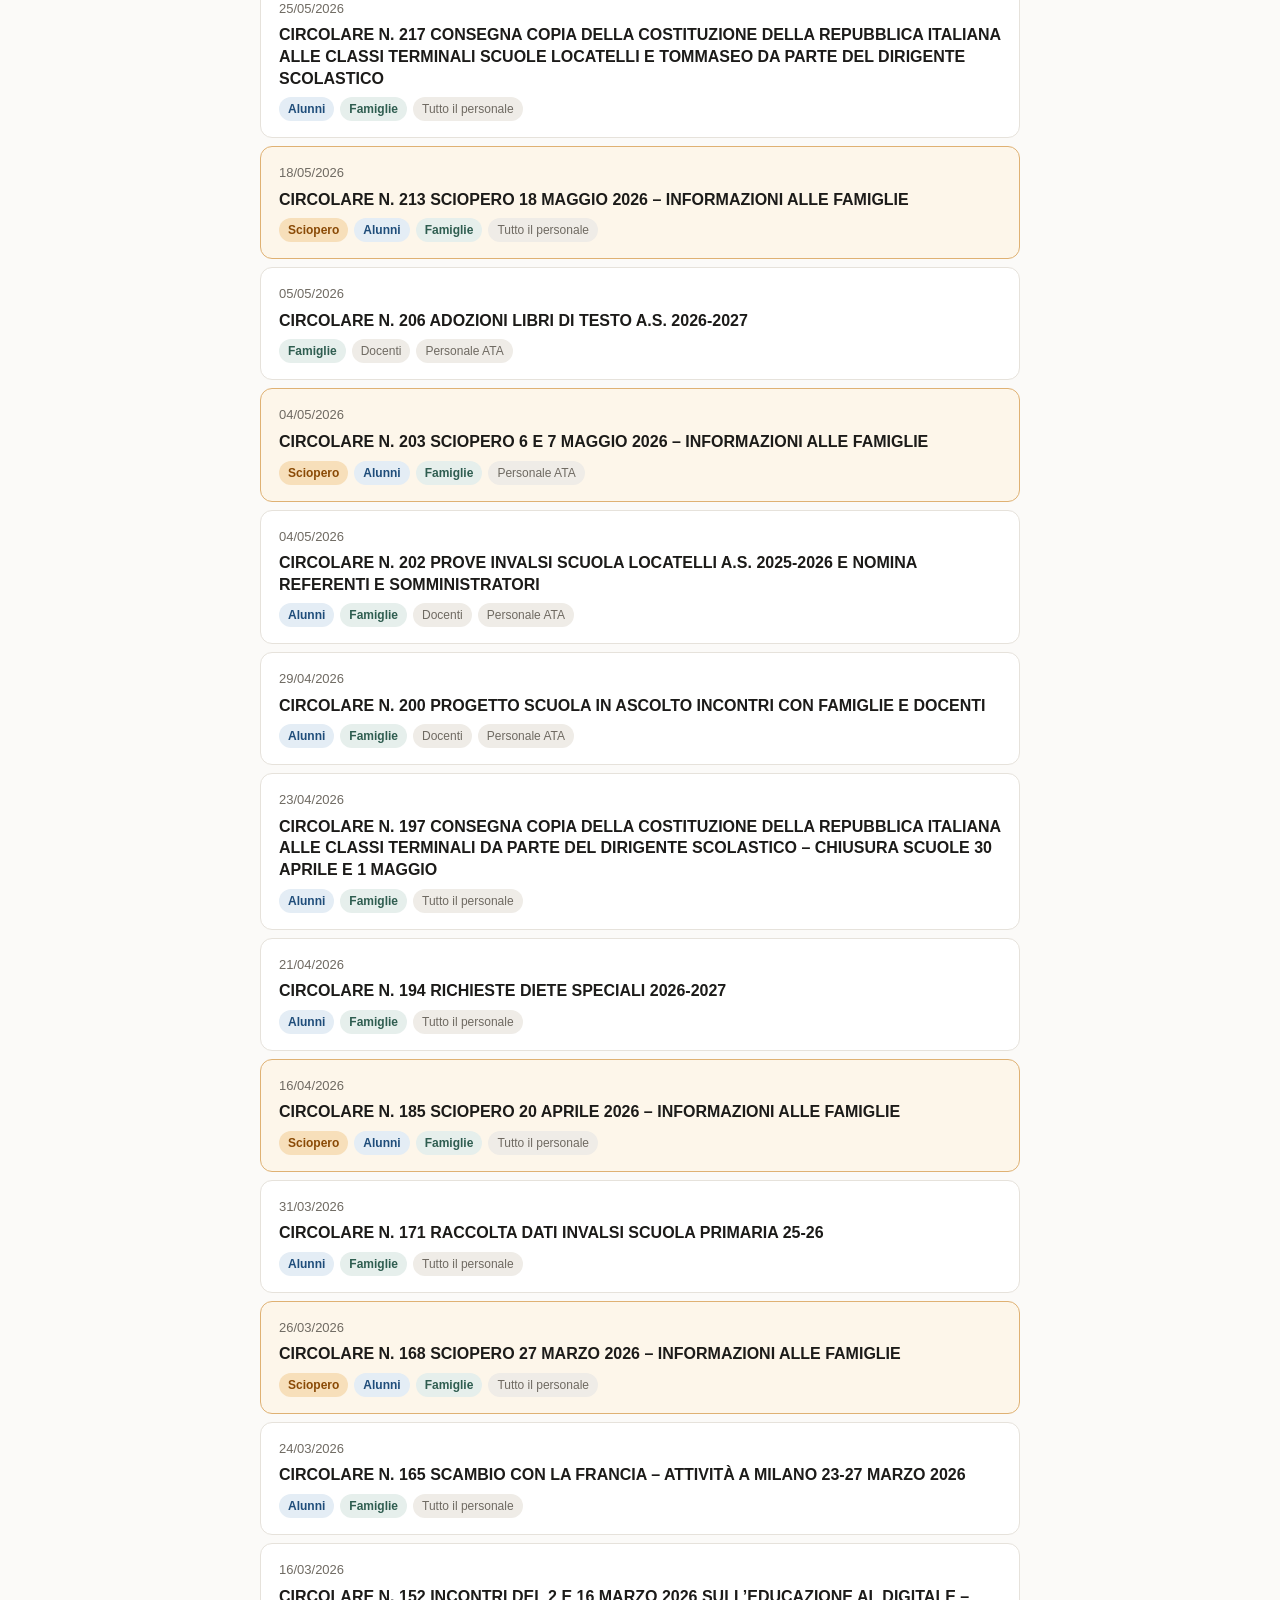
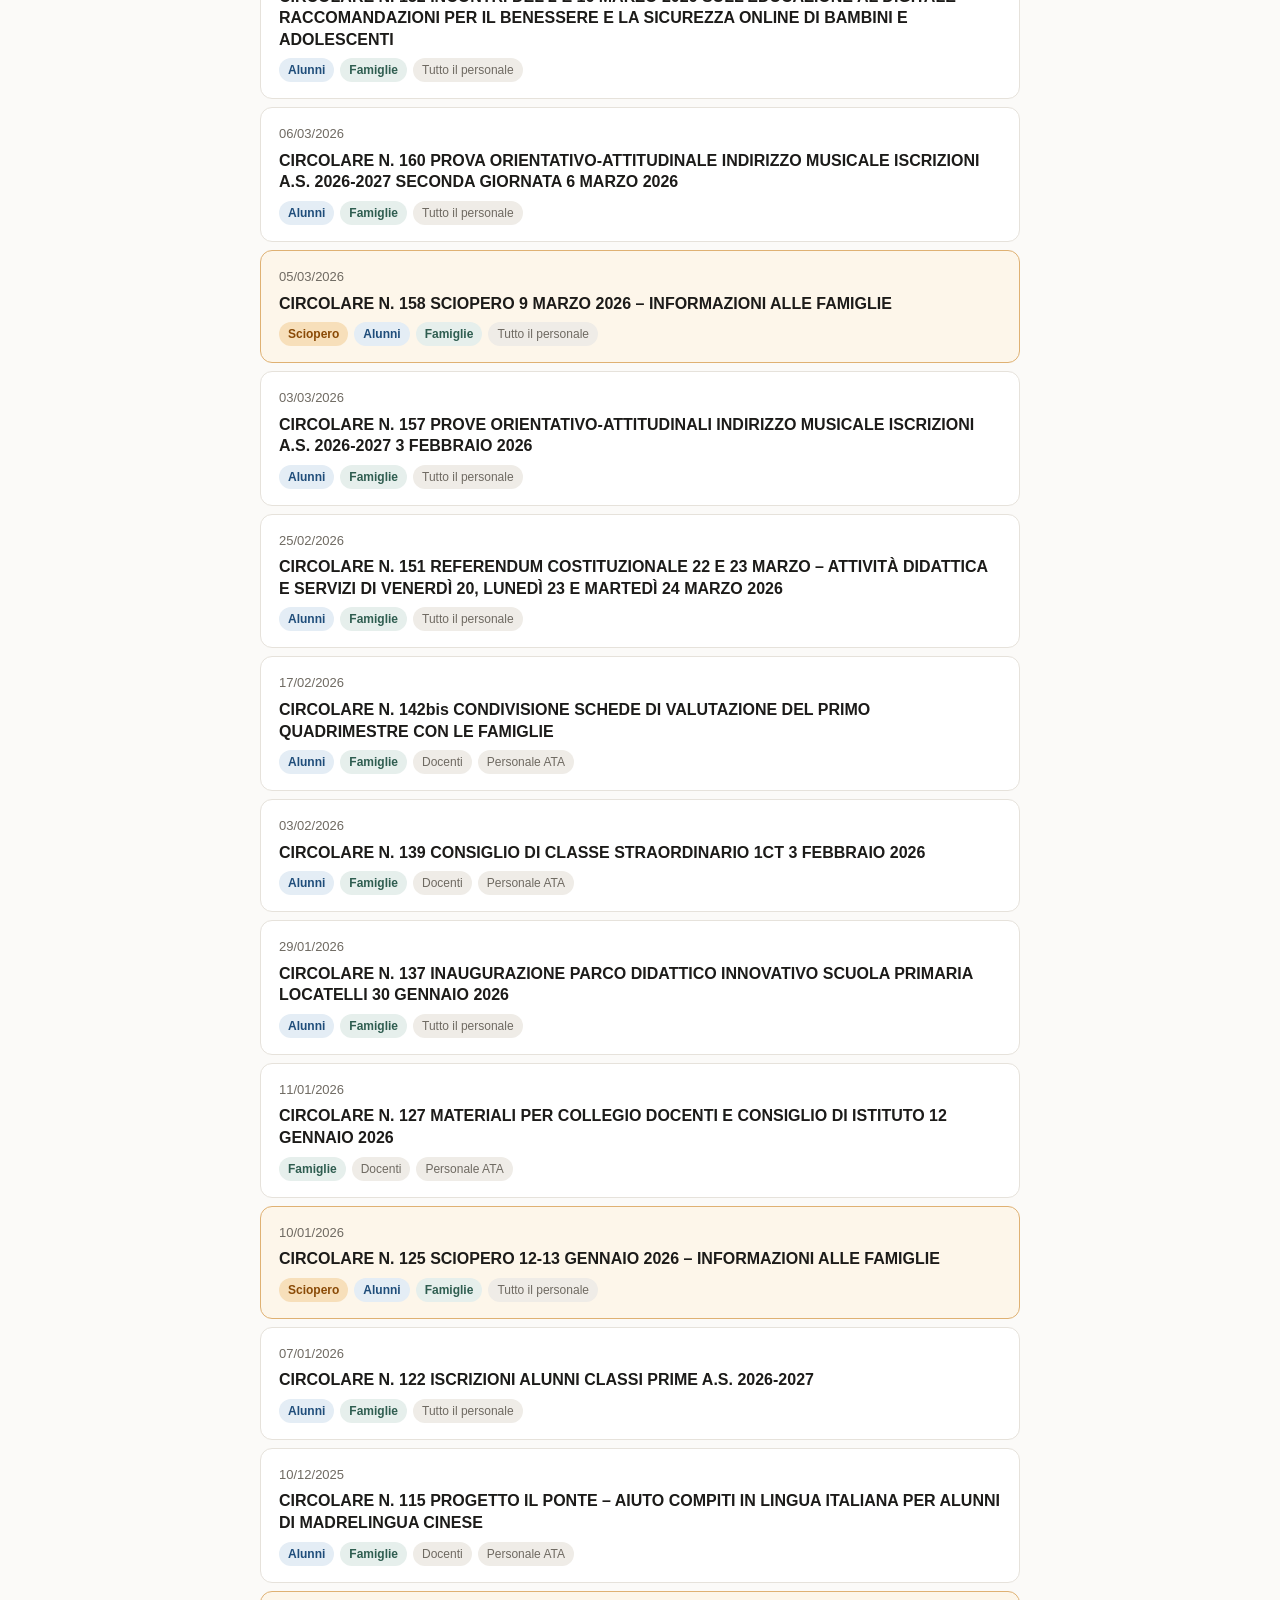
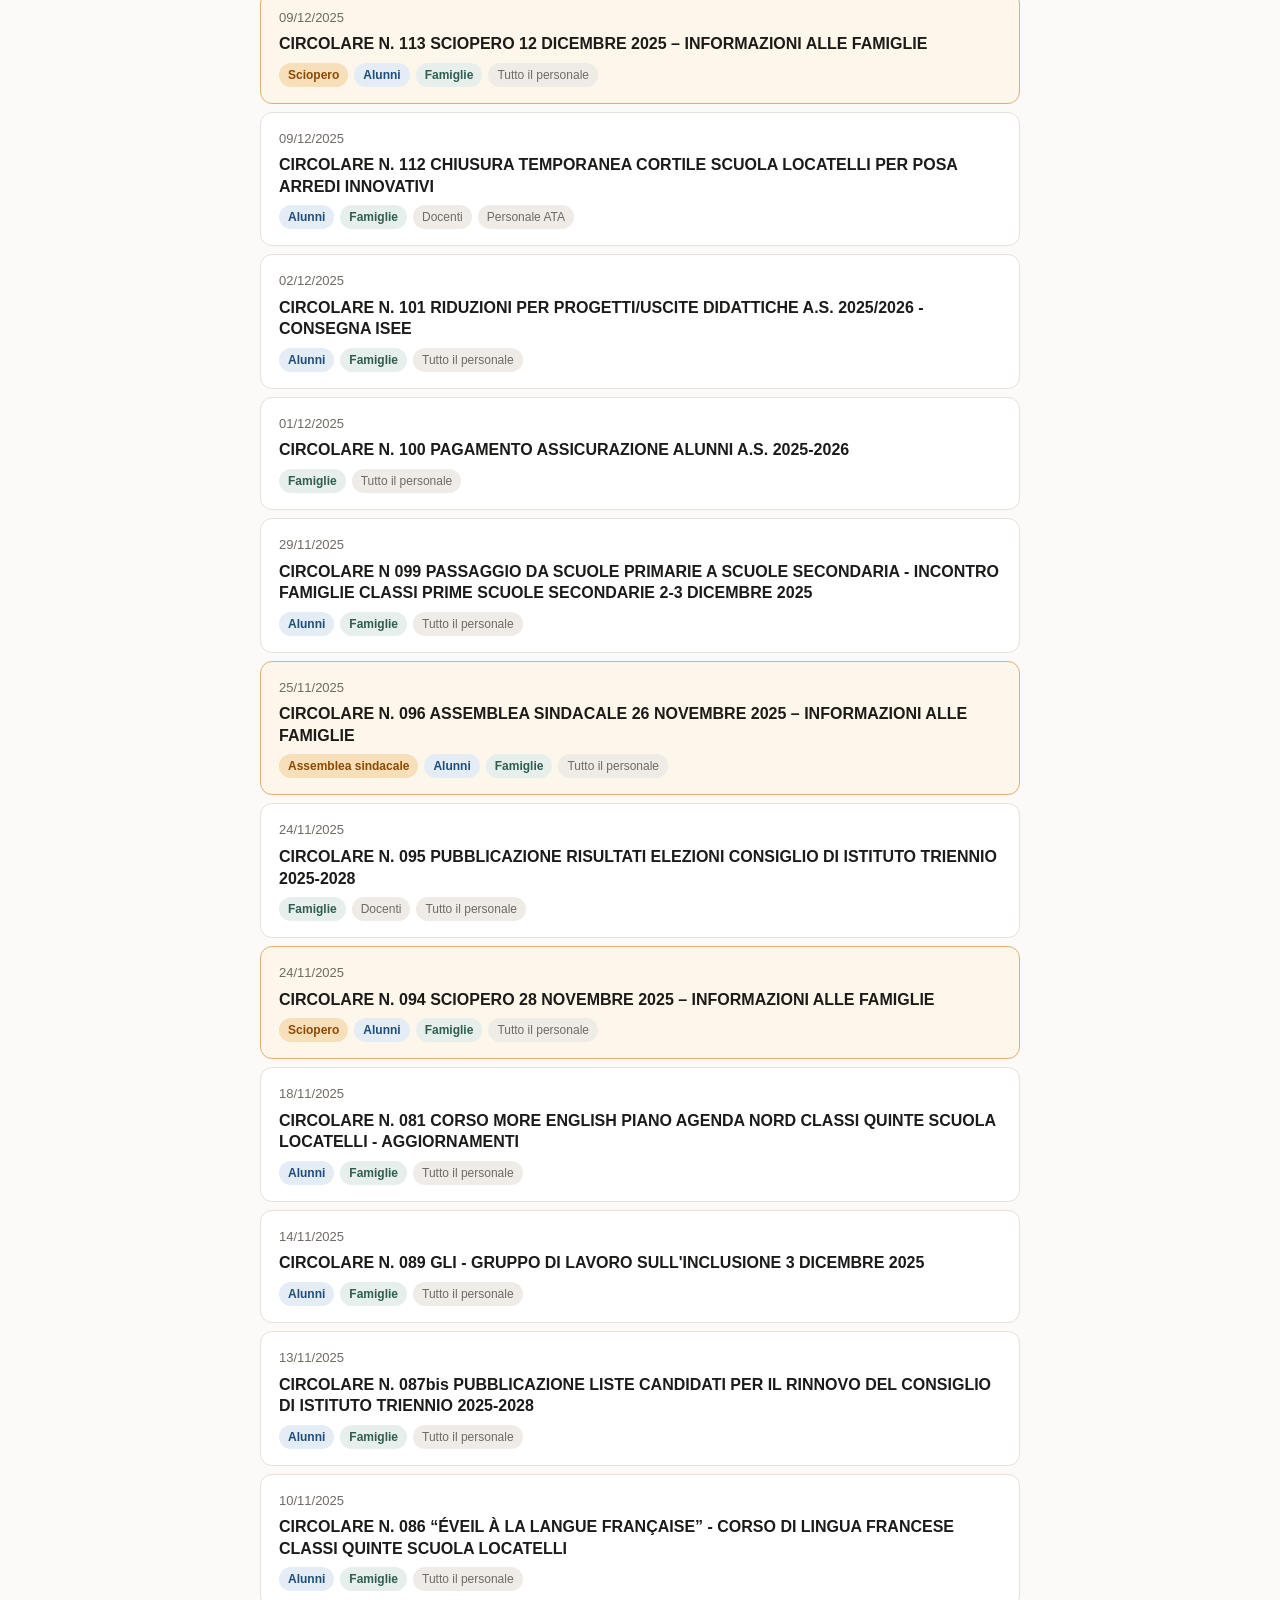
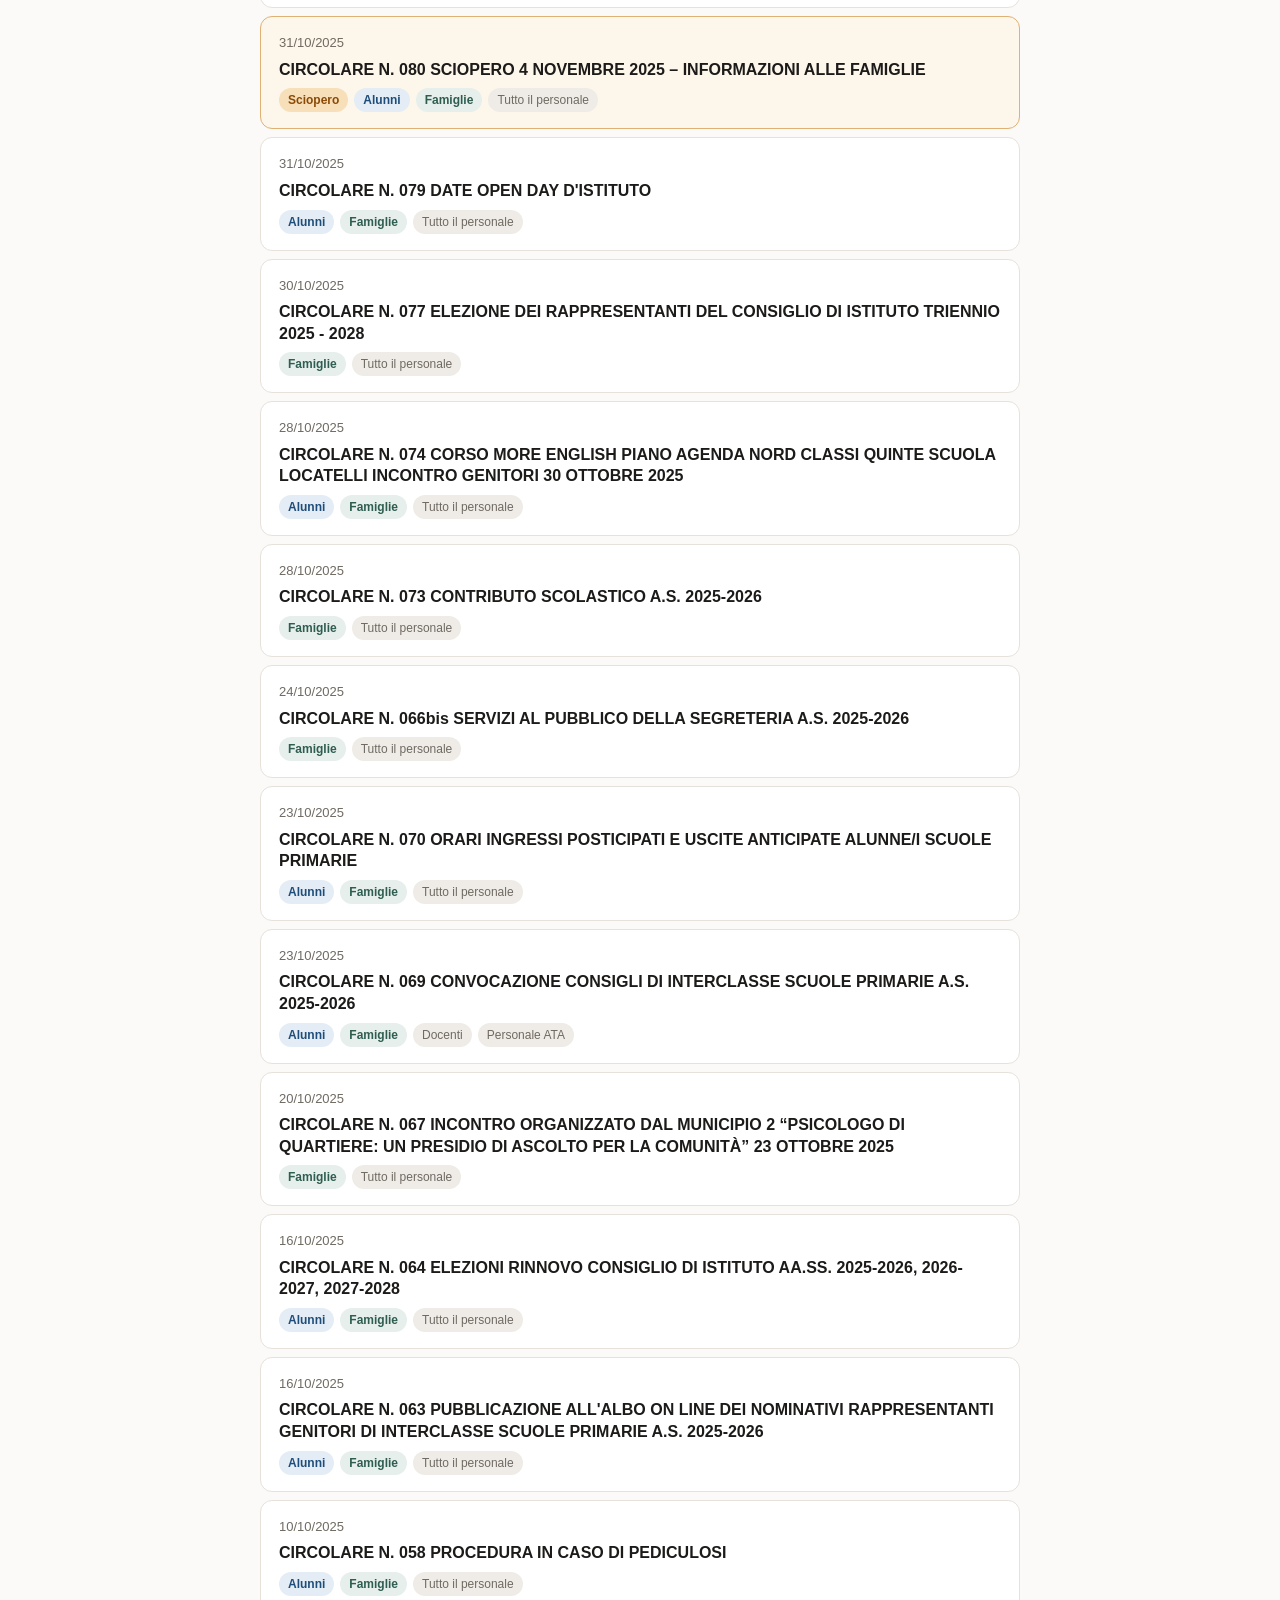
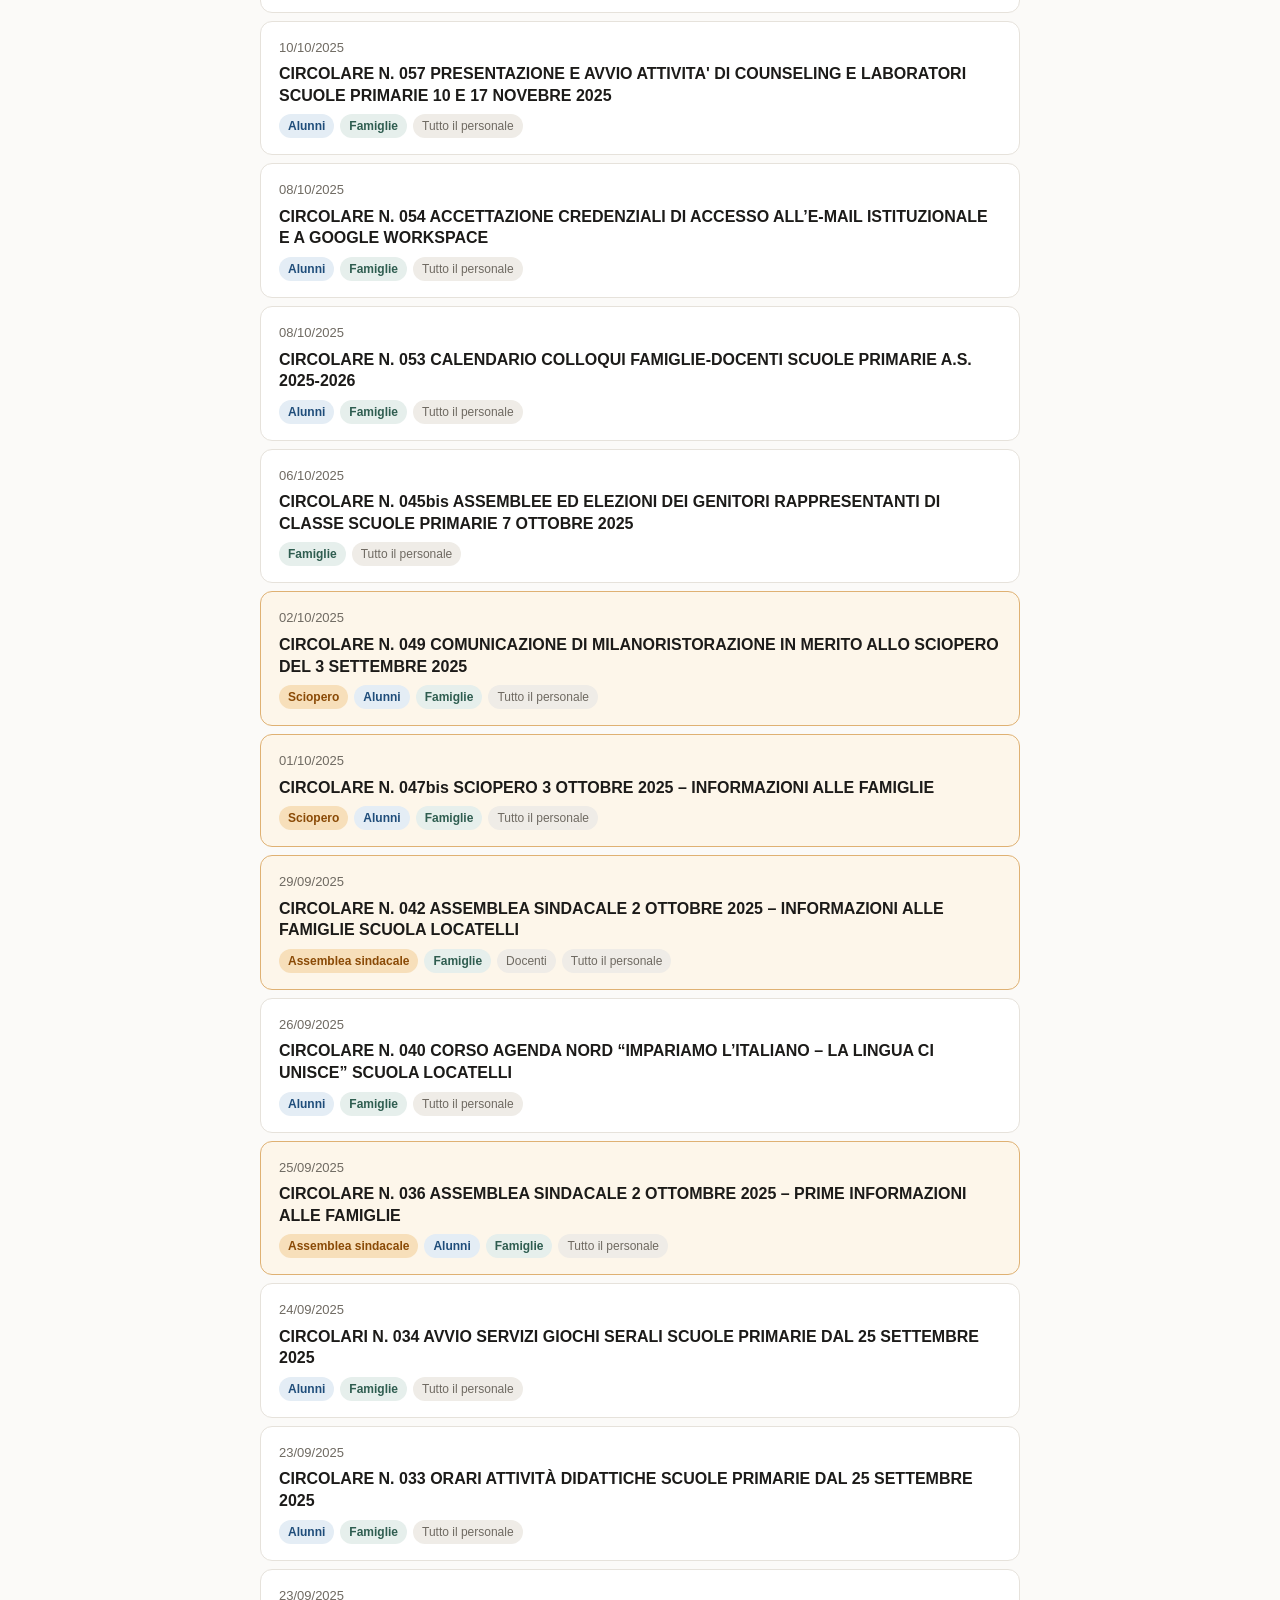
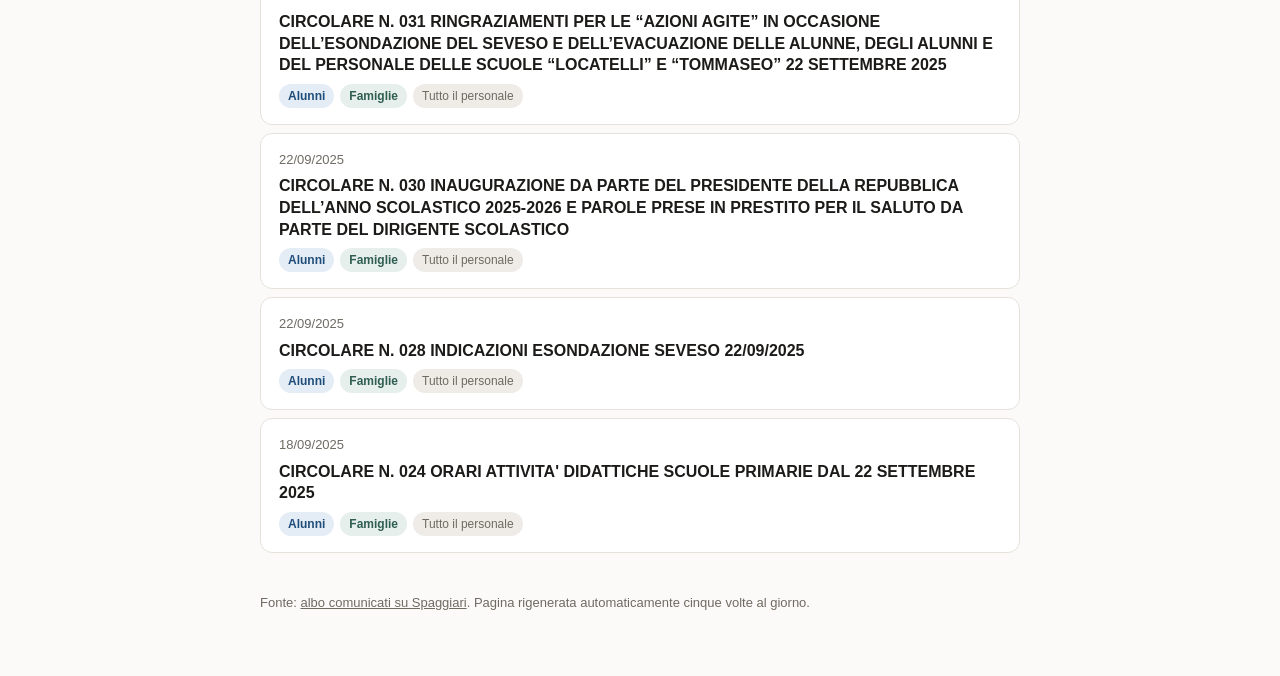
==== commit 0b088a02: "circolari: aggiornamento automatico" ====
--- a/circolari/index.html
+++ b/circolari/index.html
@@ -92,7 +92,7 @@
 <div class="wrap">
   <header>
     <h1>Circolari — Famiglie e Alunni</h1>
-    <p class="sub">IC Locatelli-Quasimodo · 109 documenti · aggiornato 24/11/2026 alle 15:08</p>
+    <p class="sub">IC Locatelli-Quasimodo · 109 documenti · aggiornato 24/11/2026 alle 19:00</p>
   </header>
 
   <div class="filtri" role="group" aria-label="Filtra per categoria">
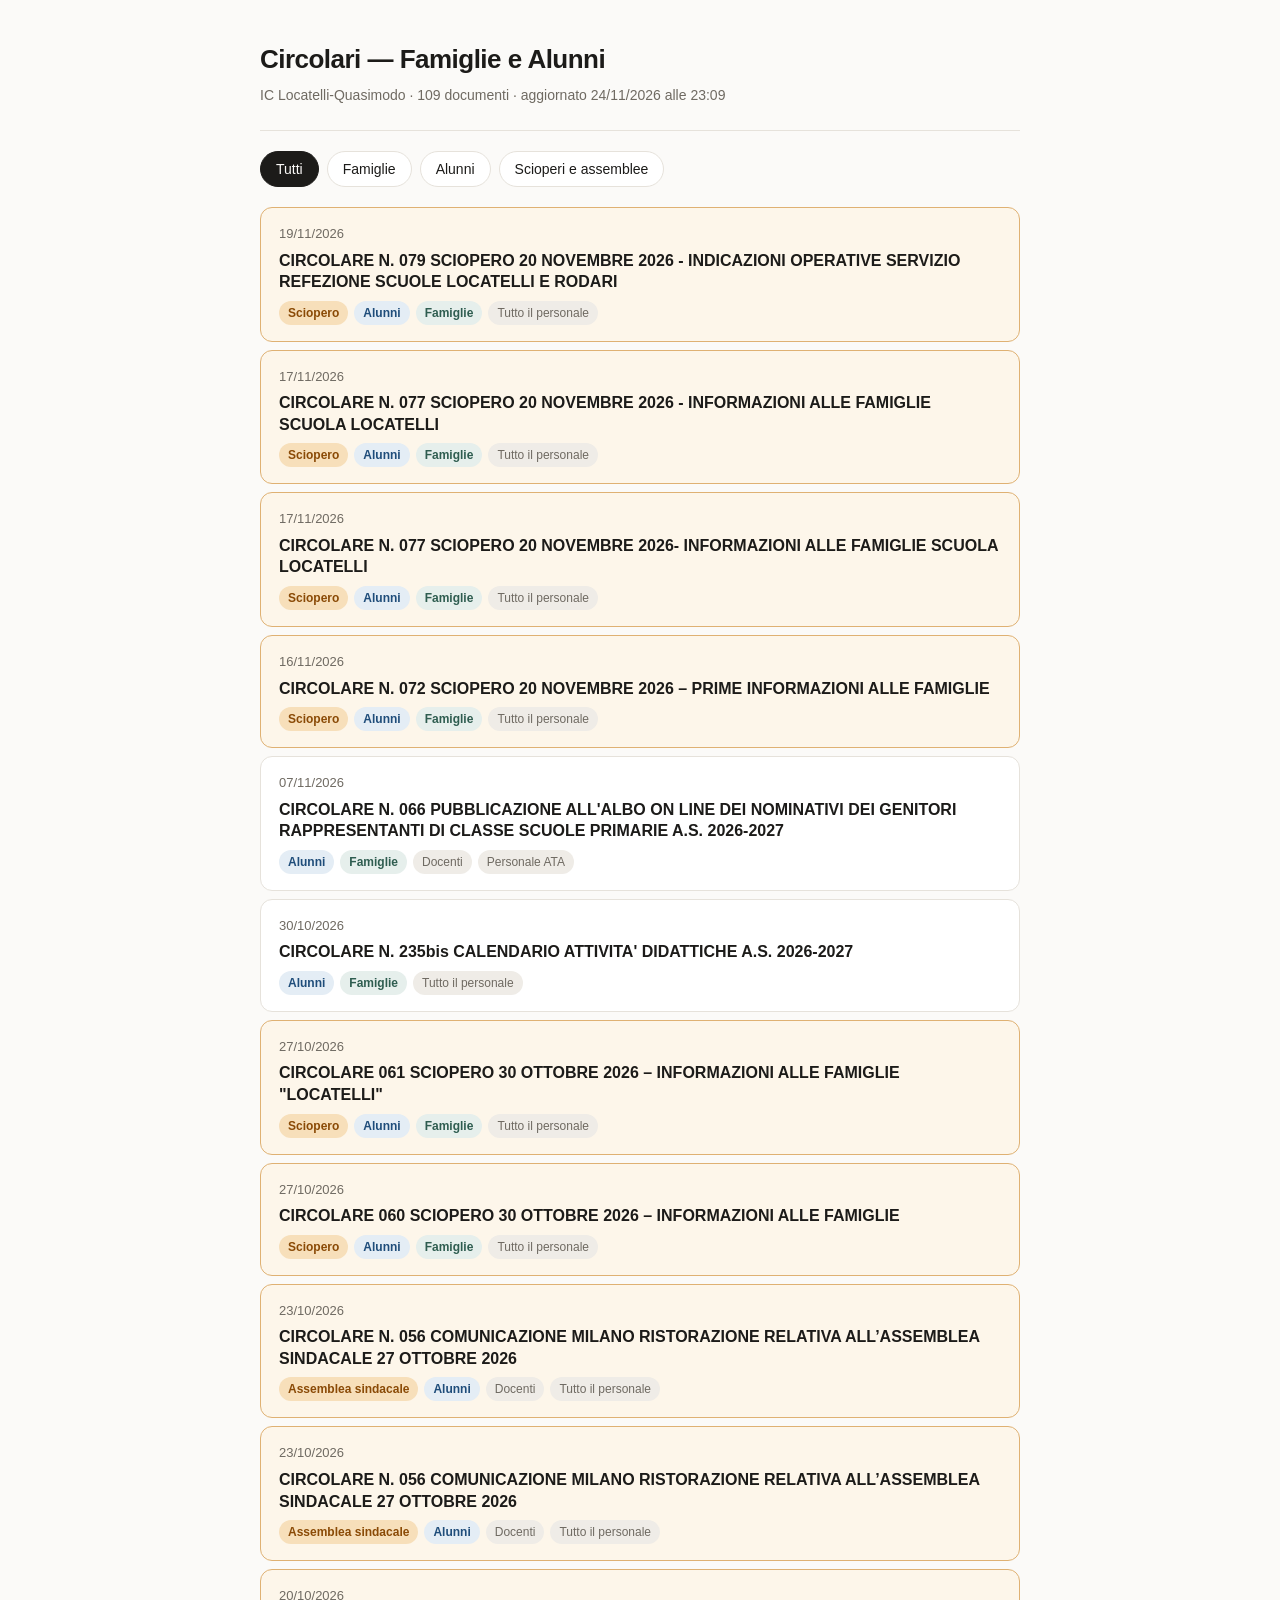
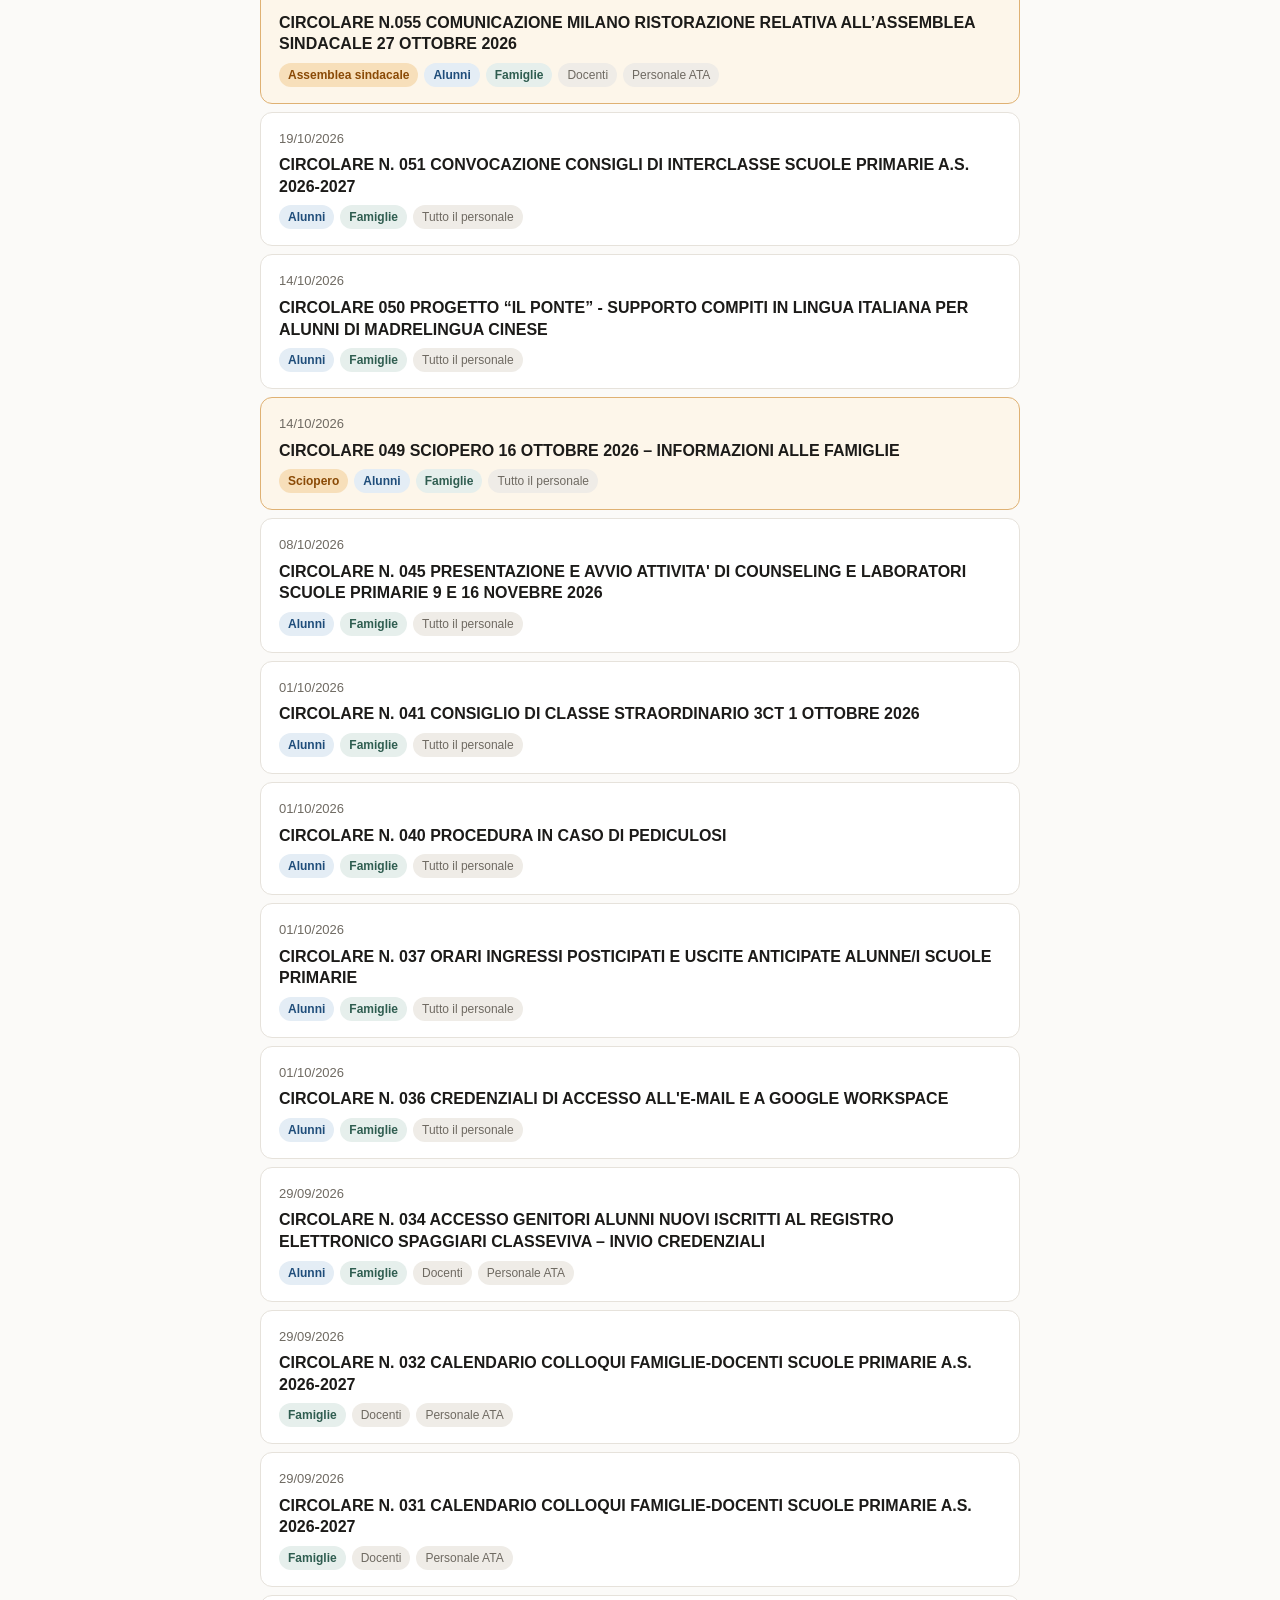
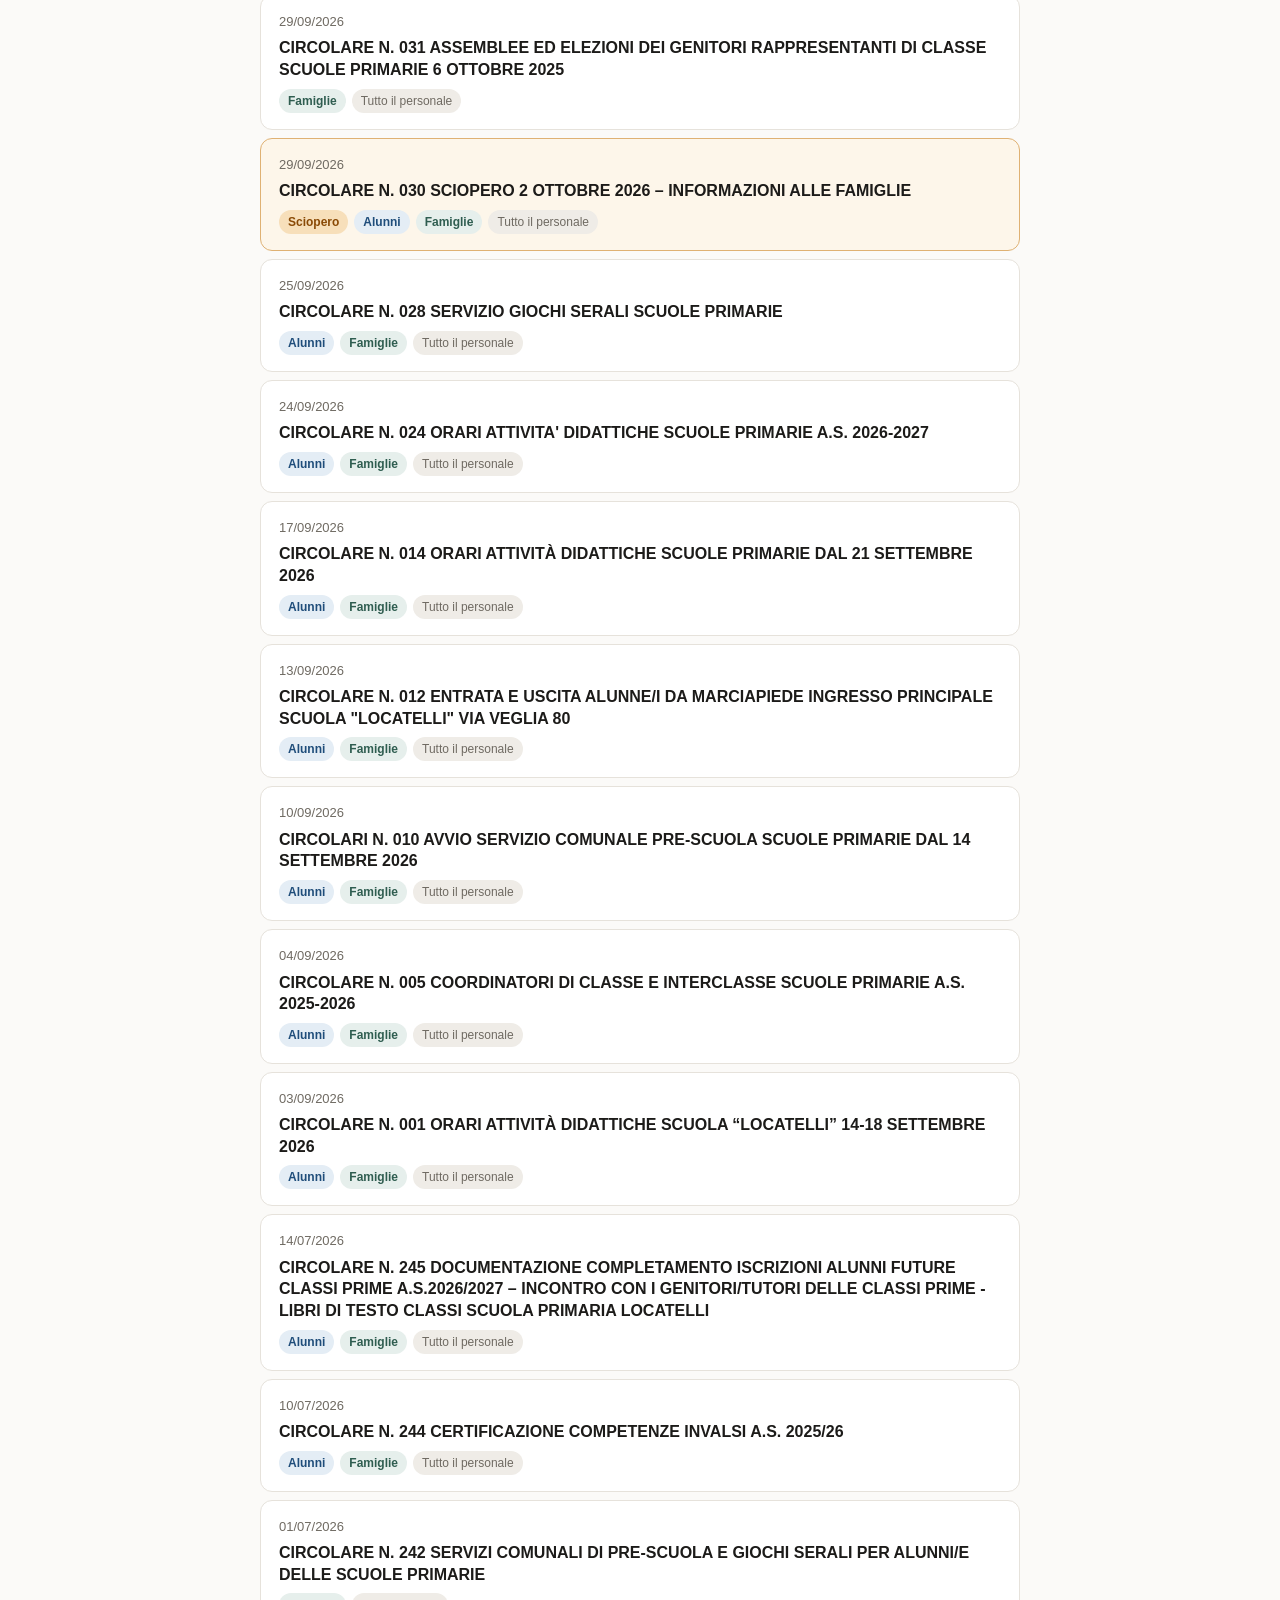
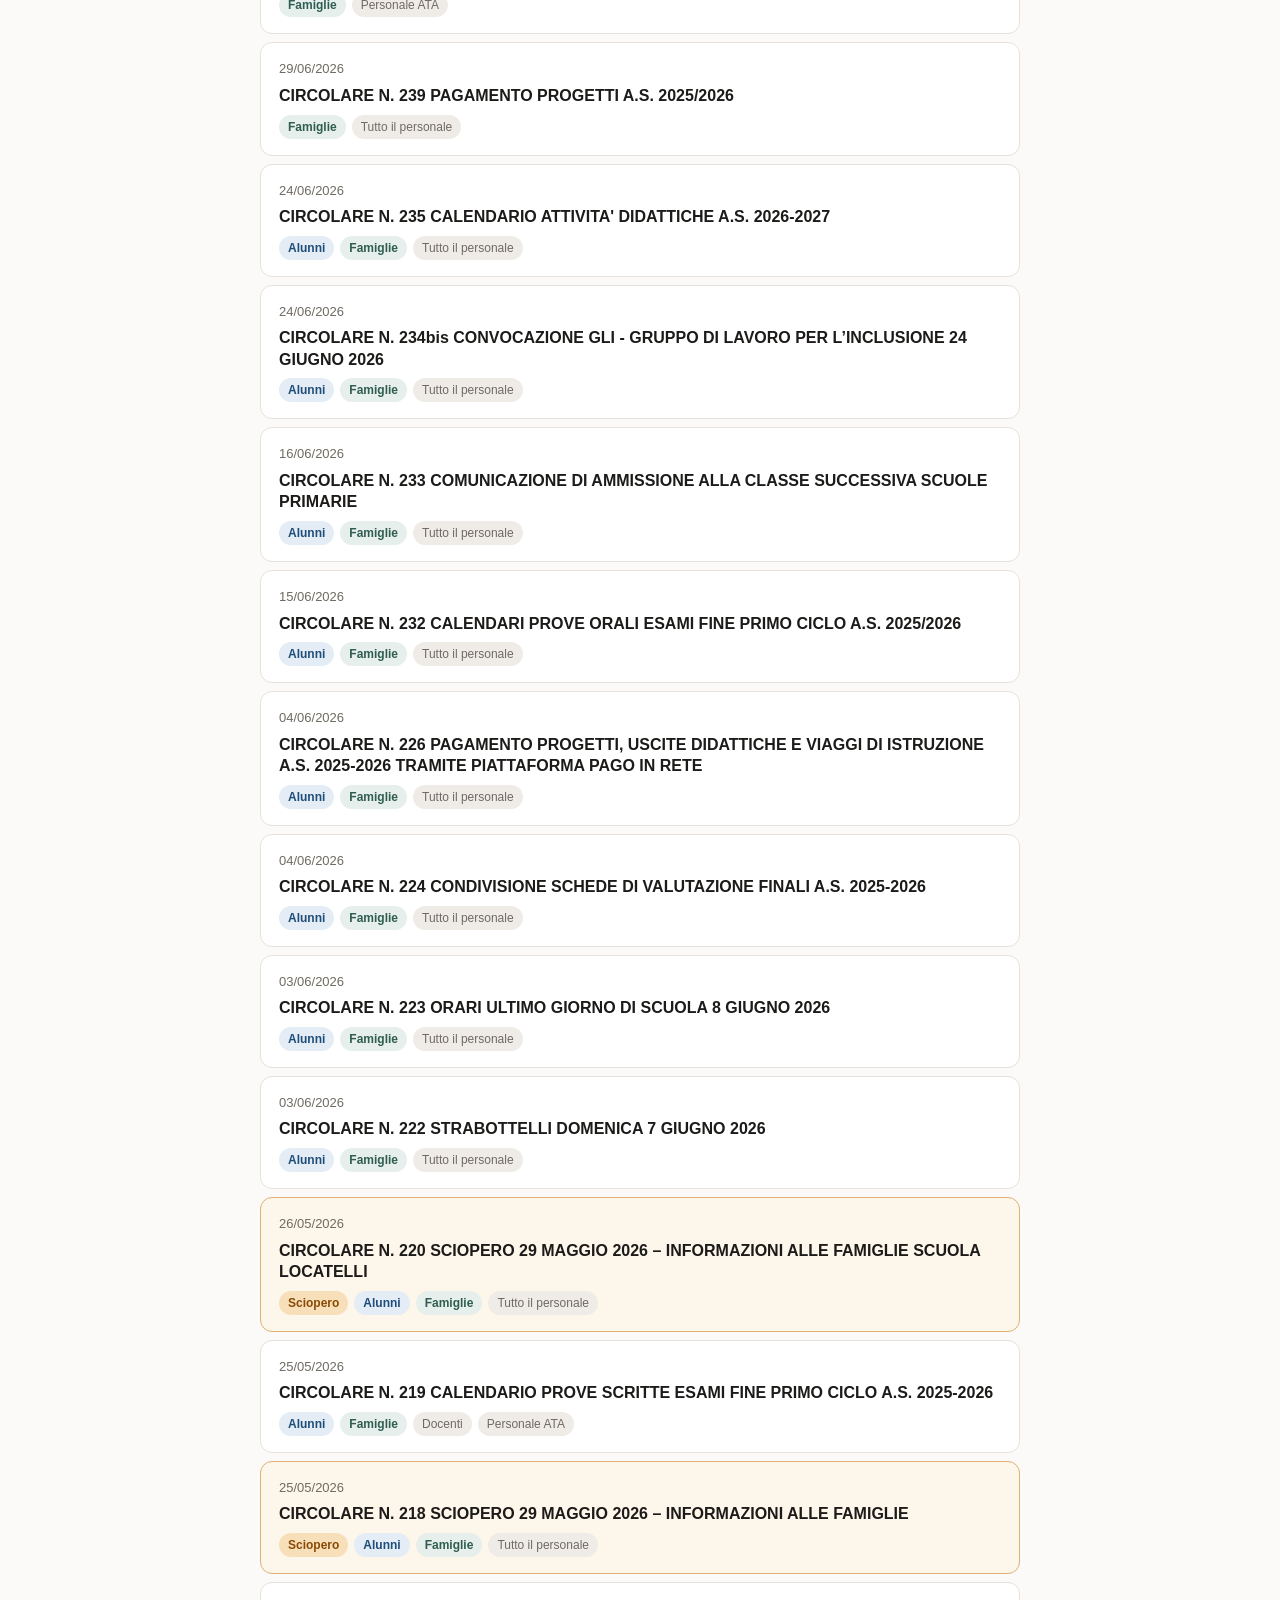
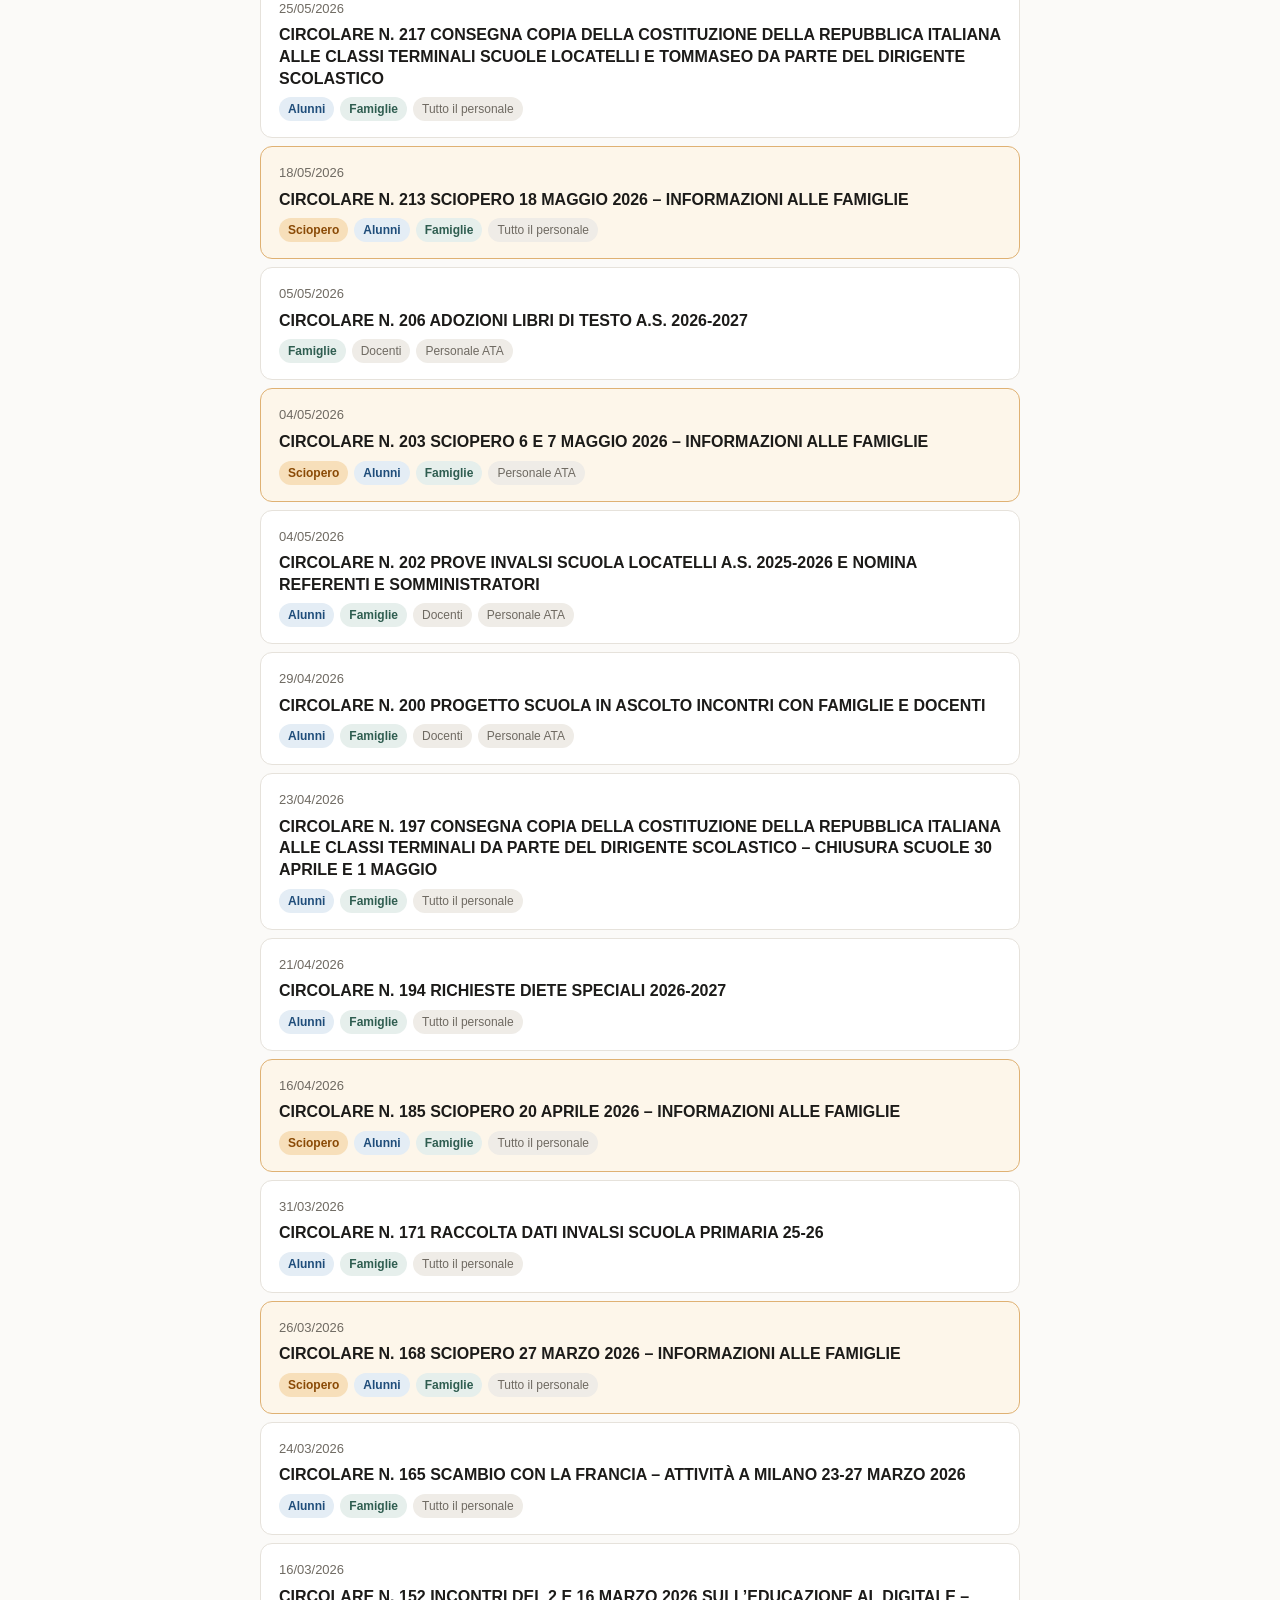
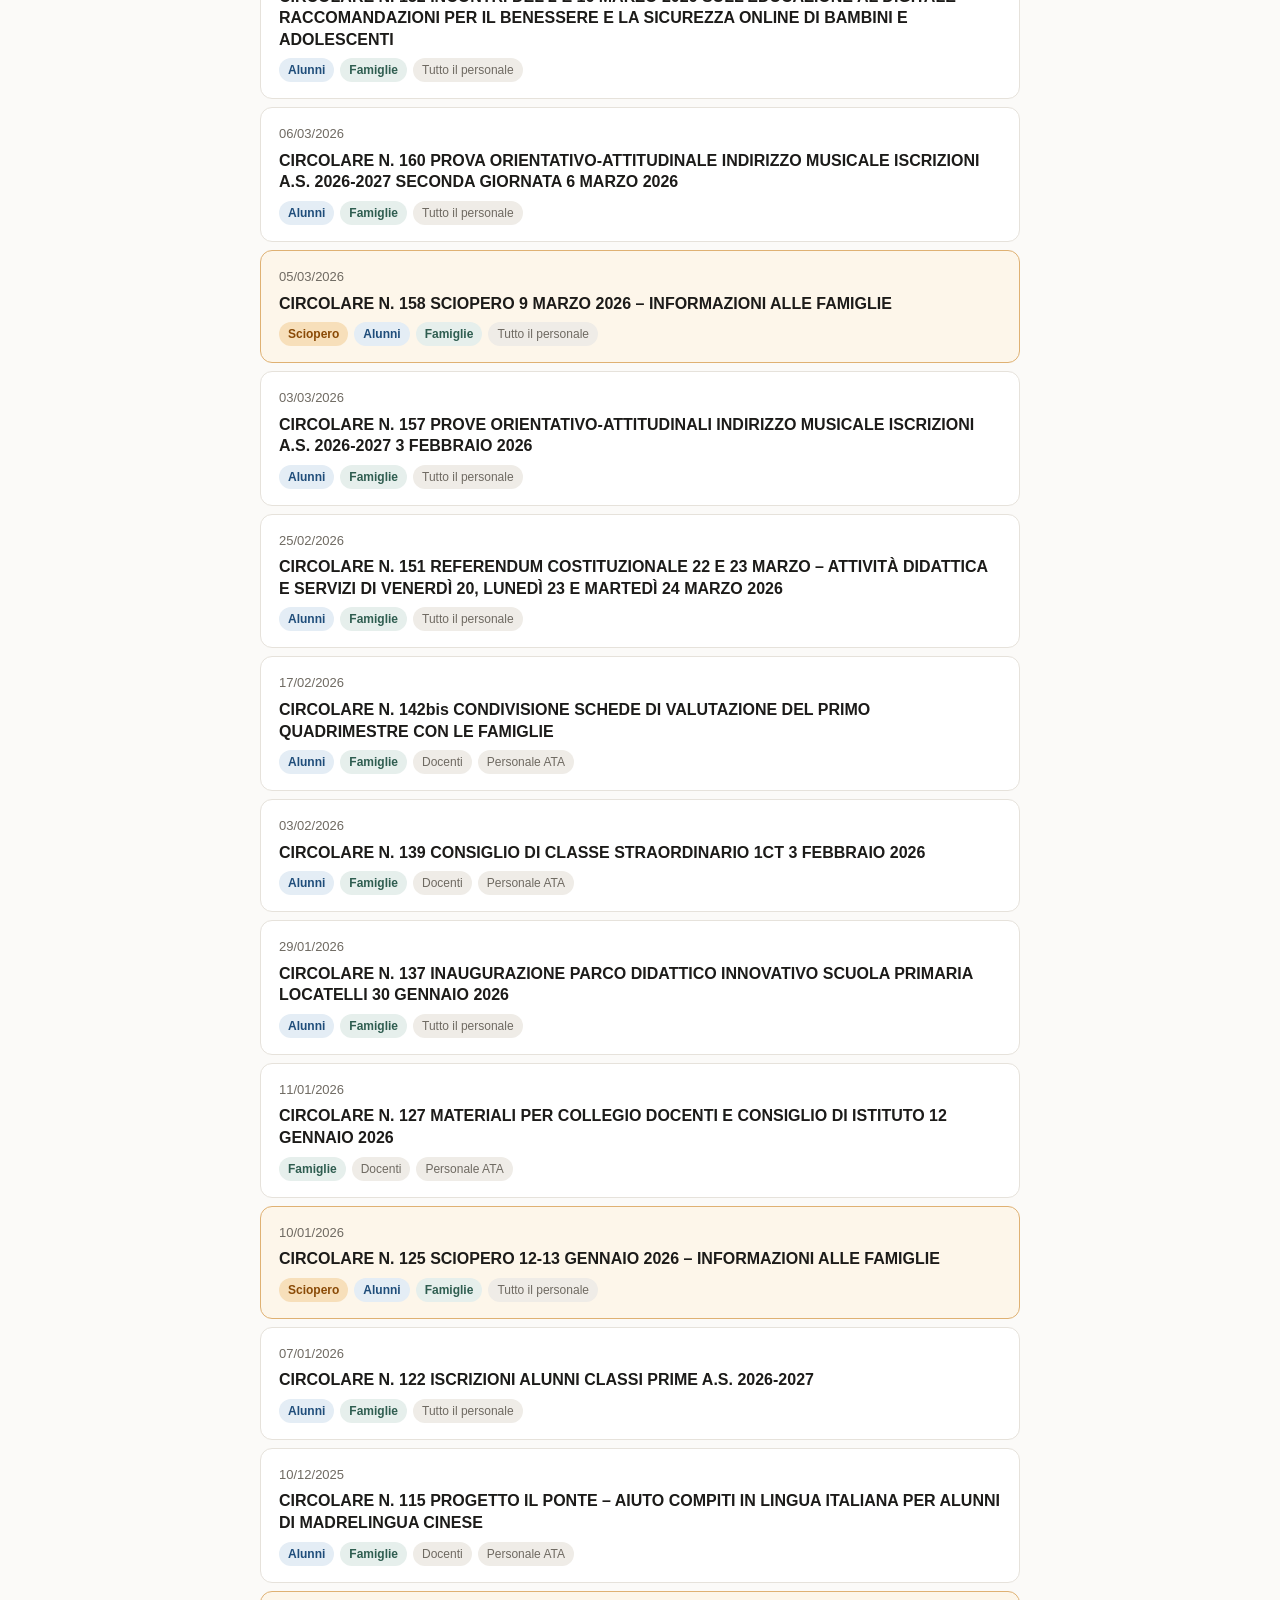
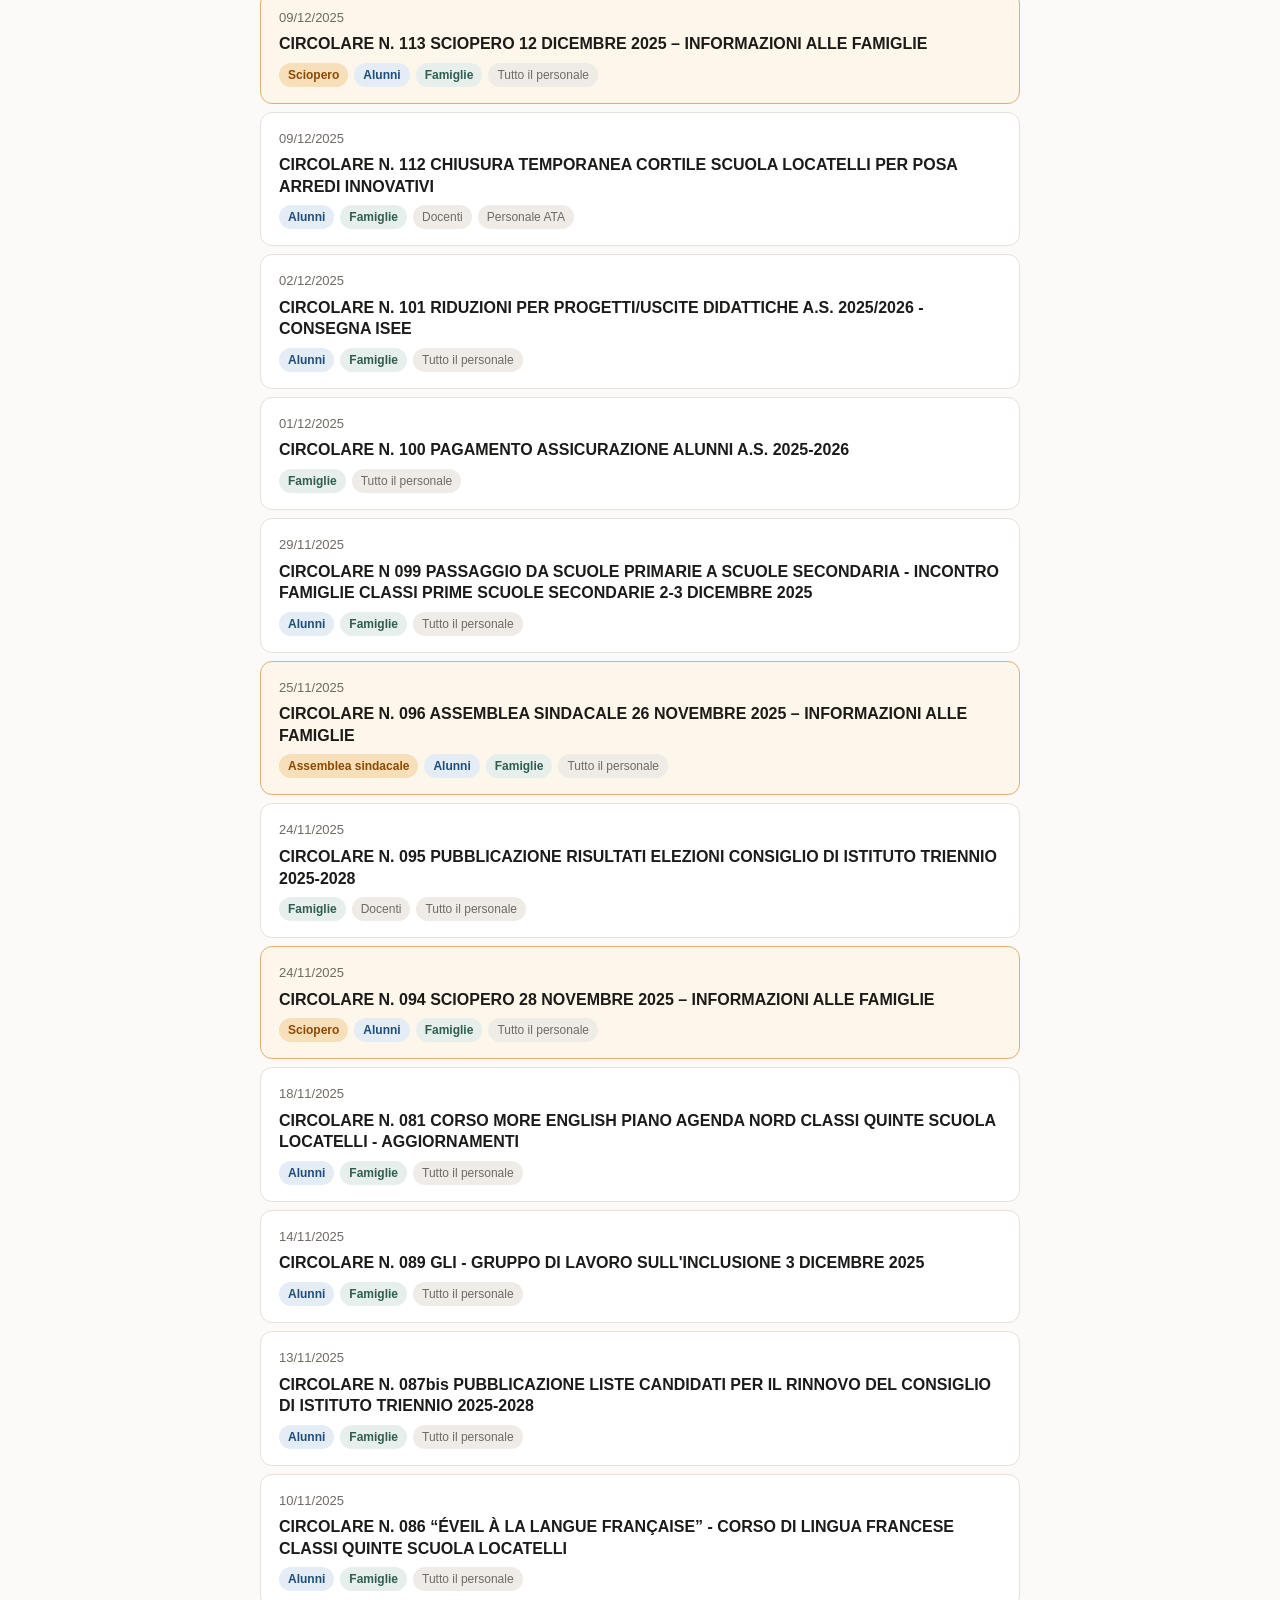
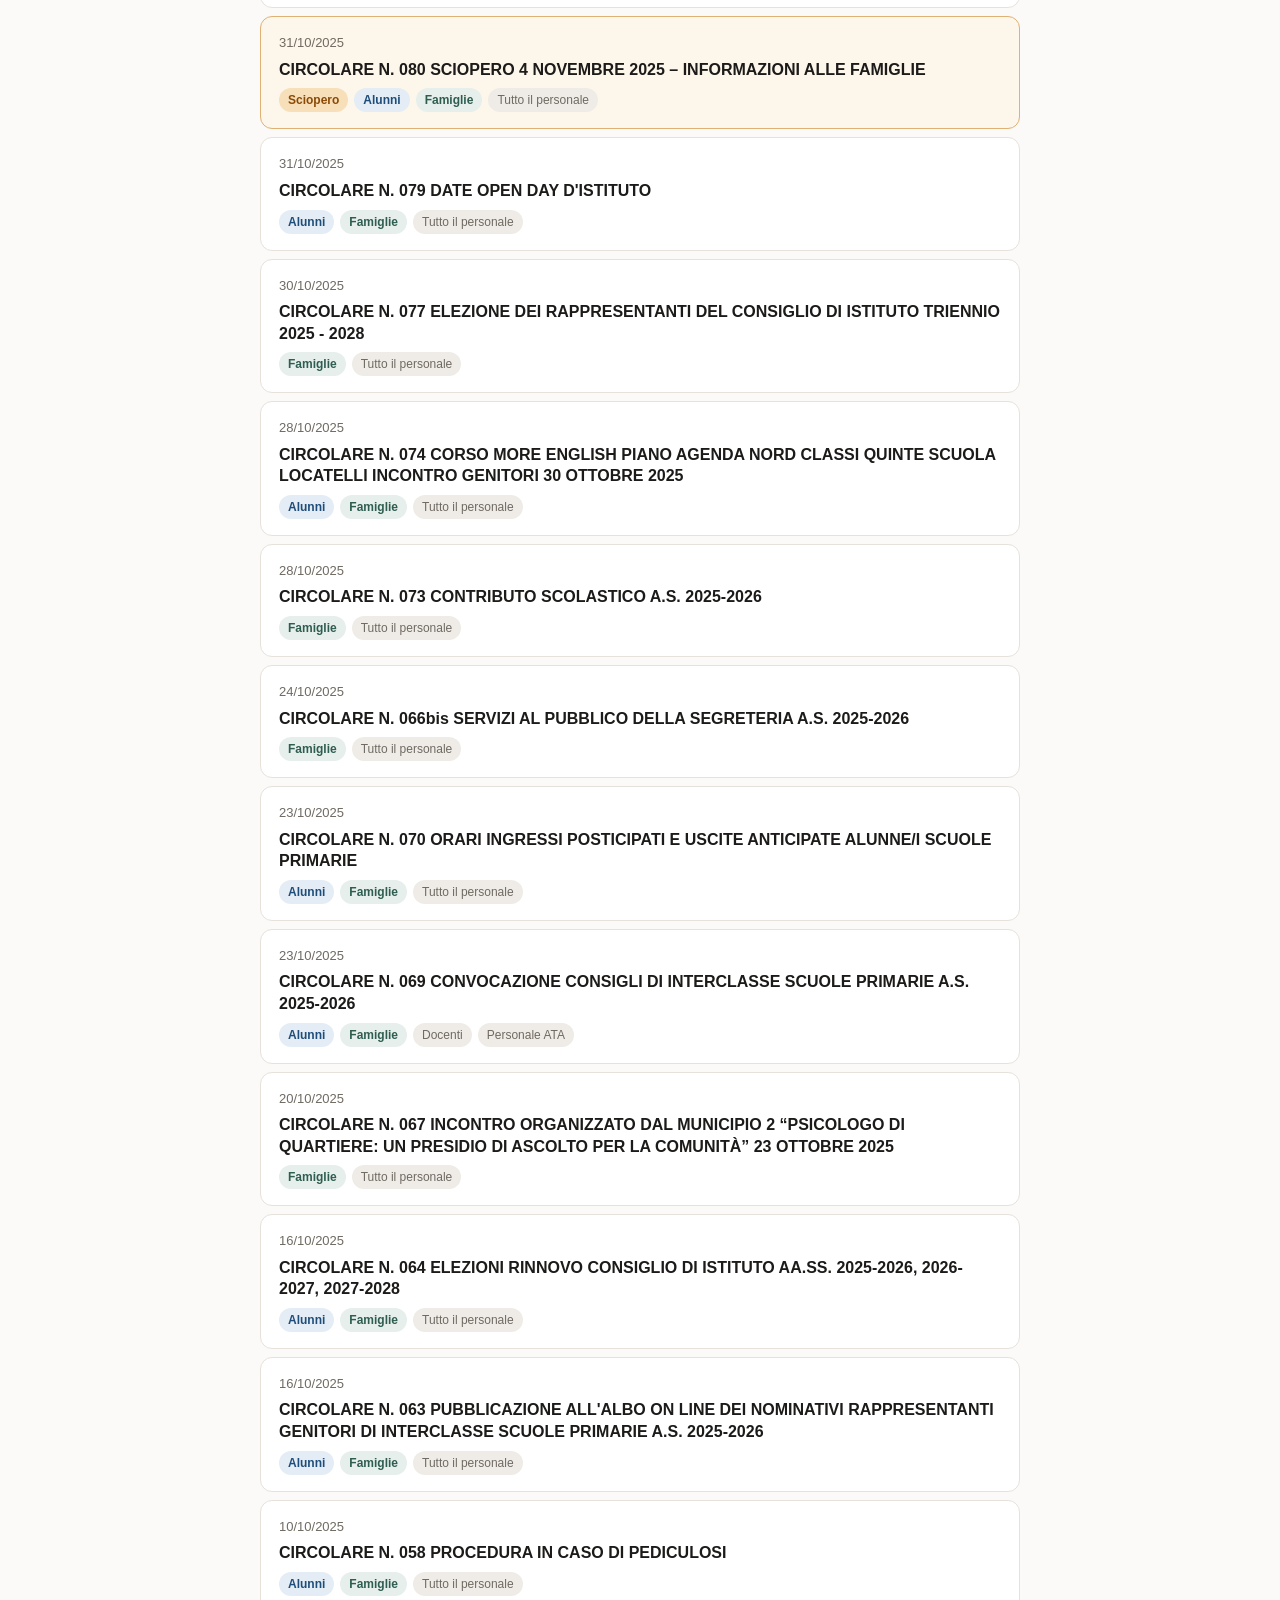
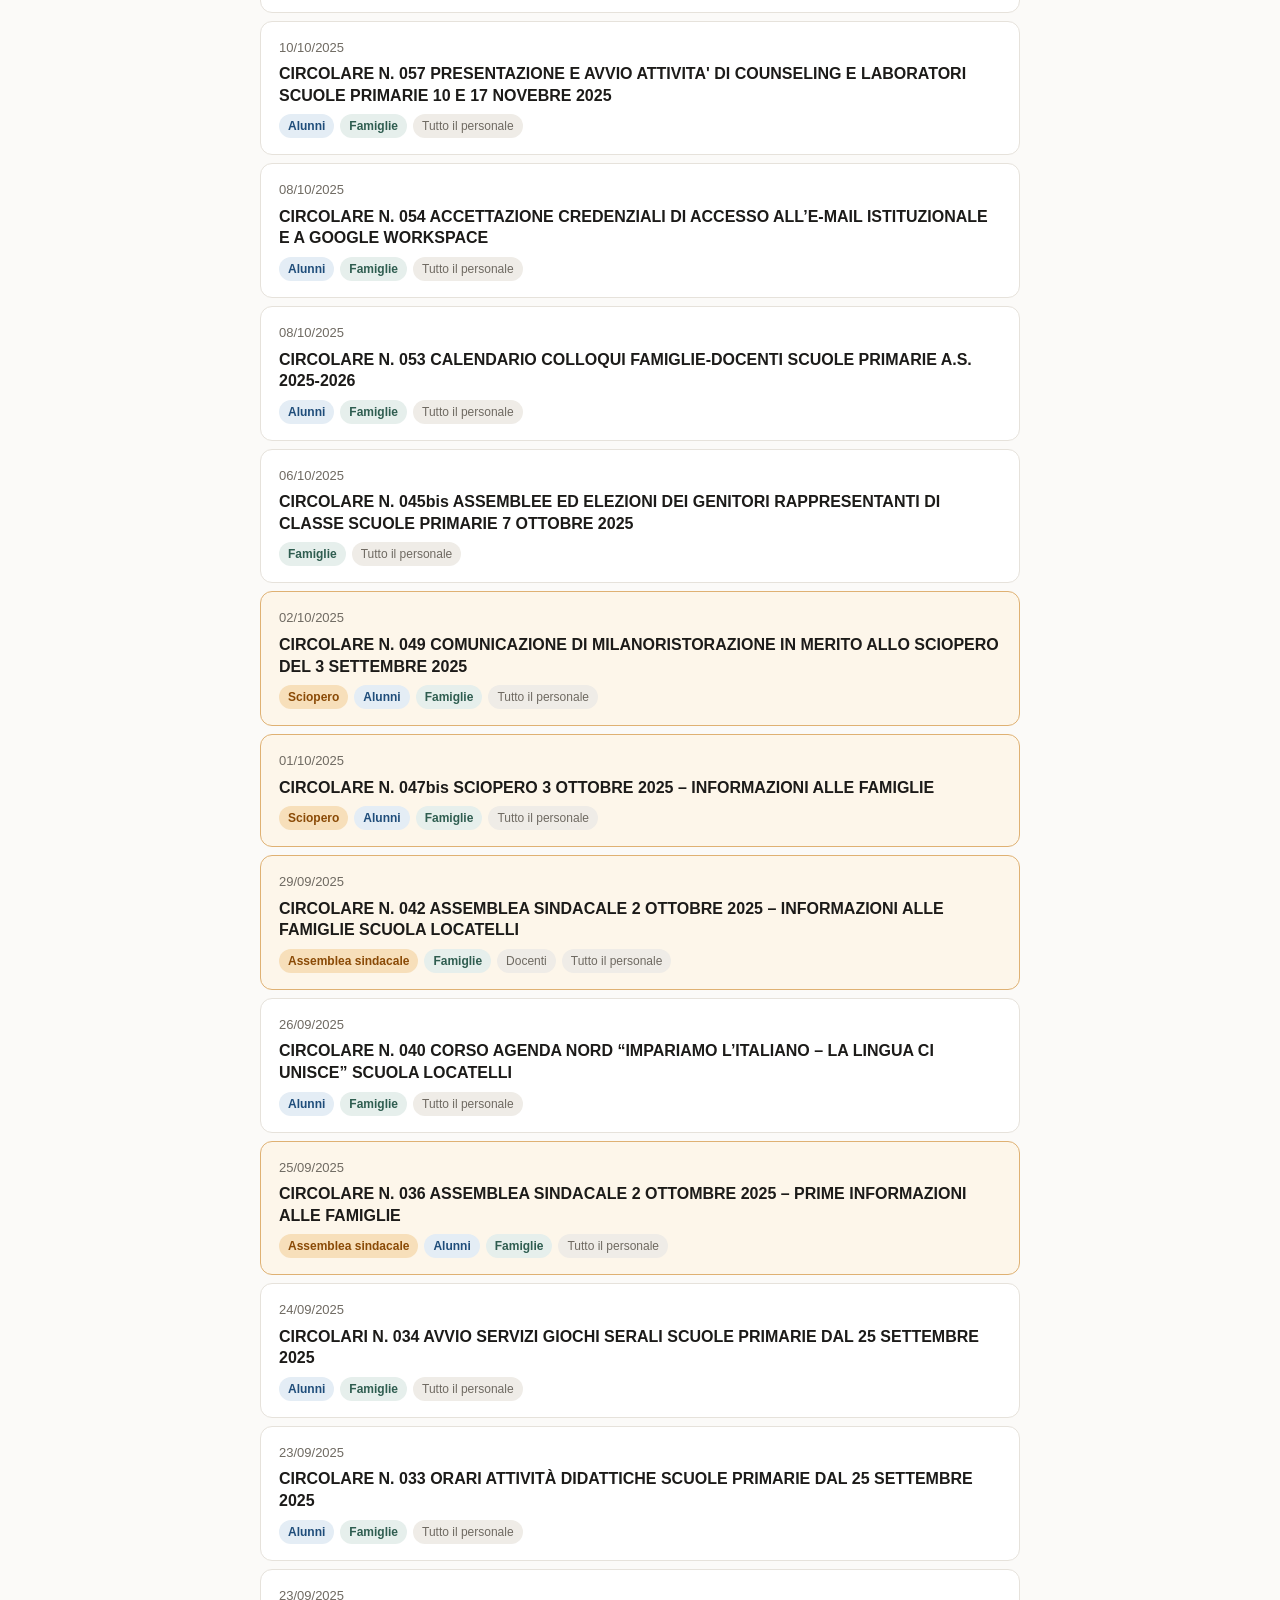
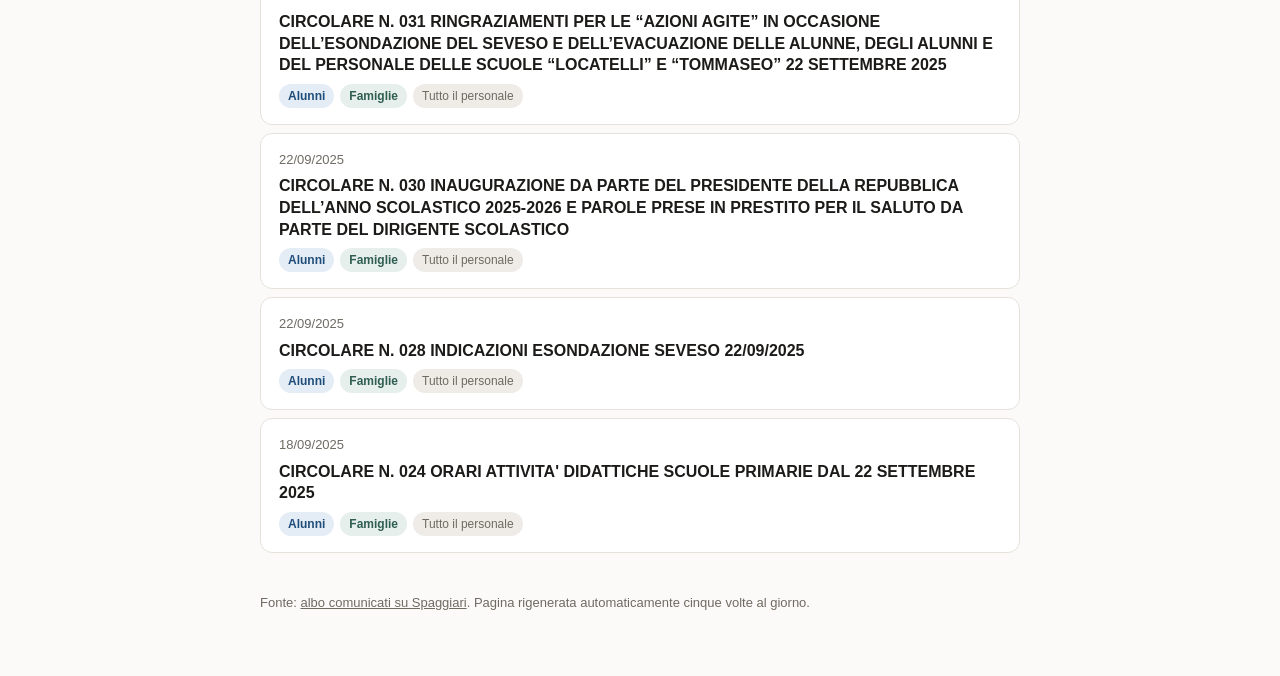
==== commit 92a1dcc4: "circolari: aggiornamento automatico" ====
--- a/circolari/index.html
+++ b/circolari/index.html
@@ -92,7 +92,7 @@
 <div class="wrap">
   <header>
     <h1>Circolari — Famiglie e Alunni</h1>
-    <p class="sub">IC Locatelli-Quasimodo · 109 documenti · aggiornato 24/11/2026 alle 19:00</p>
+    <p class="sub">IC Locatelli-Quasimodo · 109 documenti · aggiornato 24/11/2026 alle 23:09</p>
   </header>
 
   <div class="filtri" role="group" aria-label="Filtra per categoria">
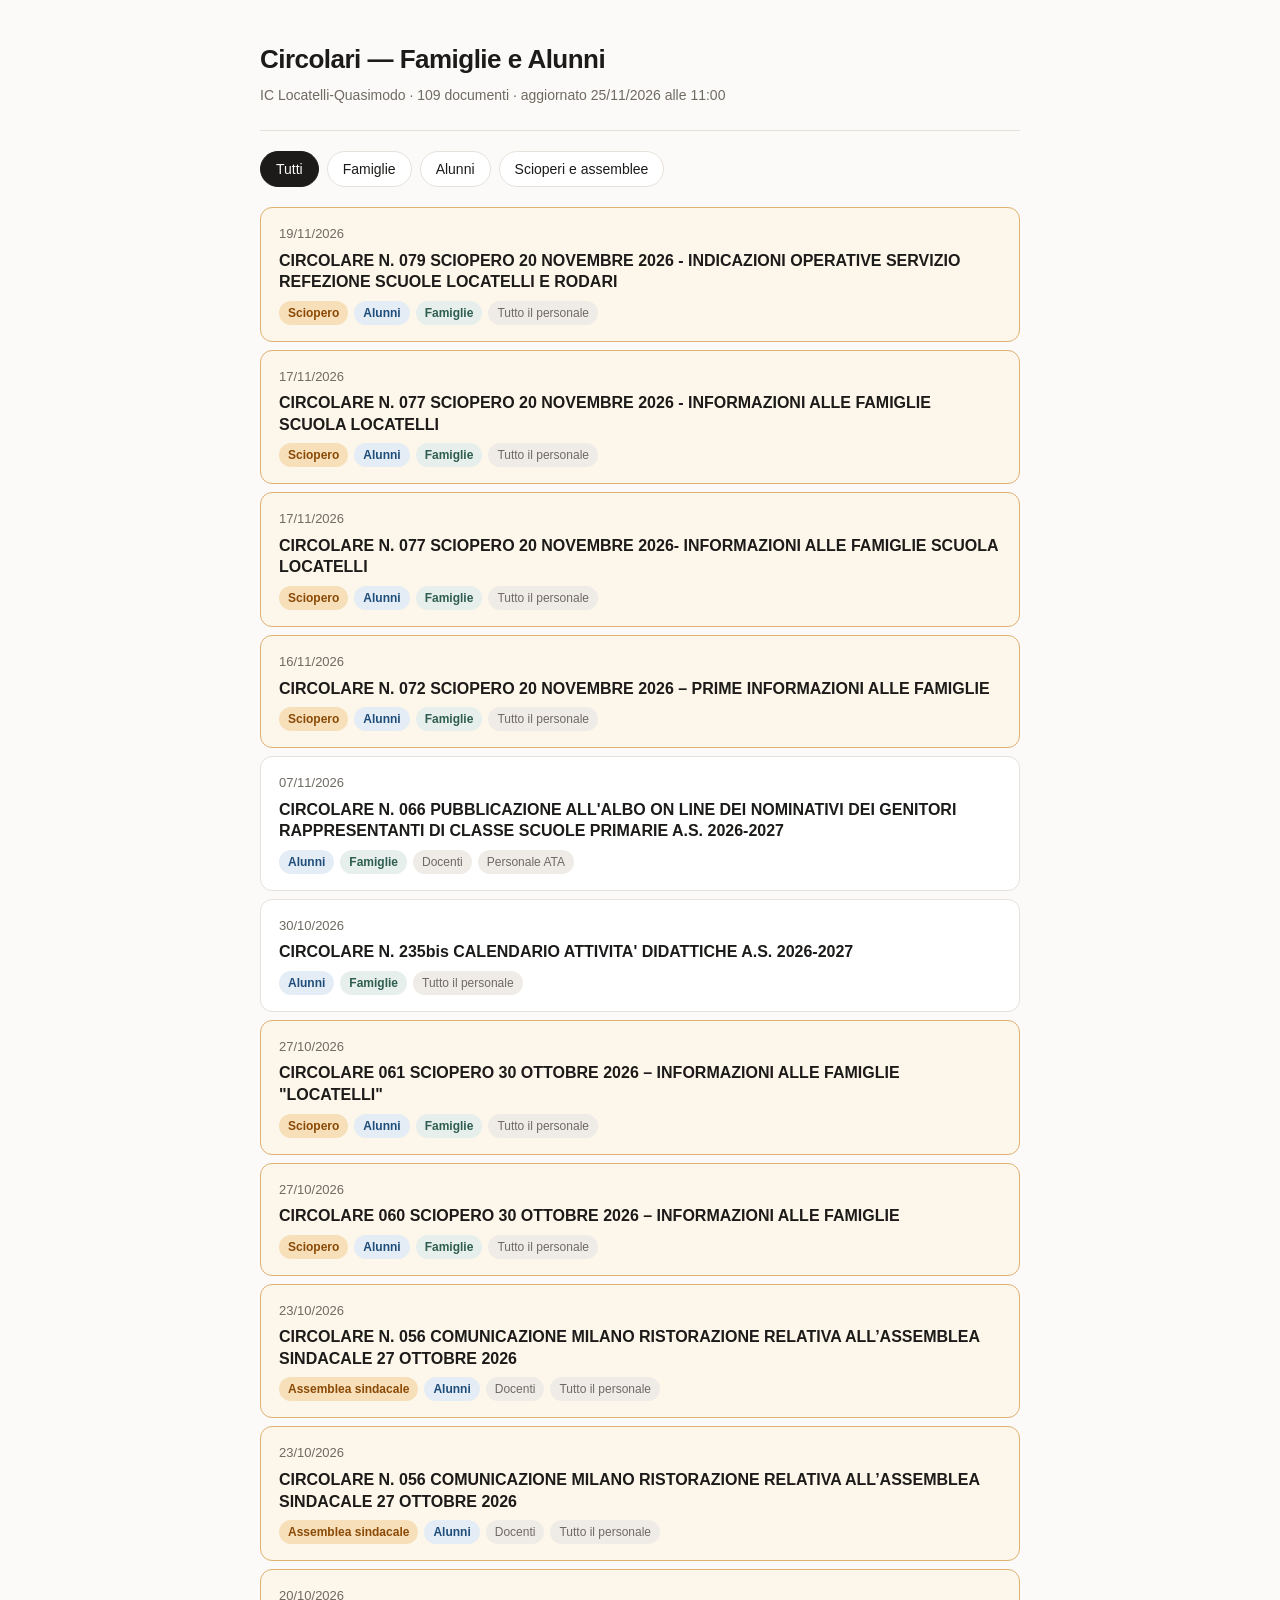
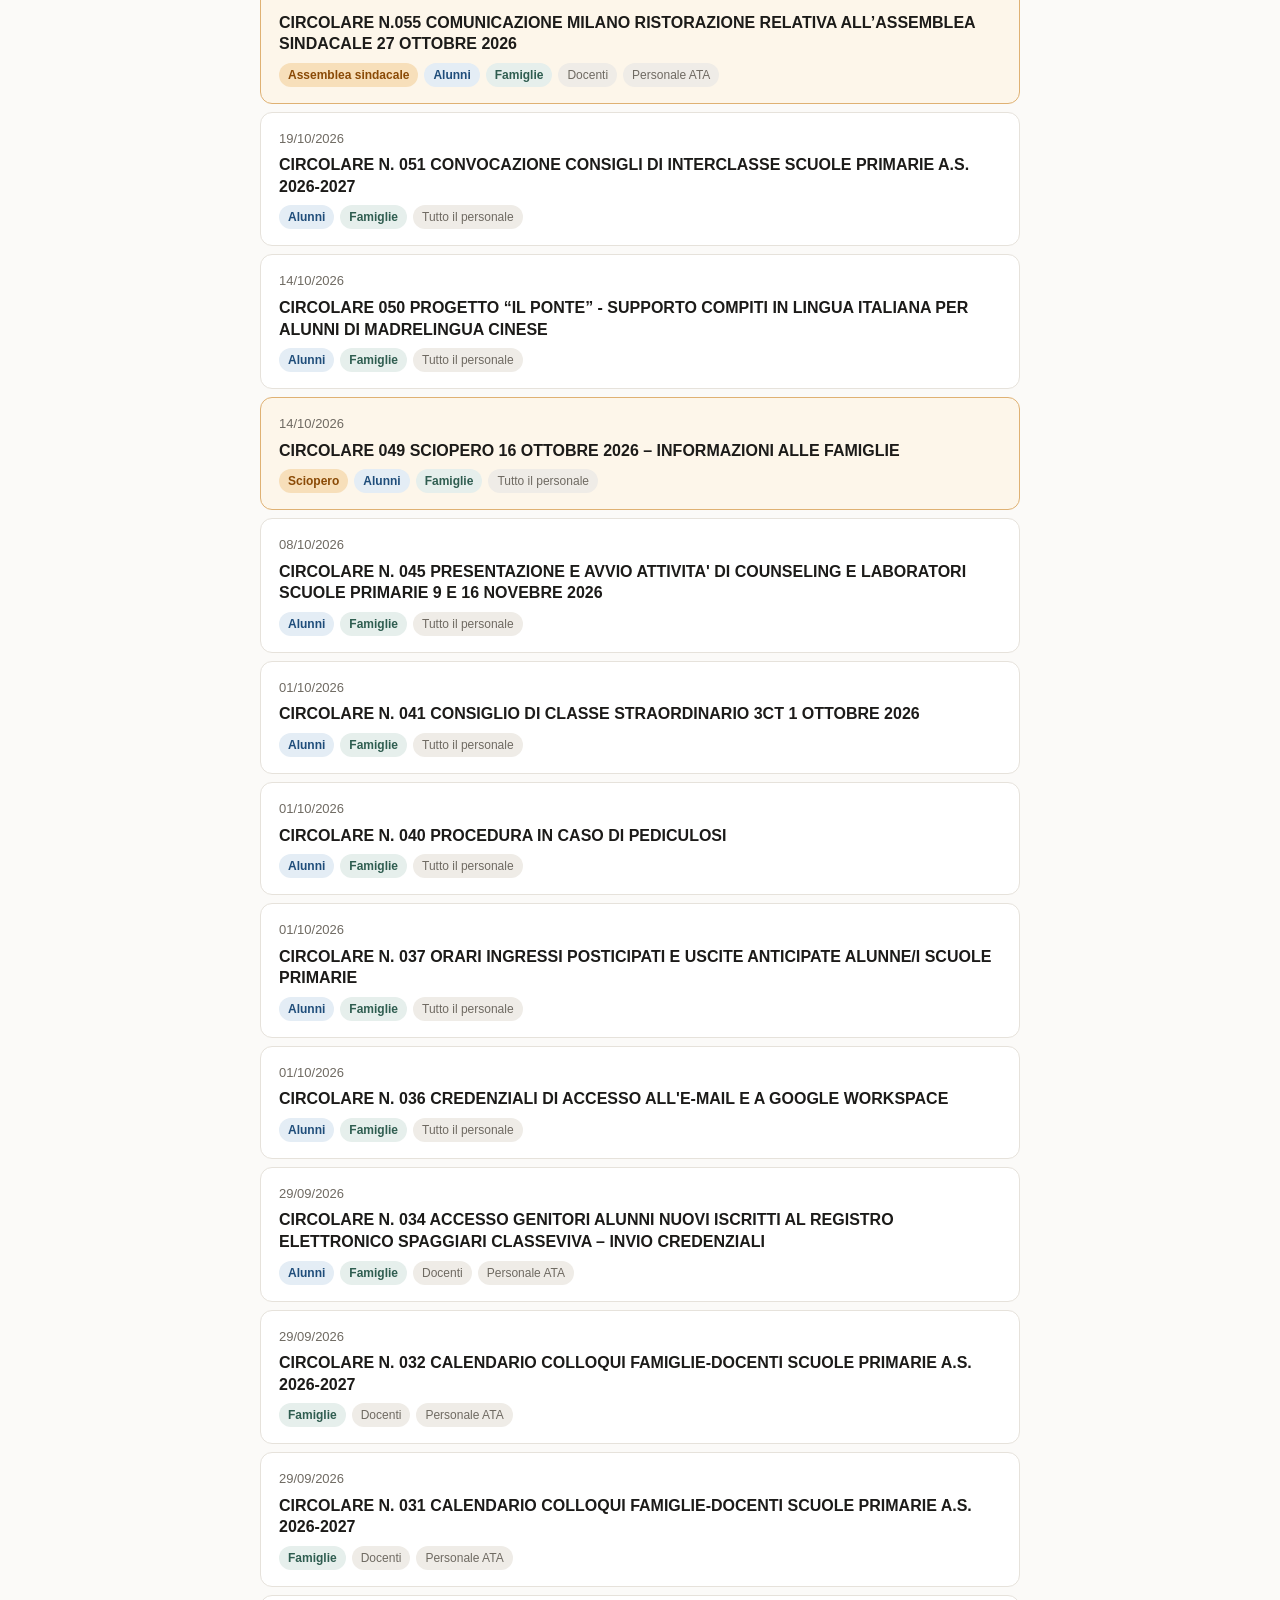
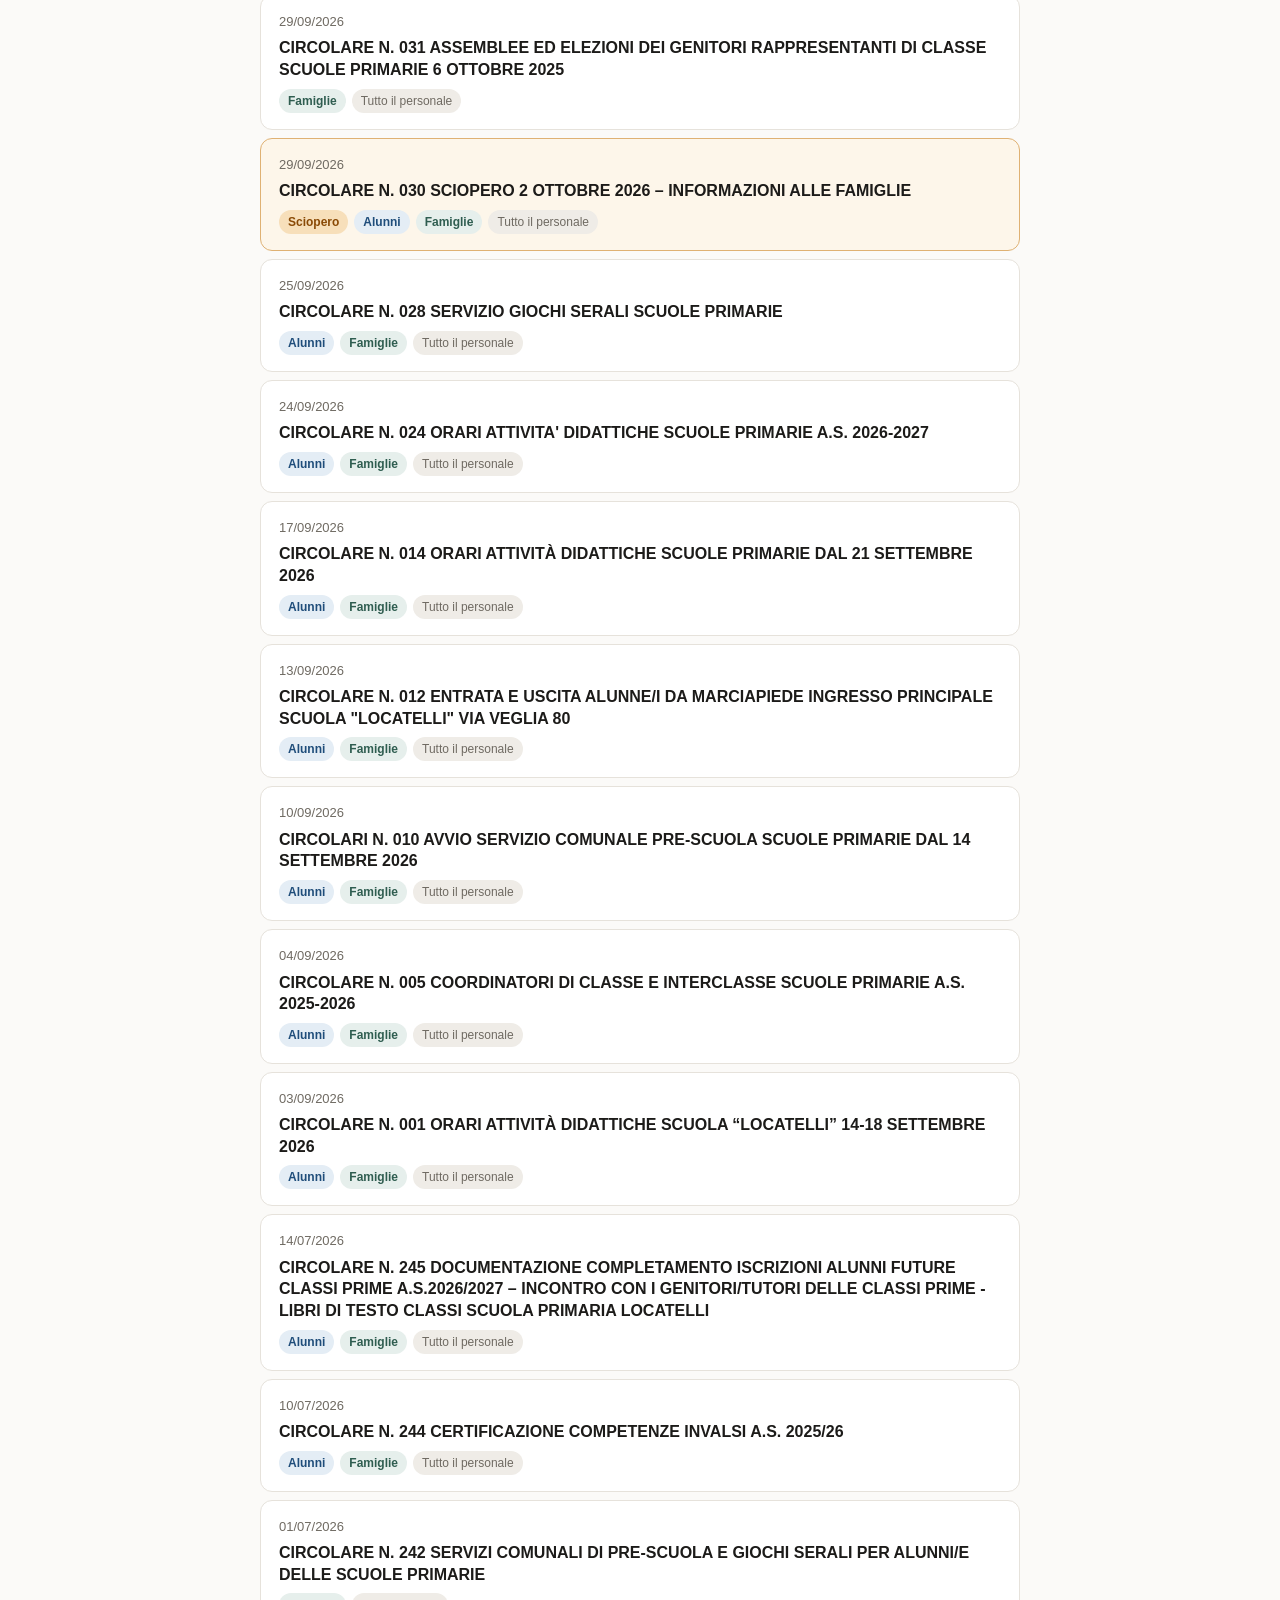
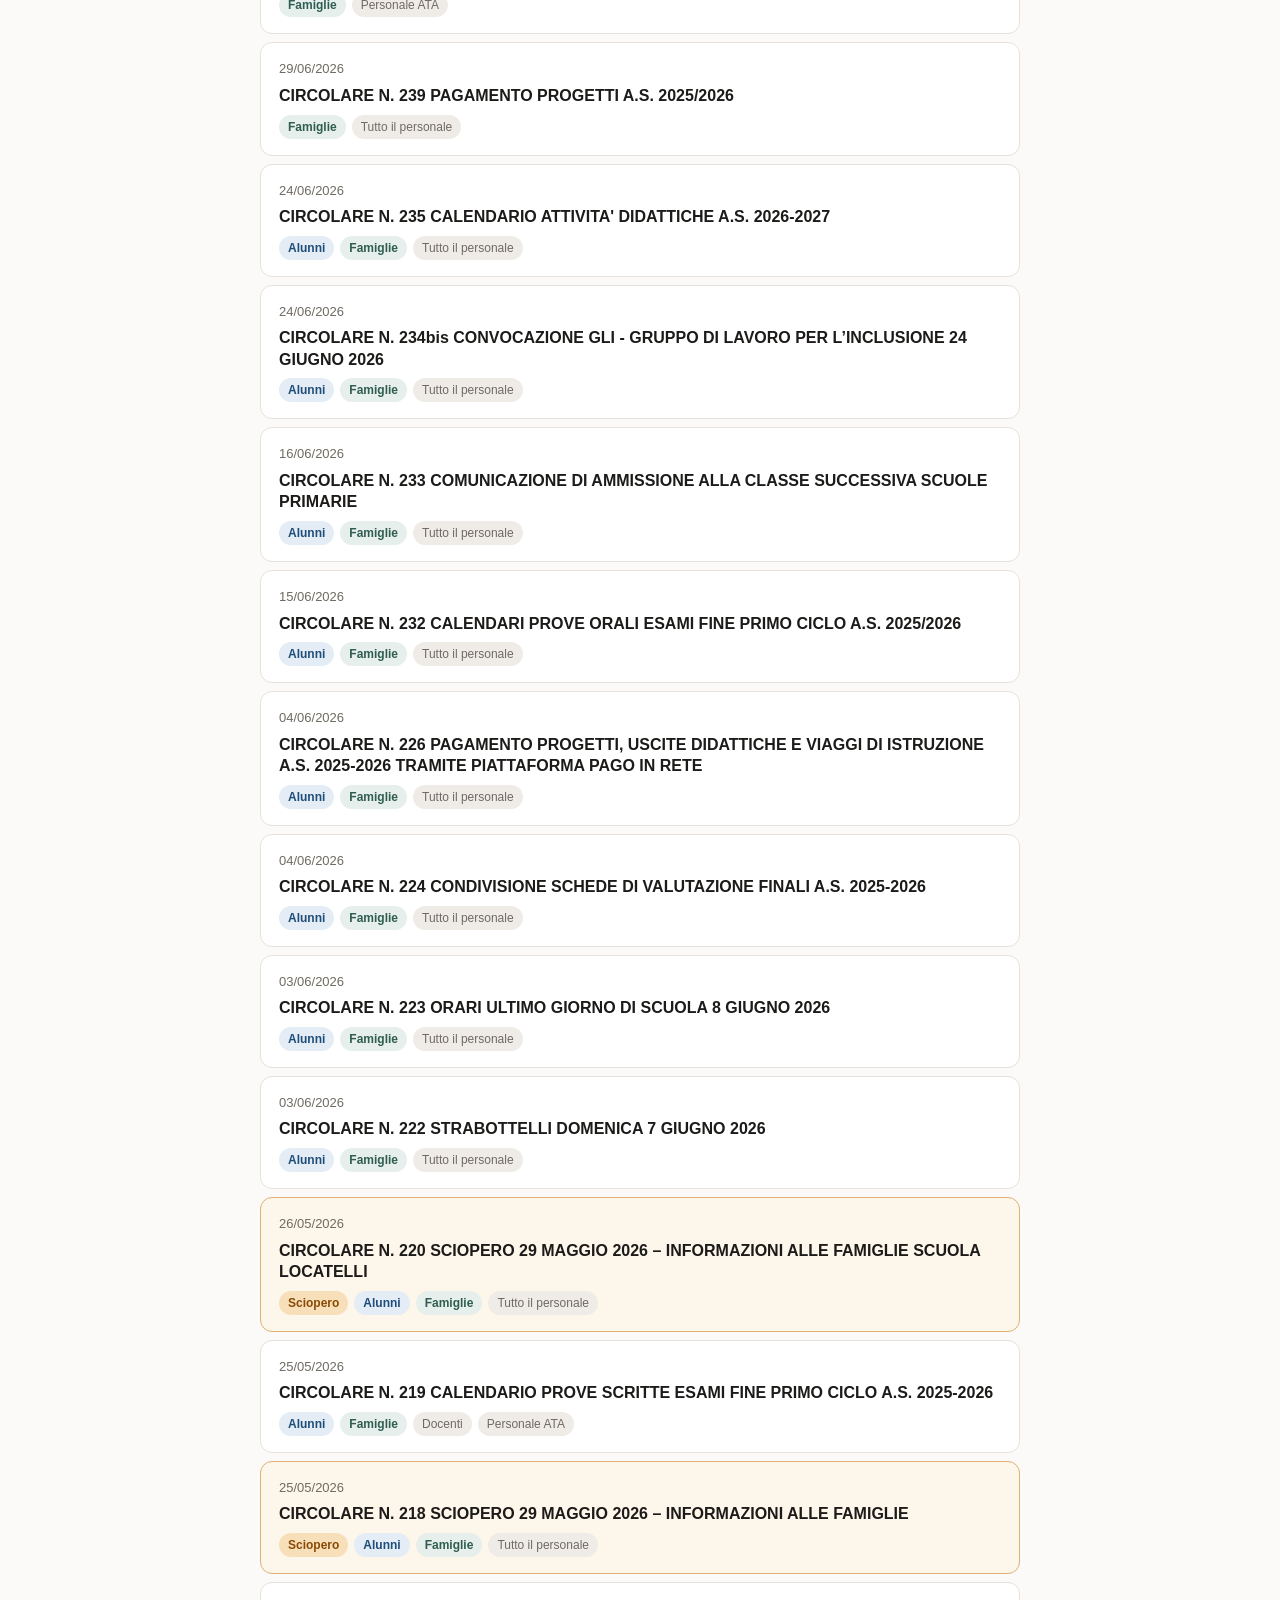
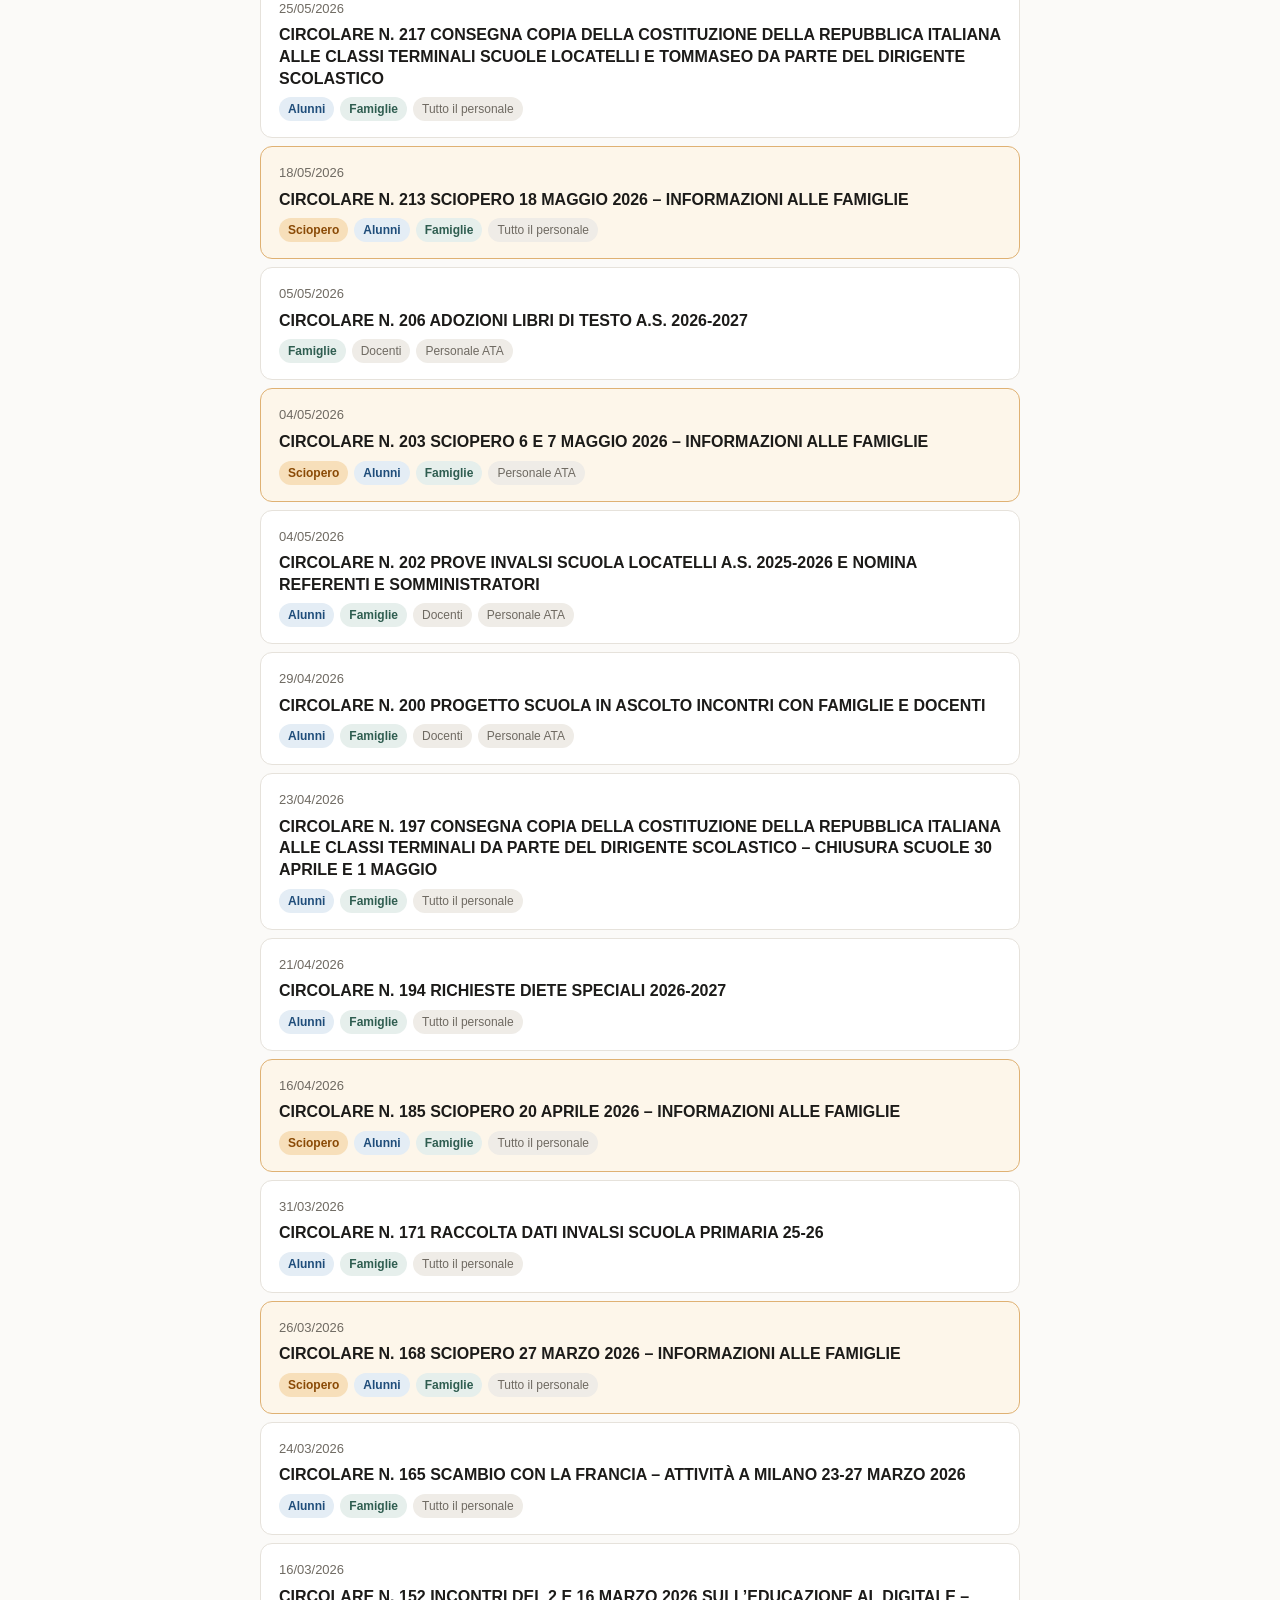
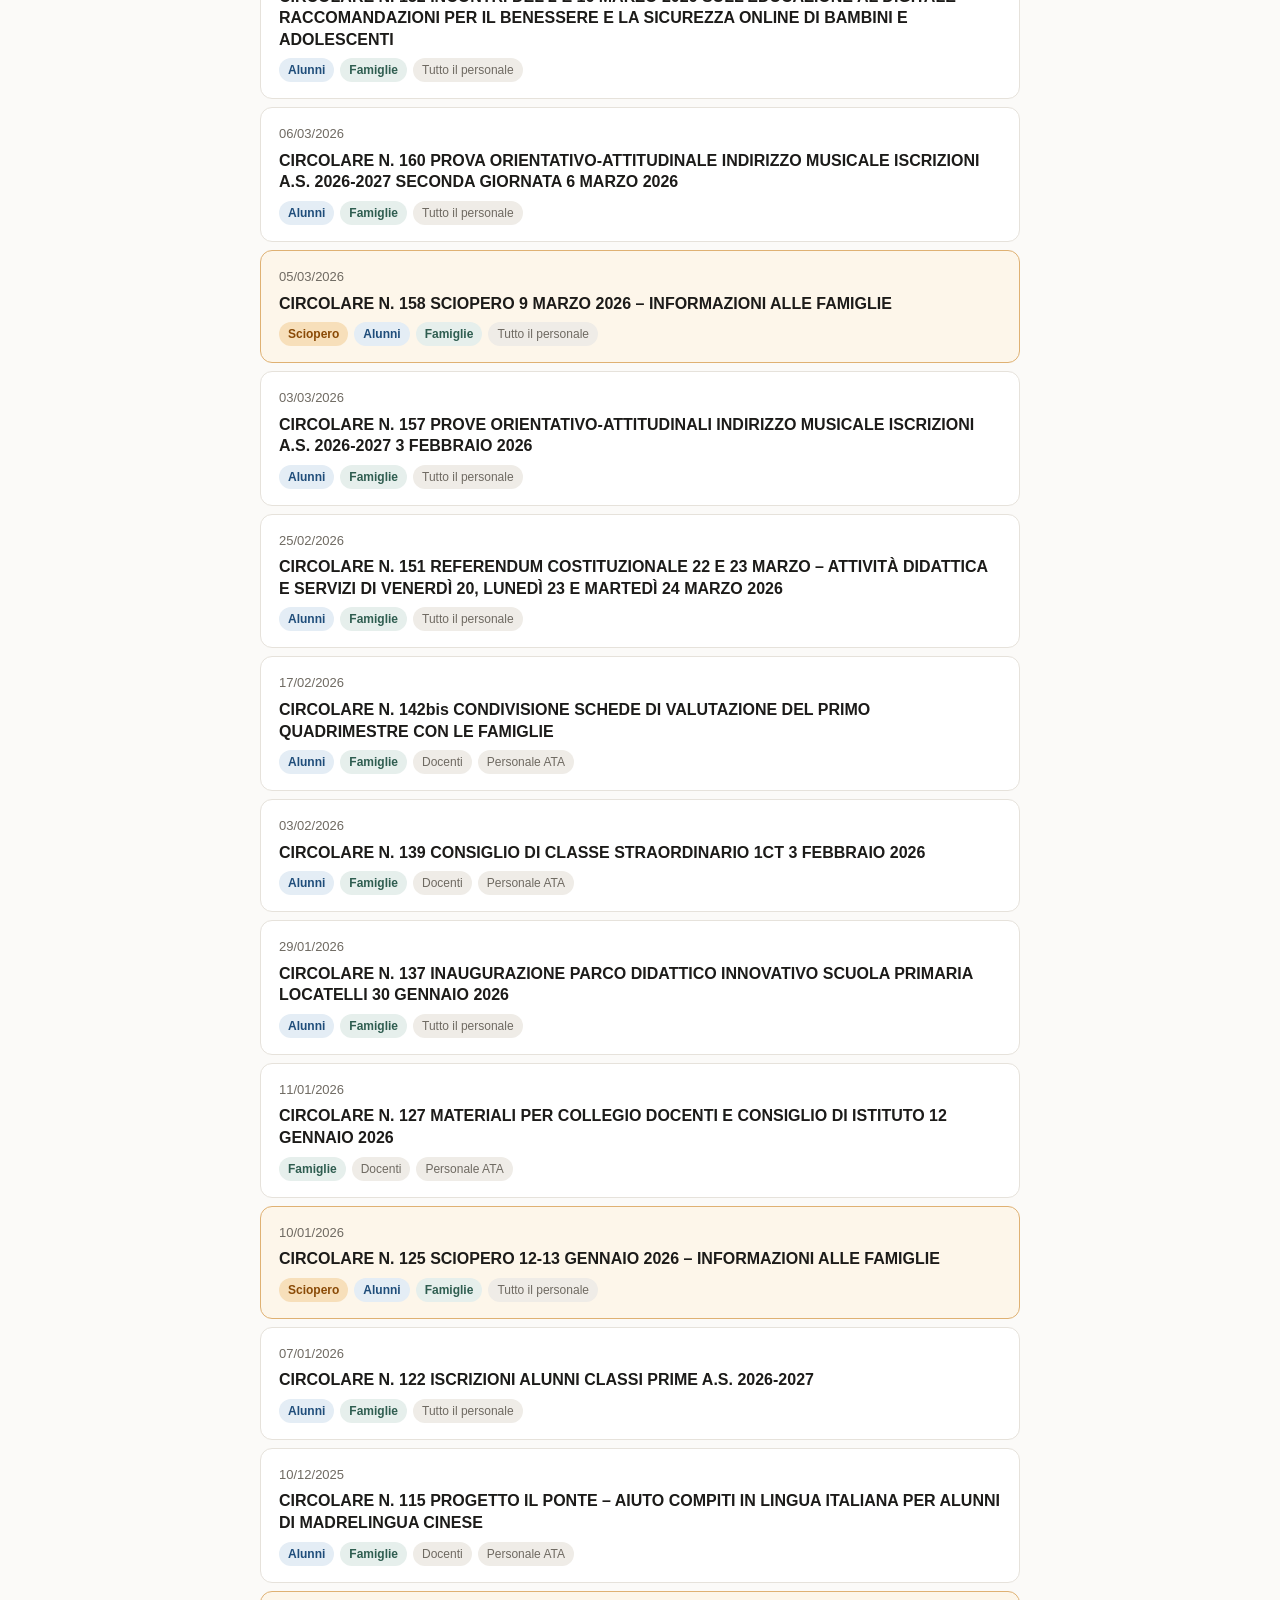
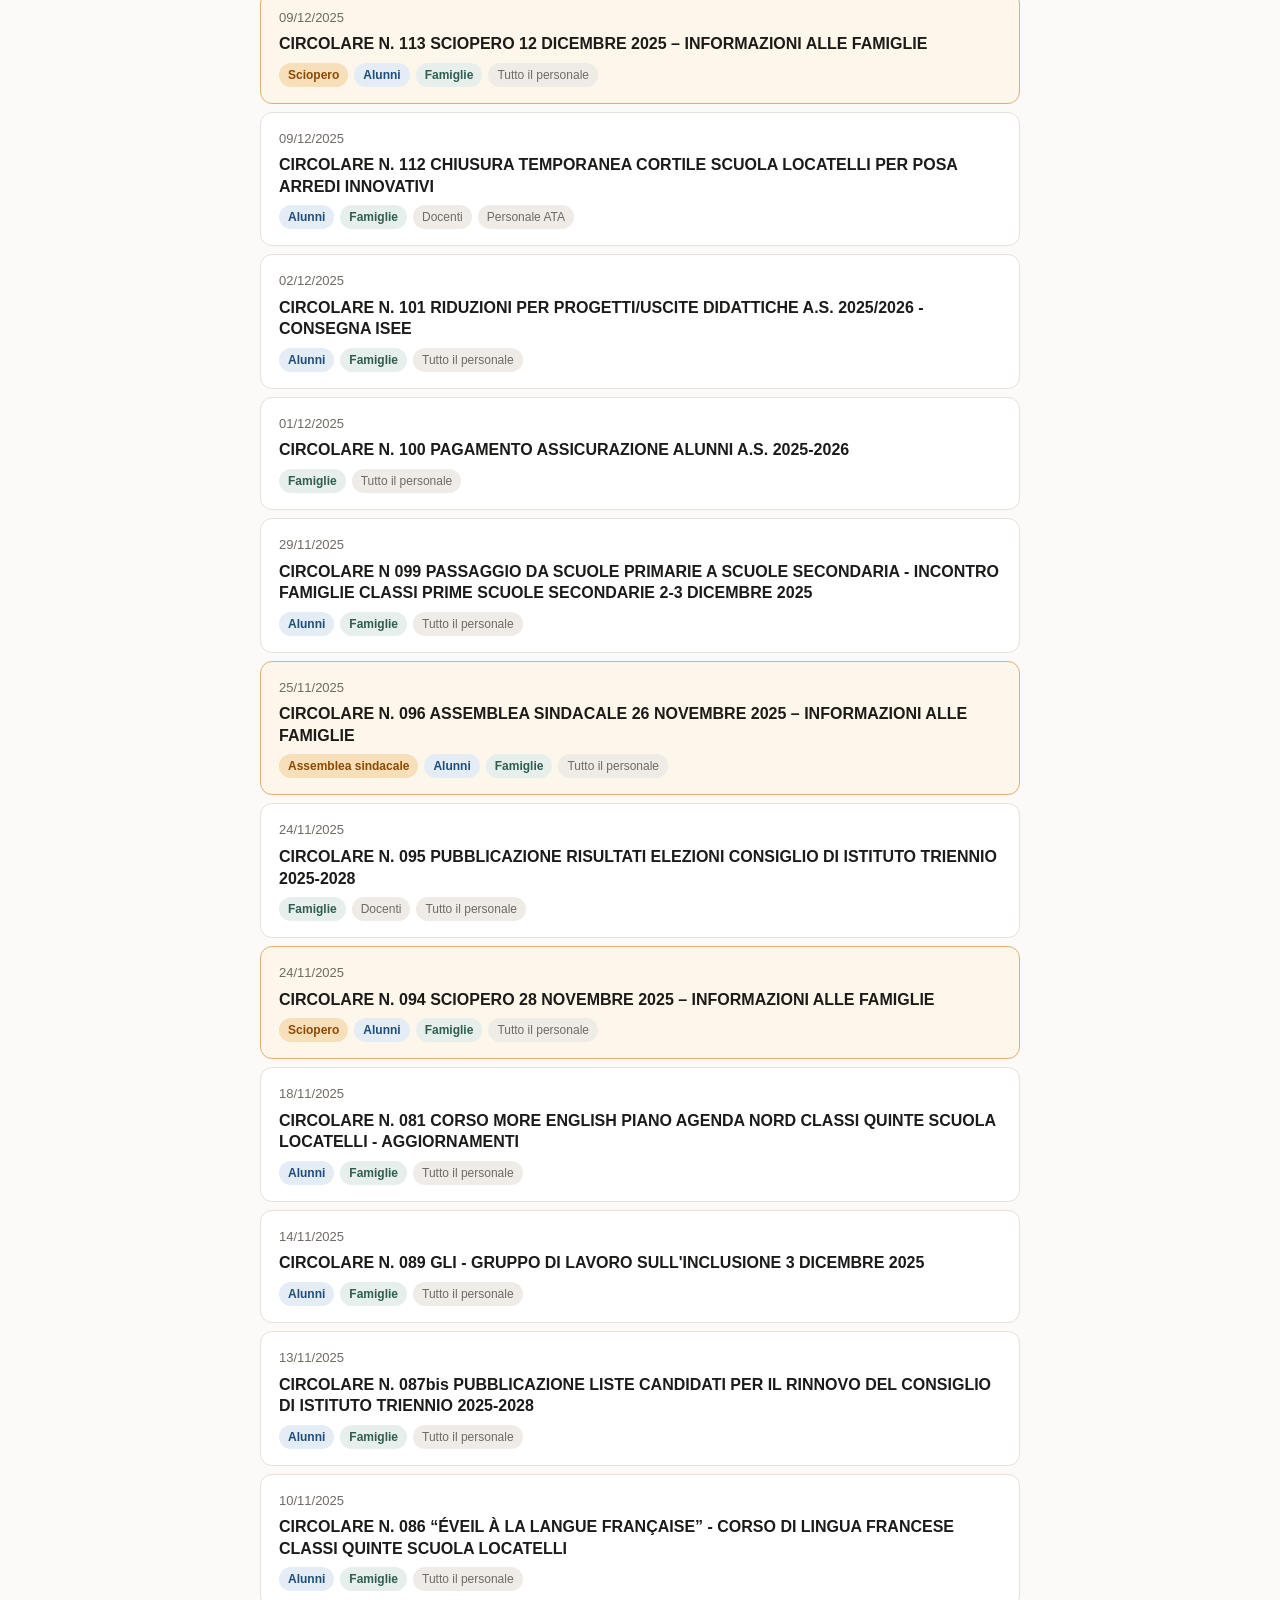
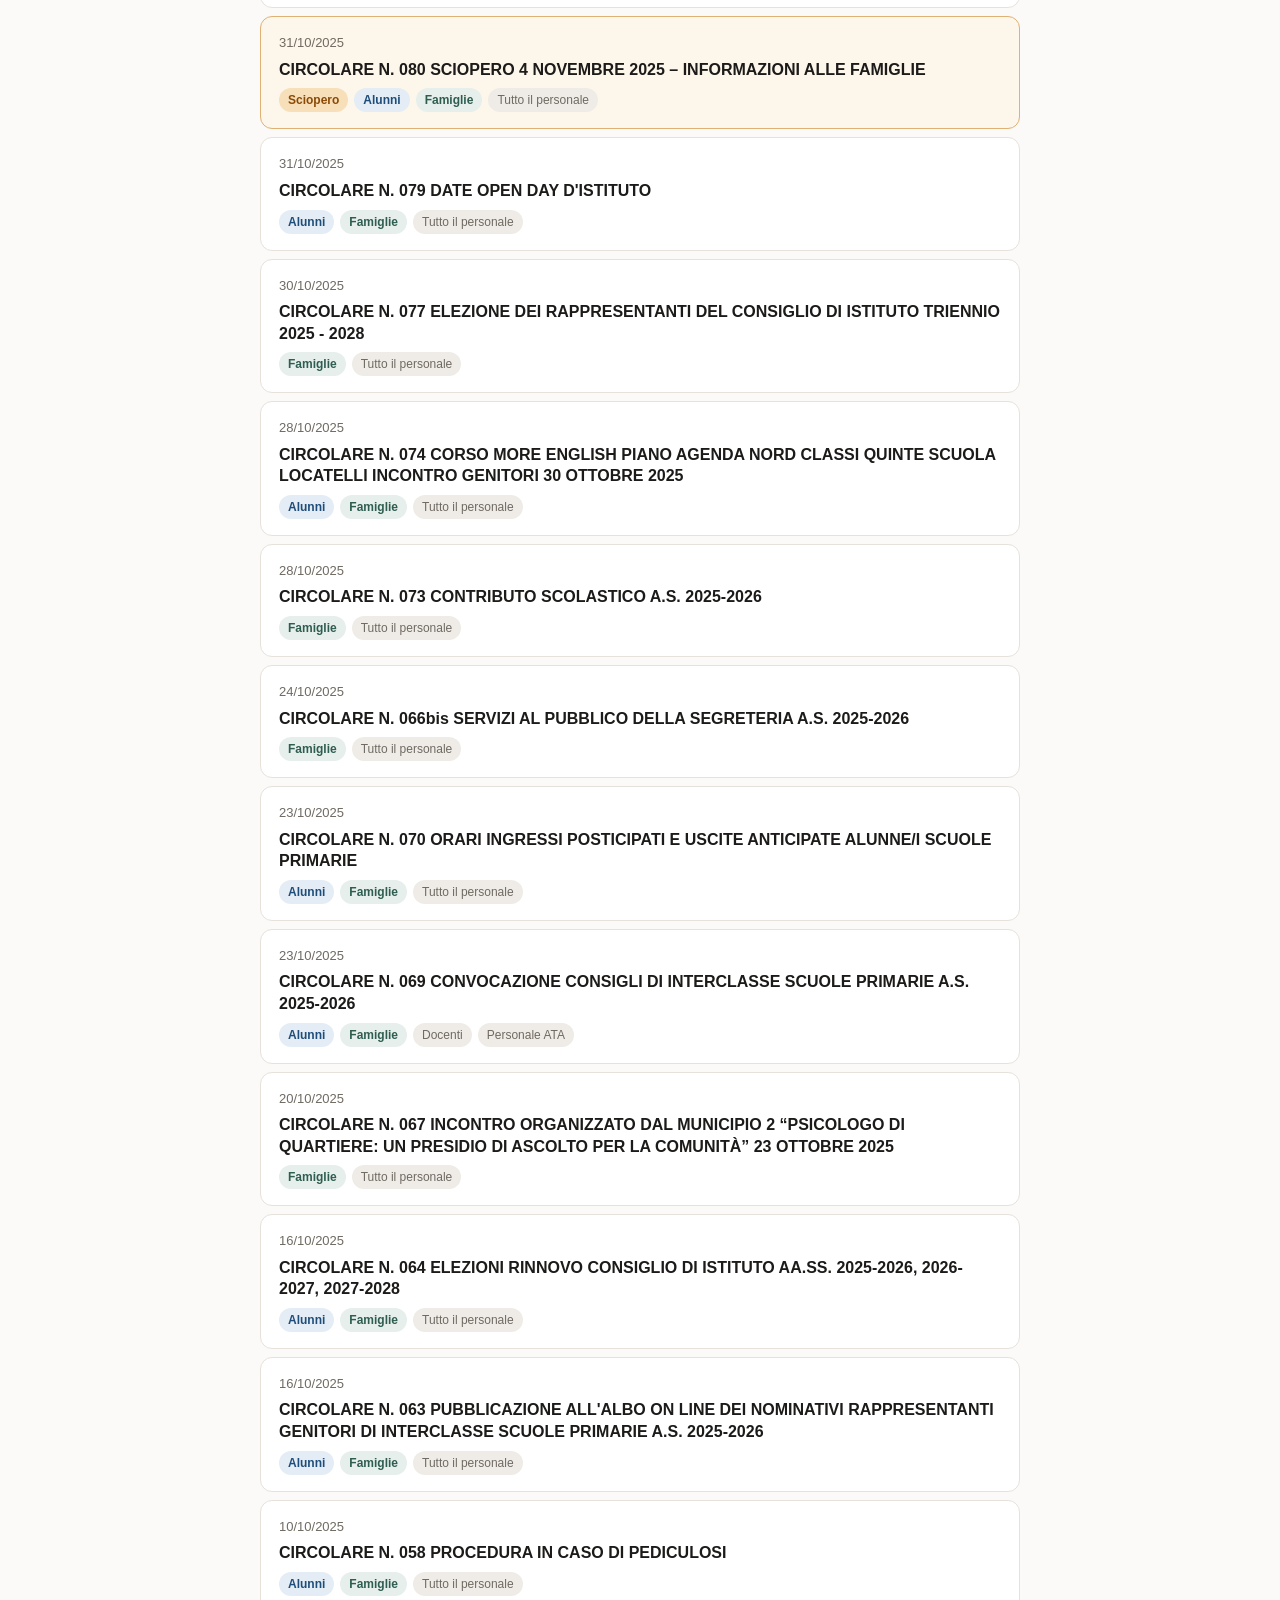
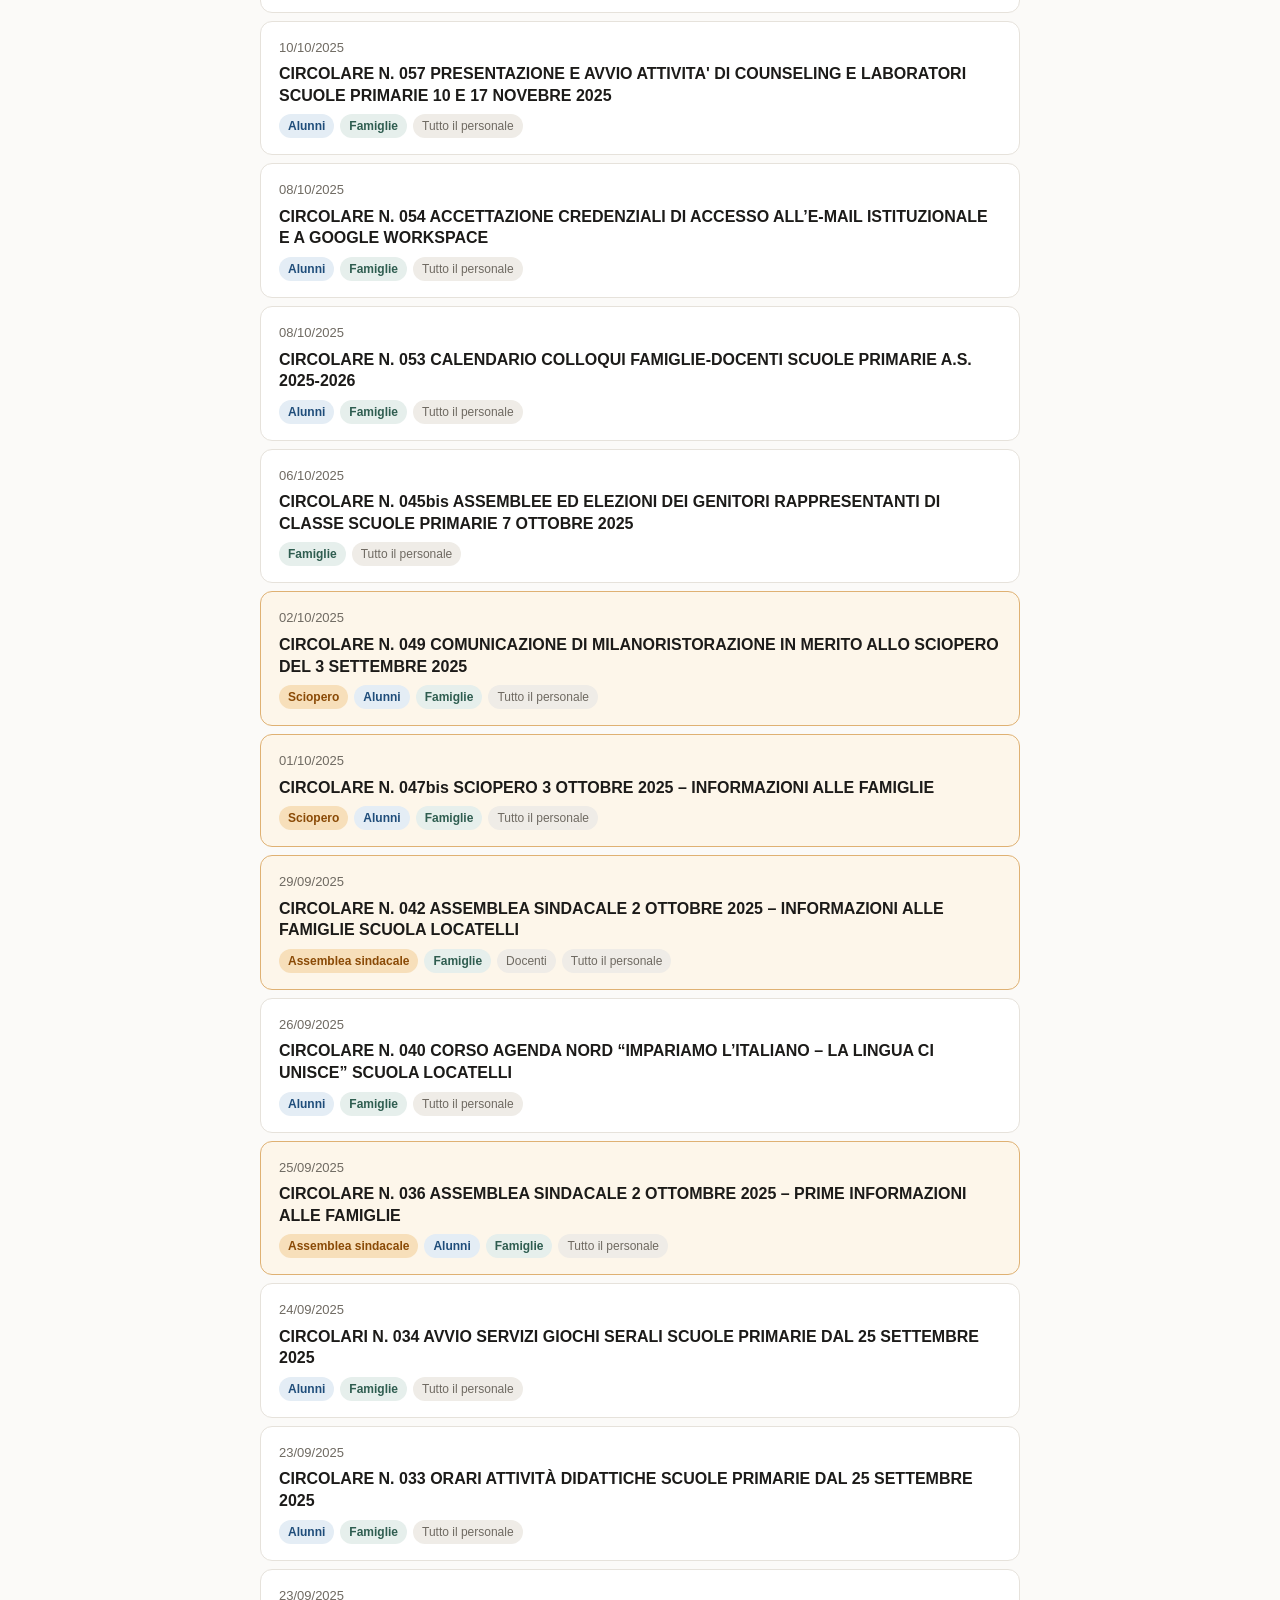
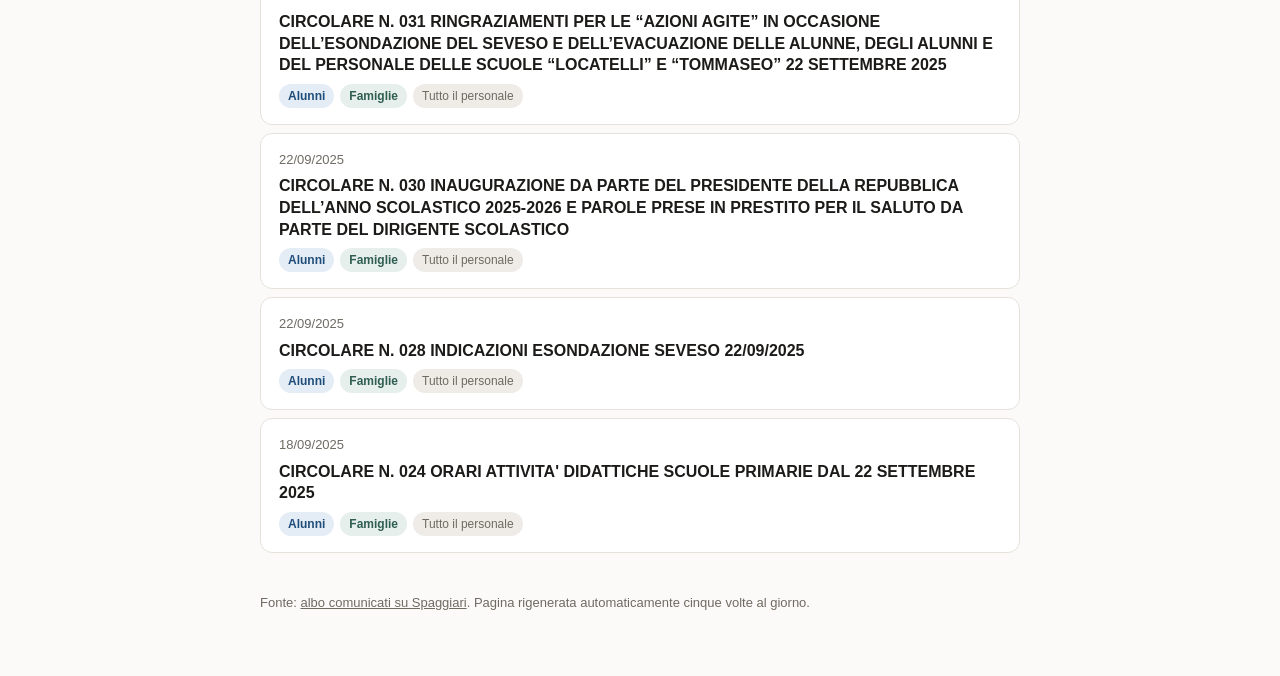
==== commit 65882295: "circolari: aggiornamento automatico" ====
--- a/circolari/index.html
+++ b/circolari/index.html
@@ -92,7 +92,7 @@
 <div class="wrap">
   <header>
     <h1>Circolari — Famiglie e Alunni</h1>
-    <p class="sub">IC Locatelli-Quasimodo · 109 documenti · aggiornato 24/11/2026 alle 23:09</p>
+    <p class="sub">IC Locatelli-Quasimodo · 109 documenti · aggiornato 25/11/2026 alle 11:00</p>
   </header>
 
   <div class="filtri" role="group" aria-label="Filtra per categoria">
